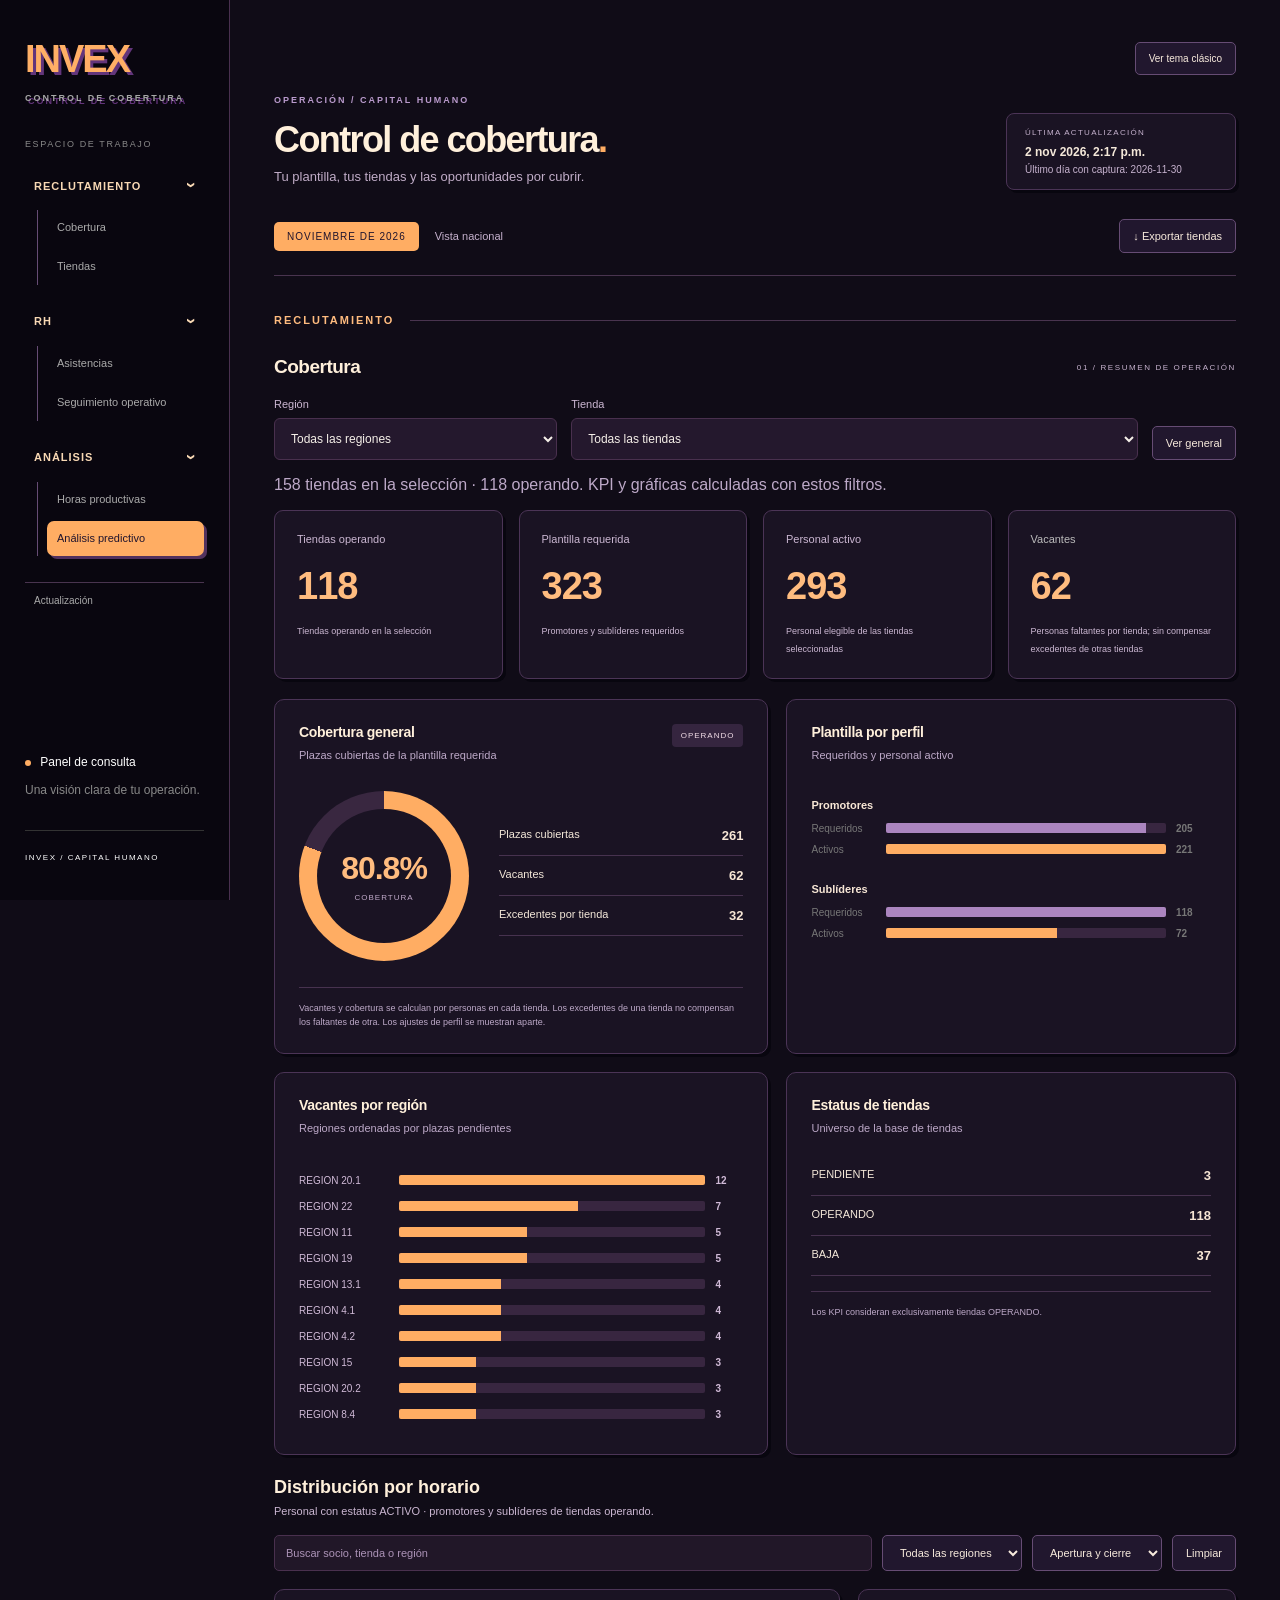
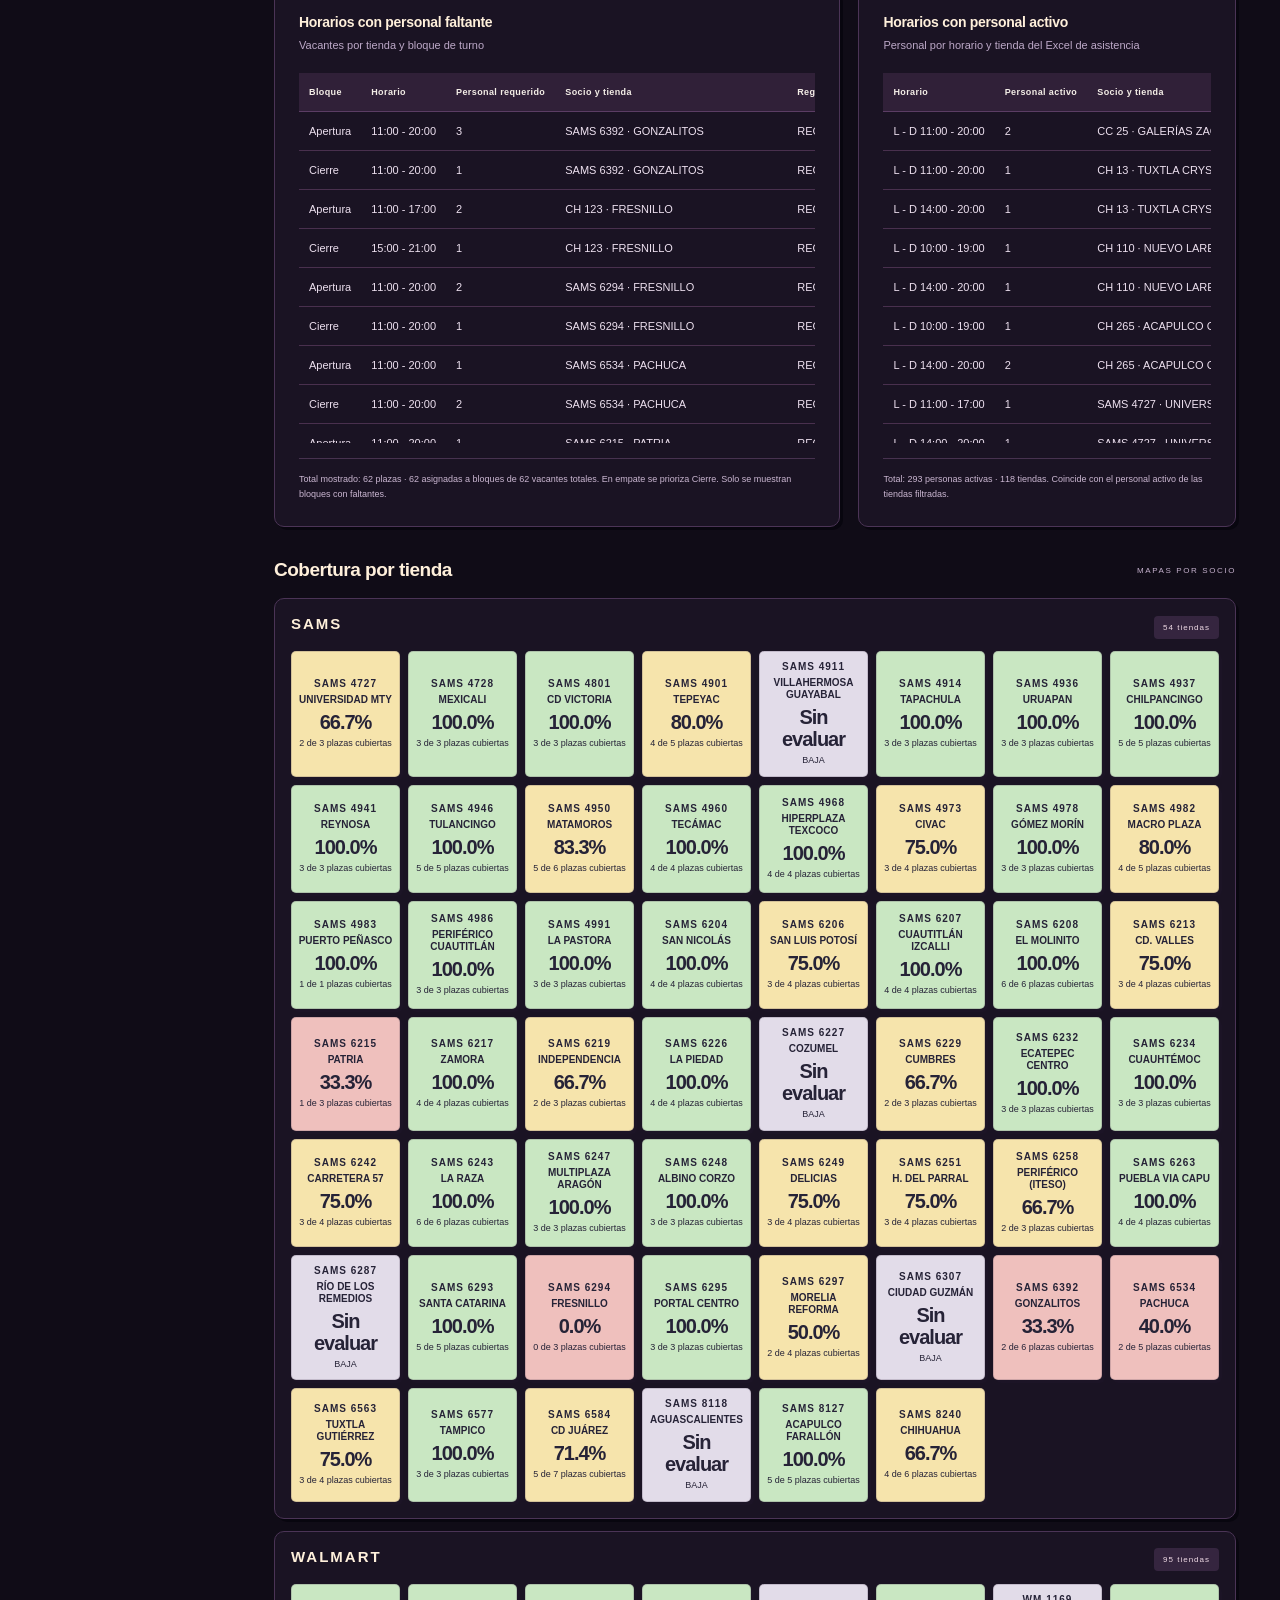
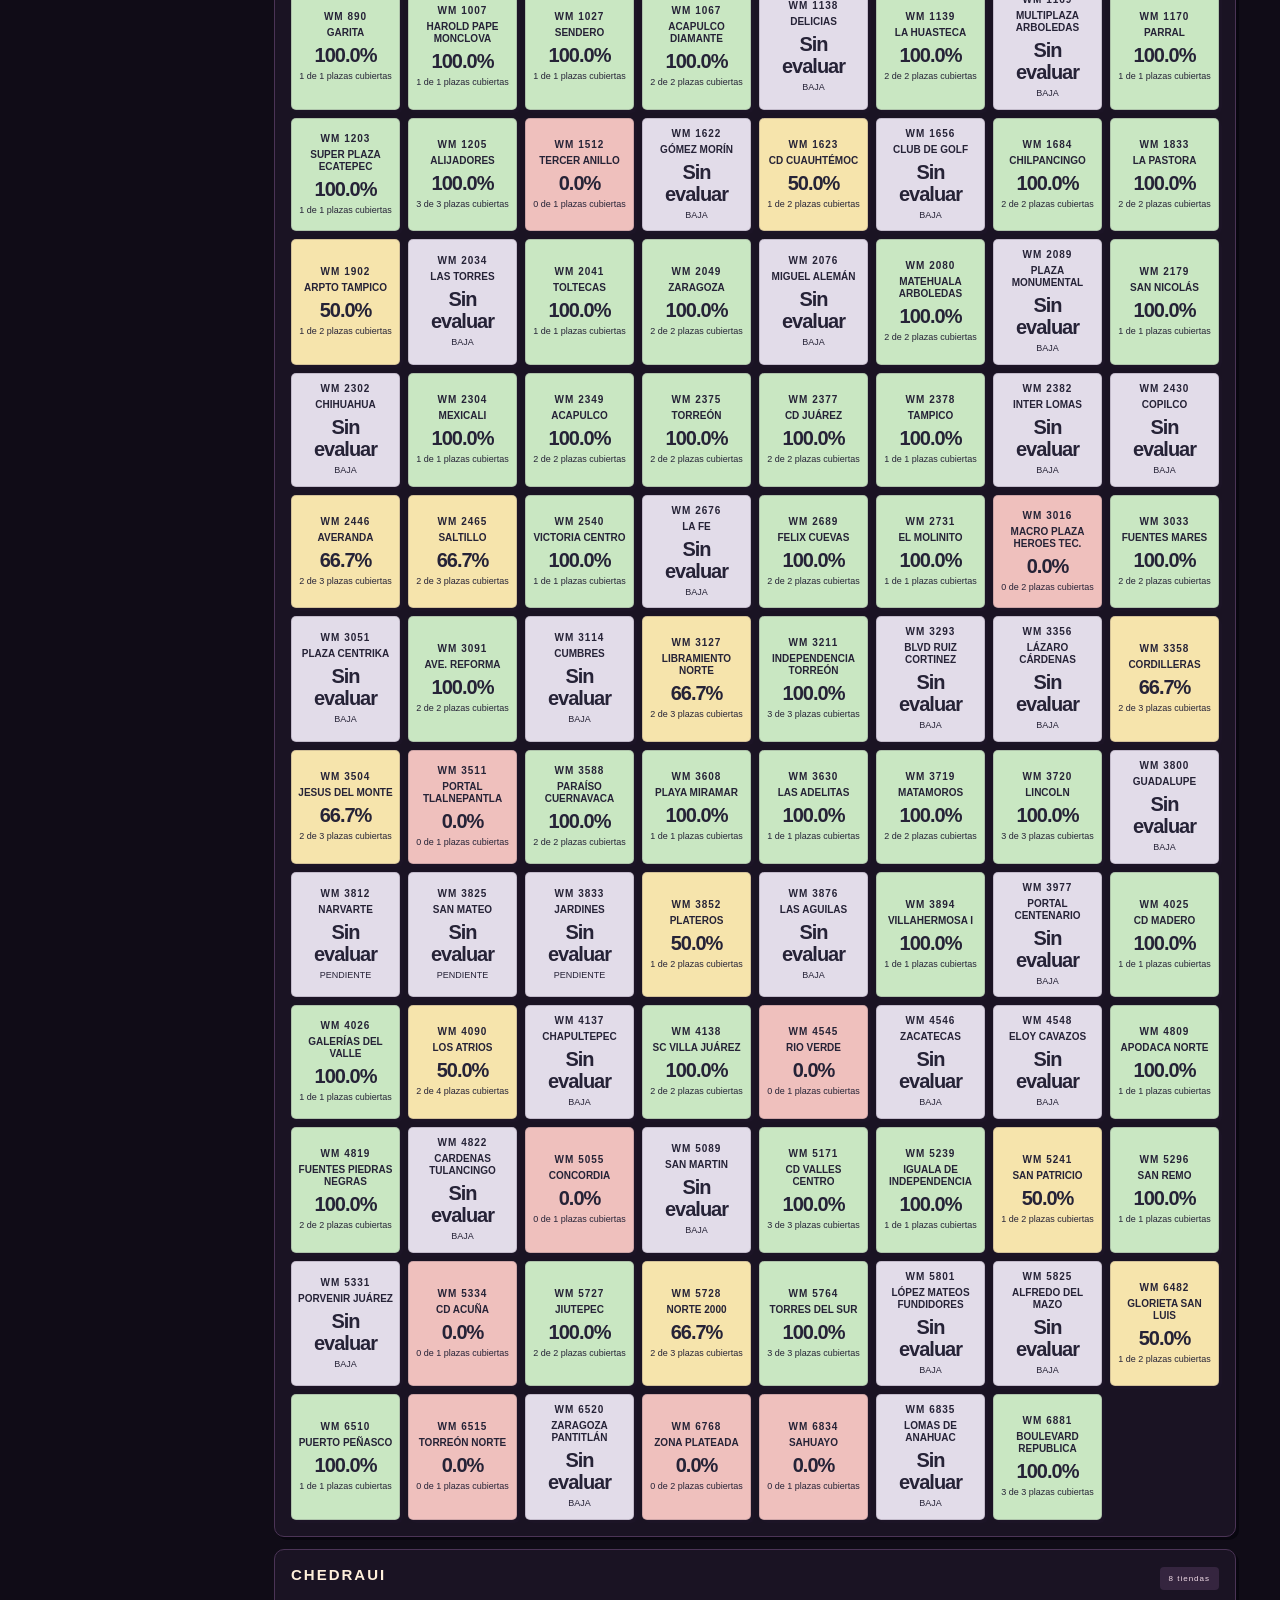
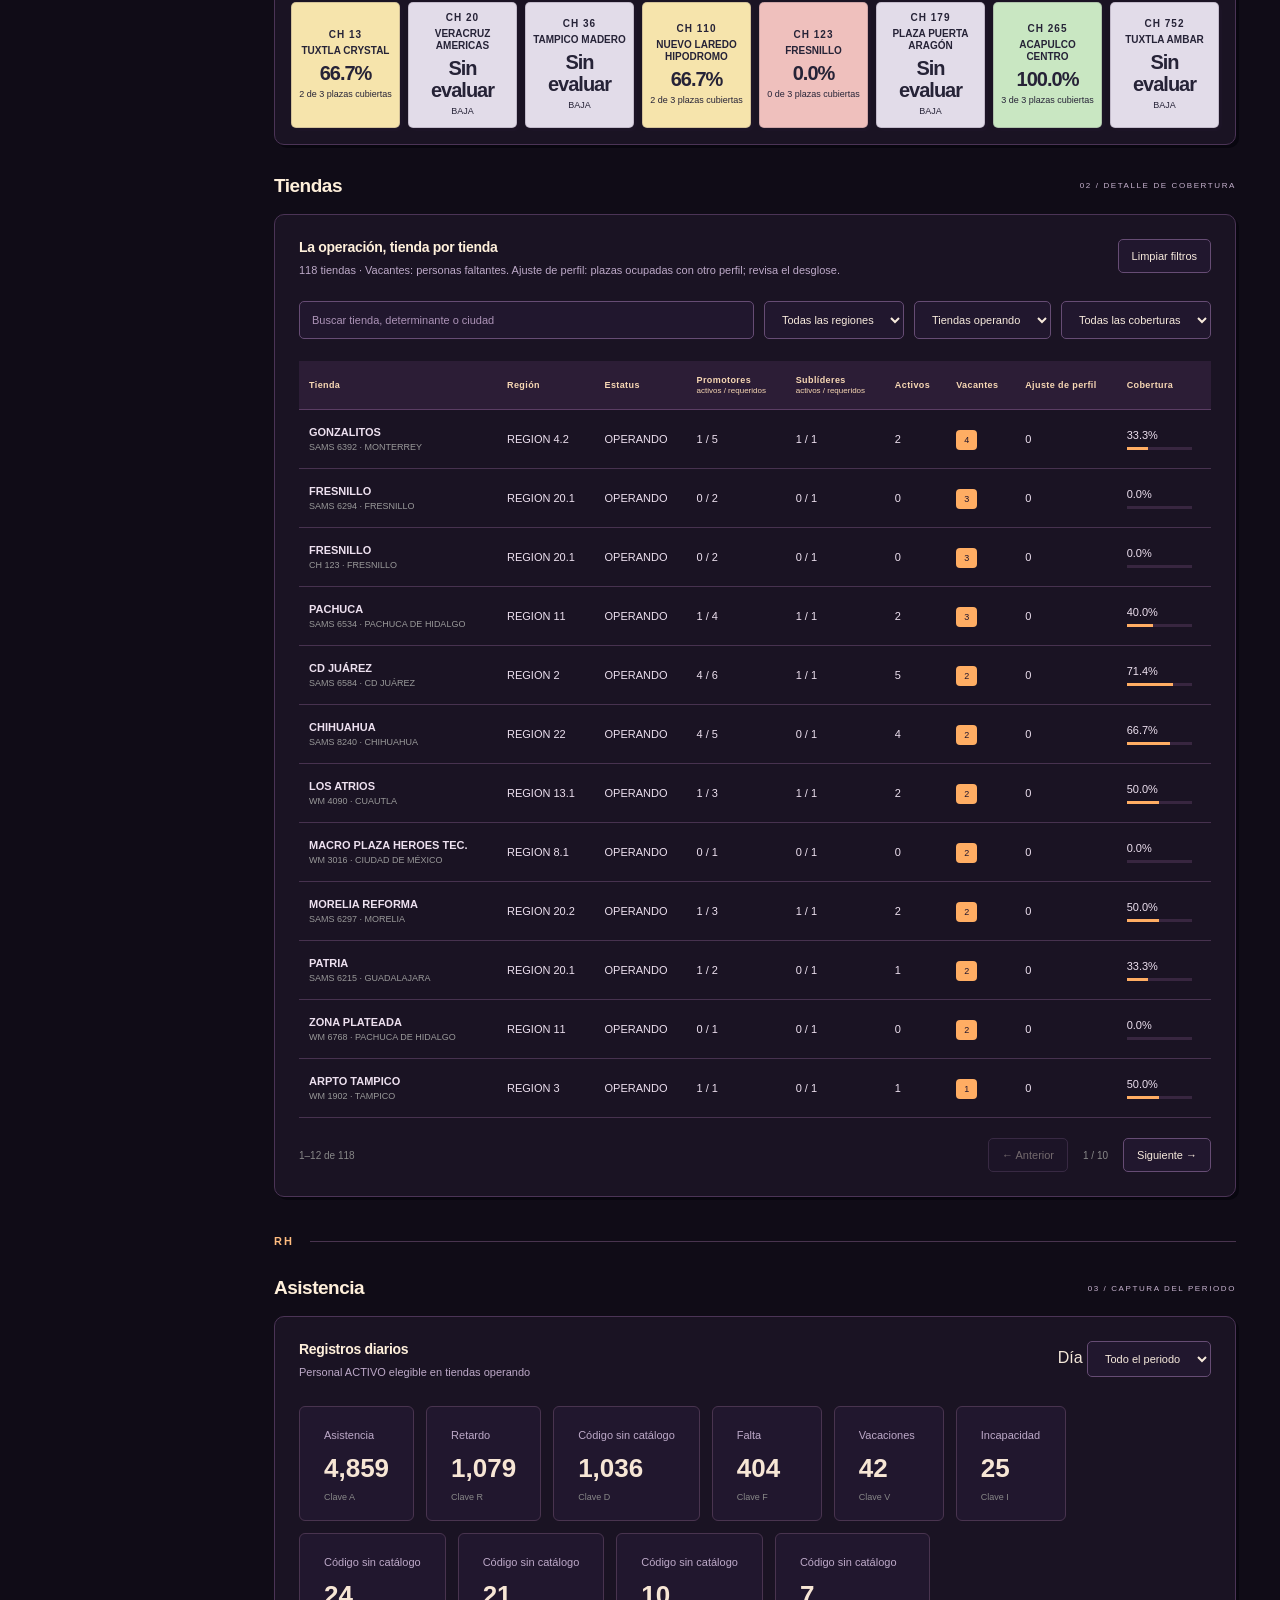
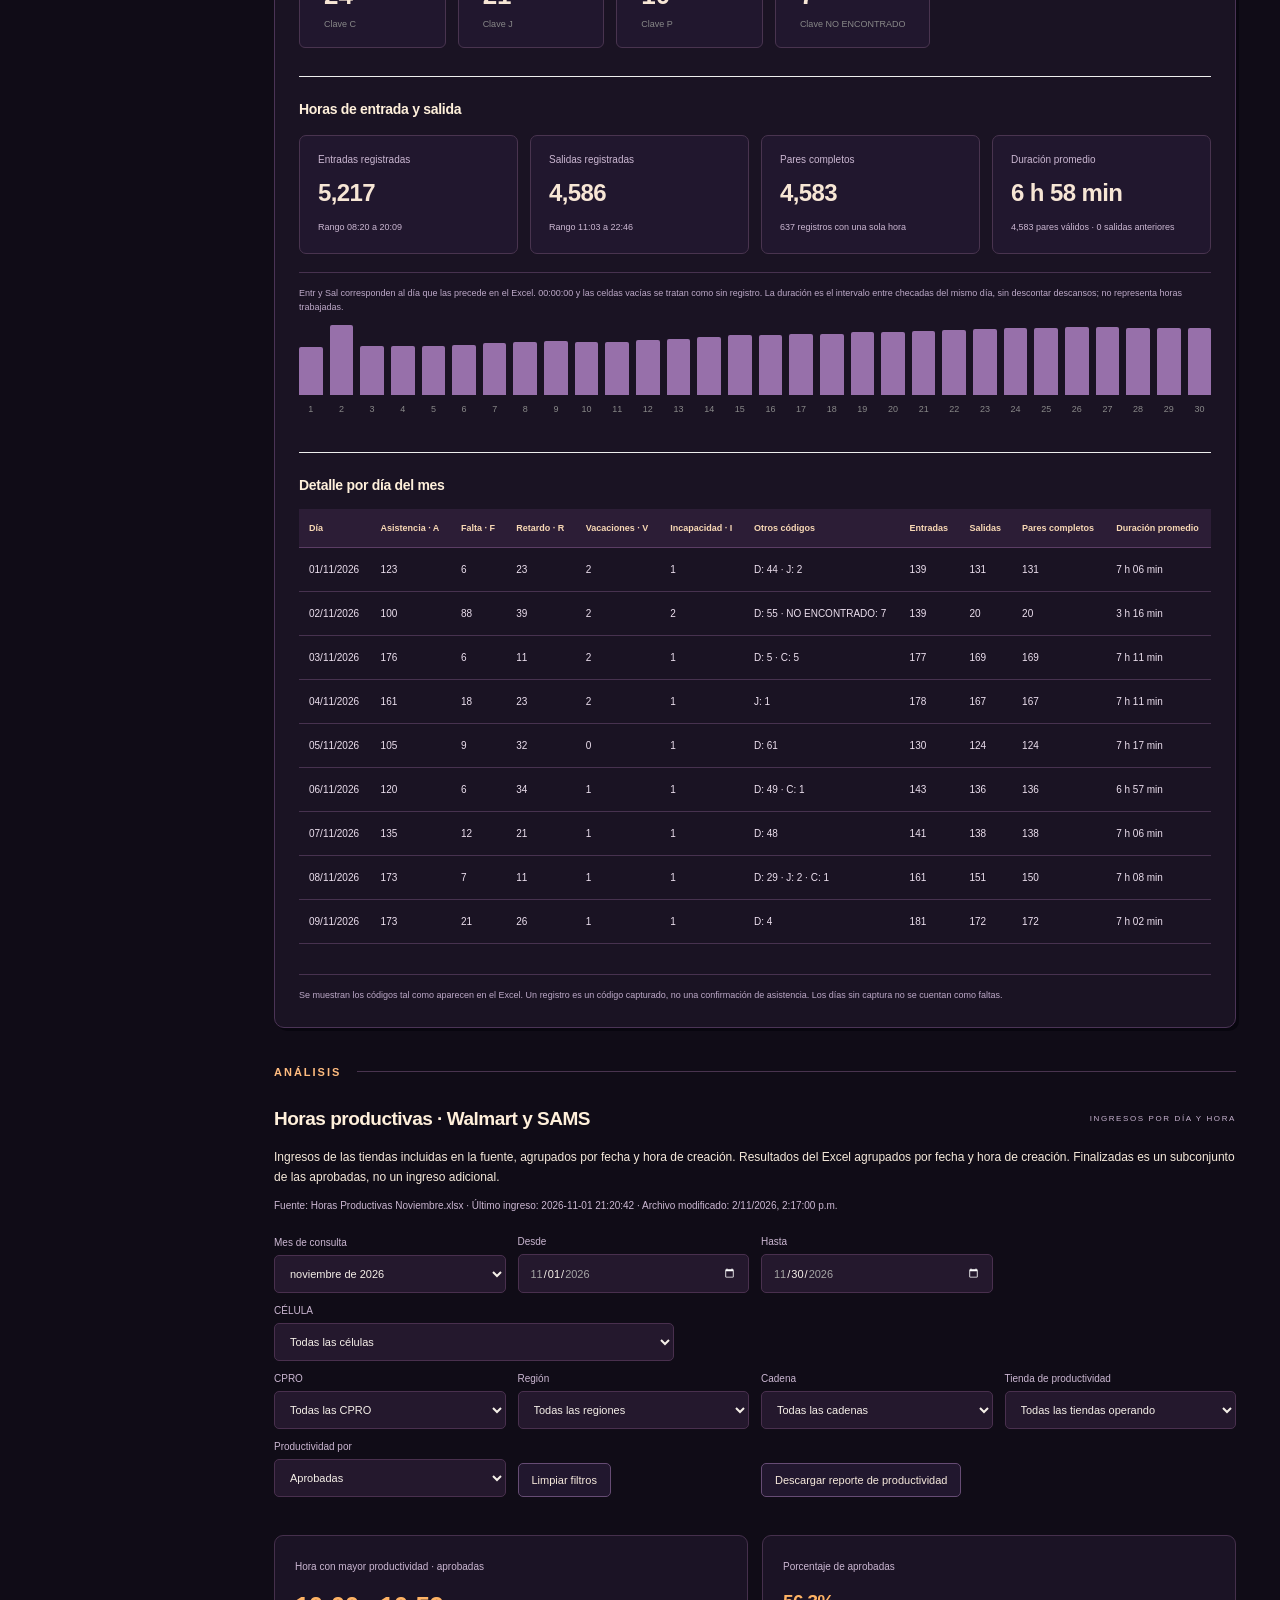
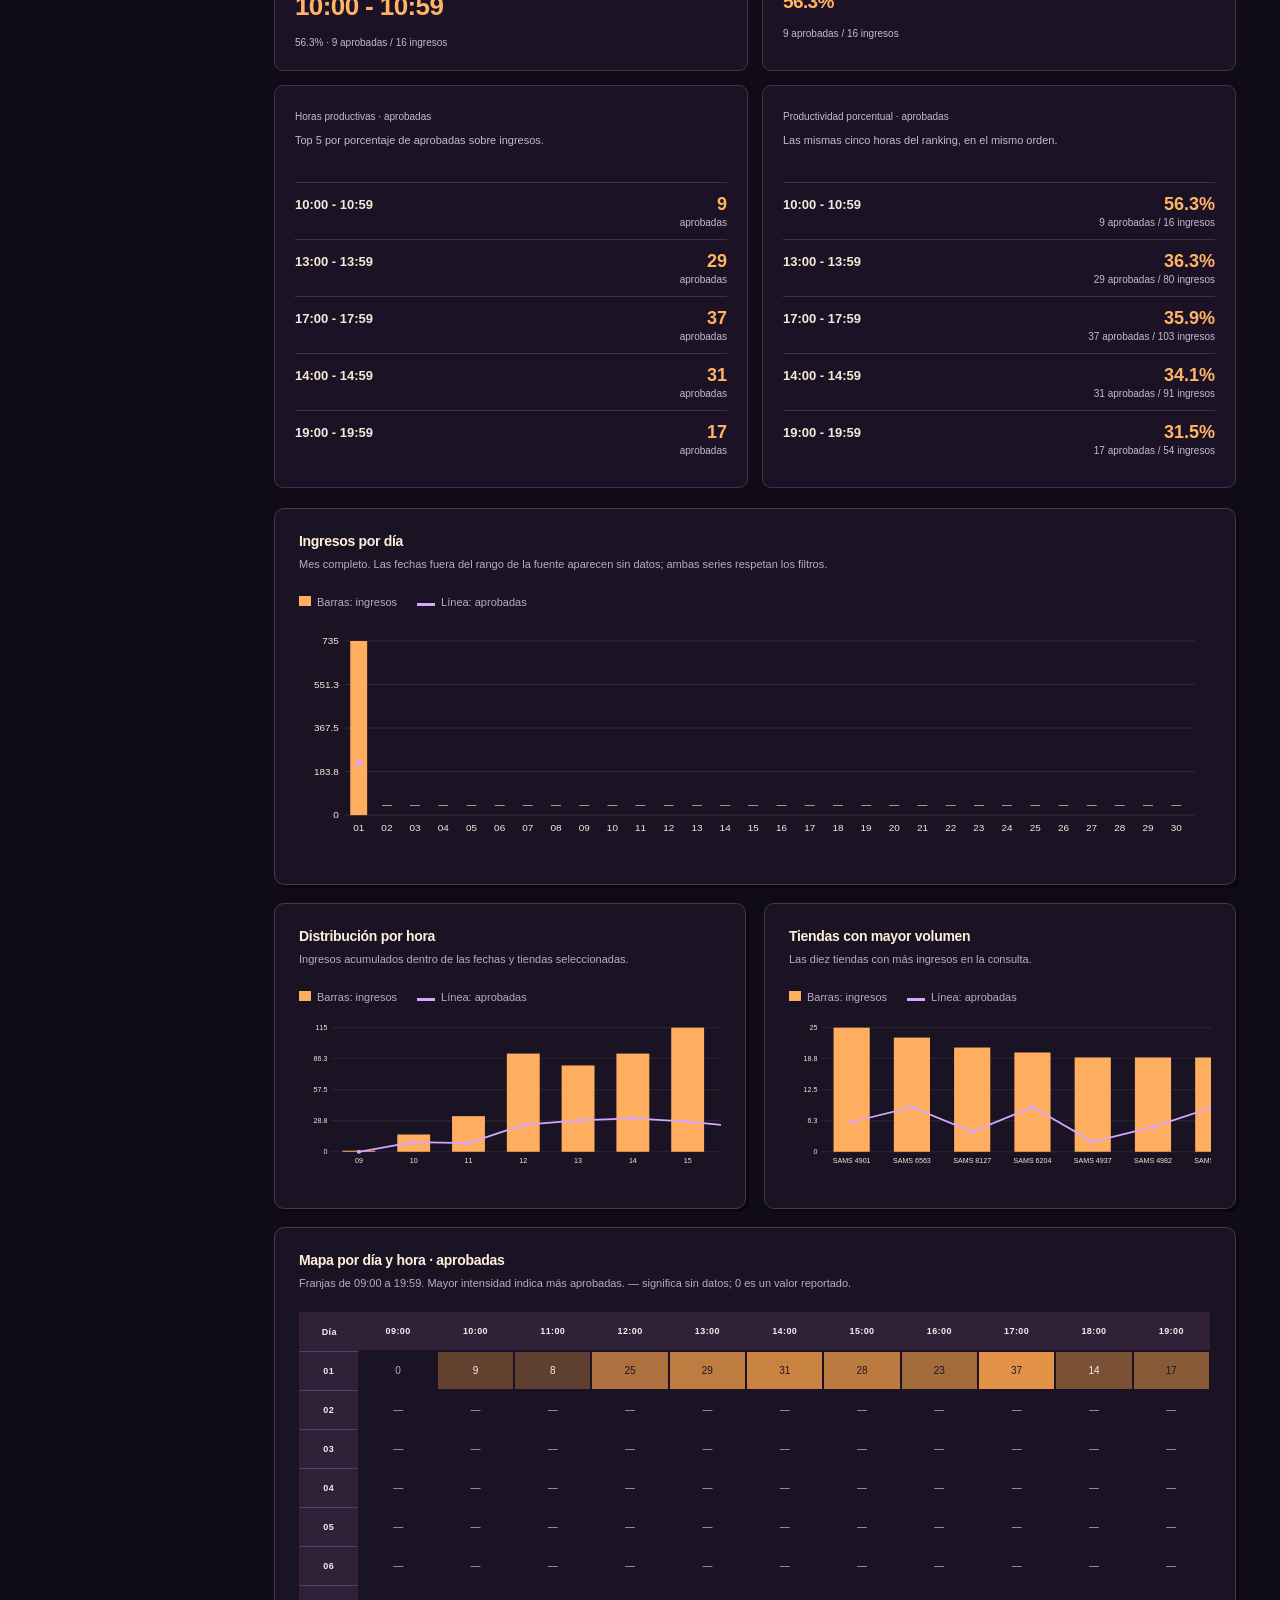
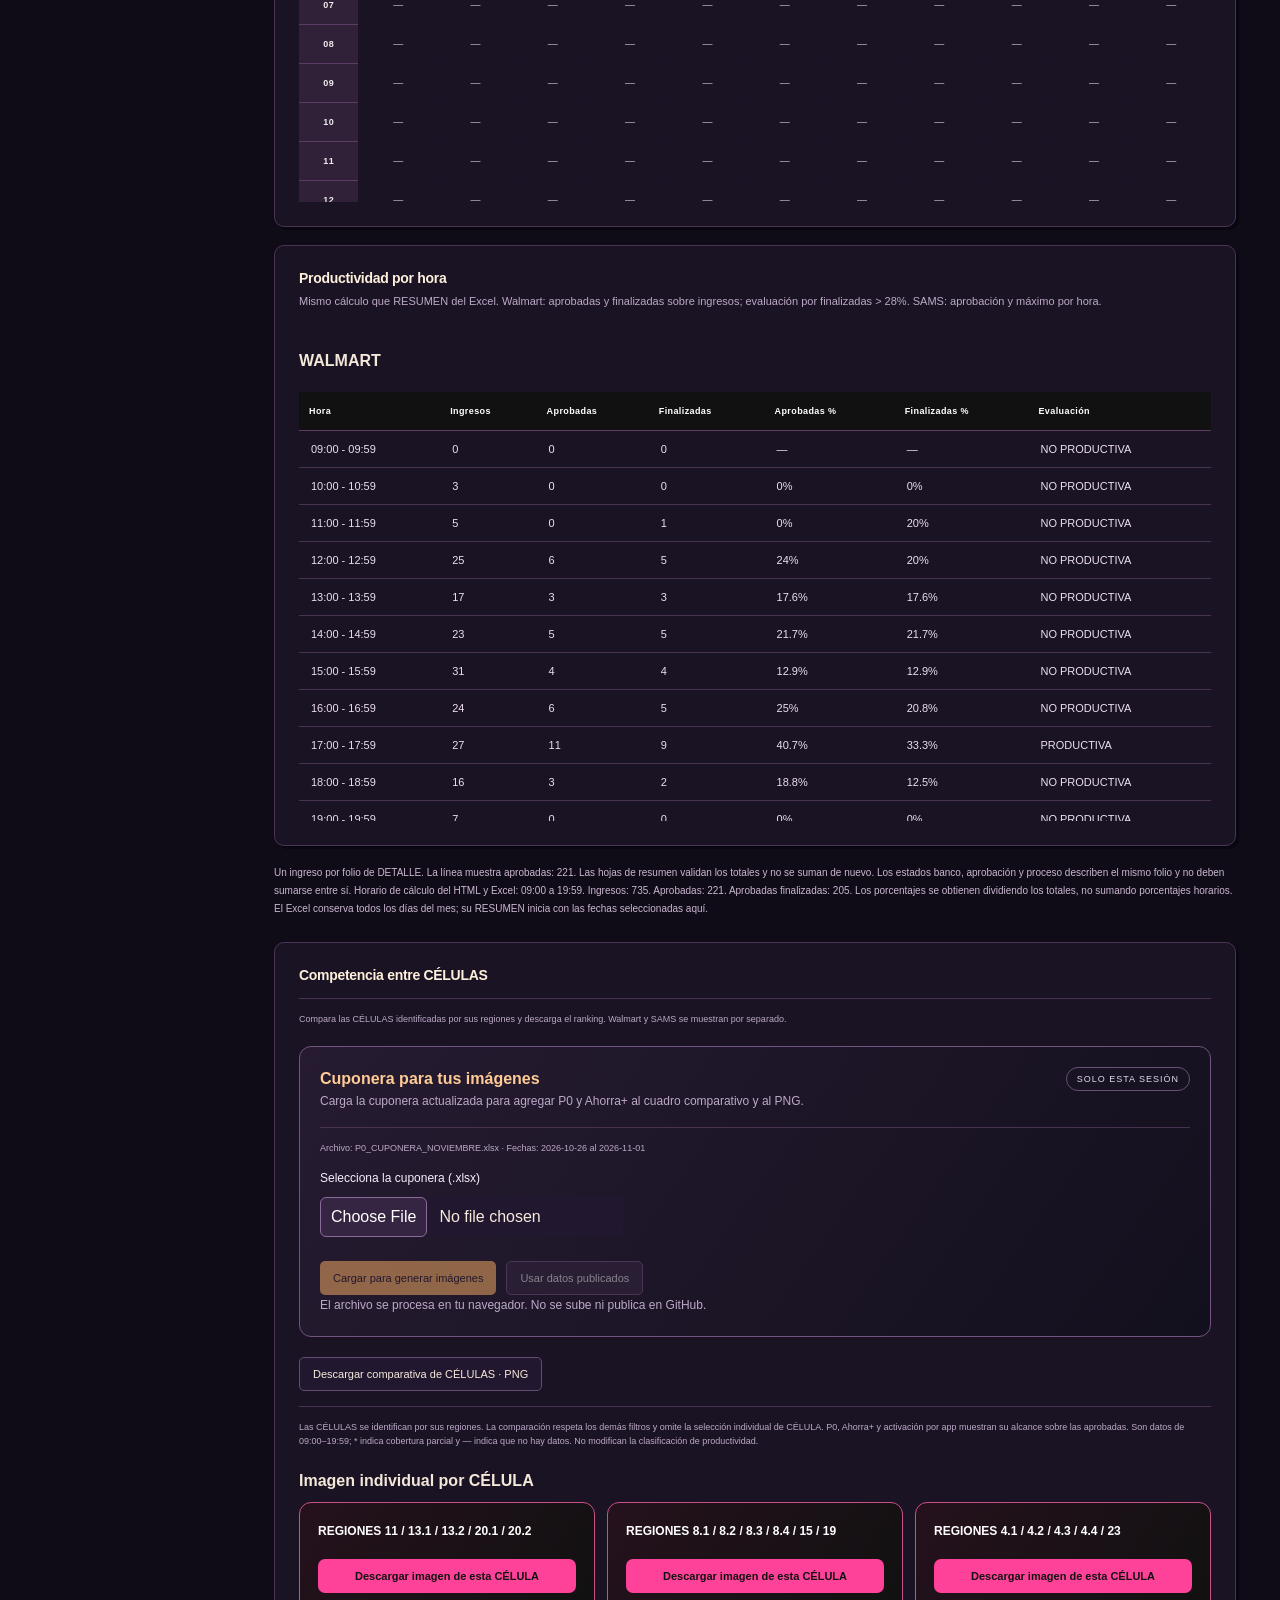
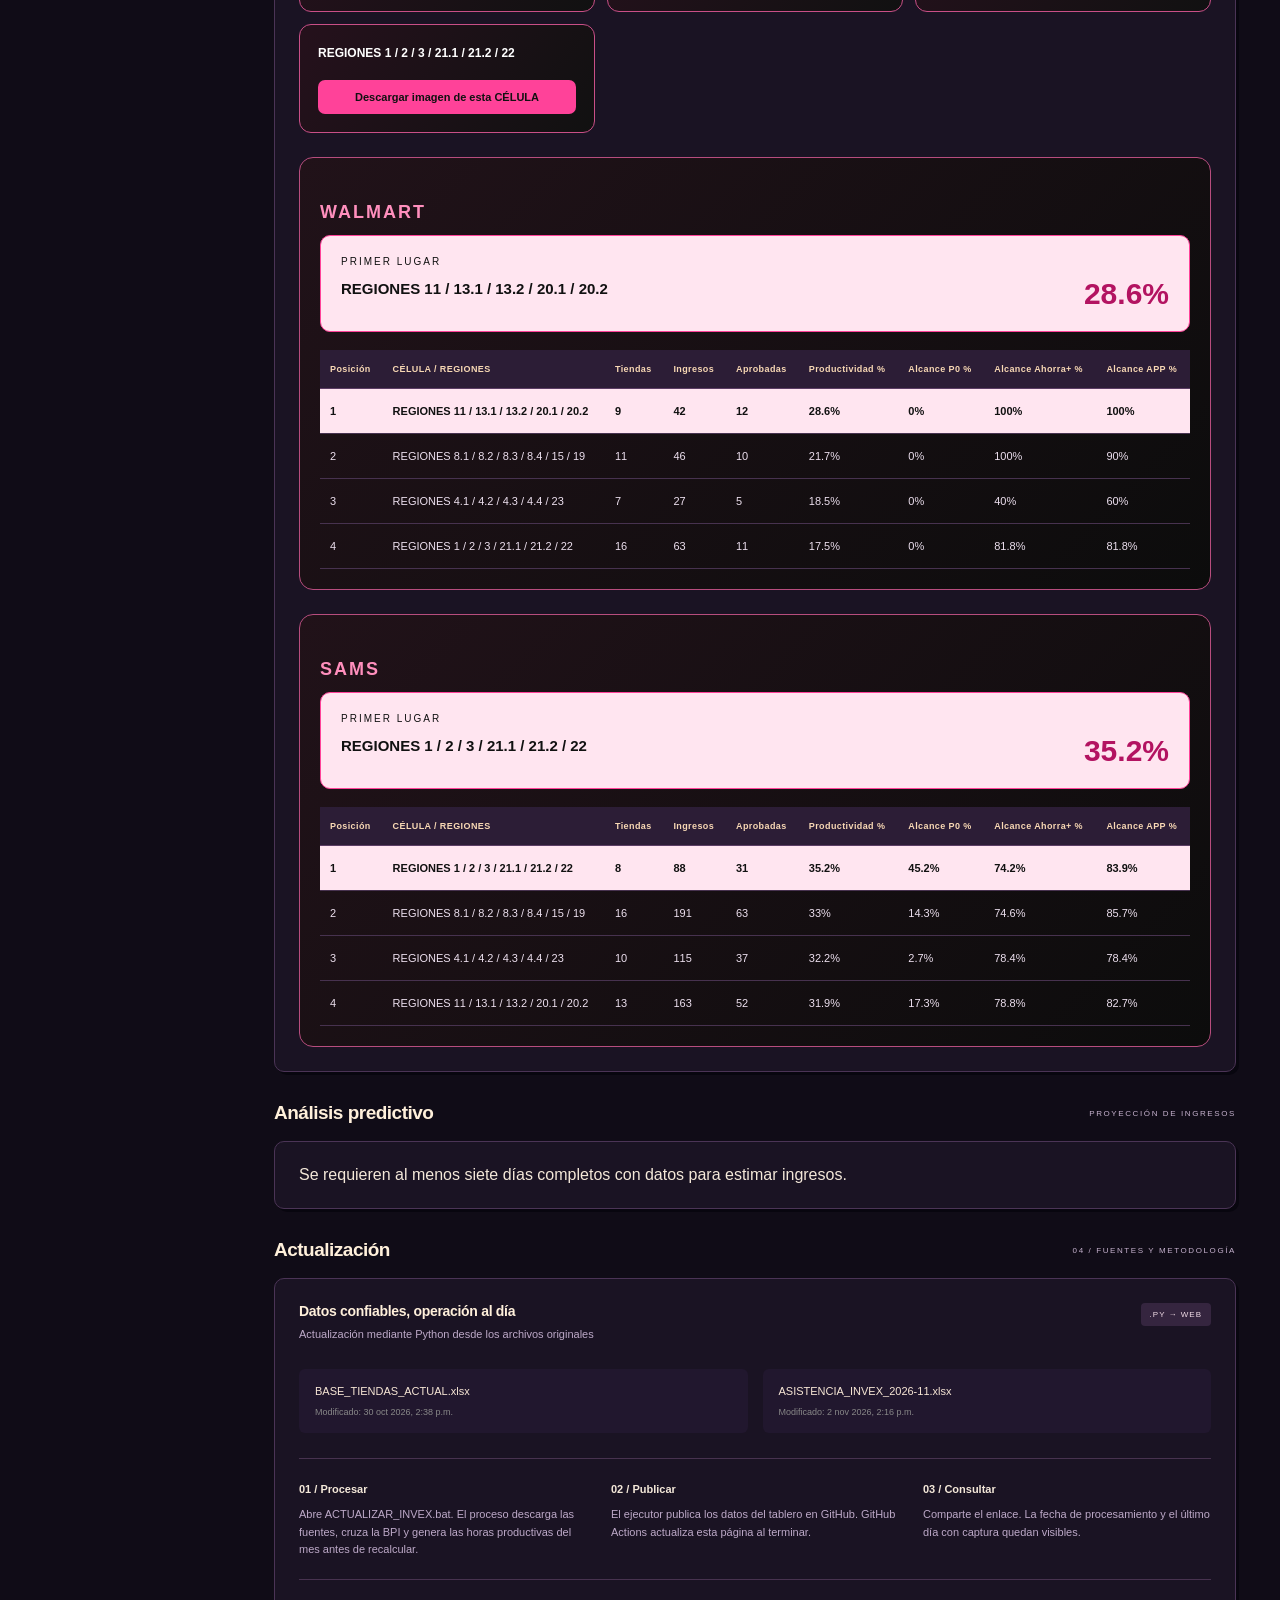
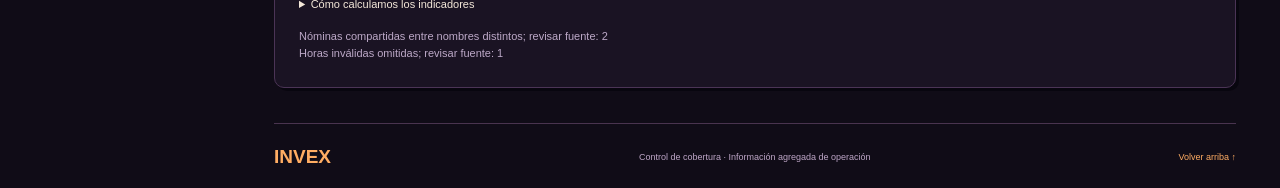
==== sitio/index.html @ e28bc507 "Publicar tablero de cobertura INVEX y proceso de actualización" ====
<!doctype html>
<html lang="es"><head><meta charset="utf-8"><meta name="viewport" content="width=device-width, initial-scale=1"><meta name="description" content="Control de cobertura INVEX: plantilla, vacantes y asistencia por tienda."><title>INVEX · Control de cobertura</title><link rel="icon" type="image/svg+xml" href="favicon.svg?v=jack-pixel-20261013"><link rel="stylesheet" href="styles.css"><script defer src="data.js?v=p0-ahorra-20261102"></script><script defer src="exportaciones.js?v=horas-09-19-20261030"></script><script defer src="app.js?v=mapas-registro-20261028"></script><link rel="stylesheet" href="temporada.css?v=halloween-20261013"><script defer src="temporada.js?v=diseno-persistente-20261102"></script><link rel="stylesheet" href="turnos.css?v=cobertura-filtros-20261015"><script defer src="turnos.js?v=cobertura-filtros-20261015"></script><link rel="stylesheet" href="productividad.css?v=alcances-app-20261102"><script defer src="reporte-productividad.js?v=horarios-por-dia-20261102"></script><script defer src="imagenes-productividad.js?v=porcentaje-horario-20261102"></script><script defer src="lector-cuponera.js?v=alcances-coherentes-20261102"></script><script defer src="cargar-cuponera.js?v=local-imagenes-20261102"></script><script defer src="productividad.js?v=porcentaje-horario-20261102"></script><link rel="stylesheet" href="mapas-cobertura.css?v=20261027-compacto"><link rel="stylesheet" href="navegacion.css?v=areas-20261027"><script defer src="navegacion.js?v=predictivo-20261030"></script><link rel="stylesheet" href="predictivo.css?v=20261030"><script defer src="predictivo.js?v=celula-20261102"></script></head>
<body><aside><a class="brand" href="#cobertura">INVEX<span>CONTROL DE COBERTURA</span></a><div class="nav-label">ESPACIO DE TRABAJO</div><nav aria-label="Áreas y secciones" class="area-nav">
<details class="nav-area" open><summary>RECLUTAMIENTO</summary><div class="nav-submenu"><a href="#cobertura" class="selected">Cobertura</a><a href="#tiendas">Tiendas</a></div></details>
<details class="nav-area" open><summary>RH</summary><div class="nav-submenu"><a href="#asistencia">Asistencias</a><a href="#operacion">Seguimiento operativo</a></div></details>
<details class="nav-area" open><summary>ANÁLISIS</summary><div class="nav-submenu"><a href="#productividad">Horas productivas</a><a href="#predictivo">Análisis predictivo</a></div></details>
<a href="#actualizacion" class="nav-utility">Actualización</a></nav><div class="side-bottom"><span class="dot"></span> Panel de consulta<p>Una visión clara de tu operación.</p><small>INVEX / CAPITAL HUMANO</small></div></aside>
<main><header><div class="eyebrow">OPERACIÓN / CAPITAL HUMANO</div><div class="heading"><div><h1>Control de cobertura<span>.</span></h1><p>Tu plantilla, tus tiendas y las oportunidades por cubrir.</p></div><div class="update"><span>ÚLTIMA ACTUALIZACIÓN</span><strong id="updated">Sin datos procesados</strong><small id="cutoff"></small></div></div></header><div class="toolbar"><span class="period" id="period">—</span><span id="scope">Vista nacional</span><button id="export">↓ Exportar tiendas</button></div><div id="error" role="alert" hidden></div>
<section id="cobertura"><div class="section-title"><h2>Cobertura</h2><span>01 / RESUMEN DE OPERACIÓN</span></div><div class="kpis" id="kpis"></div><div class="chart-grid"><article class="panel"><div class="panel-title"><div><h3>Cobertura general</h3><p>Plazas cubiertas de la plantilla requerida</p></div><span class="tag">OPERANDO</span></div><div class="coverage-body"><div id="donut" class="donut"><div><strong id="percent">—</strong><small>COBERTURA</small></div></div><div class="legend" id="legend"></div></div><p class="note">Vacantes y cobertura se calculan por personas en cada tienda. Los excedentes de una tienda no compensan los faltantes de otra. Los ajustes de perfil se muestran aparte.</p></article><article class="panel"><div class="panel-title"><div><h3>Plantilla por perfil</h3><p>Requeridos y personal activo</p></div></div><div id="profiles" class="bars"></div></article><article class="panel"><div class="panel-title"><div><h3>Vacantes por región</h3><p>Regiones ordenadas por plazas pendientes</p></div></div><div id="regions" class="regions"></div></article><article class="panel"><div class="panel-title"><div><h3>Estatus de tiendas</h3><p>Universo de la base de tiendas</p></div></div><div id="statuses" class="status-list"></div><p class="note">Los KPI consideran exclusivamente tiendas OPERANDO.</p></article></div></section>
<section id="tiendas"><div class="section-title"><h2>Tiendas</h2><span>02 / DETALLE DE COBERTURA</span></div><article class="panel"><div class="panel-title"><div><h3>La operación, tienda por tienda</h3><p id="count"></p></div><button id="clear">Limpiar filtros</button></div><div class="filters"><input id="search" type="search" placeholder="Buscar tienda, determinante o ciudad" aria-label="Buscar tienda"><select id="region" aria-label="Región"><option value="">Todas las regiones</option></select><select id="status" aria-label="Estatus"><option value="OPERANDO">Tiendas operando</option><option value="">Todos los estatus</option></select><select id="gap" aria-label="Cobertura"><option value="">Todas las coberturas</option><option value="gap">Con vacantes</option><option value="full">Plantilla completa</option><option value="zero">Sin personal activo</option></select></div><div class="table-wrap"><table><thead><tr><th>Tienda</th><th>Región</th><th>Estatus</th><th>Promotores<br><small>activos / requeridos</small></th><th>Sublíderes<br><small>activos / requeridos</small></th><th>Activos</th><th>Vacantes</th><th>Ajuste de perfil</th><th>Cobertura</th></tr></thead><tbody id="rows"></tbody></table></div><div class="pagination"><span id="range"></span><div><button id="prev">← Anterior</button><span id="page"></span><button id="next">Siguiente →</button></div></div></article></section>
<section id="asistencia"><div class="section-title"><h2>Asistencia</h2><span>03 / CAPTURA DEL PERIODO</span></div><article class="panel"><div class="panel-title"><div><h3>Registros diarios</h3><p>Personal ACTIVO elegible en tiendas operando</p></div><label>Día <select id="day" aria-label="Día de asistencia"></select></label></div><div id="attendance" class="attendance"></div><div id="timeline" class="timeline" aria-label="Registros por día"></div><p class="note">Se muestran los códigos tal como aparecen en el Excel. Un registro es un código capturado, no una confirmación de asistencia. Los días sin captura no se cuentan como faltas.</p></article></section>
<section id="actualizacion"><div class="section-title"><h2>Actualización</h2><span>04 / FUENTES Y METODOLOGÍA</span></div><article class="panel"><div class="panel-title"><div><h3>Datos confiables, operación al día</h3><p>Actualización mediante Python desde los archivos originales</p></div><span class="tag">.PY → WEB</span></div><div id="sources" class="sources"></div><div class="method"><div><strong>01 / Procesar</strong><p>Abre ACTUALIZAR_INVEX.bat. El proceso descarga las fuentes, cruza la BPI y genera las horas productivas del mes antes de recalcular.</p></div><div><strong>02 / Publicar</strong><p>El ejecutor publica los datos del tablero en GitHub. GitHub Actions actualiza esta página al terminar.</p></div><div><strong>03 / Consultar</strong><p>Comparte el enlace. La fecha de procesamiento y el último día con captura quedan visibles.</p></div></div><details><summary>Cómo calculamos los indicadores</summary><p>Plantilla requerida = promotores requeridos + sublíderes. Personal activo = estatus ACTIVO, perfil PROMOTOR DE CREDITO o SUBLIDER, asignado a una tienda OPERANDO. Vacantes = suma de max(plantilla requerida − personal activo, 0) por tienda. Cobertura = suma de min(activos, requeridos) por tienda / plantilla requerida. Ajuste de perfil = faltantes por perfil que se cubren en número de personas, pero requieren reasignación o revisión del perfil. El corte corresponde al último día con un código registrado; no acredita que todas las tiendas hayan completado ese día.</p></details><div id="warnings"></div></article></section><footer><strong>INVEX</strong><span>Control de cobertura · Información agregada de operación</span><a href="#cobertura">Volver arriba ↑</a></footer></main></body></html>
---- sitio/styles.css ----
:root{font-family:Inter,'Segoe UI',Arial,sans-serif;color:#171717;background:#f6f6f6;font-synthesis:none;scroll-behavior:smooth}*{box-sizing:border-box}body{margin:0}aside{position:fixed;inset:0 auto 0 0;width:230px;background:#101010;color:#fff;padding:38px 25px;display:flex;flex-direction:column}.brand{font-size:38px;font-weight:850;letter-spacing:-2px;color:white;text-decoration:none}.brand span{display:block;font-size:9px;letter-spacing:2px;color:#a7a7a7;margin-top:12px}.nav-label{color:#888;font-size:9px;letter-spacing:1.6px;margin:64px 0 20px}nav{display:grid;gap:8px}nav a{color:#aaa;text-decoration:none;display:flex;gap:15px;padding:15px;border-radius:7px;font-size:13px}nav a:hover,nav a.selected{background:#fff;color:#111}.side-bottom{margin-top:auto;font-size:12px}.side-bottom p{color:#888;line-height:1.6}.side-bottom small{display:block;border-top:1px solid #333;padding-top:22px;margin-top:30px;font-size:8px;letter-spacing:1.5px}.dot{display:inline-block;width:6px;height:6px;border-radius:50%;background:#fff;margin-right:6px}main{margin-left:230px;max-width:1750px;padding:42px 44px 20px}.eyebrow{font-size:9px;letter-spacing:2px;color:#777;font-weight:650}.heading{display:flex;justify-content:space-between;align-items:center;gap:25px}h1{font-size:36px;letter-spacing:-1.6px;margin:14px 0 8px}h1 span{color:#999}header p{color:#777;font-size:13px;margin-top:0}.update{background:white;border:1px solid #e3e3e3;border-radius:8px;padding:14px 18px;min-width:230px}.update span{font-size:8px;letter-spacing:1.3px;color:#777;display:block}.update strong{font-size:12px;display:block;margin-top:8px}.update small{font-size:10px;color:#777;display:block;margin-top:5px}.toolbar{display:flex;align-items:center;gap:16px;border-bottom:1px solid #ddd;padding:22px 0;color:#777;font-size:11px}.period{background:#191919;color:white;padding:9px 13px;border-radius:5px;font-size:10px;letter-spacing:1px}.toolbar button{margin-left:auto}button,select,input{font:inherit}button,select{border:1px solid #dedede;background:#fff;border-radius:5px;padding:10px 13px;font-size:11px;color:#333}button{cursor:pointer}button:hover{background:#eee}button:disabled{opacity:.4;cursor:default}a:focus-visible,button:focus-visible,input:focus-visible,select:focus-visible,summary:focus-visible{outline:2px solid #555;outline-offset:3px}section{scroll-margin-top:20px}.section-title{display:flex;justify-content:space-between;align-items:center;margin:30px 0 17px}.section-title h2{font-size:19px;letter-spacing:-.5px;margin:0}.section-title>span{font-size:8px;letter-spacing:1.6px;color:#888}.kpis{display:grid;grid-template-columns:repeat(4,1fr);gap:16px}.kpi{background:white;border:1px solid #e4e4e4;border-radius:9px;padding:22px}.kpi:last-child{background:#151515;color:white;border-color:#151515}.kpi-label{font-size:11px;display:flex;justify-content:space-between;color:#666}.kpi:last-child .kpi-label{color:#bbb}.kpi strong{font-size:38px;letter-spacing:-1px;display:block;margin:20px 0 12px}.kpi small{font-size:9px;color:#888}.chart-grid{display:grid;grid-template-columns:1.1fr 1fr;gap:18px;margin-top:20px}.panel{background:#fff;border:1px solid #e4e4e4;border-radius:10px;padding:24px}.panel-title{display:flex;align-items:flex-start;justify-content:space-between;gap:12px}.panel h3{font-size:14px;margin:0 0 7px;letter-spacing:-.3px}.panel p{color:#888;font-size:11px;line-height:1.6;margin:0}.tag{font-size:8px;letter-spacing:1px;background:#f0f0f0;padding:7px 9px;border-radius:4px;white-space:nowrap}.coverage-body{display:flex;align-items:center;gap:30px;margin:26px 0}.donut{width:170px;height:170px;flex-shrink:0;background:conic-gradient(#191919 var(--fill,0%),#eee 0);border-radius:50%;padding:18px}.donut>div{height:100%;border-radius:50%;background:#fff;display:flex;flex-direction:column;align-items:center;justify-content:center}.donut strong{font-size:32px;letter-spacing:-1px}.donut small{font-size:8px;color:#999;letter-spacing:1px;margin-top:6px}.legend{flex:1}.legend div,.status-list div{display:flex;justify-content:space-between;font-size:11px;padding:12px 0;border-bottom:1px solid #eee}.legend strong,.status-list strong{font-size:13px}.panel .note{font-size:9px;border-top:1px solid #eee;padding-top:13px;margin-top:15px}.bars{margin-top:30px}.profile{margin-bottom:24px}.profile>strong{font-size:11px}.bar-line{display:grid;grid-template-columns:65px 1fr 35px;align-items:center;gap:10px;margin:10px 0;font-size:10px;color:#777}.bar{height:10px;background:#f5f5f5;border-radius:2px;overflow:hidden}.bar i{display:block;height:100%;background:#222}.bar.light i{background:#bfbfbf}.regions{max-height:270px;overflow:auto;margin-top:22px}.region-row{display:grid;grid-template-columns:90px 1fr 28px;gap:10px;align-items:center;font-size:10px;margin:15px 0}.status-list{margin-top:18px}.filters{display:flex;gap:10px;margin:22px 0}.filters input{flex:1;min-width:160px;border:1px solid #ddd;border-radius:5px;padding:12px;font-size:11px}.table-wrap{overflow:auto}table{border-collapse:collapse;width:100%;text-align:left;white-space:nowrap}th{font-size:9px;font-weight:600;color:#888;letter-spacing:.4px;background:#fafafa;padding:14px 10px;border-bottom:1px solid #e5e5e5}th small{font-size:8px;font-weight:400;letter-spacing:0}td{font-size:11px;padding:16px 10px;border-bottom:1px solid #eee}td strong{display:block;font-size:11px}td small{display:block;font-size:9px;color:#999;margin-top:4px}.badge{background:#f0f0f0;padding:5px 8px;border-radius:4px;font-size:9px}.badge.gap{background:#222;color:white}.tiny-bar{height:3px;background:#eee;width:65px;margin-top:6px}.tiny-bar i{height:100%;background:#333;display:block}.pagination{display:flex;justify-content:space-between;align-items:center;margin-top:20px;font-size:10px;color:#888}.pagination>div{display:flex;gap:15px;align-items:center}.attendance{display:flex;flex-wrap:wrap;gap:12px;margin:24px 0}.code{background:#f7f7f7;padding:18px 24px;min-width:110px;border:1px solid #eee;border-radius:6px}.code span{font-size:11px;color:#888}.code strong{font-size:26px;display:block;margin-top:10px}.timeline{display:flex;gap:7px;align-items:flex-end;height:110px;overflow:auto;padding:10px 0}.daybar{flex:1;min-width:20px;text-align:center;font-size:9px;color:#888}.daybar i{display:block;background:#bbb;margin-bottom:9px;border-radius:2px 2px 0 0}.daybar.current i{background:#222}.sources{display:grid;grid-template-columns:1fr 1fr;gap:15px;margin:25px 0}.source{background:#f8f8f8;border-radius:6px;padding:16px;overflow-wrap:anywhere;font-size:11px}.source small{display:block;color:#888;margin-top:10px;font-size:9px}.method{display:grid;grid-template-columns:repeat(3,1fr);gap:24px;padding:20px 0;border-top:1px solid #eee}.method strong{font-size:11px}.method p{margin-top:9px}details{padding-top:18px;border-top:1px solid #eee;font-size:11px}summary{cursor:pointer}details p{margin-top:12px!important}#warnings{font-size:10px;color:#666;margin-top:18px}footer{display:flex;justify-content:space-between;align-items:center;border-top:1px solid #ddd;margin-top:35px;padding-top:22px;font-size:9px;color:#888}footer strong{font-size:19px;color:#222}footer a{color:#555;text-decoration:none}#error{padding:20px;border:1px solid #999;margin-top:20px;font-size:13px} @media(min-width:1500px){main{padding-left:65px;padding-right:65px}}@media(max-width:1100px){aside{width:190px;padding:30px 18px}main{margin-left:190px;padding:30px 24px}.heading{align-items:flex-start}h1{font-size:29px}.kpis{gap:10px}.kpi{padding:18px}.coverage-body{gap:15px}.donut{width:140px;height:140px}.filters{flex-wrap:wrap}}@media(max-width:780px){aside{position:static;width:auto;padding:22px;display:block}.brand{font-size:28px}.brand span{font-size:8px;display:inline;margin-left:18px}.nav-label,.side-bottom{display:none}nav{display:flex;gap:6px;margin-top:20px;overflow:auto}nav a{padding:10px;font-size:11px}main{margin:0;padding:25px 18px}.heading{display:block}h1{font-size:30px}.update{margin-top:18px}.section-title>span{font-size:7px}.kpis{grid-template-columns:1fr 1fr}.kpi strong{font-size:32px}.chart-grid{grid-template-columns:1fr}.panel{padding:20px}.coverage-body{justify-content:center}.filters>*{width:100%}.sources,.method{grid-template-columns:1fr}.pagination{gap:10px;flex-wrap:wrap}footer span{display:none}}
---- sitio/temporada.css ----
.season-controls{display:flex;justify-content:flex-end;gap:8px;margin-bottom:20px;flex-wrap:wrap}.season-controls button{font-size:10px}.season-scene[hidden]{display:none}.season-scene{position:relative;display:flex;align-items:center;justify-content:space-between;min-height:160px;margin:28px 0 5px;padding:26px 30px;border:1px solid #705379;background:linear-gradient(115deg,#21142e,#17101f);overflow:hidden;box-shadow:inset 0 0 0 5px #140e1a,4px 4px 0 #09060e}.season-label{z-index:1}.season-label span{font:10px monospace;color:#ffb16b;letter-spacing:2px}.season-label strong{display:block;margin:10px 0;font:700 28px monospace;letter-spacing:-1px;color:#fff0db;text-shadow:3px 3px #4f2c5e}.season-label small{font:9px monospace;letter-spacing:2px;color:#b79bcc}.season-art{display:flex;align-items:flex-end;gap:16px;position:relative;width:270px;min-height:110px;flex-shrink:0}.pixel-sprite{display:block;width:60px;height:60px;image-rendering:pixelated;filter:drop-shadow(4px 4px 0 #08060d);flex-shrink:0}.pixel-ghost{width:70px;height:70px;animation:ghost-float 4.4s ease-in-out infinite}.pixel-pumpkin{animation:pumpkin-sway 5s steps(4,end) infinite;transform-origin:bottom center}.pixel-skull{width:46px;height:46px;animation:skull-bob 6s steps(4,end) infinite}.pixel-bat{position:absolute;width:40px;height:40px;right:20px;top:-5px;animation:bat-drift 8s steps(18,end) infinite}.pixel-stars{position:absolute;inset:0;opacity:.45;pointer-events:none;background-image:radial-gradient(square,#b99acc 1px,transparent 1px);background-image:radial-gradient(#d7b9f4 1px,transparent 1px);background-size:47px 39px}.season-scene:after{content:"";position:absolute;inset:0;pointer-events:none;background:repeating-linear-gradient(0deg,transparent 0 3px,#0000000b 3px 4px)}
.halloween{color:#f4e8d9;background:#100c17}.halloween aside{background:#09060f;border-right:1px solid #49304f}.halloween .brand{color:#ffaf66;text-shadow:3px 3px #63357b}.halloween nav a:hover,.halloween nav a.selected{background:#ffad63;color:#21152e;box-shadow:3px 3px 0 #52325e}.halloween .dot{background:#ffad63}.halloween h1,.halloween h2,.halloween h3{color:#fff0db}.halloween h1 span{color:#ffad63}.halloween .eyebrow{color:#b99acc}.halloween header p{color:#c1adc8}.halloween .panel,.halloween .kpi,.halloween .update{background:#1a1323;border-color:#4b3456;box-shadow:3px 3px 0 #08060f}.halloween .section-title{border-color:#49344f}.halloween .section-title>span,.halloween .toolbar,.halloween .update span,.halloween .update small{color:#c6b2ce}.halloween .toolbar{border-color:#49344f}.halloween .period,.halloween .badge.gap{background:#ffad63;color:#21152e}.halloween .panel p,.halloween .kpi span,.halloween .kpi small,.halloween .note,.halloween .code span{color:#bda9c8}.halloween .kpi strong{color:#ffbc7f}.halloween button,.halloween select,.halloween input{background:#21172e;color:#f7eadc;border-color:#664c74}.halloween button:hover{background:#33223f;border-color:#bd8fd1}.halloween input::placeholder{color:#ac93b7}.halloween .operation-tabs button[aria-pressed=true]{background:#ffad63;color:#21152e;border-color:#ffad63}.halloween .tag,.halloween .badge{background:#35253f;color:#f1dce7}.halloween .panel .note,.halloween td,.halloween .legend div,.halloween .status-list div,.halloween .source,.halloween .method,.halloween details{border-color:#47324f}.halloween th{background:#2c1d36;color:#f8d8b4;border-color:#5b3d64}.halloween td{color:#ede0ef}.halloween .legend strong,.halloween .status-list strong,.halloween .profile>strong{color:#f7e6d5}.halloween .bar,.halloween .tiny-bar{background:#382640}.halloween .bar i,.halloween .tiny-bar i,.halloween .trend-column i{background:#ffad63}.halloween .bar.light i{background:#ab85bf}.halloween .donut{background:conic-gradient(#ffad63 var(--fill,0%),#392740 0)}.halloween .donut>div{background:#1a1323}.halloween .donut strong{color:#ffbc7f}.halloween .donut small{color:#c0a9c9}.halloween .region-row{color:#d0bad7}.halloween .code,.halloween .source,.halloween .hour-card{background:#21172e;border-color:#49344f;color:#f7e6d5}.halloween .daybar i{background:#9770aa}.halloween .daybar.current i{background:#ffad63}.halloween #operacion .operation-filters{background:#21172e;border-color:#49344f}.halloween #operacion .operation-filter{color:#c8afd1}.halloween #operacion .operation-filter select,.halloween #operacion .operation-filter input{background:#140e1d;border-color:#63476f;color:#f7eadc}.halloween .operation-source,.halloween .operation-day-detail{background:#281b32;border-color:#ffad63;color:#dcc5e3!important}.halloween .registration-kpi{background:#1f152b;border-color:#61436d;box-shadow:4px 4px 0 #0b0711;border-radius:4px}.halloween .registration-kpi span{color:#d0b6db}.halloween .registration-kpi strong{color:#ffbc7f;text-shadow:2px 2px #4f2c5e}.halloween .registration-kpi small{background:#34233e;color:#ffe3c0}.halloween .registration-kpi:after{background:linear-gradient(to right,#ffad63 var(--registration-progress,0%),#493152 var(--registration-progress,0%))}.halloween .registration-store-link{color:#ffbc7f}.halloween .ALARMANTE{background:#fa9950;color:#21152e}.halloween .CRITICA{background:#b38ac5;color:#160d20}.halloween .RIESGO{background:#554065;color:#fff0db}.halloween .OPTIMA{background:#21172e;color:#fff0db;border-color:#bb8ccc}.halloween .SIN_DATOS{background:#251a31;color:#bfa6ca}.halloween footer{border-color:#49344f;color:#bea6c7}.halloween footer strong,.halloween footer a{color:#ffad63}.halloween #warnings{color:#c9b0d1}
@keyframes ghost-float{0%,100%{transform:translateY(-8px)}50%{transform:translateY(5px)}}@keyframes pumpkin-sway{0%,100%{transform:rotate(-4deg)}50%{transform:rotate(4deg)}}@keyframes skull-bob{0%,100%{transform:translateY(0)}50%{transform:translateY(-4px)}}@keyframes bat-drift{0%,100%{transform:translate(0,0)}50%{transform:translate(-24px,8px)}}.season-paused .pixel-sprite{animation-play-state:paused}@media(prefers-reduced-motion:reduce){.pixel-sprite{animation:none!important}}@media(max-width:780px){.season-scene{padding:20px;min-height:145px}.season-label strong{font-size:23px}.season-art{width:175px;gap:7px;min-height:90px}.pixel-sprite{width:45px;height:45px}.pixel-ghost{width:54px;height:54px}.pixel-skull{width:36px;height:36px}.pixel-bat{width:30px;height:30px;right:8px}.season-label span,.season-label small{font-size:8px;letter-spacing:1px}}@media(max-width:450px){.season-scene{align-items:flex-start;min-height:195px}.season-art{position:absolute;right:20px;bottom:10px}.season-label strong{font-size:24px}}
.halloween .kpi>div,.halloween .kpi>span,.halloween .kpi>small,.halloween .kpi>p{color:#cbb7d2}.halloween .hour-card>span,.halloween .hour-card>small{color:#cbb7d2}
---- sitio/turnos.css ----
.coverage-shifts{margin-top:22px}.shift-heading h3{font-size:18px;margin:0 0 7px}.shift-heading p{font-size:11px;color:#777;margin:0}.shift-controls{display:flex;gap:10px;flex-wrap:wrap;margin:18px 0}.shift-controls>*{min-width:0}.shift-controls input{flex:1 1 240px;border:1px solid #ddd;border-radius:5px;padding:11px;font-size:11px}.shift-panels{display:grid;grid-template-columns:minmax(0,1.5fr) minmax(0,1fr);gap:18px}.shift-panel{min-width:0}.shift-scroll{max-height:370px;margin-top:18px;overscroll-behavior:contain}.shift-scroll th{position:sticky;top:0;z-index:1}.shift-scroll td{padding:13px 10px}.shift-scroll td:nth-child(3){font-variant-numeric:tabular-nums}.shift-panel .note{line-height:1.7}.halloween .shift-heading p{color:#cbb7d2}.halloween .shift-controls input{background:#211728;color:#f5efe8;border-color:#49304e}.halloween .shift-scroll th{background:#302038;color:#f5efe8}.halloween .shift-scroll td{border-color:#49304e}.halloween .shift-panel .note{color:#cbb7d2}@media(max-width:1050px){.shift-panels{grid-template-columns:1fr}}@media(max-width:600px){.shift-controls>*{width:100%;flex-basis:100%}.shift-panel{padding:16px}.shift-scroll{max-height:320px}}
.coverage-filters{display:grid;grid-template-columns:minmax(180px,1fr) minmax(240px,2fr) auto;gap:14px;align-items:end;margin:20px 0 12px}.coverage-filters label{display:grid;gap:8px;min-width:0}.coverage-filters label span{font-size:11px;color:#777}.coverage-filters select{width:100%;min-width:0;padding:12px;border:1px solid #ddd;border-radius:6px;background:#fff;font:inherit;font-size:12px}.halloween .coverage-filters select{background:#24182d;color:#f5efe8;border-color:#49304e}.halloween .coverage-filters label span{color:#cbb7d2}@media(max-width:700px){.coverage-filters{grid-template-columns:1fr}.coverage-filters button{justify-self:start}}
---- sitio/productividad.css ----
.productivity-intro p{font-size:12px;line-height:1.7;margin:0 0 8px}.productivity-intro small{font-size:10px;color:#777}.productivity-filters{display:grid;grid-template-columns:1fr 1fr 1.2fr 1.8fr auto;gap:12px;align-items:end;margin:23px 0 0}.productivity-filters label{display:grid;gap:7px;min-width:0}.productivity-filters label>span{font-size:10px;color:#777}.productivity-filters input,.productivity-filters select{width:100%;min-width:0;border:1px solid #ddd;border-radius:5px;background:#fff;color:#222;padding:11px;font:inherit;font-size:11px}.productivity-error{font-size:11px;color:#ad3030;min-height:16px}.productivity-kpis{display:grid;grid-template-columns:repeat(2,minmax(0,1fr));gap:14px;margin-bottom:20px}.productivity-kpi{background:#fff;border:1px solid #e4e4e4;border-radius:9px;padding:20px;min-width:0}.productivity-kpi>span{font-size:10px;color:#777}.productivity-kpi strong{display:block;font-size:26px;letter-spacing:-.6px;margin:17px 0 10px;overflow-wrap:anywhere}.productivity-kpi:nth-child(2) strong{font-size:19px}.productivity-kpi small{font-size:10px;color:#777}.productivity-charts{display:grid;grid-template-columns:minmax(0,1fr) minmax(0,1fr);gap:18px}.productivity-wide{grid-column:1/-1}.productivity-chart{min-width:0}.productivity-chart-body{margin-top:20px;overflow:auto;max-height:490px}.productivity-daily{display:flex;gap:8px;min-width:850px;padding:5px 0 12px}.productivity-day{flex:1;min-width:18px;text-align:center;font-size:9px}.productivity-day small{font-size:8px}.productivity-day>span{display:block;margin-top:9px}.productivity-rail{height:150px;display:flex;align-items:flex-end;background:#f1f1f1;border-radius:3px;margin-top:9px;overflow:hidden}.productivity-rail i{display:block;width:100%;background:#292929;min-height:0;border-radius:3px 3px 0 0}.no-data .productivity-rail{background:repeating-linear-gradient(135deg,#eee,#eee 3px,#f9f9f9 3px,#f9f9f9 6px)}.outside{opacity:.4}.productivity-bar-row{display:grid;grid-template-columns:minmax(90px,1.2fr) minmax(40px,1fr) 45px;gap:12px;align-items:center;margin:16px 0;font-size:10px}.productivity-bar-name{min-width:0;line-height:1.5;overflow-wrap:anywhere}.productivity-bar-name small{display:block;color:#888;font-size:9px;margin-top:3px}.productivity-track{height:9px;background:#eee;border-radius:3px;overflow:hidden}.productivity-track i{display:block;height:100%;background:#292929;border-radius:3px}.productivity-bar-row>strong{text-align:right;font-variant-numeric:tabular-nums}.productivity-heatmap{min-width:780px;text-align:center}.productivity-heatmap th{position:sticky;top:0;z-index:1;background:#fafafa}.productivity-heatmap td{padding:9px 7px;background:rgba(35,35,35,var(--heat,0));color:#111;border:2px solid #fff;font-size:10px;font-variant-numeric:tabular-nums}.productivity-heatmap td:not(.heat-empty){color:#fff;text-shadow:0 1px 3px #222}.productivity-heatmap td[style="--heat: 0;"]{color:#777;text-shadow:none}.productivity-heatmap .heat-empty{color:#999}.productivity-footnote{font-size:10px;color:#777;line-height:1.8;margin-top:18px}.halloween .productivity-intro small,.halloween .productivity-filters label>span,.halloween .productivity-kpi>span,.halloween .productivity-kpi small,.halloween .productivity-footnote{color:#cbb7d2}.halloween .productivity-kpi{background:#1b1325;border-color:#45304c}.halloween .productivity-kpi strong{color:#ffb365}.halloween .productivity-filters input,.halloween .productivity-filters select{background:#24182d;color:#f5efe8;border-color:#49304e;color-scheme:dark}.halloween .productivity-track,.halloween .productivity-rail{background:#302038}.halloween .productivity-track i,.halloween .productivity-rail i{background:#ffae60}.halloween .no-data .productivity-rail{background:repeating-linear-gradient(135deg,#261b30,#261b30 3px,#302038 3px,#302038 6px)}.halloween .productivity-heatmap th{background:#302038;color:#eee}.halloween .productivity-heatmap td{border-color:#1b1325;background:rgba(255,166,77,var(--heat,0));color:#fff;text-shadow:none}.halloween .productivity-heatmap .heat-empty,.halloween .productivity-heatmap td[style="--heat: 0;"]{color:#b9a9c3}.halloween .productivity-bar-name small{color:#cbb7d2}@media(max-width:1100px){.productivity-filters{grid-template-columns:repeat(2,minmax(0,1fr))}.productivity-filters button{justify-self:start}.productivity-kpis{grid-template-columns:repeat(2,minmax(0,1fr))}}@media(max-width:700px){.productivity-charts{grid-template-columns:minmax(0,1fr)}.productivity-wide{grid-column:auto}.productivity-filters{grid-template-columns:minmax(0,1fr)}.productivity-kpi{padding:16px}.productivity-kpi strong{font-size:23px}.productivity-kpi:nth-child(2) strong{font-size:17px}.productivity-bar-row{grid-template-columns:minmax(100px,1.2fr) minmax(30px,1fr) 36px;gap:9px}}

.productivity-section .section-title{flex-wrap:wrap;gap:10px}.productivity-heatmap td:not(.heat-empty){color:#222;text-shadow:none}.productivity-heatmap td.heat-strong{color:#fff}.halloween .productivity-heatmap td:not(.heat-empty){color:#f5efe8}.halloween .productivity-heatmap td.heat-strong{color:#211426}.halloween .productivity-heatmap td[style="--heat: 0;"]{color:#b9a9c3}
.productivity-combo{width:100%;min-width:650px;display:block;color:inherit}.combo-income{fill:#222}.combo-line{stroke:#8259c8;stroke-width:3}.combo-dot{fill:#8259c8}.combo-axis{fill:currentColor;font-size:12px}.combo-grid{stroke:currentColor;opacity:.15}.productivity-legend{display:flex;gap:20px;flex-wrap:wrap;font-size:11px}.legend-income:before{content:"";display:inline-block;width:12px;height:10px;background:#222;margin-right:6px}.legend-approved:before{content:"";display:inline-block;width:18px;border-top:3px solid #8259c8;margin-right:6px}.halloween .combo-income,.halloween .legend-income:before{fill:#ffae60;background:#ffae60}.halloween .combo-line{stroke:#d6a5ff}.halloween .combo-dot{fill:#d6a5ff}.halloween .legend-approved:before{border-color:#d6a5ff}.productivity-chart-body{overflow-x:auto}
.productivity-filters{grid-template-columns:repeat(4,minmax(0,1fr))}.productivity-filters button{order:1;justify-self:start}.productivity-chart-body table{width:100%;font-size:11px}.productivity-chart-body table th{position:sticky;top:0;background:#111;color:#fff;z-index:1}.productivity-chart-body table td{padding:12px;white-space:nowrap}@media(max-width:1100px){.productivity-filters{grid-template-columns:repeat(2,minmax(0,1fr))}}@media(max-width:700px){.productivity-filters{grid-template-columns:minmax(0,1fr)}}

/* Comparativa Top 5 de horas con más ingresos y aprobación por la misma hora */
.productivity-hour-kpi{padding-top:20px}
.productivity-hour-description{font-size:11px;line-height:1.6;color:#777;min-height:34px;margin:8px 0 16px}
.productivity-hour-list{list-style:none;margin:0;padding:0;display:grid;gap:0}
.productivity-hour-item{display:grid;grid-template-columns:minmax(60px,.85fr) minmax(60px,1fr);align-items:center;column-gap:12px;padding:11px 0;border-top:1px solid #ececec;font-variant-numeric:tabular-nums}
.productivity-hour-label{font-weight:600;font-size:13px}
.productivity-hour-item .productivity-hour-value{font-size:18px;letter-spacing:0;margin:0;text-align:right}
.productivity-hour-item small{grid-column:1/-1;text-align:right;font-size:10px;color:#777;margin-top:2px}
.productivity-hour-empty{font-size:11px;color:#777;line-height:1.6}
.halloween .productivity-hour-description,.halloween .productivity-hour-item small,.halloween .productivity-hour-empty{color:#cbb7d2}
.halloween .productivity-hour-item{border-color:#45304c}
@media(max-width:700px){.productivity-kpis{grid-template-columns:minmax(0,1fr)}.productivity-hour-description{min-height:0}}

/* CÉLULA: posición superior del filtro */
.productivity-filters label:has(select[aria-label="CÉLULA"]){grid-column:1/-1;max-width:400px}

.productivity-image-panel{margin-top:24px}.productivity-image-cards{display:grid;grid-template-columns:repeat(auto-fit,minmax(min(270px,100%),1fr));gap:14px;margin-top:16px}.productivity-image-card{min-width:0;border:1px solid #8884;border-radius:7px;padding:18px}.productivity-image-card strong{font-size:12px;line-height:1.6}.productivity-image-card p{font-size:11px;line-height:1.7}.productivity-image-card button{margin-top:8px}.productivity-image-card button:disabled{opacity:.45;cursor:not-allowed}

.productivity-image-cards{display:block}.productivity-competition{margin-top:24px;min-width:0}.productivity-competition h4{margin-bottom:12px}.competition-leader td{background:#dbead7;color:#182417;font-weight:bold}.productivity-competition td:nth-child(2){white-space:normal;min-width:190px}

.productivity-competition{padding:20px;border:1px solid #6e527a;border-radius:14px;background:linear-gradient(135deg,#24182d,#15101c)}.productivity-competition h4{color:#ffca55;font-size:18px;letter-spacing:2px}.productivity-competition:nth-of-type(2) h4{color:#71cfdf}.competition-spotlight{display:grid;grid-template-columns:minmax(0,1fr) auto;gap:10px 20px;background:#fff2c9;color:#23202a;padding:20px;border-radius:10px;margin-bottom:18px}.productivity-competition:nth-of-type(2) .competition-spotlight{background:#e4f5f8}.competition-spotlight span{grid-column:1/-1;font-size:10px;letter-spacing:2px}.competition-spotlight strong{font-size:15px;line-height:1.6}.competition-spotlight b{font-size:30px;align-self:center}.productivity-competition .competition-leader td{background:#e9debc;color:#252029}@media(max-width:550px){.competition-spotlight{grid-template-columns:1fr}.competition-spotlight b{font-size:26px}}

.cuponera-upload{margin:20px 0;padding:20px;border:1px solid #9275a3;border-radius:12px;background:#f6f3f9;color:#222}.halloween .cuponera-upload{background:#261b31;color:#f7effb}.cuponera-upload h4{margin:0 0 12px}.cuponera-upload p{font-size:12px;line-height:1.7}.cuponera-upload label{display:block;font-size:12px;margin:15px 0 8px}.cuponera-upload input[type=file]{display:block;max-width:100%;margin:12px 0}.cuponera-upload button{margin-top:12px}.cuponera-upload button:disabled{opacity:.5;cursor:not-allowed}.cuponera-local-link{display:inline-block;padding:10px 14px;border:1px solid #b98c66;border-radius:6px;color:inherit;text-decoration:none;margin-top:8px}

.cuponera-upload.cuponera-images-only{background:linear-gradient(125deg,#261b31,#13101d);border:1px solid #735381;color:#f7effb}.cuponera-upload-heading{display:flex;justify-content:space-between;align-items:center;gap:12px;flex-wrap:wrap}.cuponera-upload-heading h4{font-size:16px;margin:0;color:#ffcb95}.cuponera-upload-heading span{border:1px solid #675073;border-radius:20px;padding:6px 10px;font-size:9px;letter-spacing:1px;color:#e5d5ef}.cuponera-images-only .note{color:#cfbddb}.cuponera-upload-actions{display:flex;gap:10px;flex-wrap:wrap}.cuponera-images-only input::file-selector-button{border:1px solid #8b6b9a;border-radius:6px;background:#362542;color:#fff;padding:10px;margin-right:12px;cursor:pointer}.cuponera-upload-actions button{background:#ffb365;color:#25162d;border:0}.cuponera-upload-actions .cuponera-reset{background:#35263e;color:#eee;border:1px solid #735381}

.productivity-competition{background:linear-gradient(135deg,#211219,#0c0c0c);border-color:#b74d7e}.productivity-competition h4,.productivity-competition:nth-of-type(2) h4{color:#ff8fbd}.competition-spotlight,.productivity-competition:nth-of-type(2) .competition-spotlight{background:#ffe5f0;border:1px solid #ff4299;color:#111}.competition-spotlight b{color:#b31361}.productivity-competition .competition-leader td{background:#ffe5f0;color:#111;font-weight:bold}

.cell-image-downloads{display:grid;grid-template-columns:repeat(auto-fit,minmax(min(290px,100%),1fr));gap:12px;margin:24px 0}.cell-image-downloads>h4{grid-column:1/-1;margin:0}.cell-image-download{border:1px solid #c94f87;background:linear-gradient(125deg,#25111c,#111);color:#fff;border-radius:12px;padding:18px;display:flex;flex-direction:column;justify-content:space-between;gap:16px}.cell-image-download strong{font-size:12px;line-height:1.8}.cell-image-download button{background:#ff4299;color:#111;border:none;border-radius:7px;padding:11px;font-weight:bold;cursor:pointer}
---- sitio/mapas-cobertura.css ----
.coverage-store-maps{margin-top:32px;min-width:0}.coverage-map-legend{display:flex;flex-wrap:wrap;gap:10px;margin:16px 0}.coverage-map-legend span{font-size:11px;padding:8px 12px;border-radius:5px;color:#262337;border:1px solid #0002}.coverage-map-panel{margin-top:12px;min-width:0;padding:16px}.coverage-map-panel .panel-title{align-items:center;margin-bottom:12px}.coverage-map-panel h3{letter-spacing:2px;font-size:15px}.coverage-map-grid{display:grid;grid-template-columns:repeat(auto-fill,minmax(min(105px,100%),1fr));gap:8px}.coverage-map-tile{min-height:108px;min-width:0;display:flex;flex-direction:column;align-items:center;justify-content:center;text-align:center;padding:9px 6px;border:1px solid #32233e2e;border-radius:5px;box-shadow:3px 3px 0 #32233e18;gap:5px;color:#262337;overflow-wrap:anywhere;transition:transform .18s,box-shadow .18s}.coverage-map-tile:hover{transform:translateY(-3px);box-shadow:4px 6px 0 #32233e25}.coverage-map-tile .coverage-map-id{font-size:10px;font-weight:800;letter-spacing:1px}.coverage-map-tile .coverage-map-name{font-size:10px;line-height:1.2;max-width:100%}.coverage-map-tile .coverage-map-percent{font-size:20px;line-height:1.1;letter-spacing:-1px}.coverage-map-tile small{font-size:9px;line-height:1.3}.coverage-store-maps .full{background:#c9e7c2}.coverage-store-maps .partial{background:#f6e4ac}.coverage-store-maps .low{background:#efc0bd}.coverage-store-maps .unknown{background:#e2dce9}.coverage-map-grid>.note{grid-column:1/-1}@media(max-width:520px){.coverage-map-grid{grid-template-columns:repeat(3,minmax(0,1fr));gap:10px}.coverage-map-tile{padding:7px 4px;gap:4px}.coverage-map-tile .coverage-map-name{font-size:9px}.coverage-map-tile .coverage-map-percent{font-size:18px}.coverage-map-legend span{font-size:10px}}@media(prefers-reduced-motion:reduce){.coverage-map-tile{transition:none}.coverage-map-tile:hover{transform:none}}

@media(max-width:350px){.coverage-map-grid{grid-template-columns:repeat(2,minmax(0,1fr))}}
---- sitio/navegacion.css ----
aside{overflow-y:auto}.area-nav{display:flex;flex-direction:column;gap:10px}.area-nav .nav-area{border:0;padding:0;margin:0}.area-nav .nav-area summary{list-style:none;display:flex;align-items:center;justify-content:space-between;font-size:11px;font-weight:750;letter-spacing:1px;padding:12px 9px;color:#ddd;border-radius:5px;cursor:pointer}.area-nav summary::-webkit-details-marker{display:none}.area-nav summary:after{content:'›';font-size:18px;transform:rotate(0);transition:transform .15s}.area-nav details[open]>summary:after{transform:rotate(90deg)}.area-nav summary:hover{background:#ffffff0c}.area-nav .nav-submenu{display:grid;gap:4px;margin:2px 0 4px 12px;padding-left:9px;border-left:1px solid #ffffff26}.area-nav .nav-submenu a{padding:10px;font-size:11px;line-height:1.4}.area-nav .nav-utility{margin-top:12px;padding:12px 9px;font-size:10px;border-top:1px solid #ffffff26;border-radius:0}.area-divider{display:flex;align-items:center;gap:16px;margin:38px 0 6px;color:#777;font-size:11px;font-weight:800;letter-spacing:2px}.area-divider:after{content:'';height:1px;flex:1;background:#ddd}.halloween .area-divider{color:#ffbc7f}.halloween .area-divider:after{background:#49344f}.halloween .area-nav summary{color:#f8d8b4}.halloween .area-nav .nav-submenu{border-color:#664c74}.halloween .area-nav .nav-utility{border-color:#49344f}.side-bottom{padding-top:24px}.nav-label{margin-top:36px;margin-bottom:14px}@media(max-width:780px){.area-nav{display:grid;grid-template-columns:repeat(3,minmax(0,1fr));gap:10px;overflow:visible}.area-nav .nav-area summary{font-size:9px;letter-spacing:.4px;padding:10px 4px}.area-nav .nav-submenu{margin-left:2px;padding-left:4px}.area-nav .nav-submenu a{padding:8px 5px;font-size:10px;white-space:normal}.area-nav .nav-utility{grid-column:1/-1;margin:0;padding:10px 4px}.area-divider{margin-top:28px}}@media(prefers-reduced-motion:reduce){.area-nav summary:after{transition:none}}
---- sitio/predictivo.css ----
.prediction-section{min-width:0}.prediction-intro{font-size:13px;line-height:1.7}.prediction-warning{padding:14px 18px;border-left:3px solid #edb45e;background:#fff1d9;color:#573b15;font-size:12px;line-height:1.6}.prediction-filters{display:grid;grid-template-columns:repeat(3,minmax(0,1fr));gap:12px;margin:22px 0}.prediction-filters label{display:grid;gap:8px;font-size:11px;min-width:0}.prediction-filters select{width:100%;min-width:0;padding:12px;border:1px solid #ccc;border-radius:5px;background:white;color:#222}.prediction-charts{display:grid;grid-template-columns:2fr 1fr;gap:16px;margin:20px 0}.prediction-charts>.panel{min-width:0}.prediction-charts svg{width:100%;height:auto;margin-top:24px}.prediction-charts svg text{font:11px Arial;fill:currentColor}.prediction-grid{stroke:#8883}.prediction-actual{stroke:#557e69;stroke-width:3}.prediction-estimate{stroke:#d48736;stroke-width:3;stroke-dasharray:7 5}.prediction-band{fill:#d4873626}.prediction-observed-dot{fill:#557e69}.prediction-forecast-dot{fill:#d48736}.prediction-rank{display:grid;grid-template-columns:minmax(0,1fr) auto;gap:7px;font-size:11px;margin:16px 0}.prediction-rank>div{grid-column:1/-1;background:#8882;height:5px;border-radius:3px;overflow:hidden}.prediction-rank i{display:block;height:100%;background:#c18d57}.prediction-method{margin-top:20px;font-size:12px;line-height:1.8}.prediction-method summary{cursor:pointer;font-weight:bold}.halloween .prediction-filters select{background:#24182d;color:#f5efe8;border-color:#49304e}.halloween .prediction-warning{background:#302038;color:#f6d9ac}.halloween .prediction-actual{stroke:#b5d5b1}.halloween .prediction-observed-dot{fill:#b5d5b1}.halloween .prediction-estimate{stroke:#ffb365}.halloween .prediction-forecast-dot{fill:#ffb365}@media(max-width:950px){.prediction-charts{grid-template-columns:1fr}.prediction-filters{grid-template-columns:repeat(2,minmax(0,1fr))}}@media(max-width:550px){.prediction-filters{grid-template-columns:1fr}}
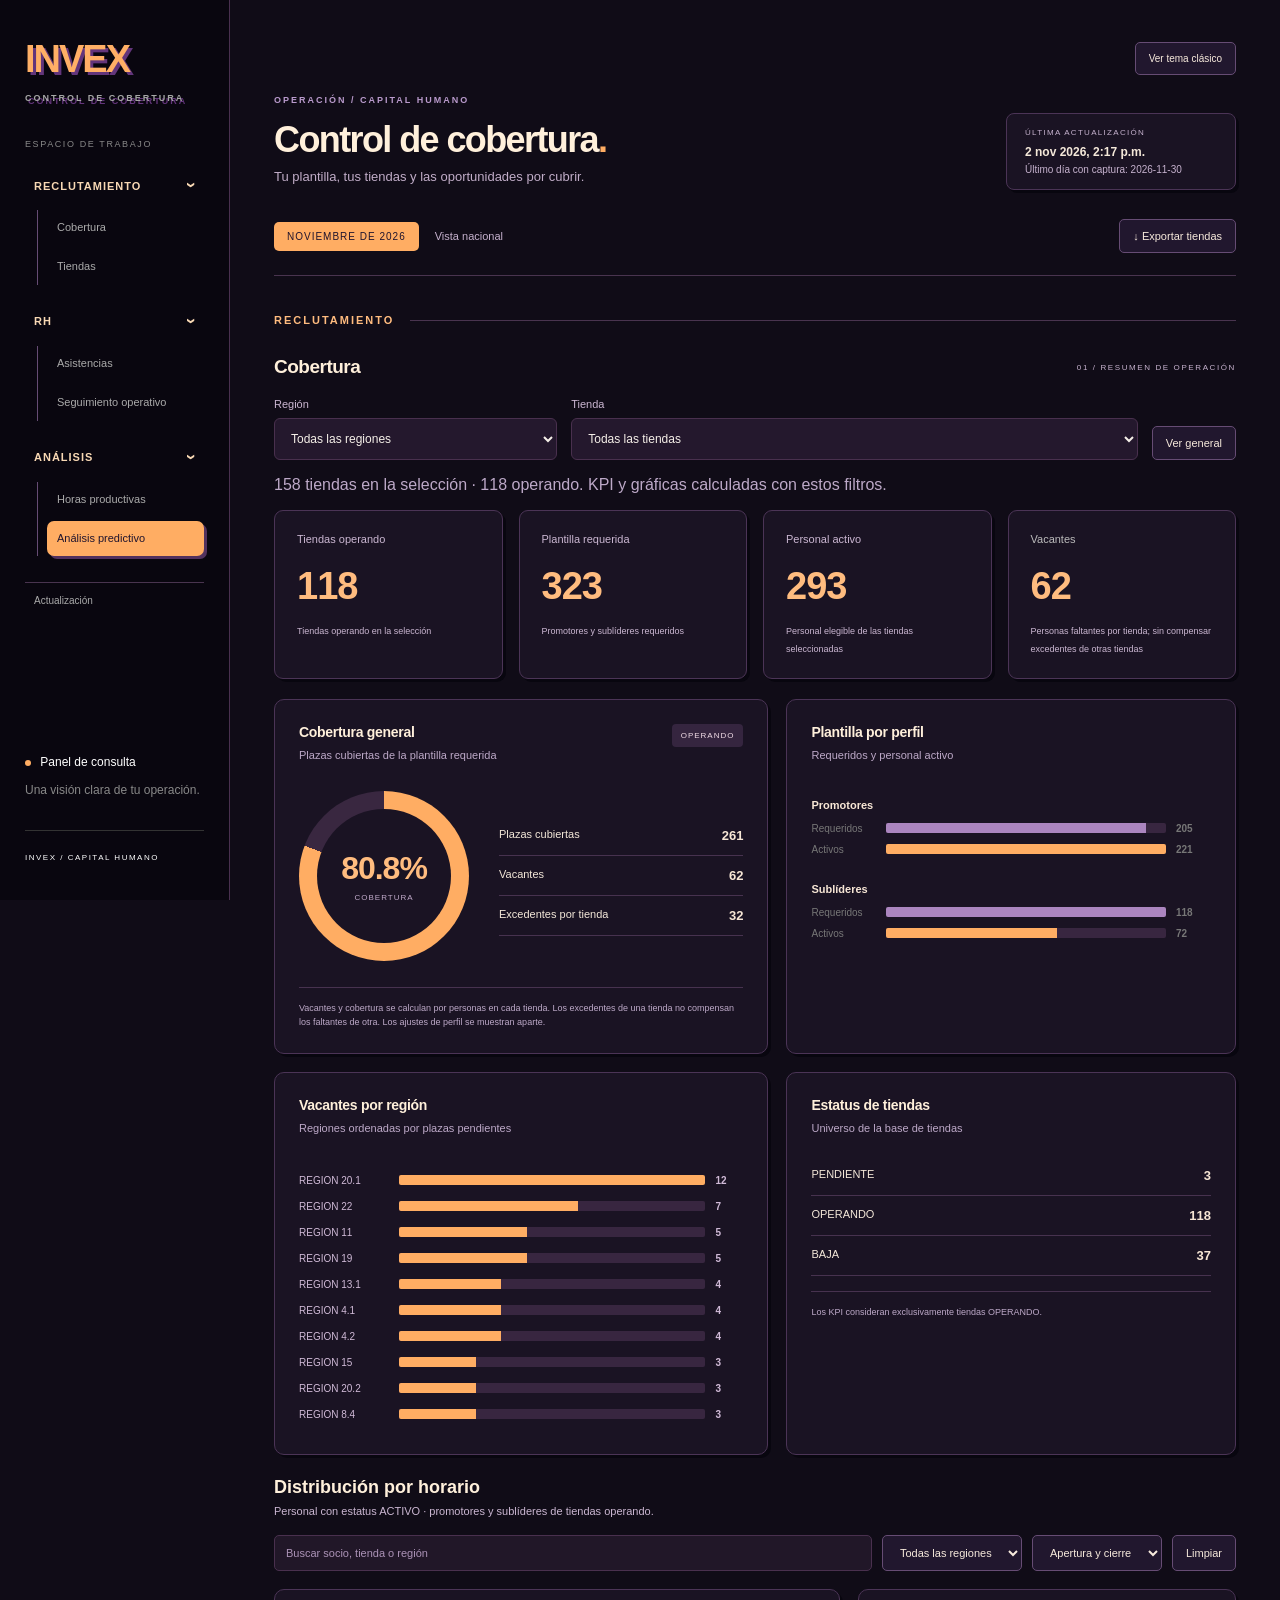
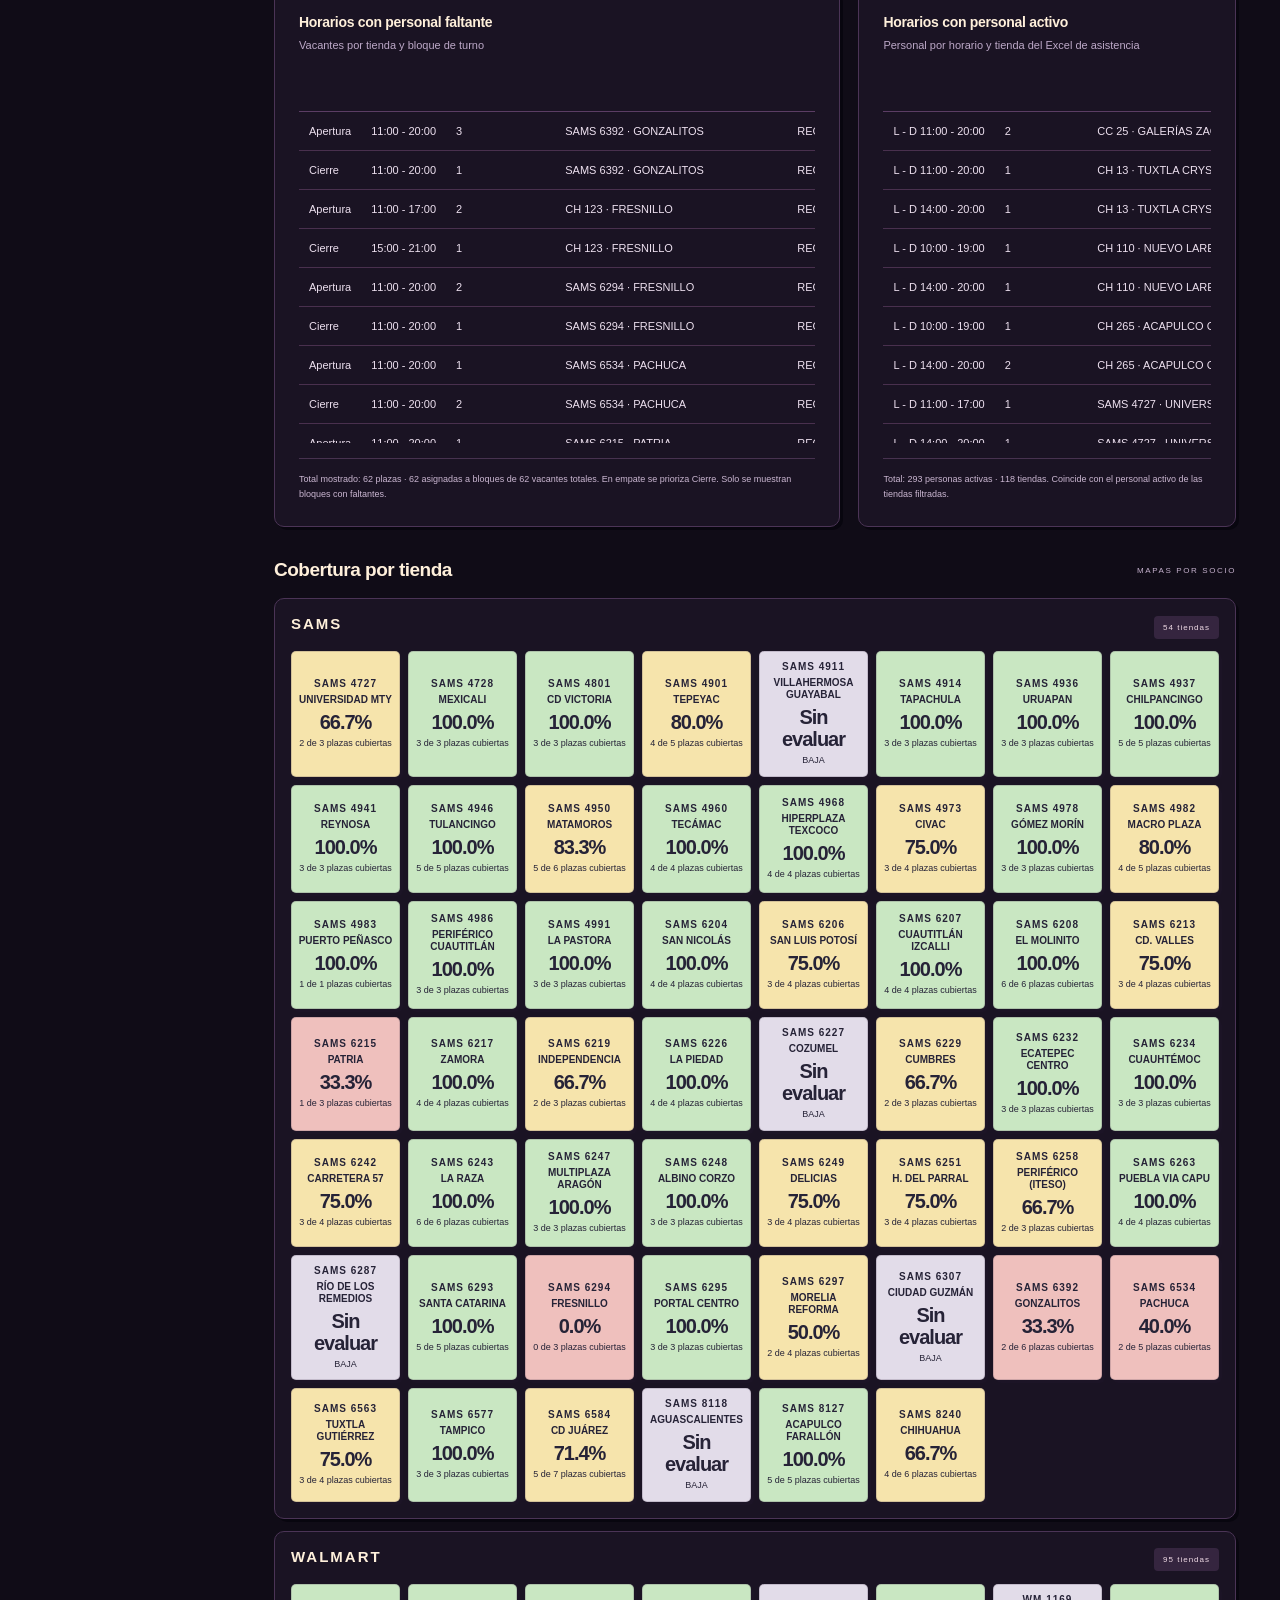
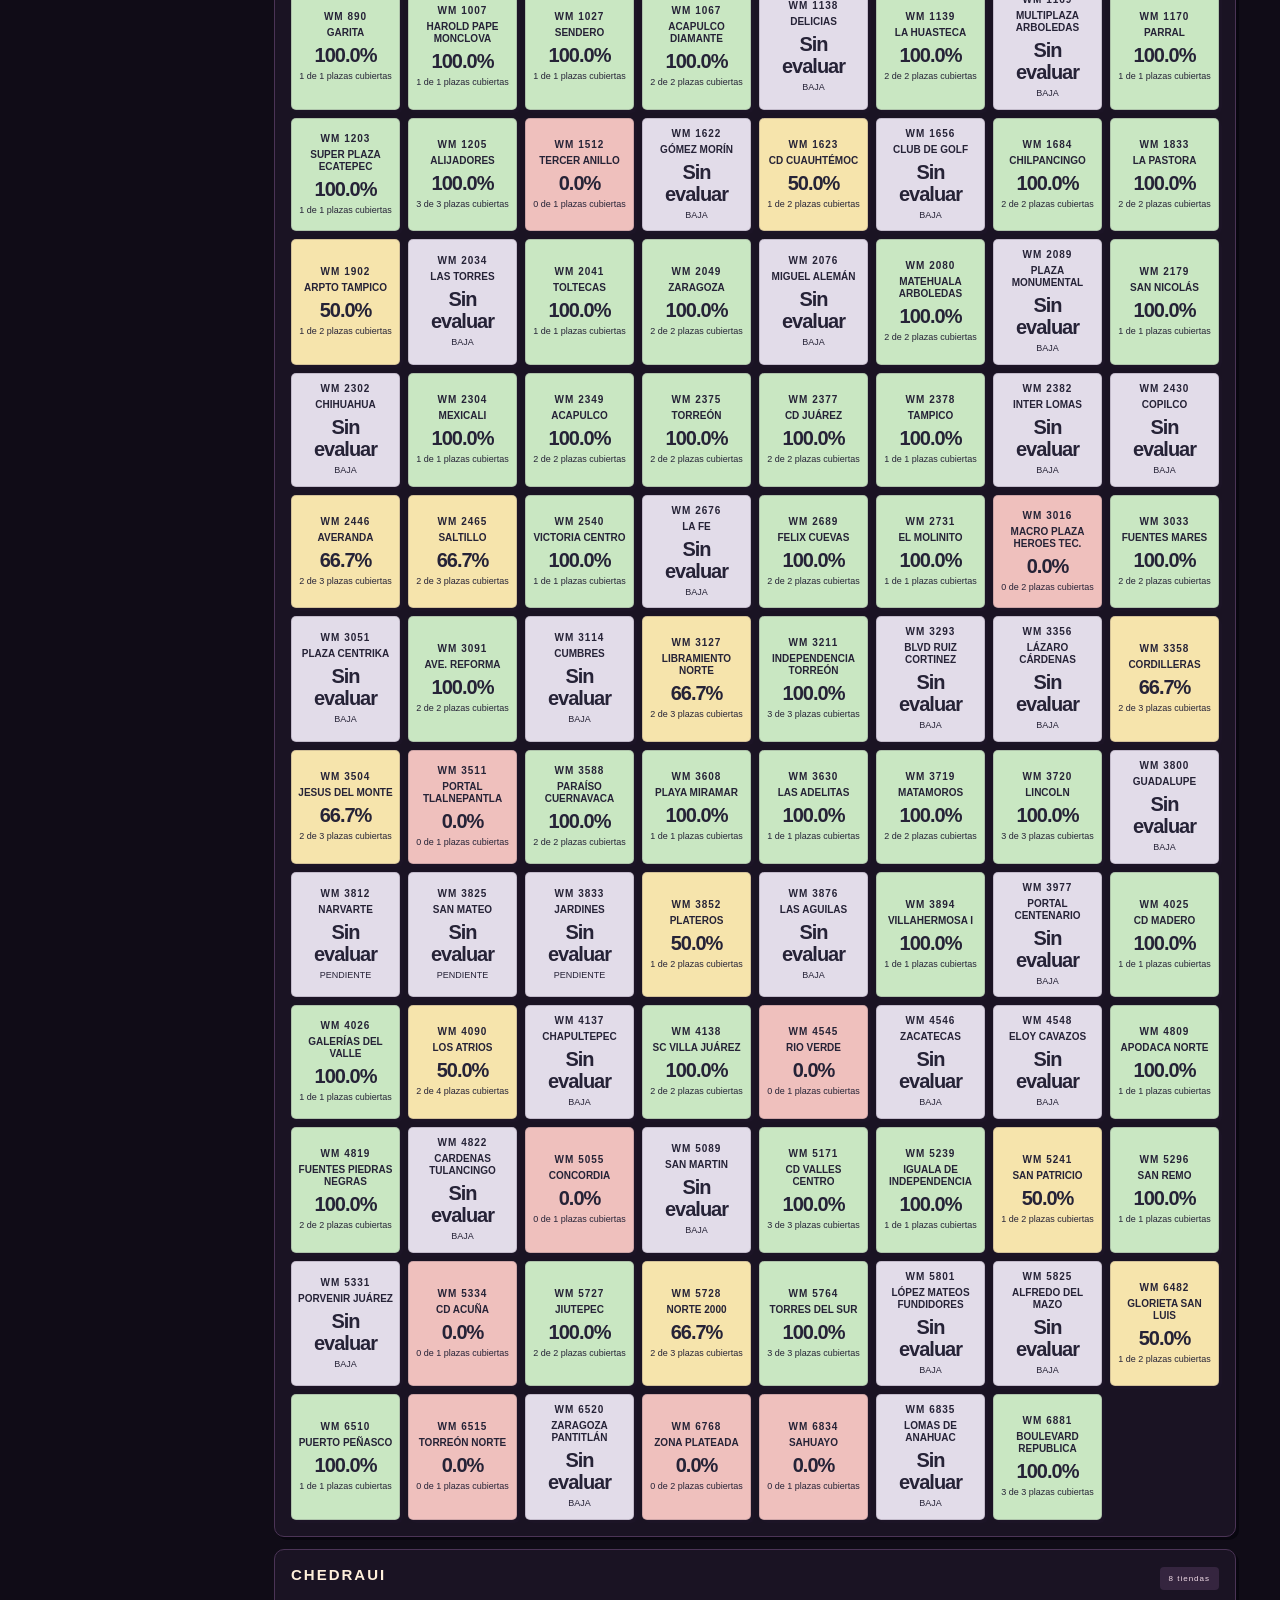
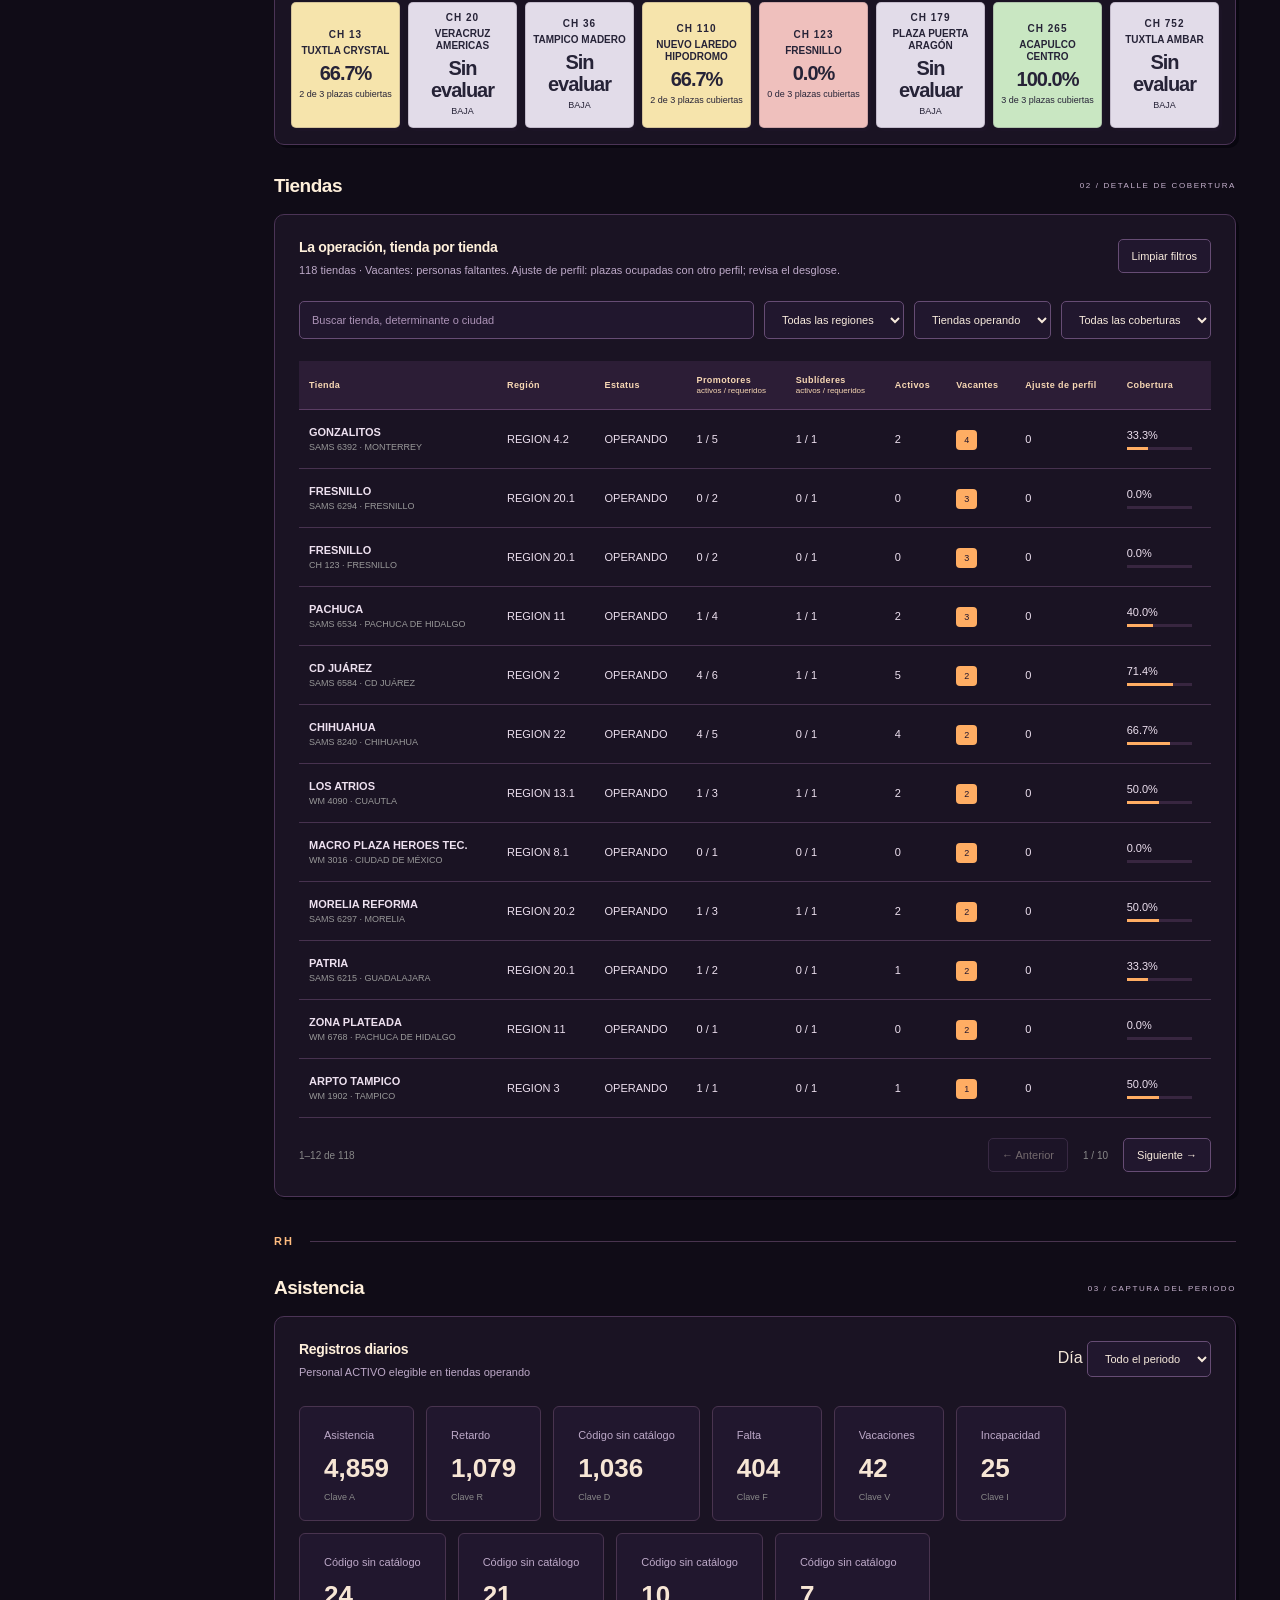
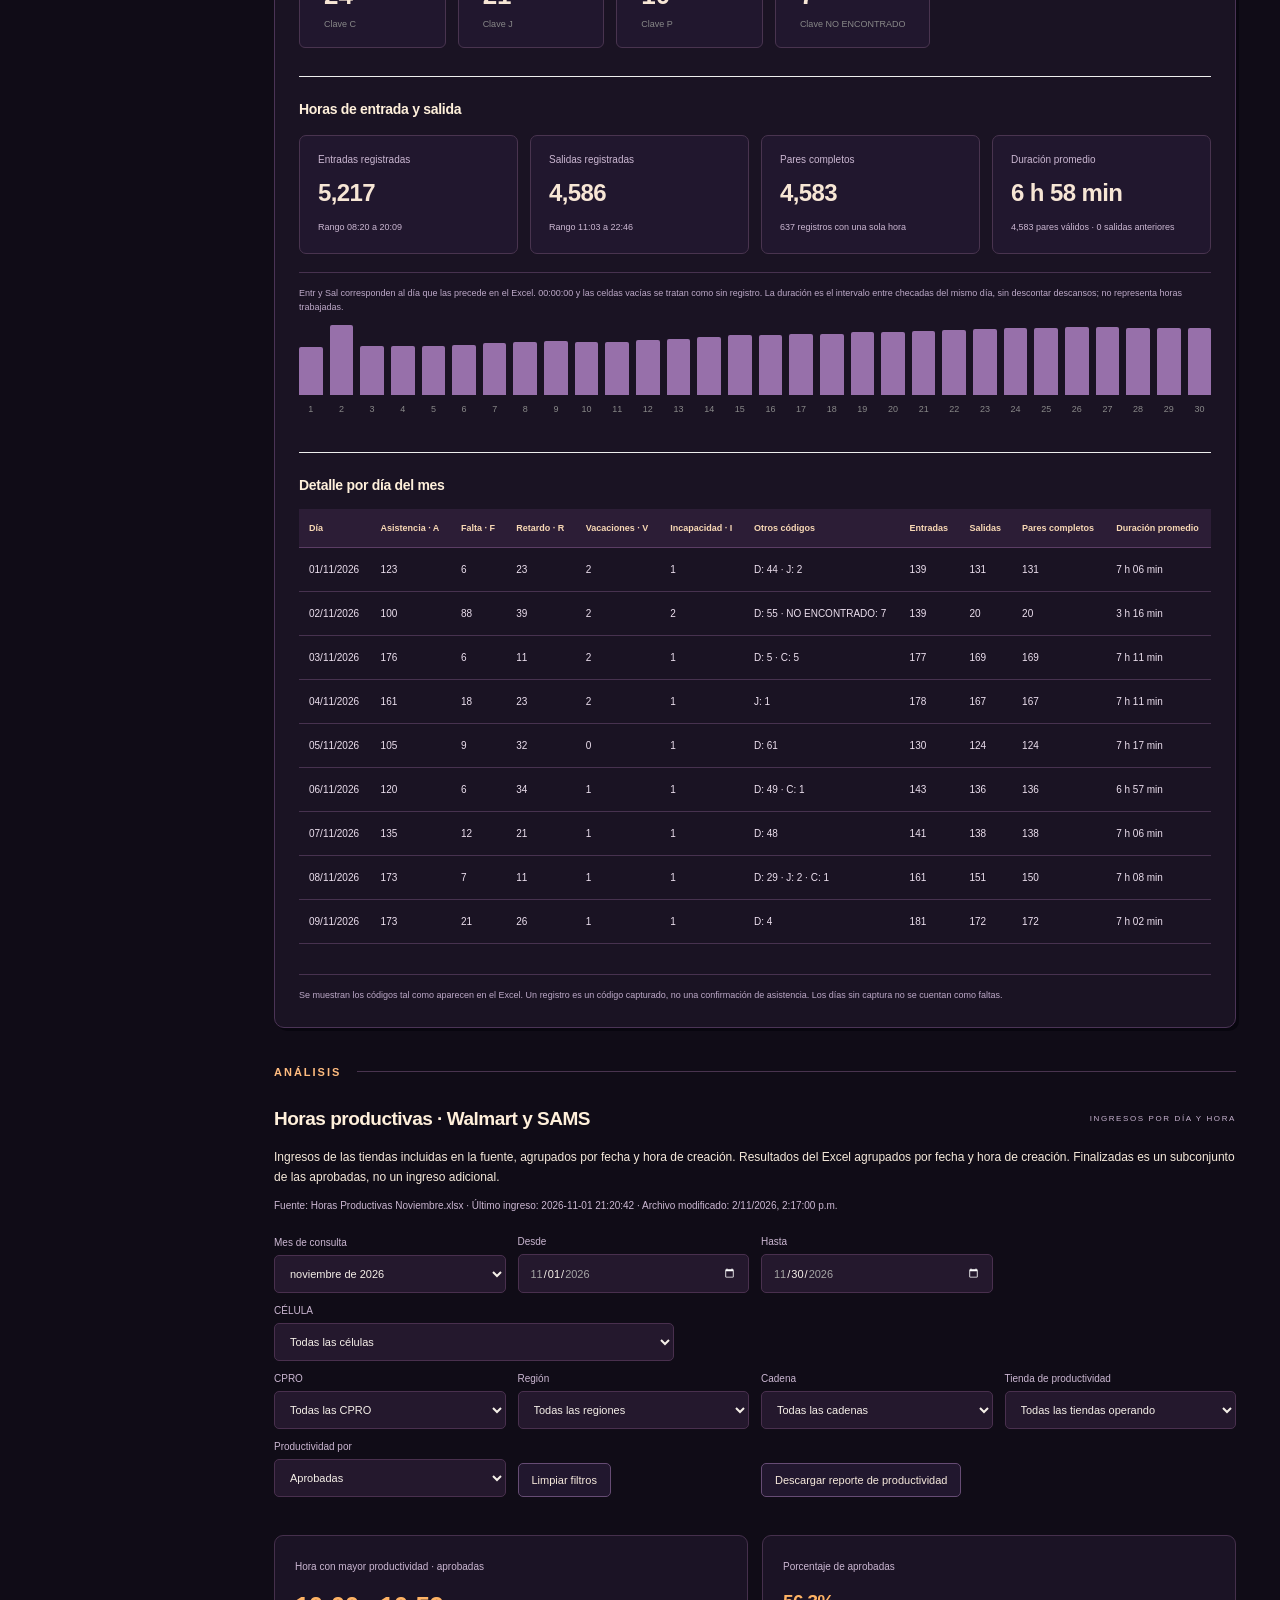
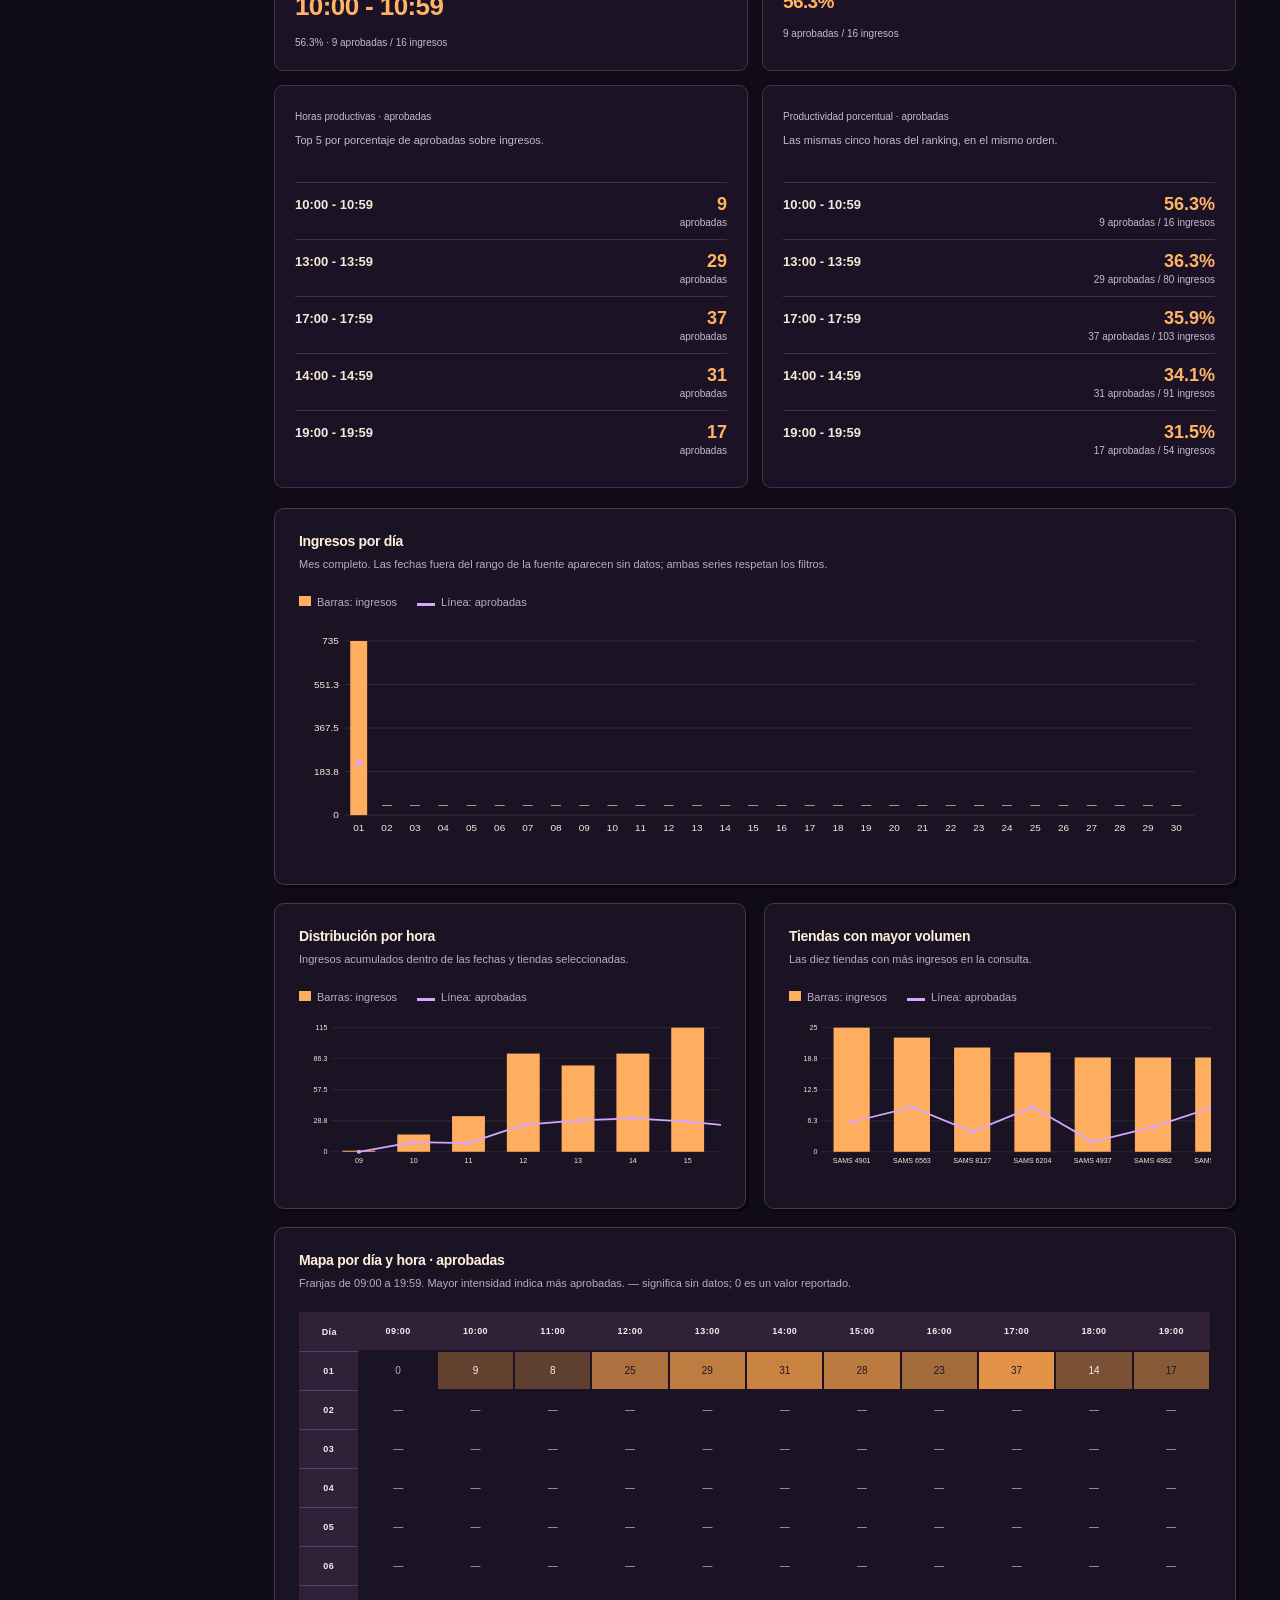
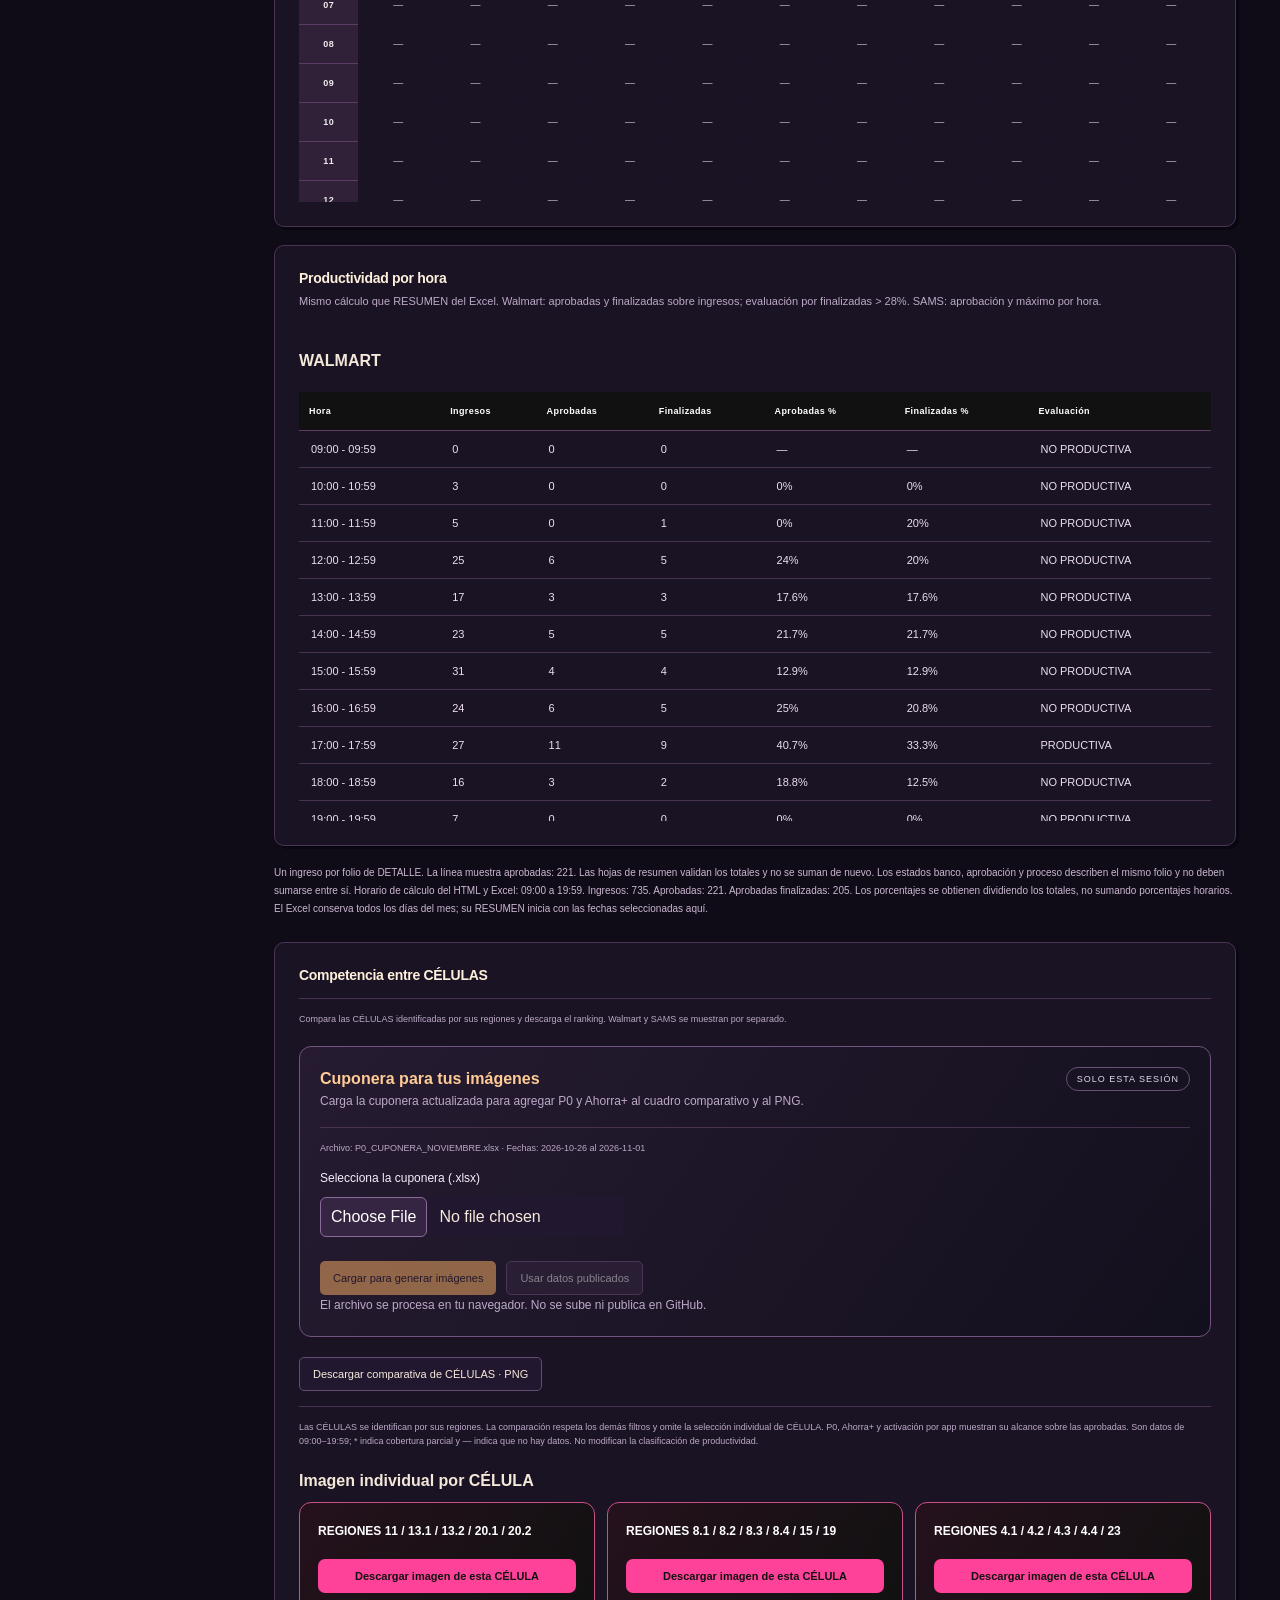
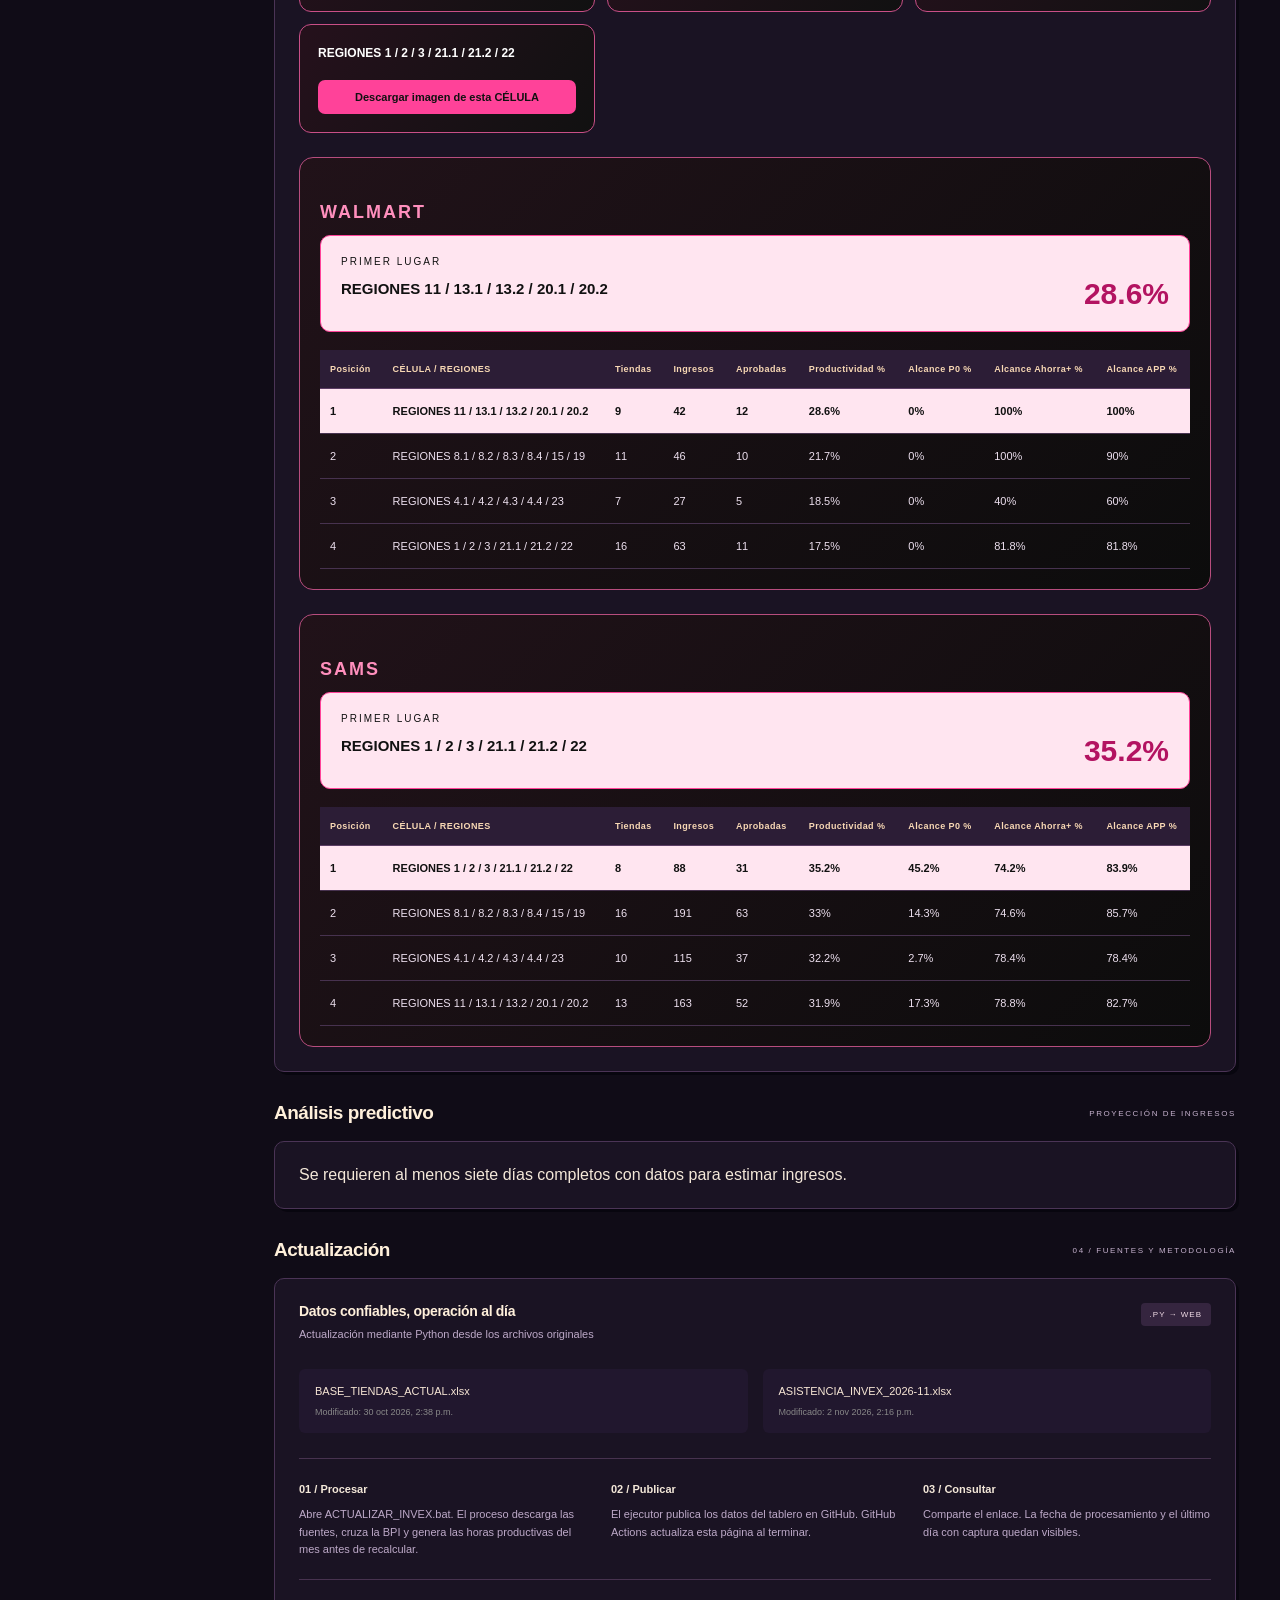
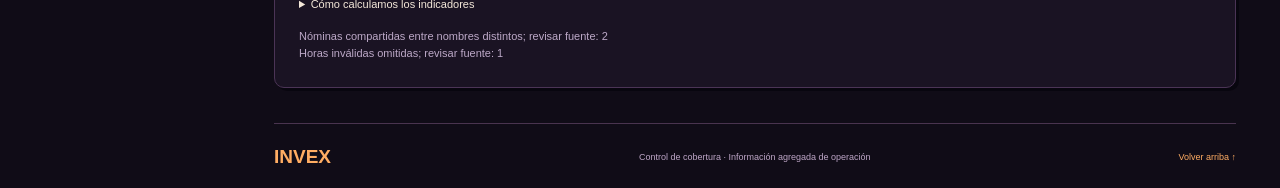
==== commit d86ef22b: "Publicar tablero de cobertura INVEX y proceso de actualización" ====
--- a/sitio/index.html
+++ b/sitio/index.html
@@ -1,5 +1,5 @@
 <!doctype html>
-<html lang="es"><head><meta charset="utf-8"><meta name="viewport" content="width=device-width, initial-scale=1"><meta name="description" content="Control de cobertura INVEX: plantilla, vacantes y asistencia por tienda."><title>INVEX · Control de cobertura</title><link rel="icon" type="image/svg+xml" href="favicon.svg?v=jack-pixel-20261013"><link rel="stylesheet" href="styles.css"><script defer src="data.js?v=p0-ahorra-20261102"></script><script defer src="exportaciones.js?v=horas-09-19-20261030"></script><script defer src="app.js?v=mapas-registro-20261028"></script><link rel="stylesheet" href="temporada.css?v=halloween-20261013"><script defer src="temporada.js?v=diseno-persistente-20261102"></script><link rel="stylesheet" href="turnos.css?v=cobertura-filtros-20261015"><script defer src="turnos.js?v=cobertura-filtros-20261015"></script><link rel="stylesheet" href="productividad.css?v=alcances-app-20261102"><script defer src="reporte-productividad.js?v=horarios-por-dia-20261102"></script><script defer src="imagenes-productividad.js?v=porcentaje-horario-20261102"></script><script defer src="lector-cuponera.js?v=alcances-coherentes-20261102"></script><script defer src="cargar-cuponera.js?v=local-imagenes-20261102"></script><script defer src="productividad.js?v=porcentaje-horario-20261102"></script><link rel="stylesheet" href="mapas-cobertura.css?v=20261027-compacto"><link rel="stylesheet" href="navegacion.css?v=areas-20261027"><script defer src="navegacion.js?v=predictivo-20261030"></script><link rel="stylesheet" href="predictivo.css?v=20261030"><script defer src="predictivo.js?v=celula-20261102"></script></head>
+<html lang="es"><head><meta charset="utf-8"><meta name="viewport" content="width=device-width, initial-scale=1"><meta name="description" content="Control de cobertura INVEX: plantilla, vacantes y asistencia por tienda."><title>INVEX · Control de cobertura</title><link rel="icon" type="image/svg+xml" href="favicon.svg?v=jack-pixel-20261013"><link rel="stylesheet" href="styles.css"><script defer src="data.js?v=p0-ahorra-20261102"></script><script defer src="exportaciones.js?v=horas-09-19-20261030"></script><script defer src="app.js?v=mapas-registro-20261028"></script><link rel="stylesheet" href="temporada.css?v=halloween-20261013"><script defer src="temporada.js?v=diseno-persistente-20261102"></script><link rel="stylesheet" href="turnos.css?v=cobertura-filtros-20261015"><script defer src="turnos.js?v=cobertura-filtros-20261015"></script><link rel="stylesheet" href="productividad.css?v=alcances-app-20261102"><script defer src="reporte-productividad.js?v=volumen-muestra-20261102"></script><script defer src="imagenes-productividad.js?v=horarios-desgloses-20261102"></script><script defer src="lector-cuponera.js?v=alcances-coherentes-20261102"></script><script defer src="cargar-cuponera.js?v=local-imagenes-20261102"></script><script defer src="productividad.js?v=horarios-desgloses-20261102"></script><link rel="stylesheet" href="mapas-cobertura.css?v=20261027-compacto"><link rel="stylesheet" href="navegacion.css?v=areas-20261027"><script defer src="navegacion.js?v=predictivo-20261030"></script><link rel="stylesheet" href="predictivo.css?v=20261030"><script defer src="predictivo.js?v=celula-20261102"></script></head>
 <body><aside><a class="brand" href="#cobertura">INVEX<span>CONTROL DE COBERTURA</span></a><div class="nav-label">ESPACIO DE TRABAJO</div><nav aria-label="Áreas y secciones" class="area-nav">
 <details class="nav-area" open><summary>RECLUTAMIENTO</summary><div class="nav-submenu"><a href="#cobertura" class="selected">Cobertura</a><a href="#tiendas">Tiendas</a></div></details>
 <details class="nav-area" open><summary>RH</summary><div class="nav-submenu"><a href="#asistencia">Asistencias</a><a href="#operacion">Seguimiento operativo</a></div></details>
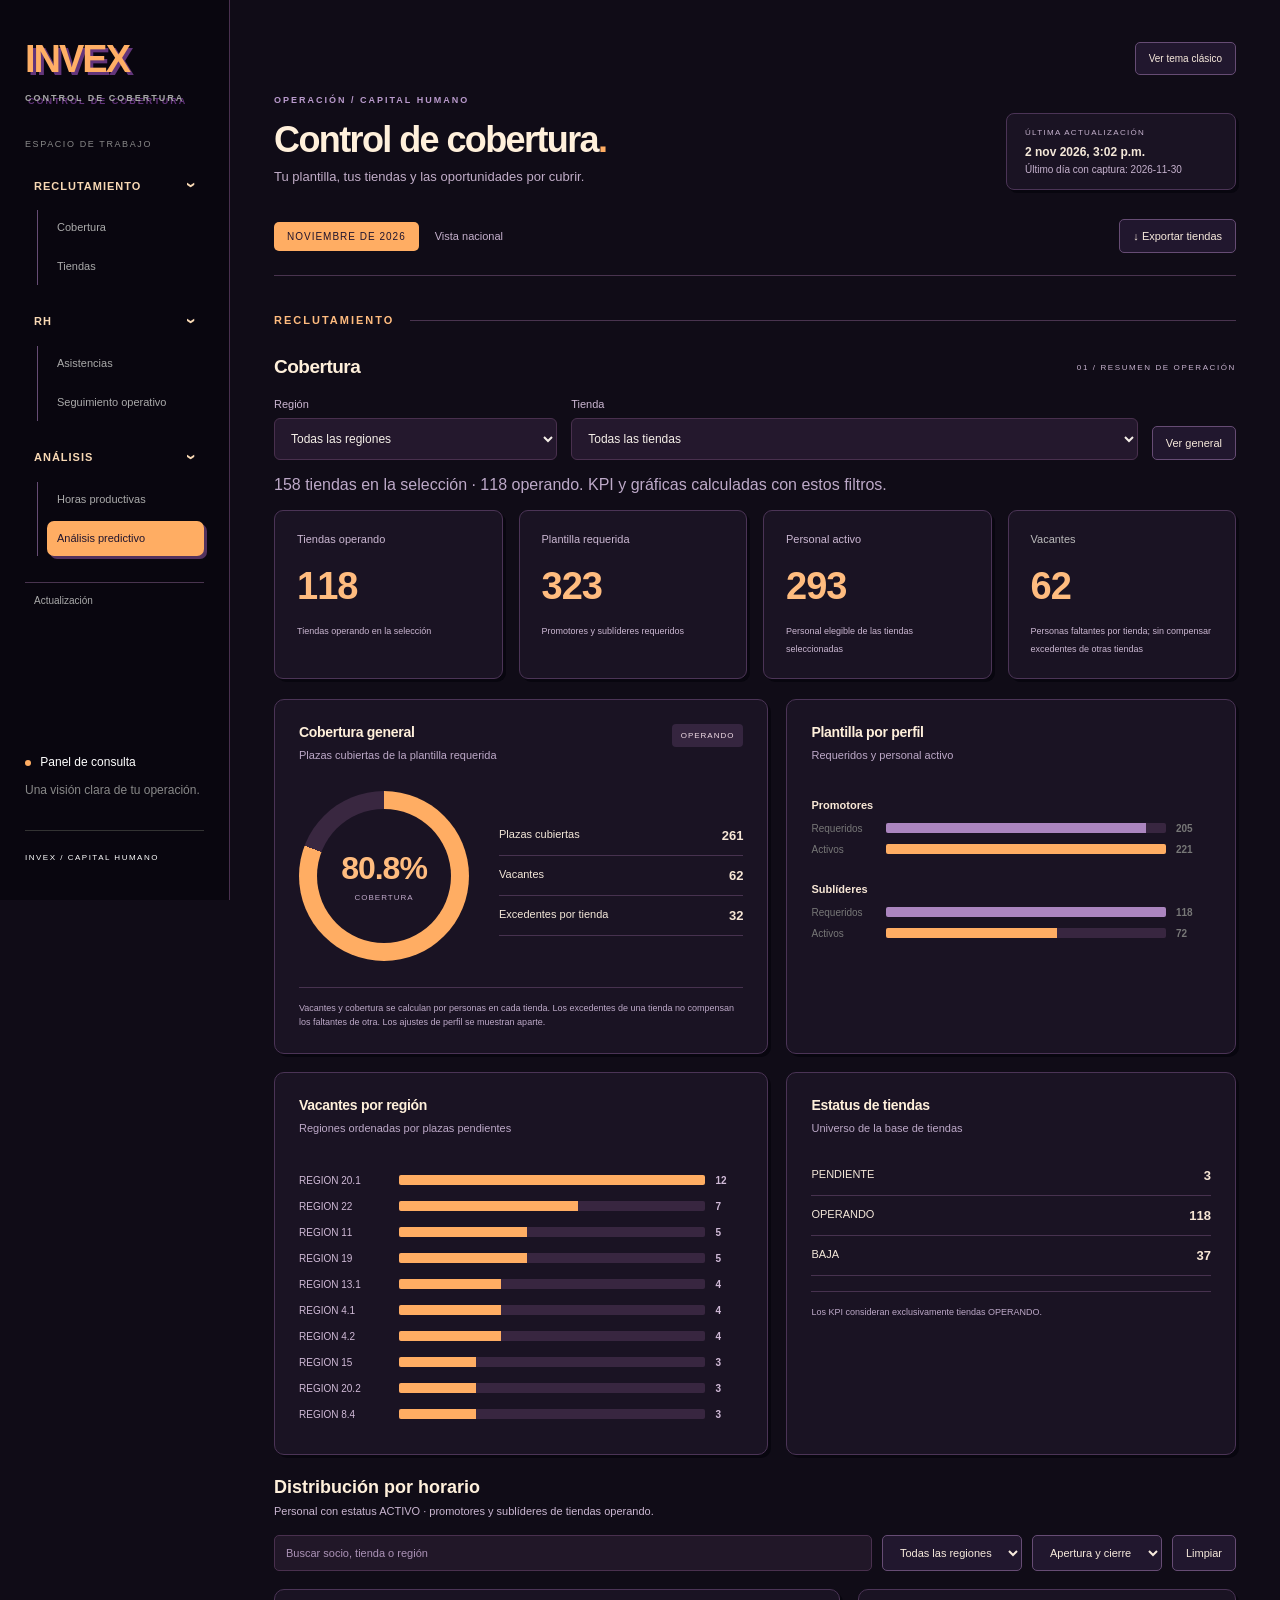
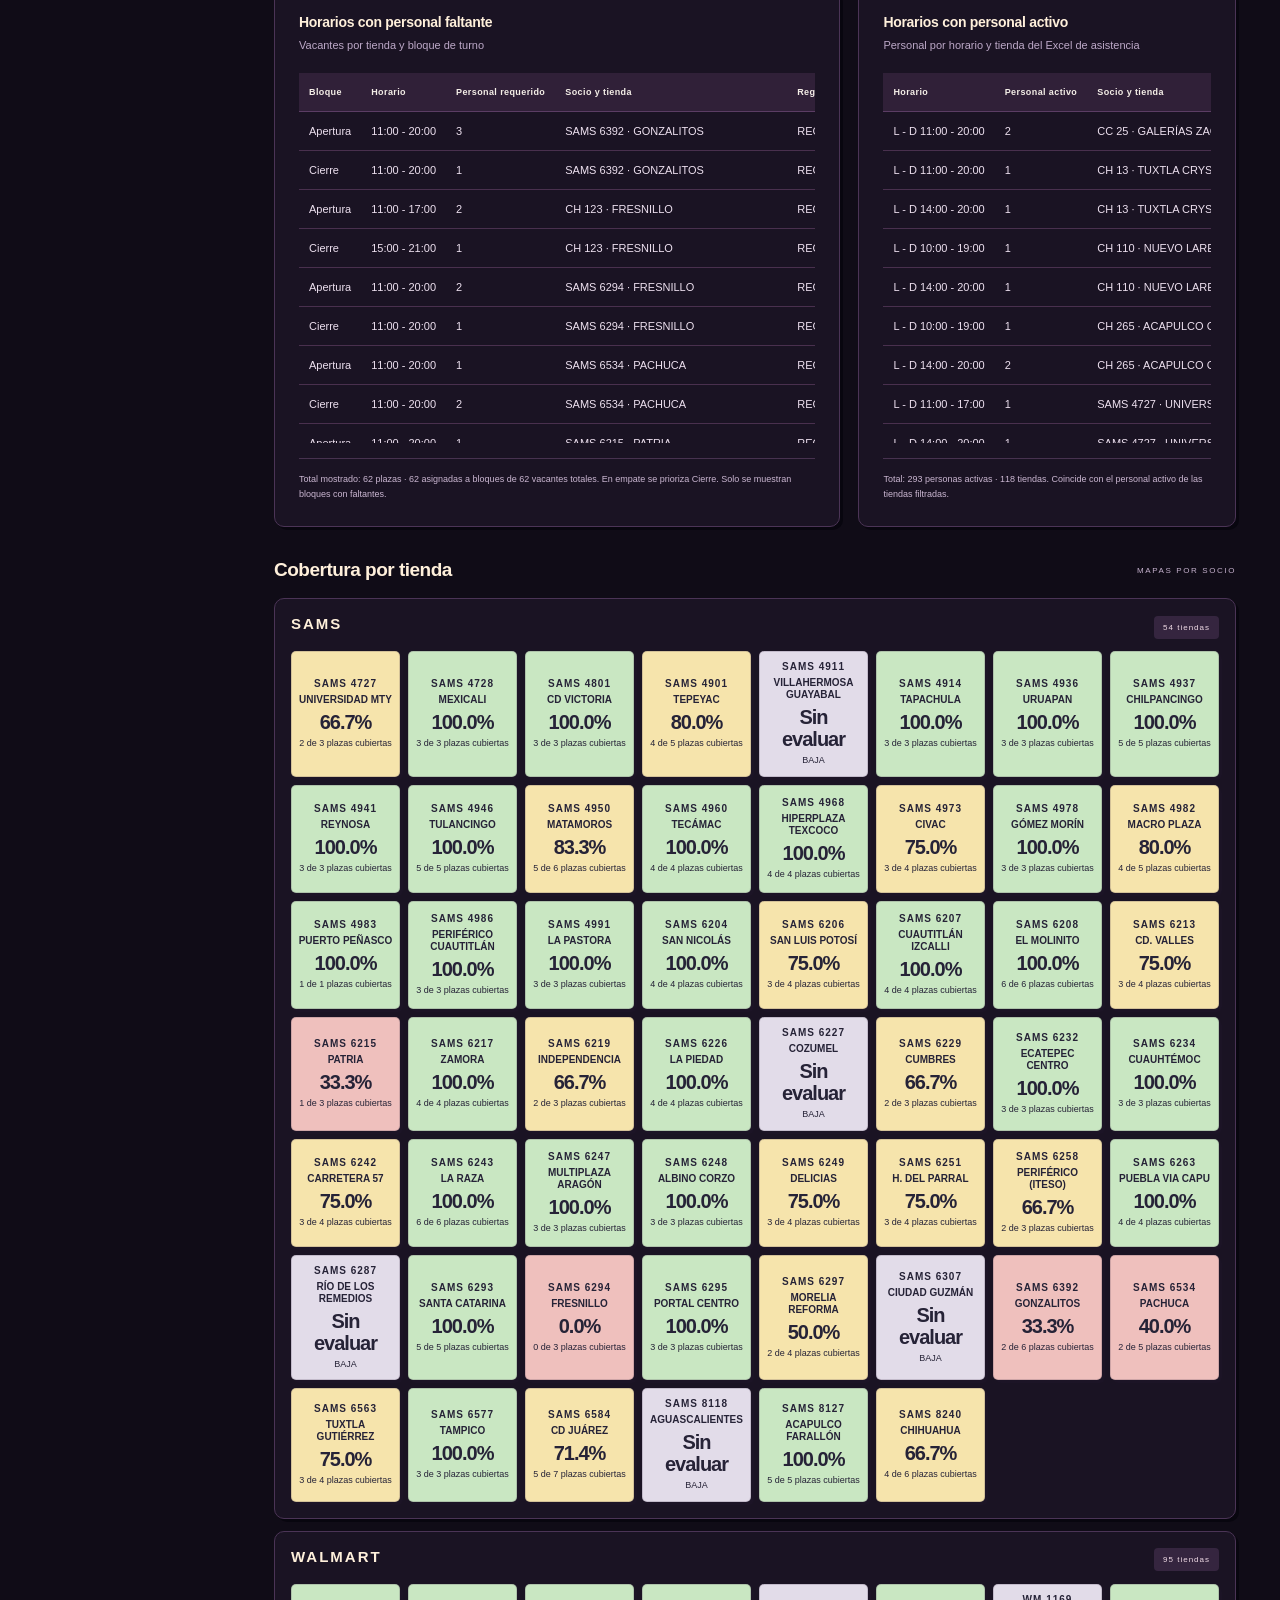
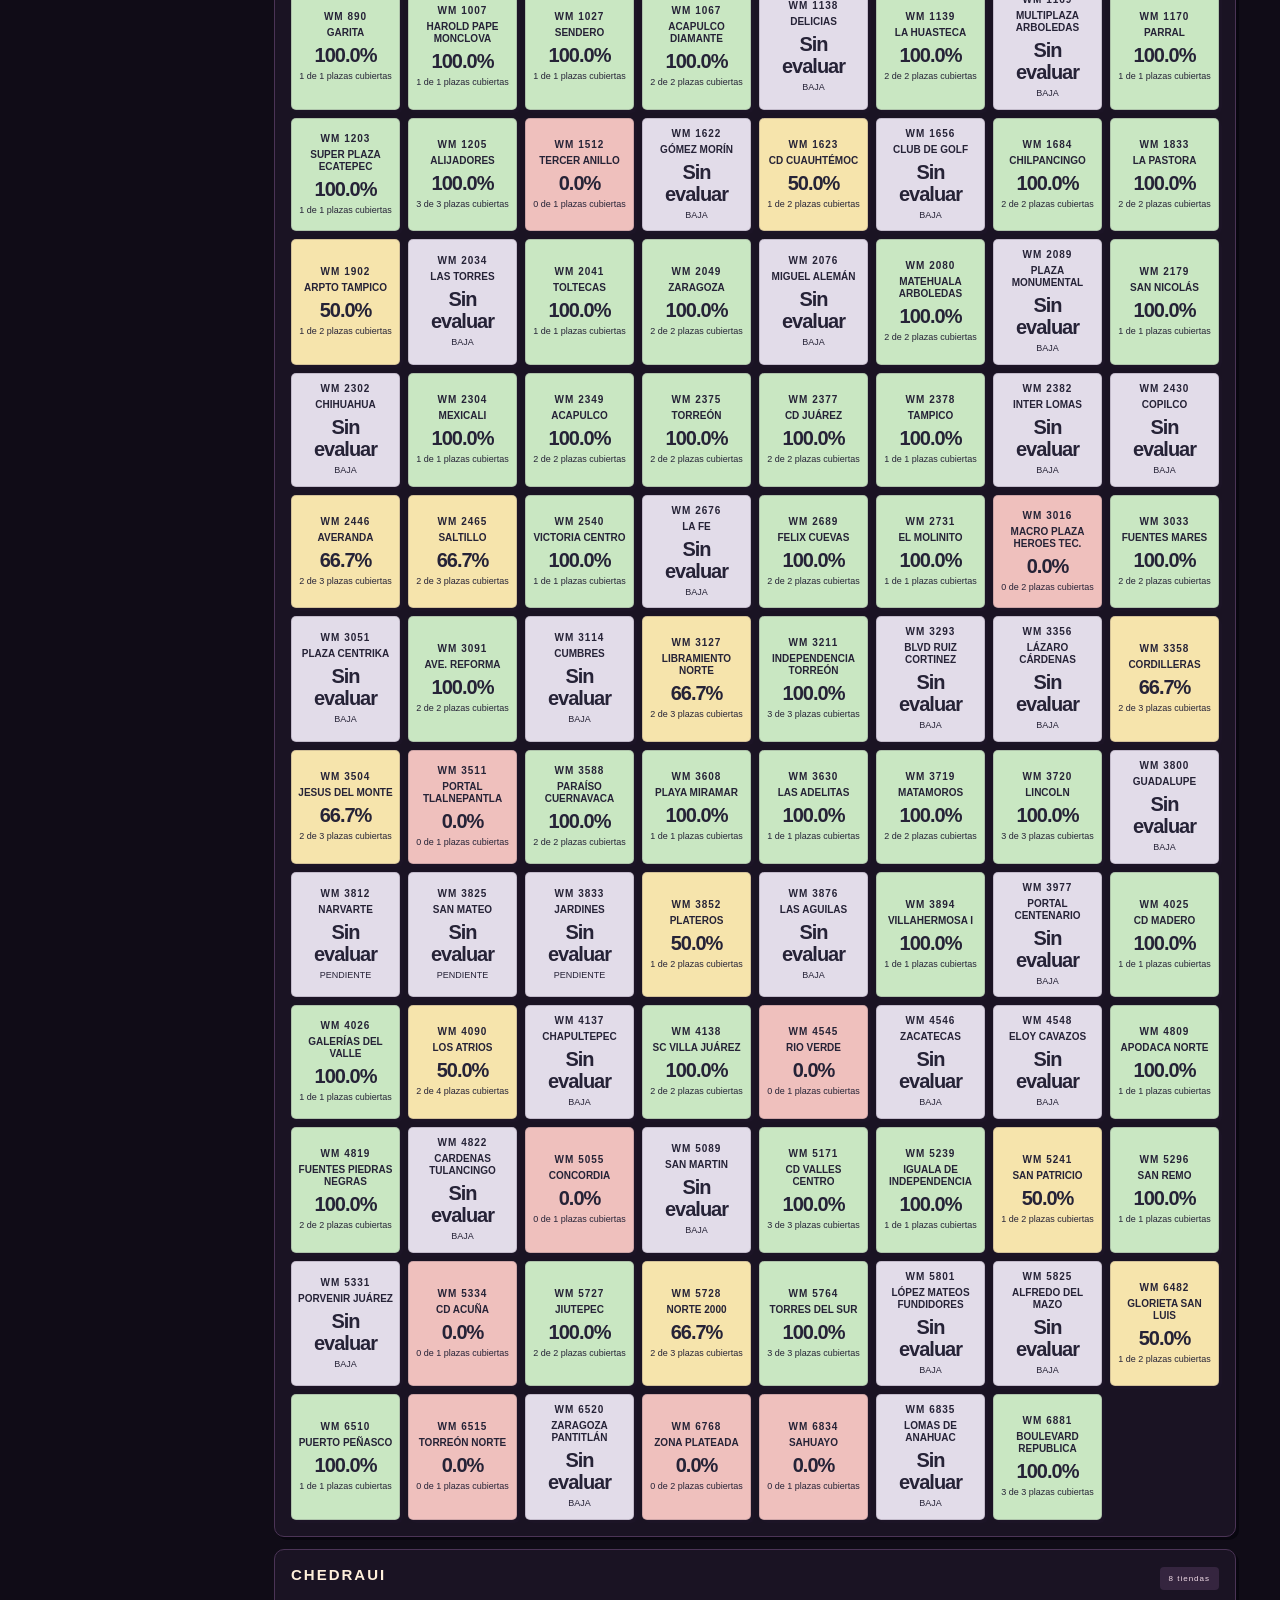
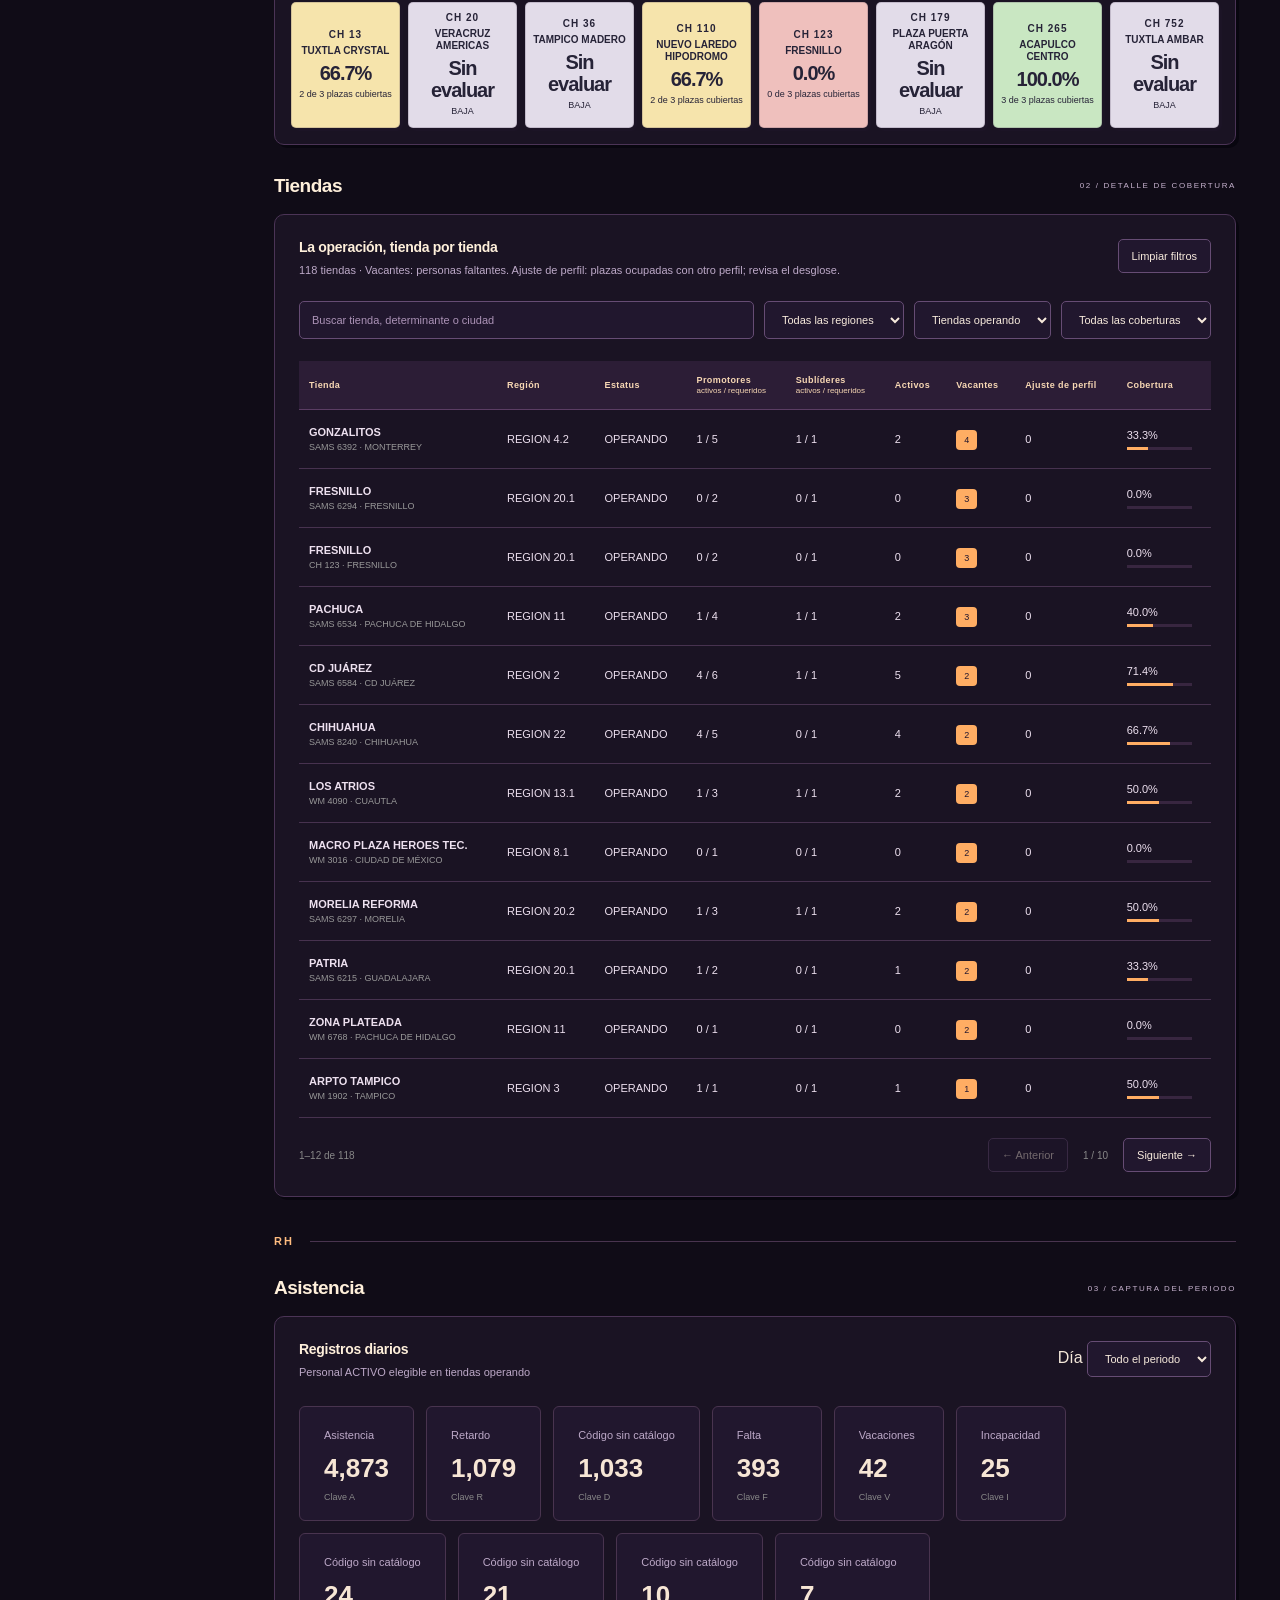
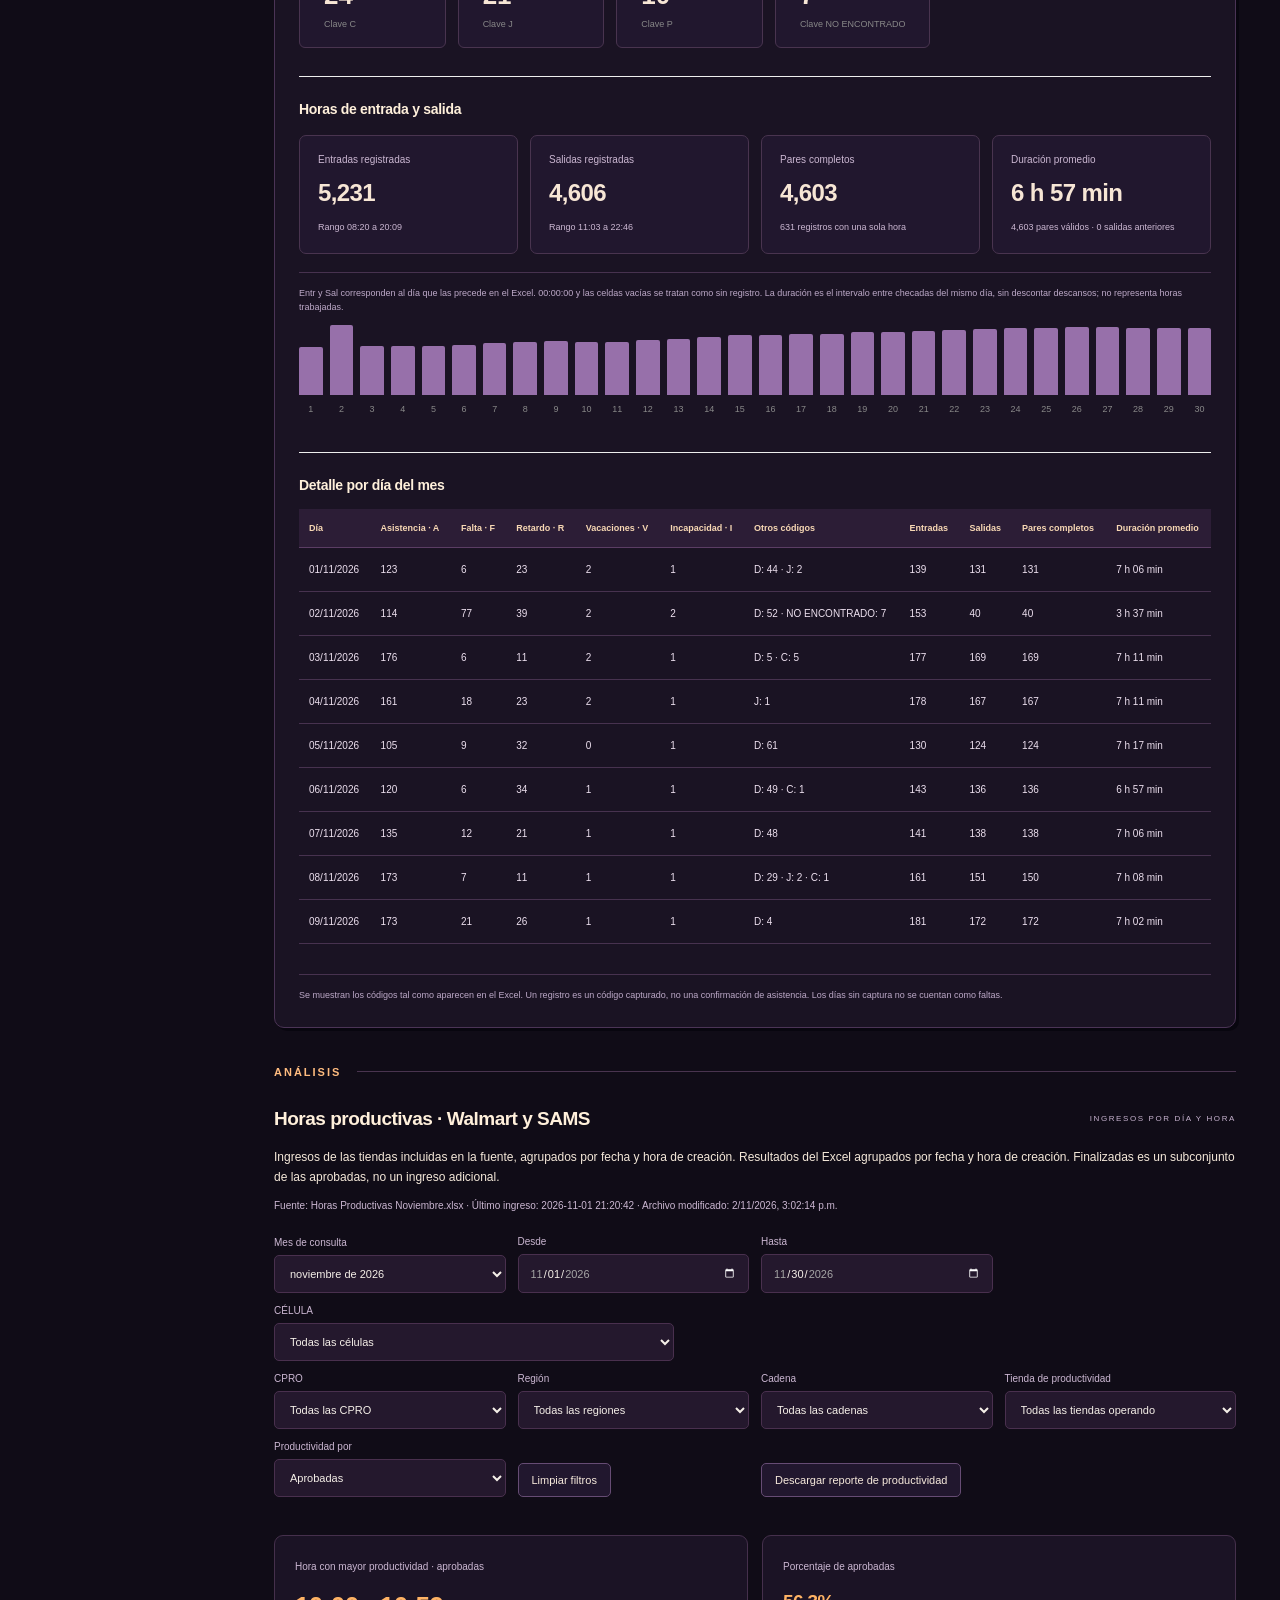
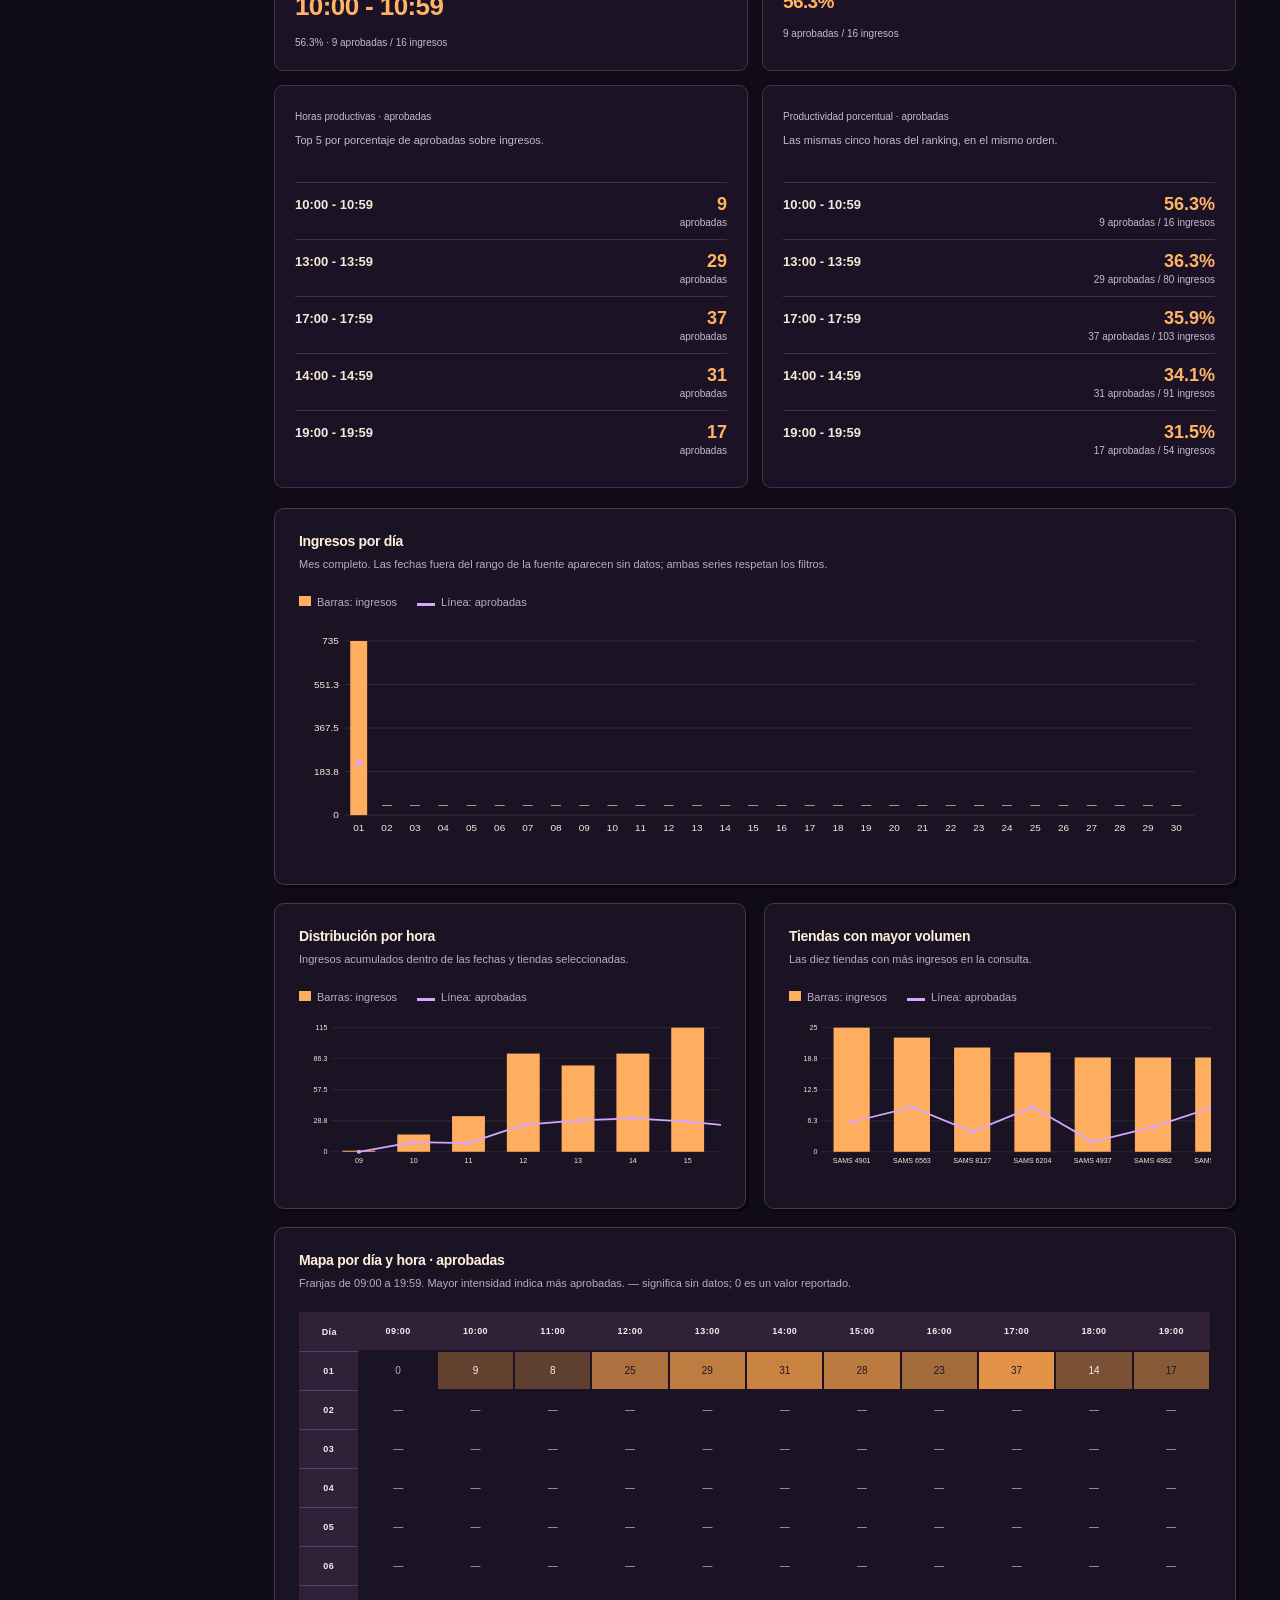
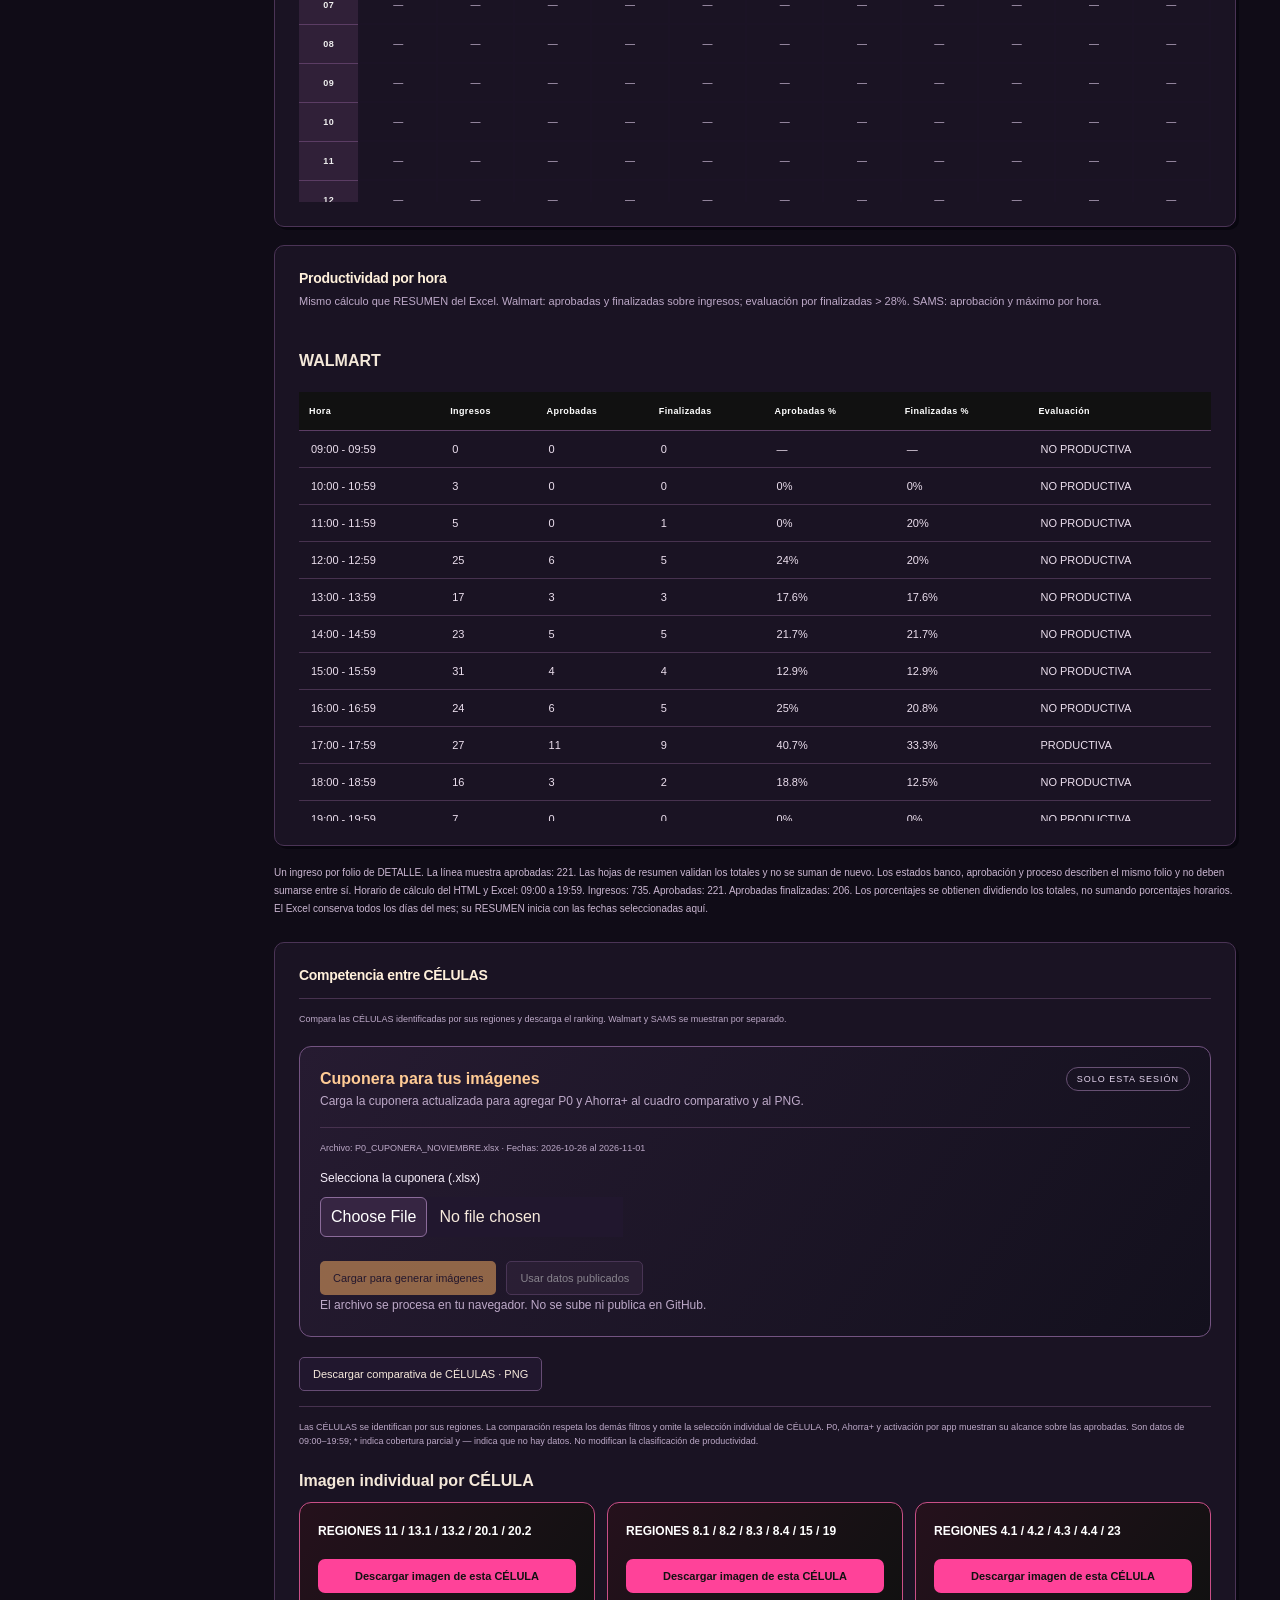
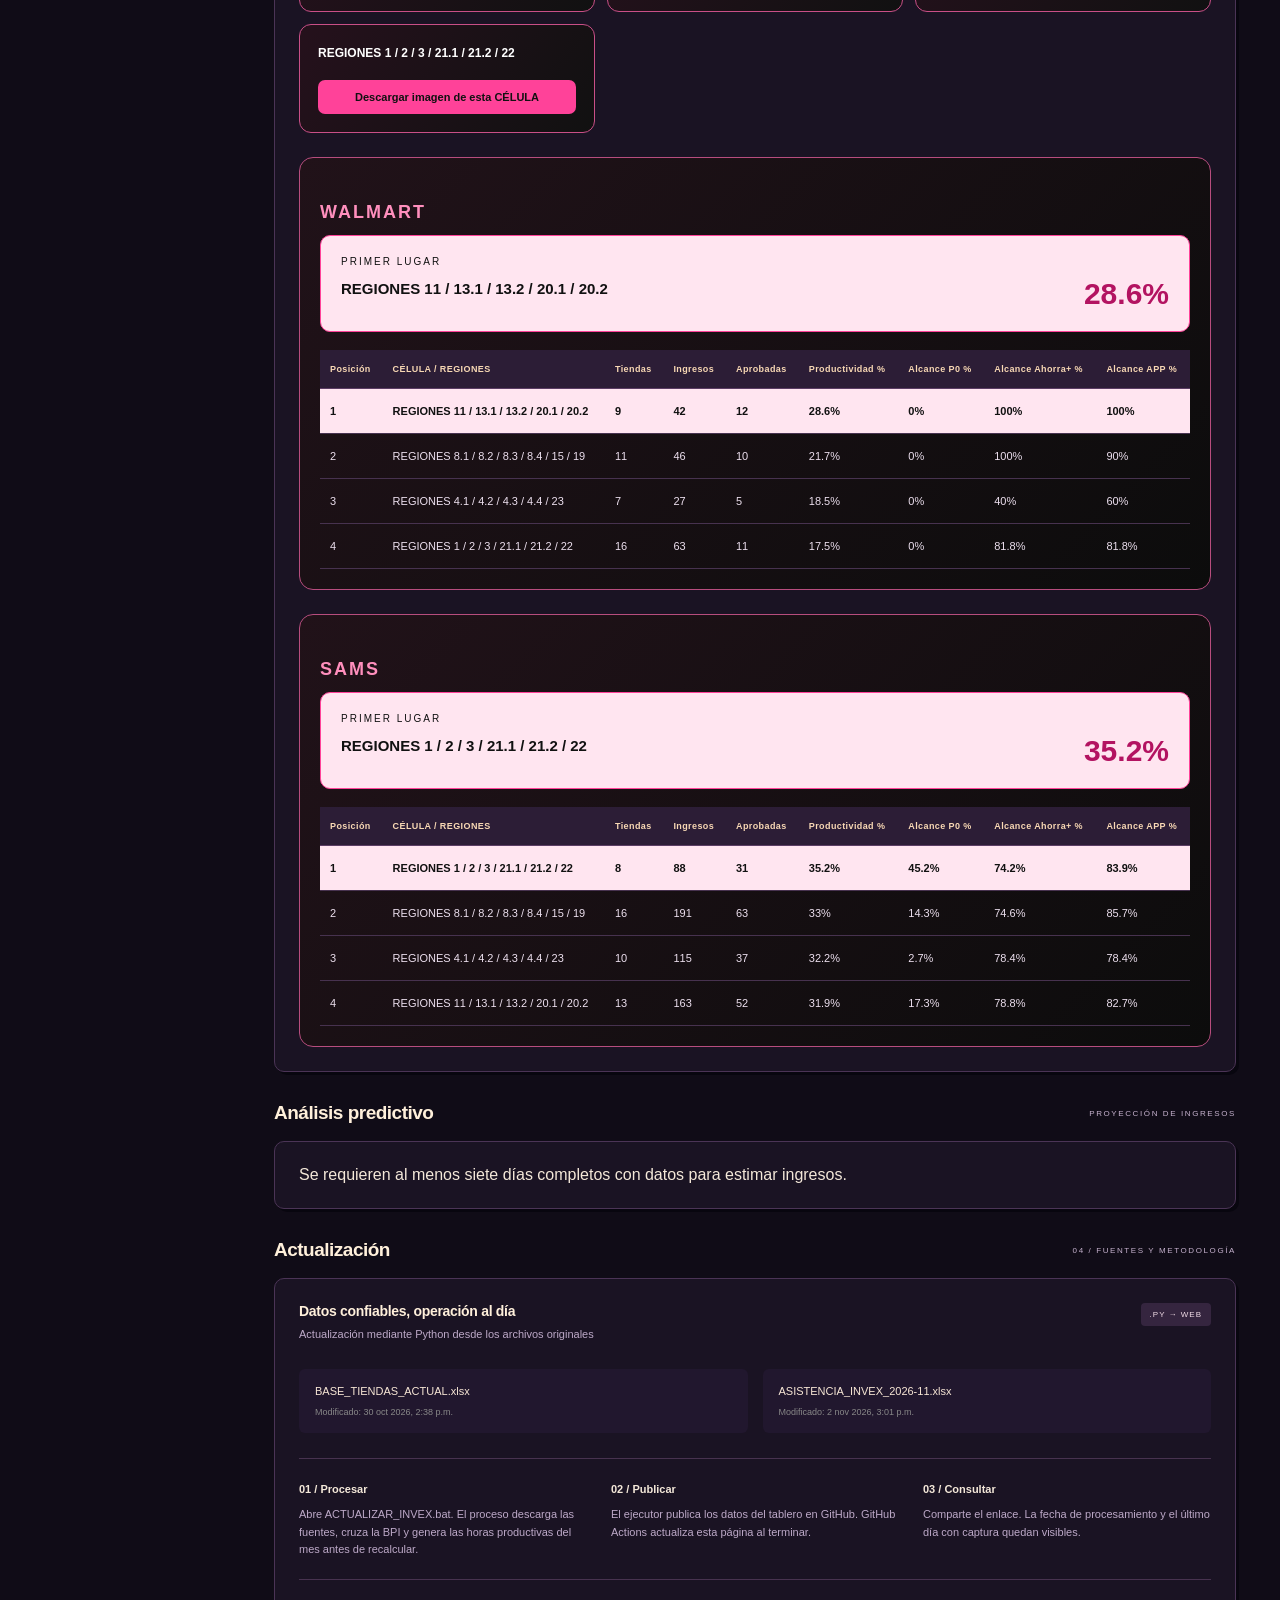
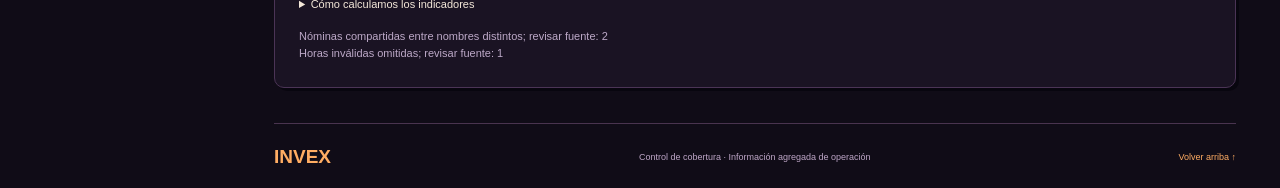
==== commit 529b5576: "Publicar tablero de cobertura INVEX y proceso de actualización" ====
--- a/sitio/index.html
+++ b/sitio/index.html
@@ -1,5 +1,5 @@
 <!doctype html>
-<html lang="es"><head><meta charset="utf-8"><meta name="viewport" content="width=device-width, initial-scale=1"><meta name="description" content="Control de cobertura INVEX: plantilla, vacantes y asistencia por tienda."><title>INVEX · Control de cobertura</title><link rel="icon" type="image/svg+xml" href="favicon.svg?v=jack-pixel-20261013"><link rel="stylesheet" href="styles.css"><script defer src="data.js?v=p0-ahorra-20261102"></script><script defer src="exportaciones.js?v=horas-09-19-20261030"></script><script defer src="app.js?v=mapas-registro-20261028"></script><link rel="stylesheet" href="temporada.css?v=halloween-20261013"><script defer src="temporada.js?v=diseno-persistente-20261102"></script><link rel="stylesheet" href="turnos.css?v=cobertura-filtros-20261015"><script defer src="turnos.js?v=cobertura-filtros-20261015"></script><link rel="stylesheet" href="productividad.css?v=alcances-app-20261102"><script defer src="reporte-productividad.js?v=volumen-muestra-20261102"></script><script defer src="imagenes-productividad.js?v=horarios-desgloses-20261102"></script><script defer src="lector-cuponera.js?v=alcances-coherentes-20261102"></script><script defer src="cargar-cuponera.js?v=local-imagenes-20261102"></script><script defer src="productividad.js?v=horarios-desgloses-20261102"></script><link rel="stylesheet" href="mapas-cobertura.css?v=20261027-compacto"><link rel="stylesheet" href="navegacion.css?v=areas-20261027"><script defer src="navegacion.js?v=predictivo-20261030"></script><link rel="stylesheet" href="predictivo.css?v=20261030"><script defer src="predictivo.js?v=celula-20261102"></script></head>
+<html lang="es"><head><meta charset="utf-8"><meta name="viewport" content="width=device-width, initial-scale=1"><meta name="description" content="Control de cobertura INVEX: plantilla, vacantes y asistencia por tienda."><title>INVEX · Control de cobertura</title><link rel="icon" type="image/svg+xml" href="favicon.svg?v=jack-pixel-20261013"><link rel="stylesheet" href="styles.css"><script defer src="data.js?v=p0-ahorra-20261102"></script><script defer src="exportaciones.js?v=soporte-resumen-20261102"></script><script defer src="app.js?v=mapas-registro-20261028"></script><link rel="stylesheet" href="temporada.css?v=halloween-20261013"><script defer src="temporada.js?v=diseno-persistente-20261102"></script><link rel="stylesheet" href="turnos.css?v=cobertura-filtros-20261015"><script defer src="turnos.js?v=cobertura-filtros-20261015"></script><link rel="stylesheet" href="productividad.css?v=alcances-app-20261102"><script defer src="reporte-productividad.js?v=sin-detalles-20261102"></script><script defer src="imagenes-productividad.js?v=horarios-desgloses-20261102"></script><script defer src="lector-cuponera.js?v=alcances-coherentes-20261102"></script><script defer src="cargar-cuponera.js?v=local-imagenes-20261102"></script><script defer src="productividad.js?v=horarios-desgloses-20261102"></script><link rel="stylesheet" href="mapas-cobertura.css?v=20261027-compacto"><link rel="stylesheet" href="navegacion.css?v=areas-20261027"><script defer src="navegacion.js?v=predictivo-20261030"></script><link rel="stylesheet" href="predictivo.css?v=20261030"><script defer src="predictivo.js?v=celula-20261102"></script></head>
 <body><aside><a class="brand" href="#cobertura">INVEX<span>CONTROL DE COBERTURA</span></a><div class="nav-label">ESPACIO DE TRABAJO</div><nav aria-label="Áreas y secciones" class="area-nav">
 <details class="nav-area" open><summary>RECLUTAMIENTO</summary><div class="nav-submenu"><a href="#cobertura" class="selected">Cobertura</a><a href="#tiendas">Tiendas</a></div></details>
 <details class="nav-area" open><summary>RH</summary><div class="nav-submenu"><a href="#asistencia">Asistencias</a><a href="#operacion">Seguimiento operativo</a></div></details>
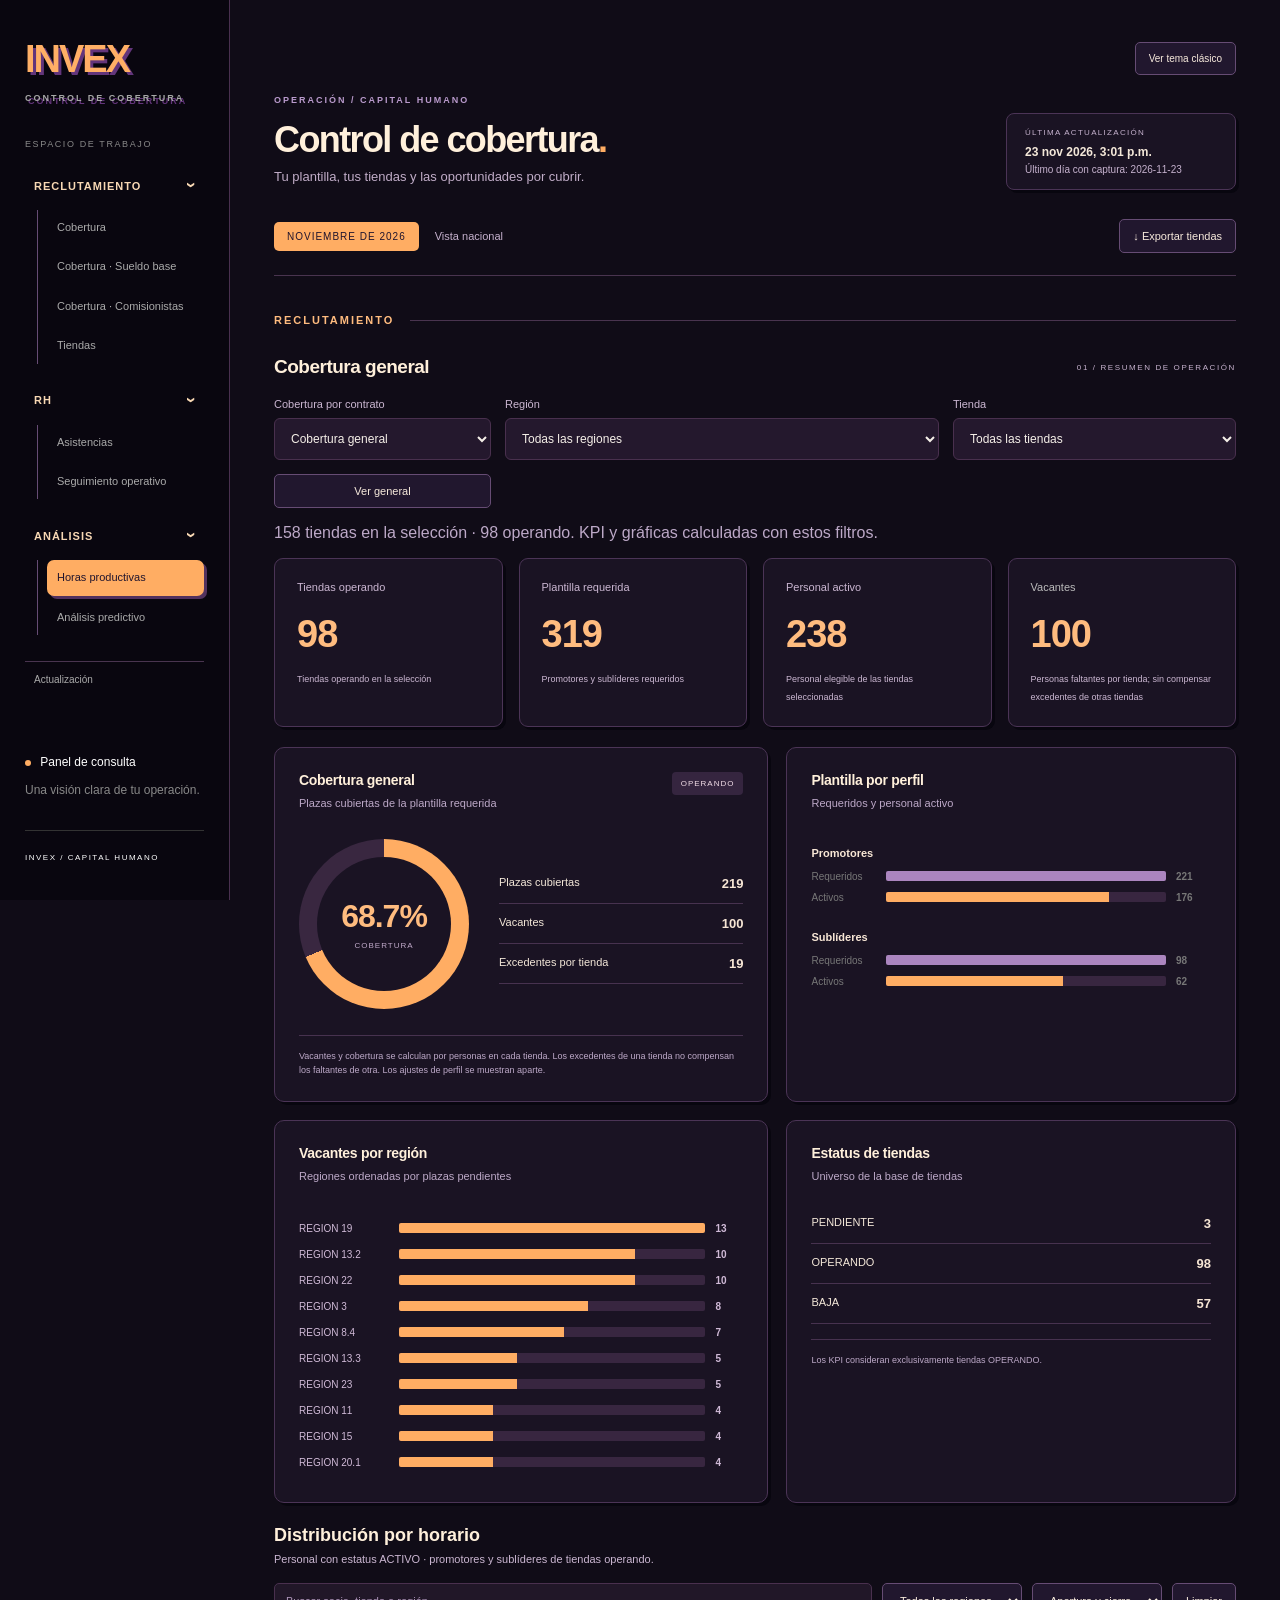
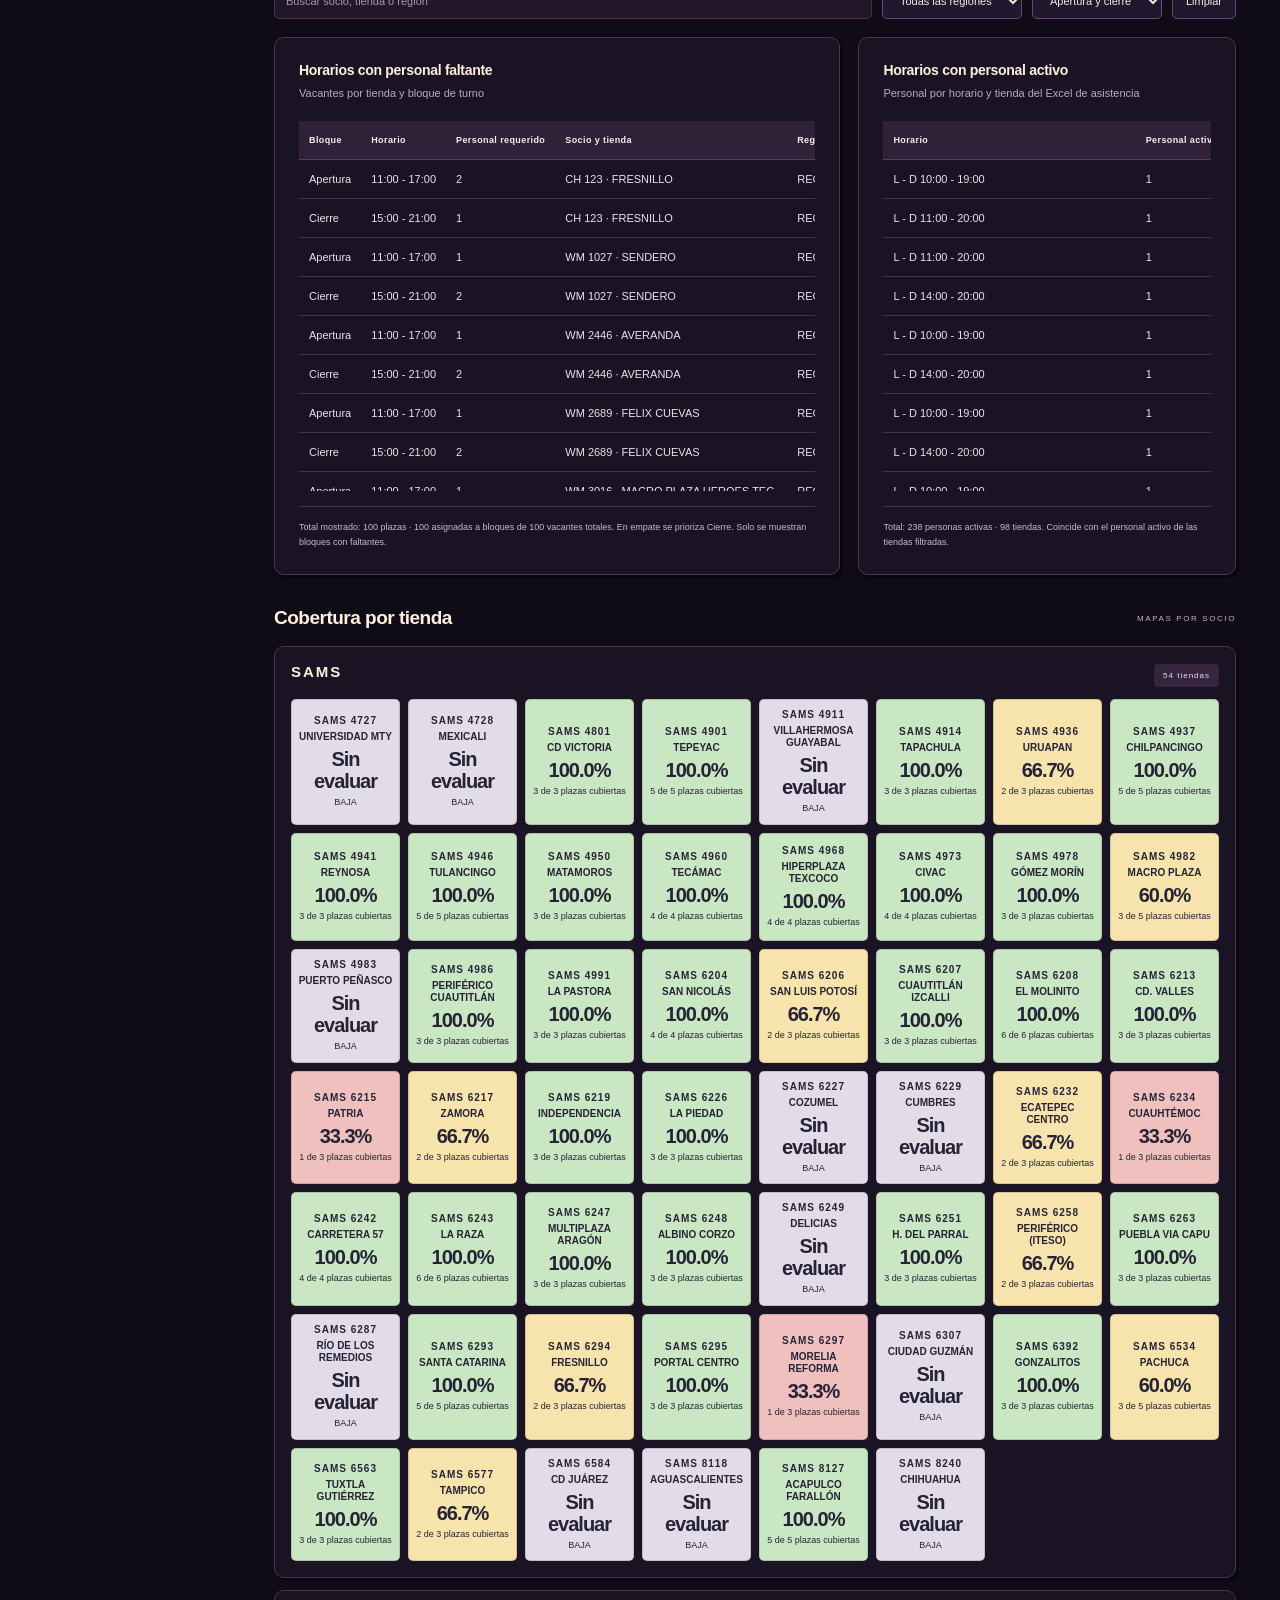
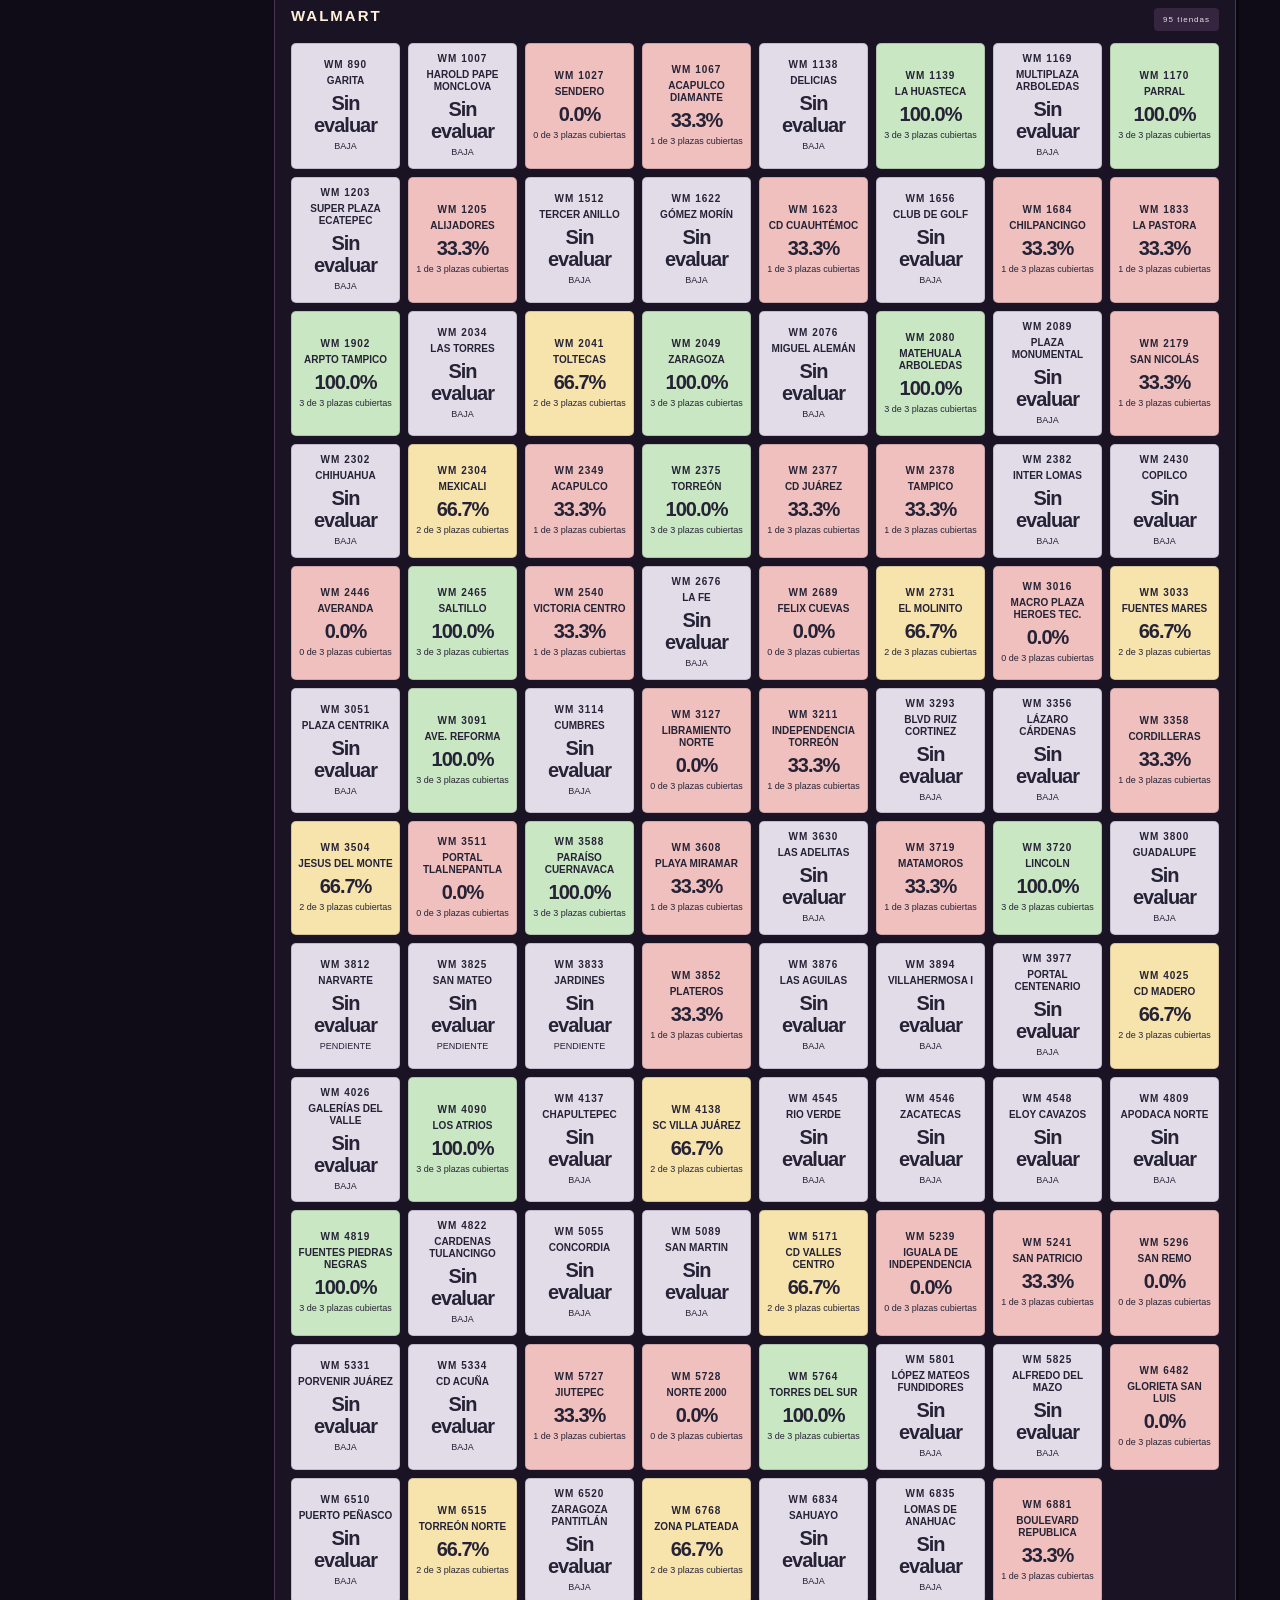
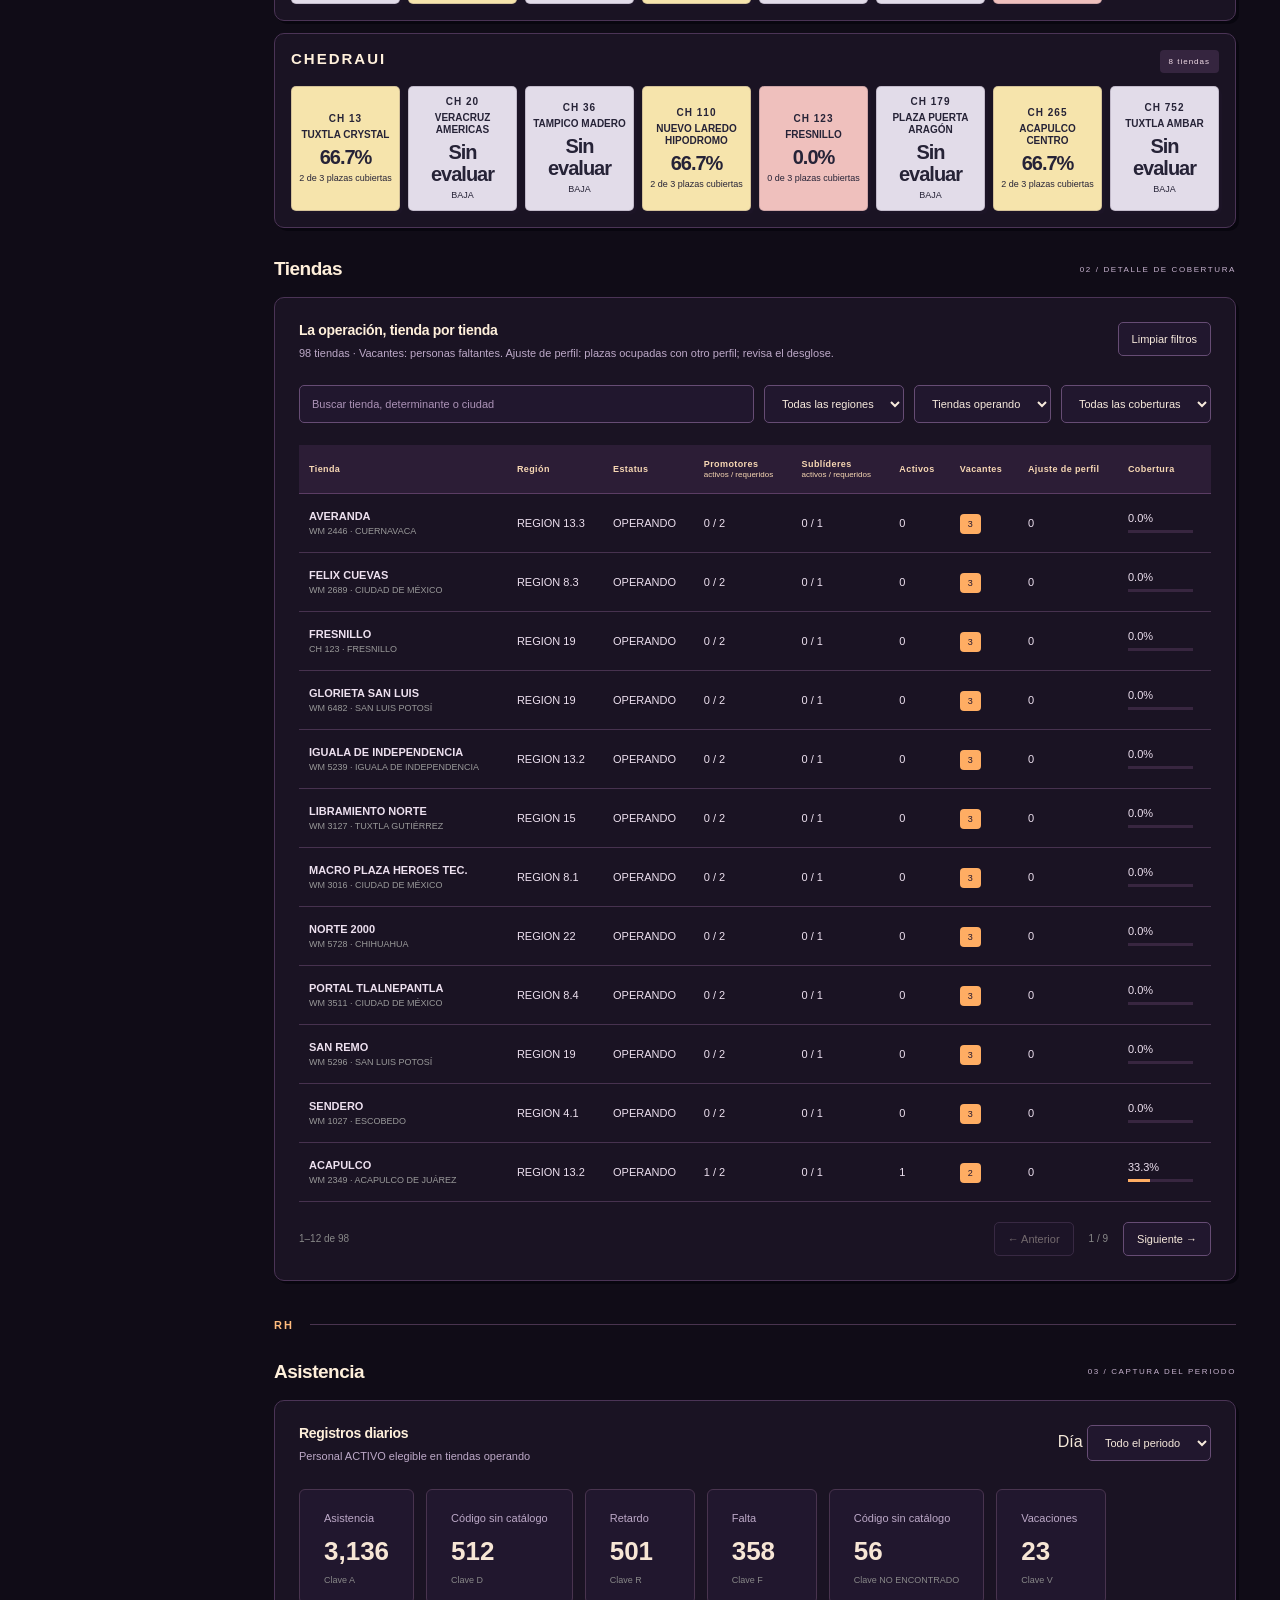
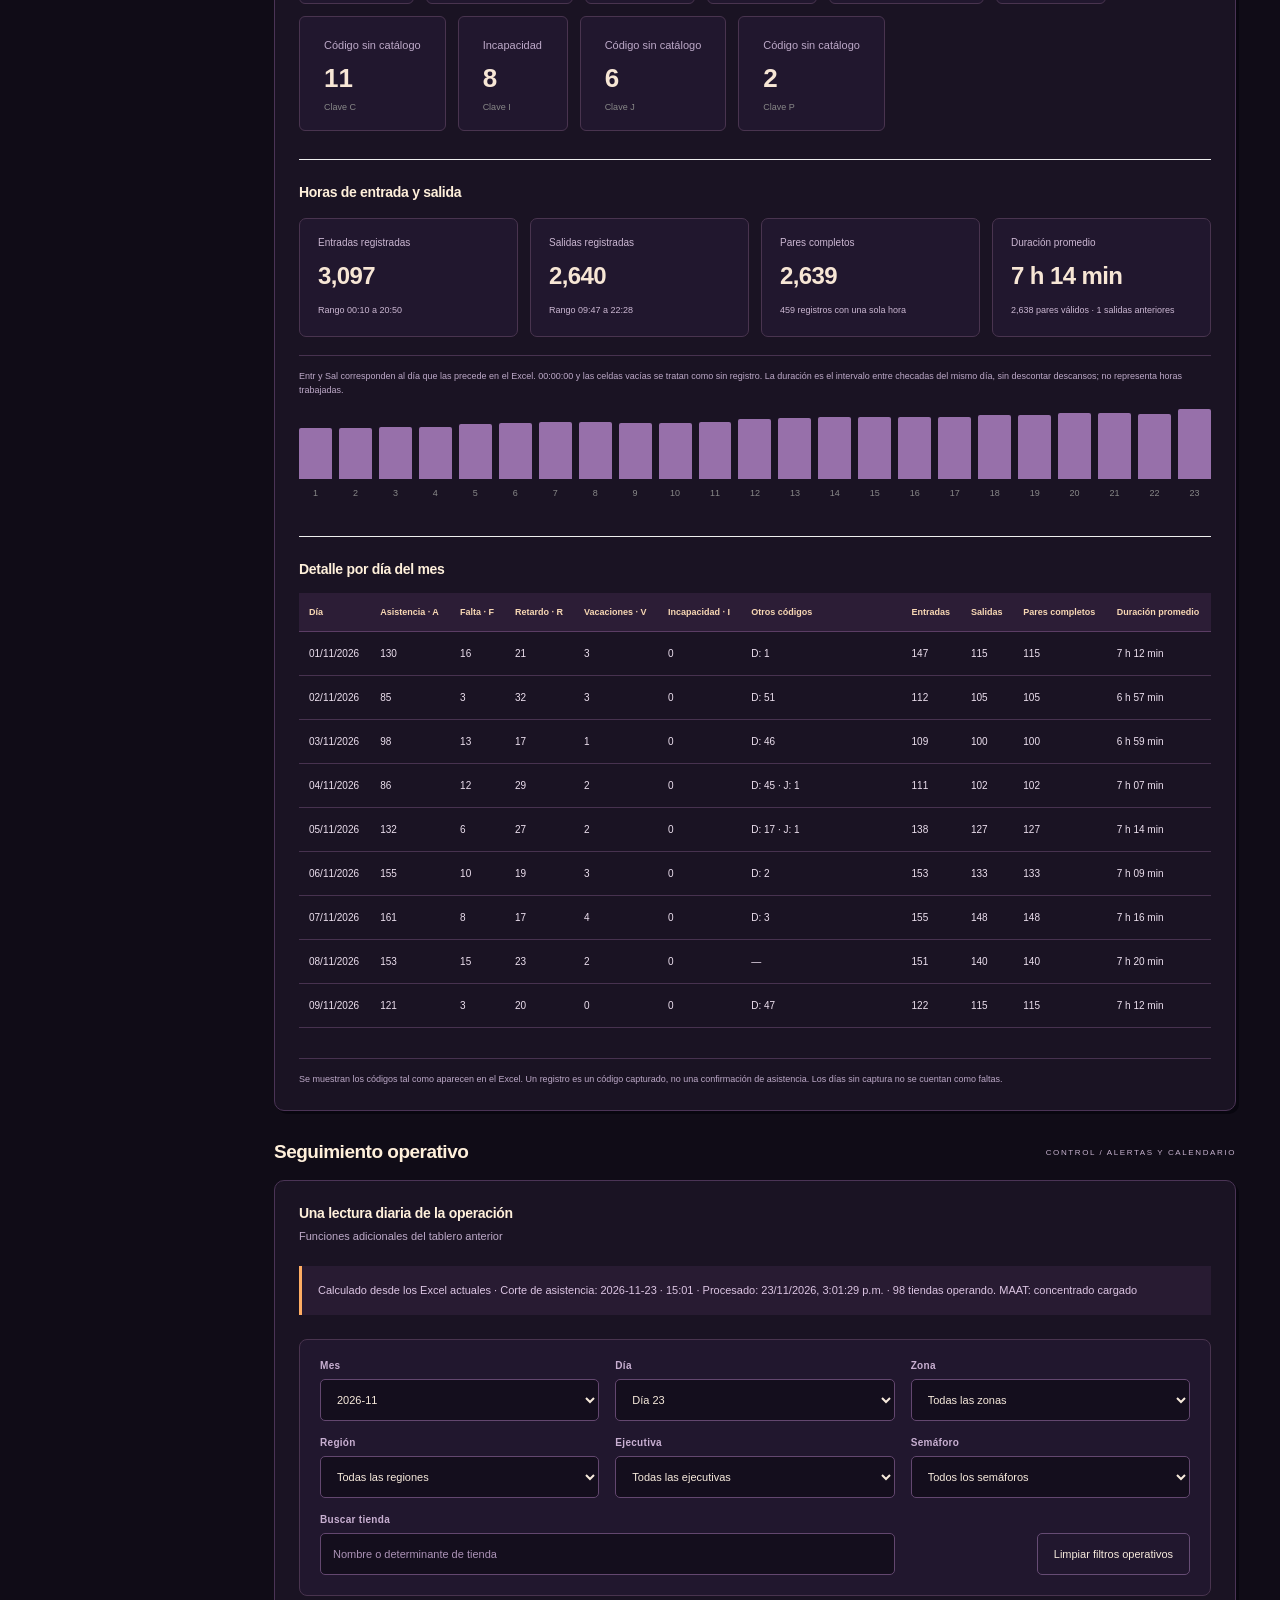
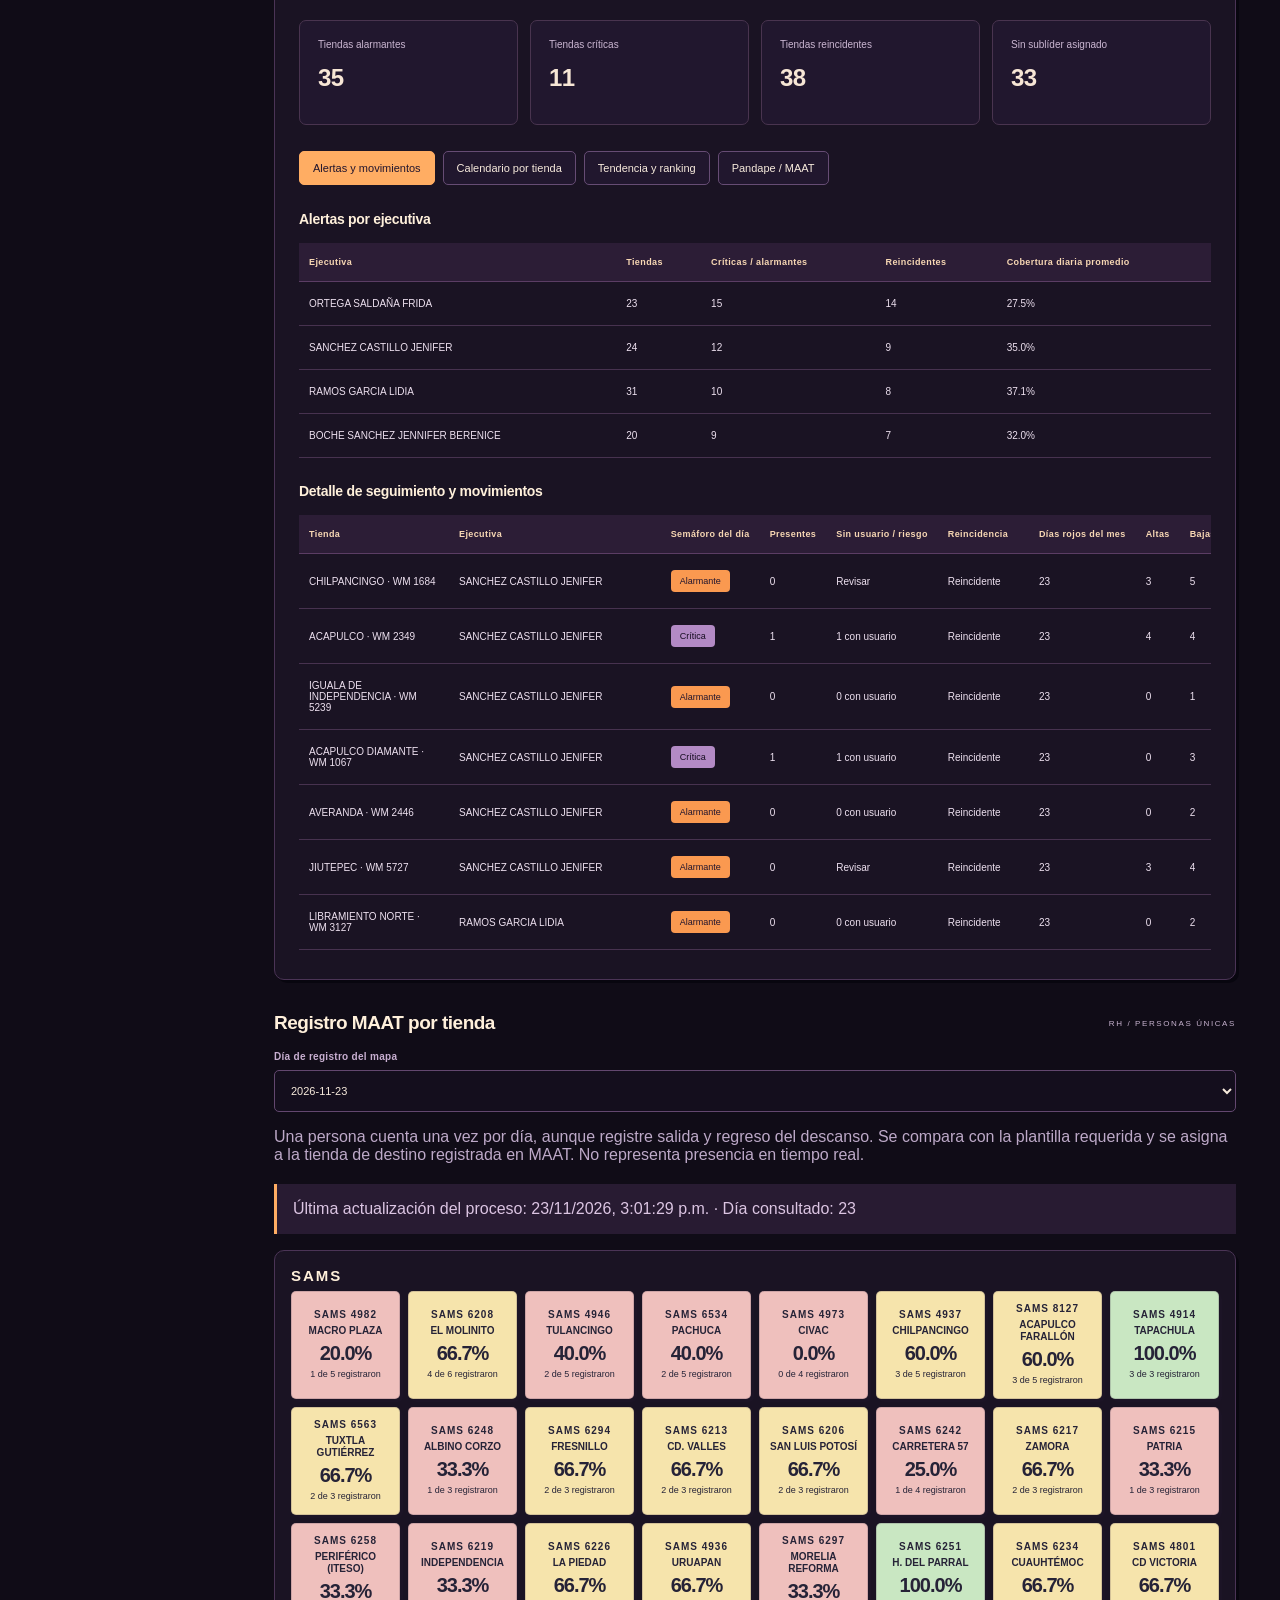
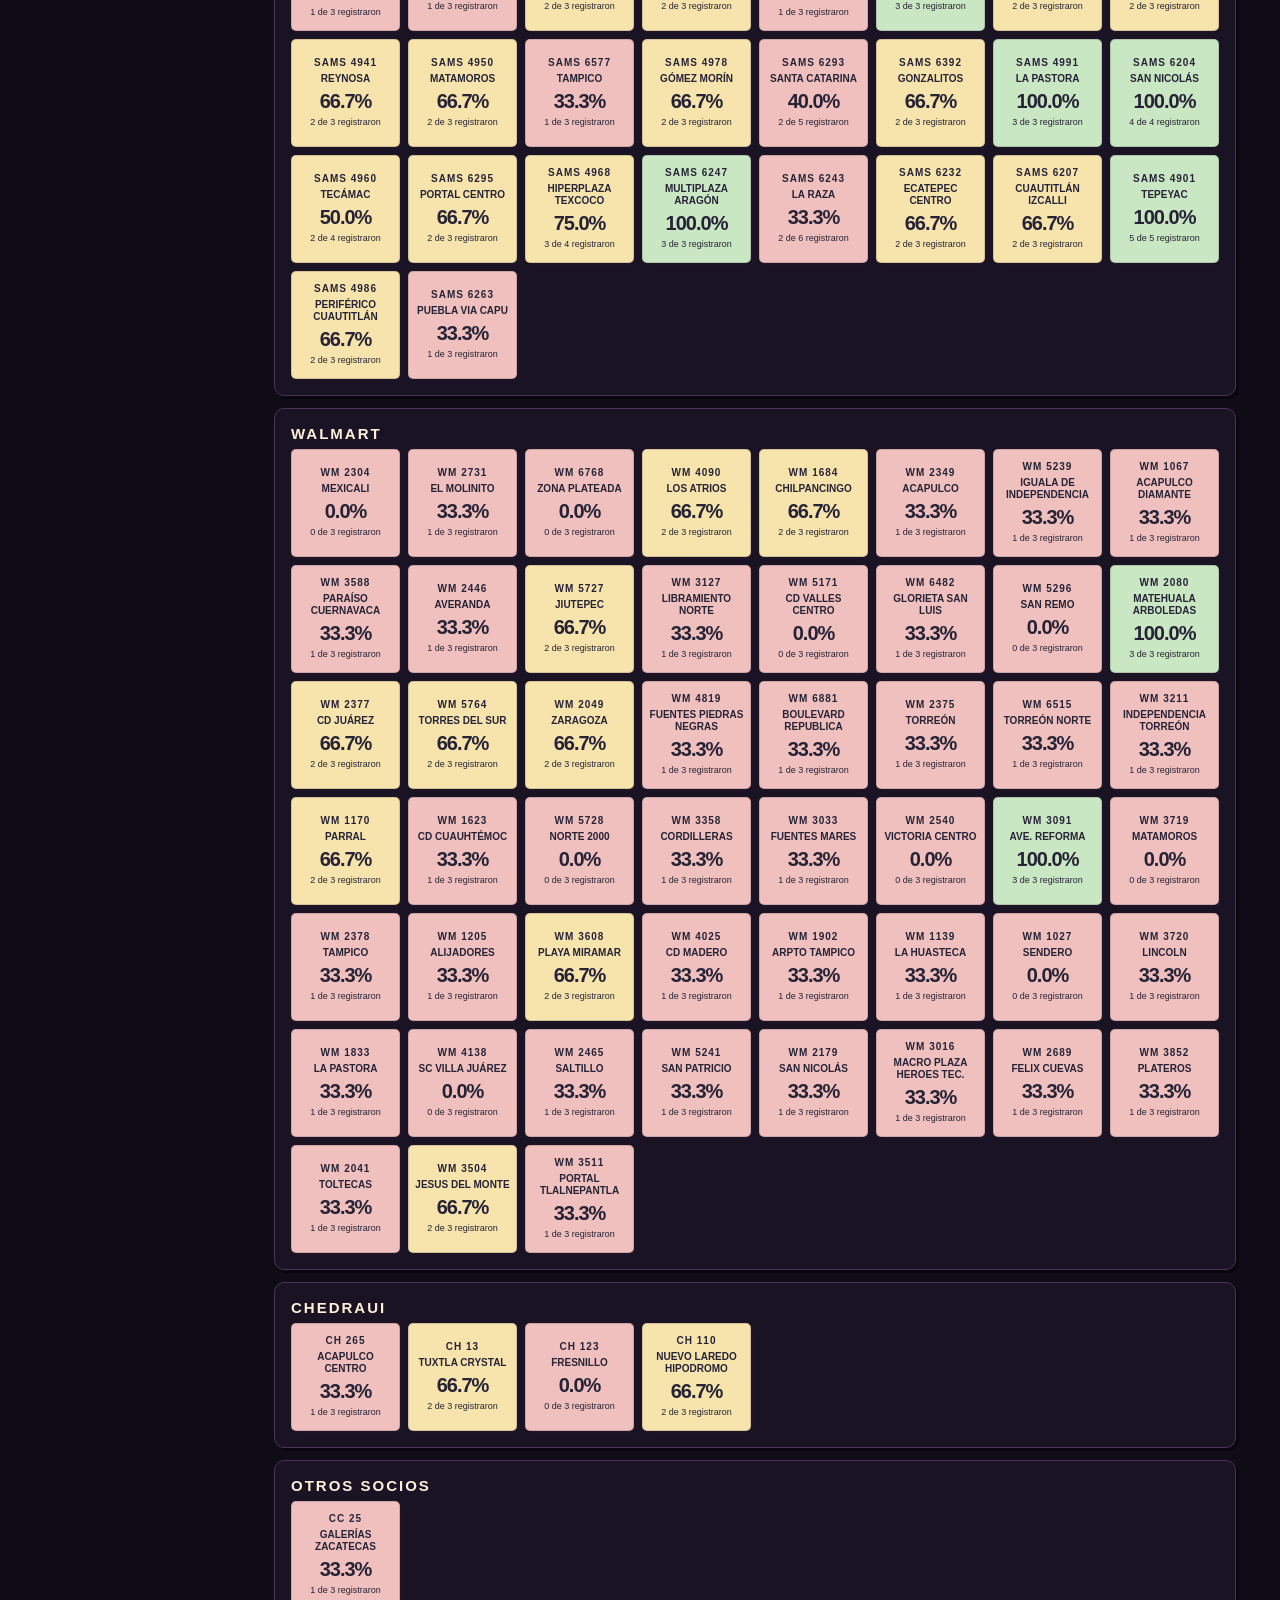
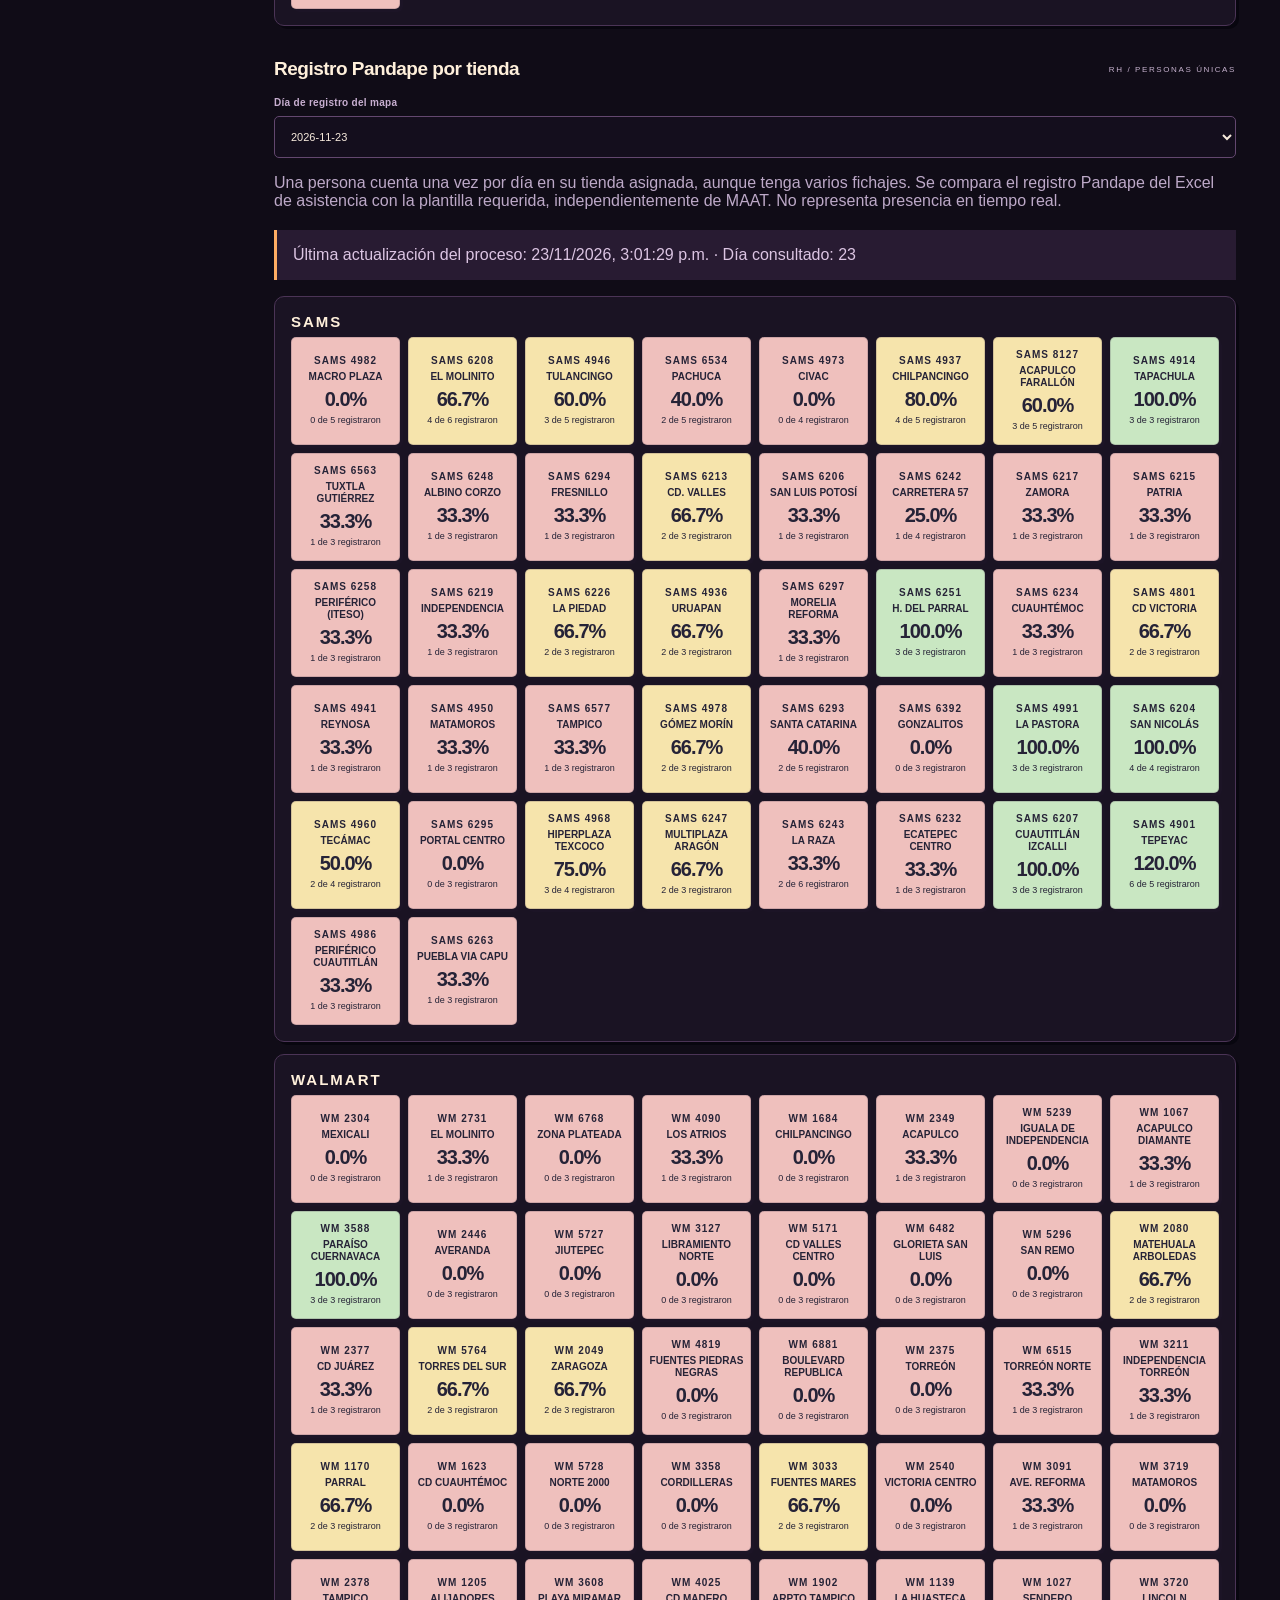
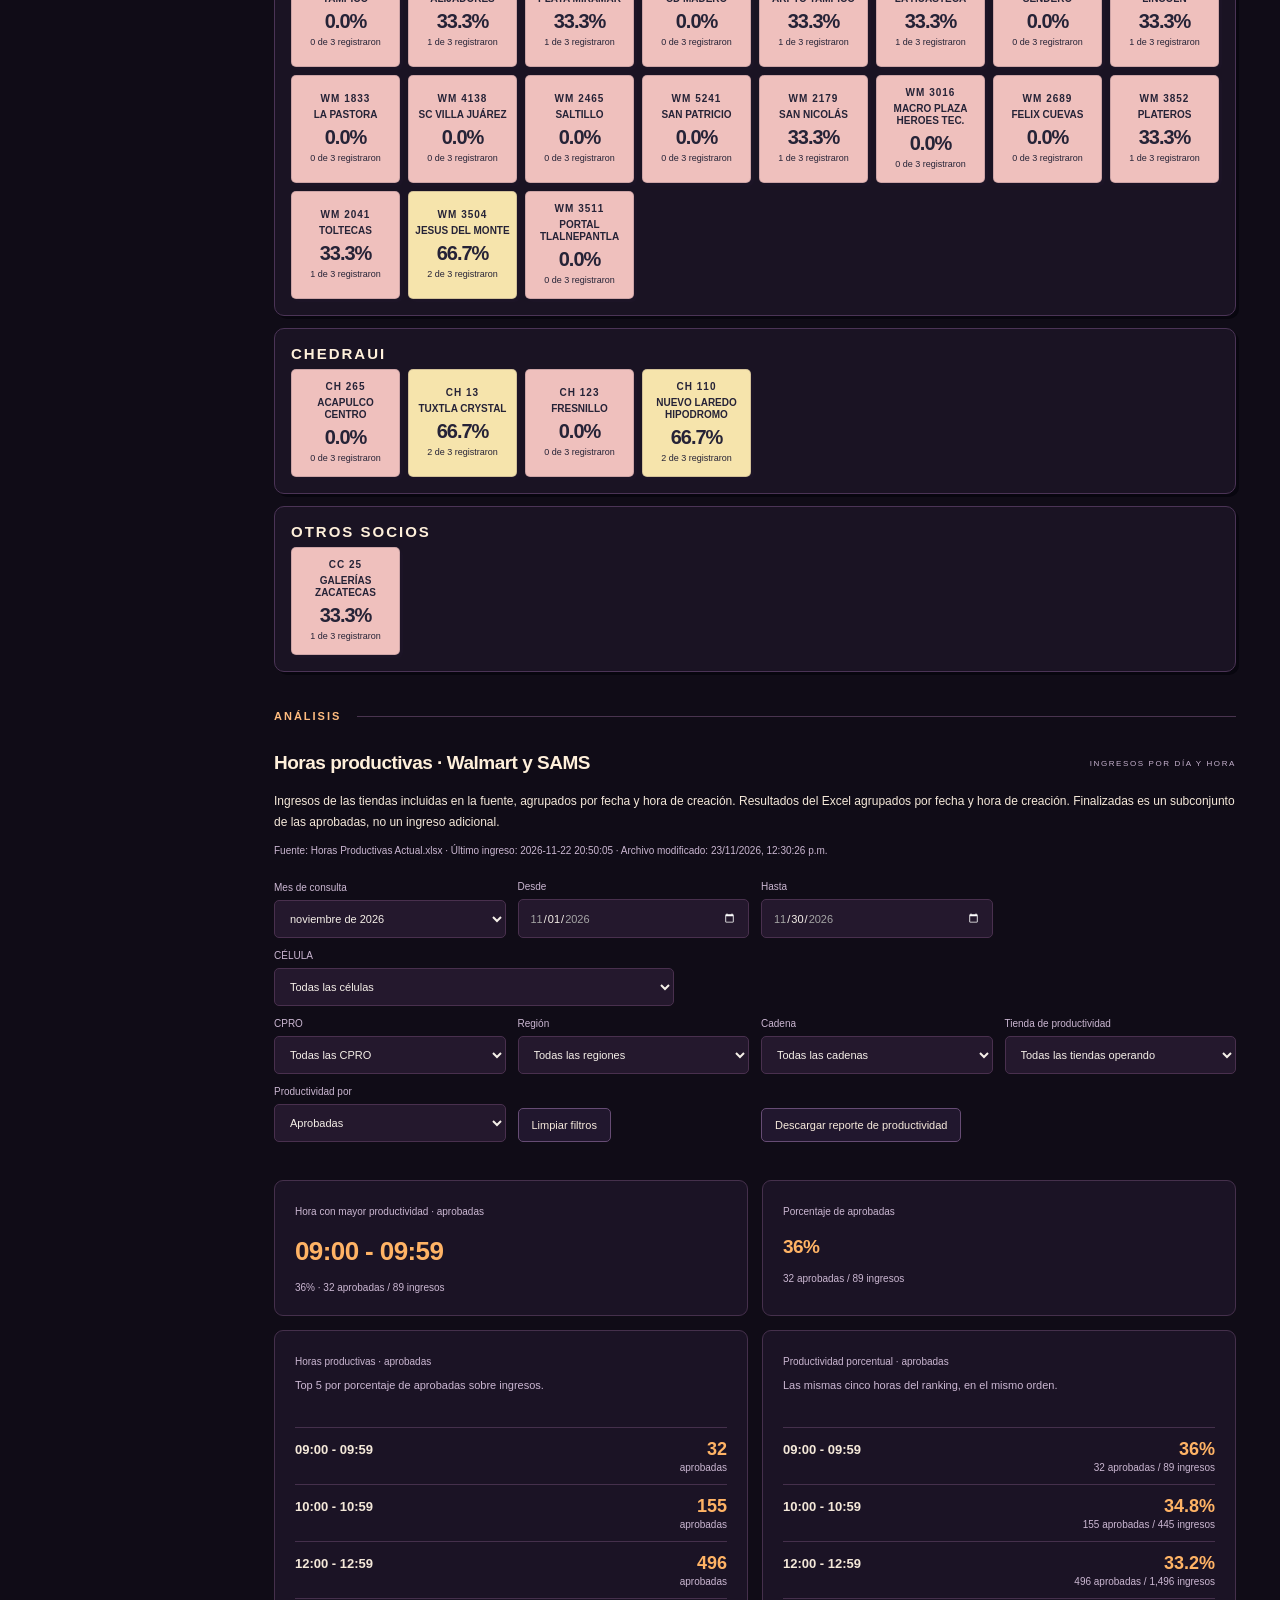
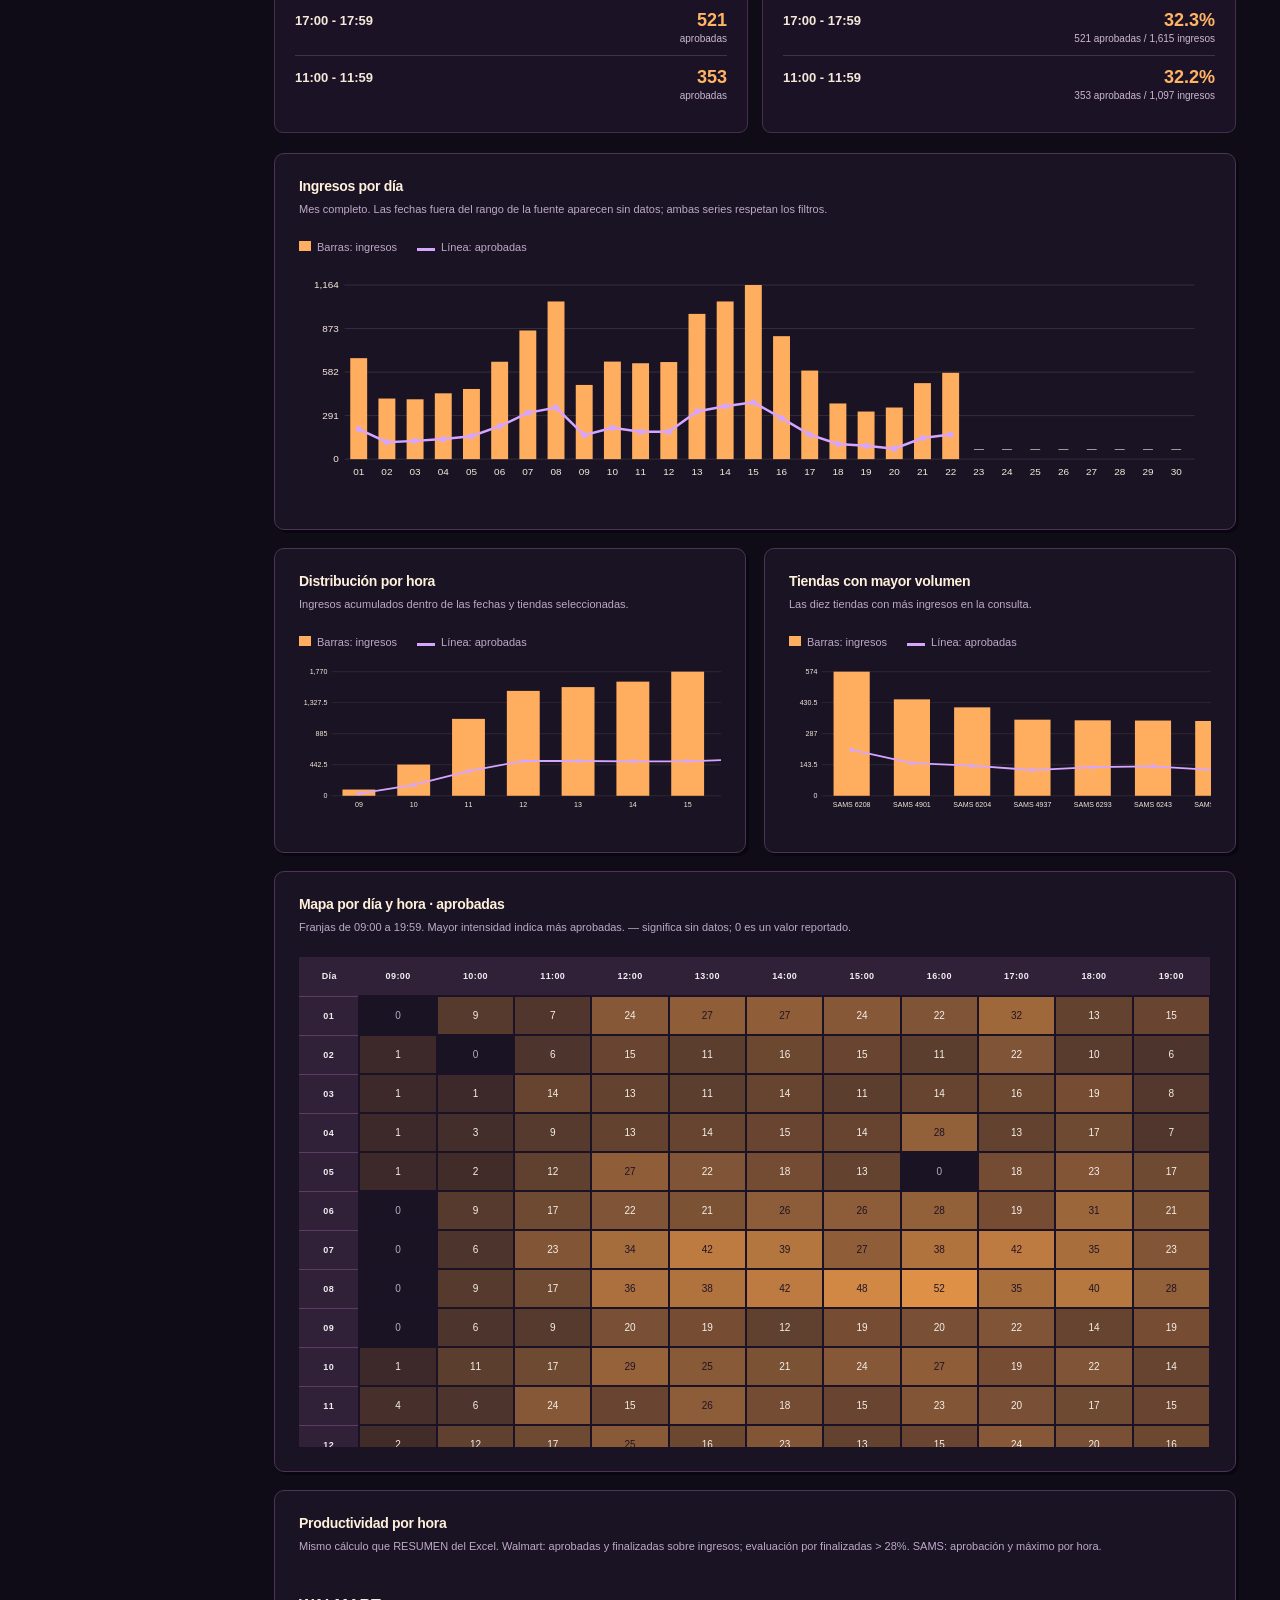
==== commit 1f9b2b18: "Separar cobertura por contrato de sueldo base y comisionista" ====
--- a/sitio/index.html
+++ b/sitio/index.html
@@ -1,5 +1,5 @@
 <!doctype html>
-<html lang="es"><head><meta charset="utf-8"><meta name="viewport" content="width=device-width, initial-scale=1"><meta name="description" content="Control de cobertura INVEX: plantilla, vacantes y asistencia por tienda."><title>INVEX · Control de cobertura</title><link rel="icon" type="image/svg+xml" href="favicon.svg?v=jack-pixel-20261013"><link rel="stylesheet" href="styles.css"><script defer src="data.js?v=p0-ahorra-20261102"></script><script defer src="exportaciones.js?v=soporte-resumen-20261102"></script><script defer src="app.js?v=mapas-registro-20261028"></script><link rel="stylesheet" href="temporada.css?v=halloween-20261013"><script defer src="temporada.js?v=diseno-persistente-20261102"></script><link rel="stylesheet" href="turnos.css?v=cobertura-filtros-20261015"><script defer src="turnos.js?v=cobertura-filtros-20261015"></script><link rel="stylesheet" href="productividad.css?v=alcances-app-20261102"><script defer src="reporte-productividad.js?v=sin-detalles-20261102"></script><script defer src="imagenes-productividad.js?v=horarios-desgloses-20261102"></script><script defer src="lector-cuponera.js?v=alcances-coherentes-20261102"></script><script defer src="cargar-cuponera.js?v=local-imagenes-20261102"></script><script defer src="productividad.js?v=horarios-desgloses-20261102"></script><link rel="stylesheet" href="mapas-cobertura.css?v=20261027-compacto"><link rel="stylesheet" href="navegacion.css?v=areas-20261027"><script defer src="navegacion.js?v=predictivo-20261030"></script><link rel="stylesheet" href="predictivo.css?v=20261030"><script defer src="predictivo.js?v=celula-20261102"></script></head>
+<html lang="es"><head><meta charset="utf-8"><meta name="viewport" content="width=device-width, initial-scale=1"><meta name="description" content="Control de cobertura INVEX: plantilla, vacantes y asistencia por tienda."><title>INVEX · Control de cobertura</title><link rel="icon" type="image/svg+xml" href="favicon.svg?v=jack-pixel-20261013"><link rel="stylesheet" href="styles.css"><script defer src="data.js?v=p0-ahorra-20261102"></script><script defer src="exportaciones.js?v=soporte-resumen-20261102"></script><script defer src="app.js?v=contratos-20261123"></script><link rel="stylesheet" href="temporada.css?v=halloween-20261013"><script defer src="temporada.js?v=diseno-persistente-20261102"></script><link rel="stylesheet" href="turnos.css?v=cobertura-filtros-20261015"><script defer src="turnos.js?v=contratos-20261123"></script><link rel="stylesheet" href="productividad.css?v=alcances-app-20261102"><script defer src="reporte-productividad.js?v=sin-detalles-20261102"></script><script defer src="imagenes-productividad.js?v=horarios-desgloses-20261102"></script><script defer src="lector-cuponera.js?v=alcances-coherentes-20261102"></script><script defer src="cargar-cuponera.js?v=local-imagenes-20261102"></script><script defer src="productividad.js?v=horarios-desgloses-20261102"></script><link rel="stylesheet" href="mapas-cobertura.css?v=20261027-compacto"><link rel="stylesheet" href="navegacion.css?v=areas-20261027"><script defer src="navegacion.js?v=predictivo-20261030"></script><link rel="stylesheet" href="predictivo.css?v=20261030"><script defer src="predictivo.js?v=celula-20261102"></script></head>
 <body><aside><a class="brand" href="#cobertura">INVEX<span>CONTROL DE COBERTURA</span></a><div class="nav-label">ESPACIO DE TRABAJO</div><nav aria-label="Áreas y secciones" class="area-nav">
 <details class="nav-area" open><summary>RECLUTAMIENTO</summary><div class="nav-submenu"><a href="#cobertura" class="selected">Cobertura</a><a href="#tiendas">Tiendas</a></div></details>
 <details class="nav-area" open><summary>RH</summary><div class="nav-submenu"><a href="#asistencia">Asistencias</a><a href="#operacion">Seguimiento operativo</a></div></details>
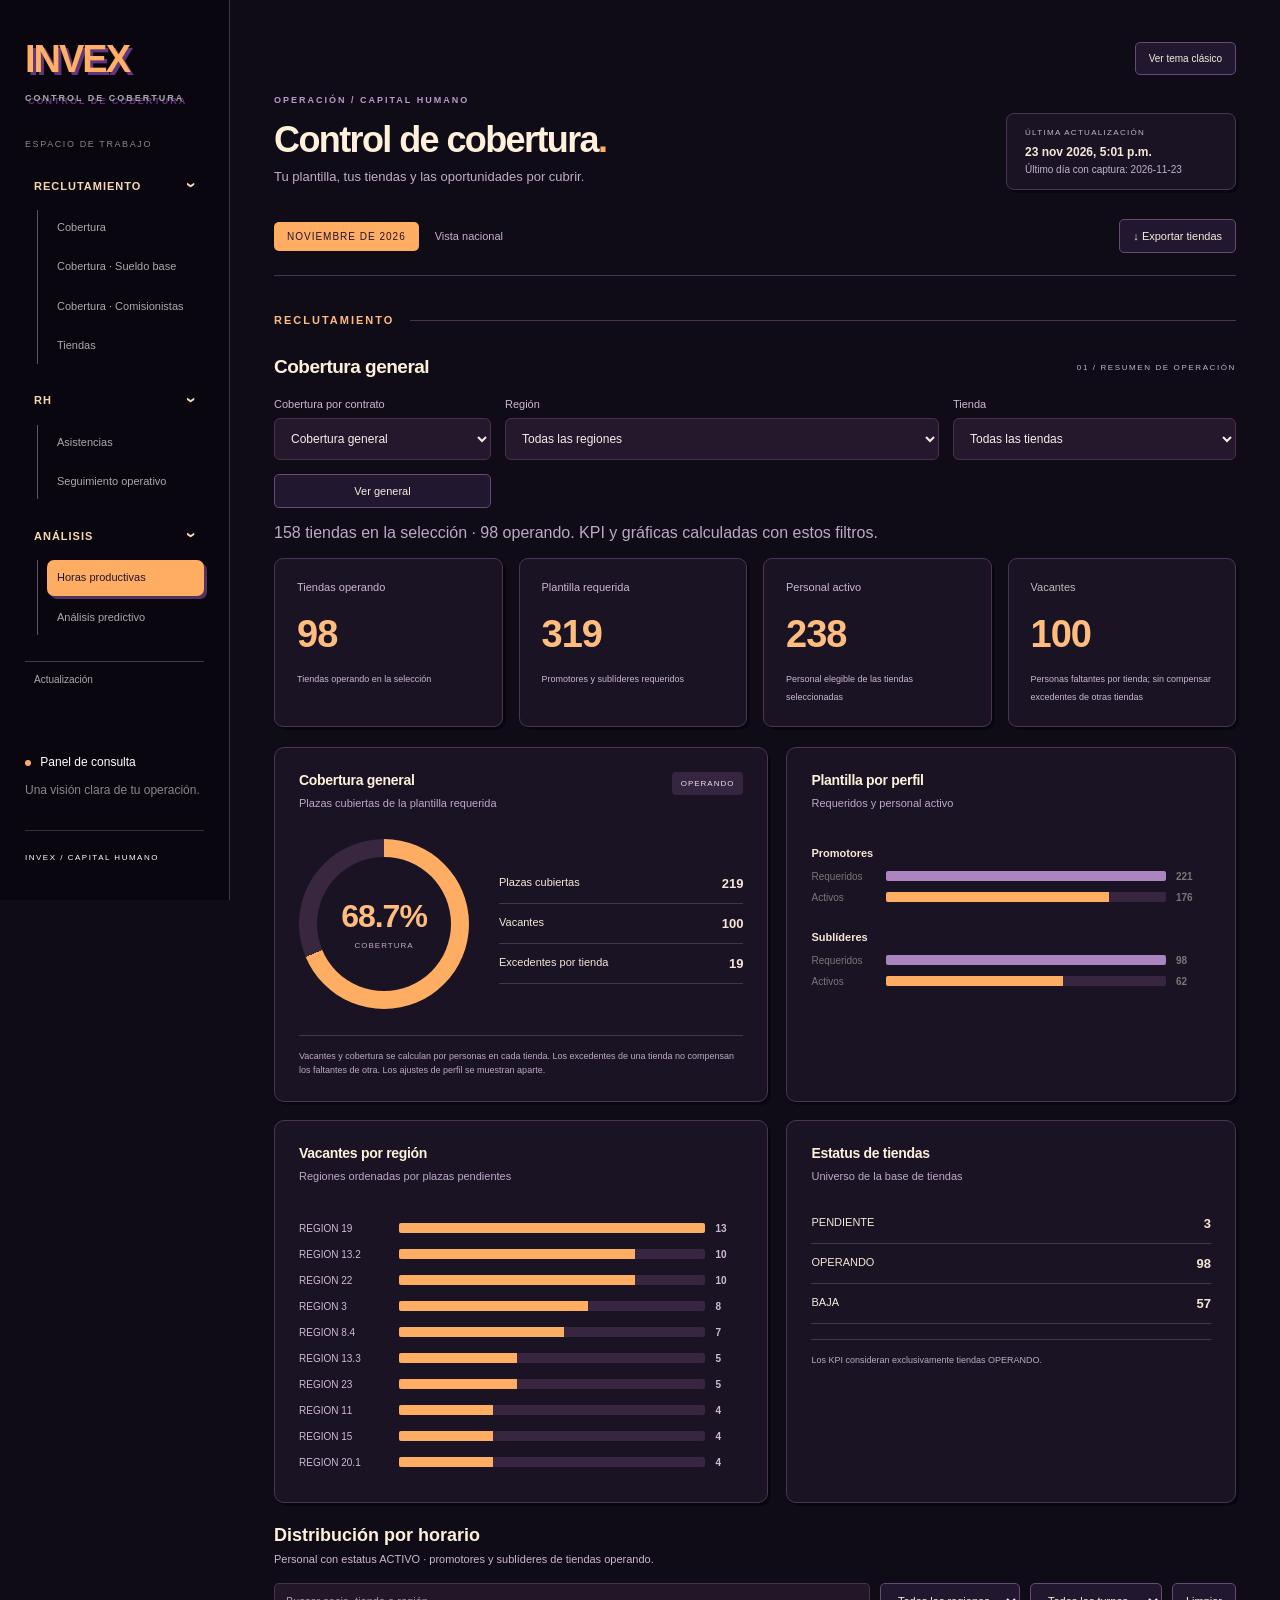
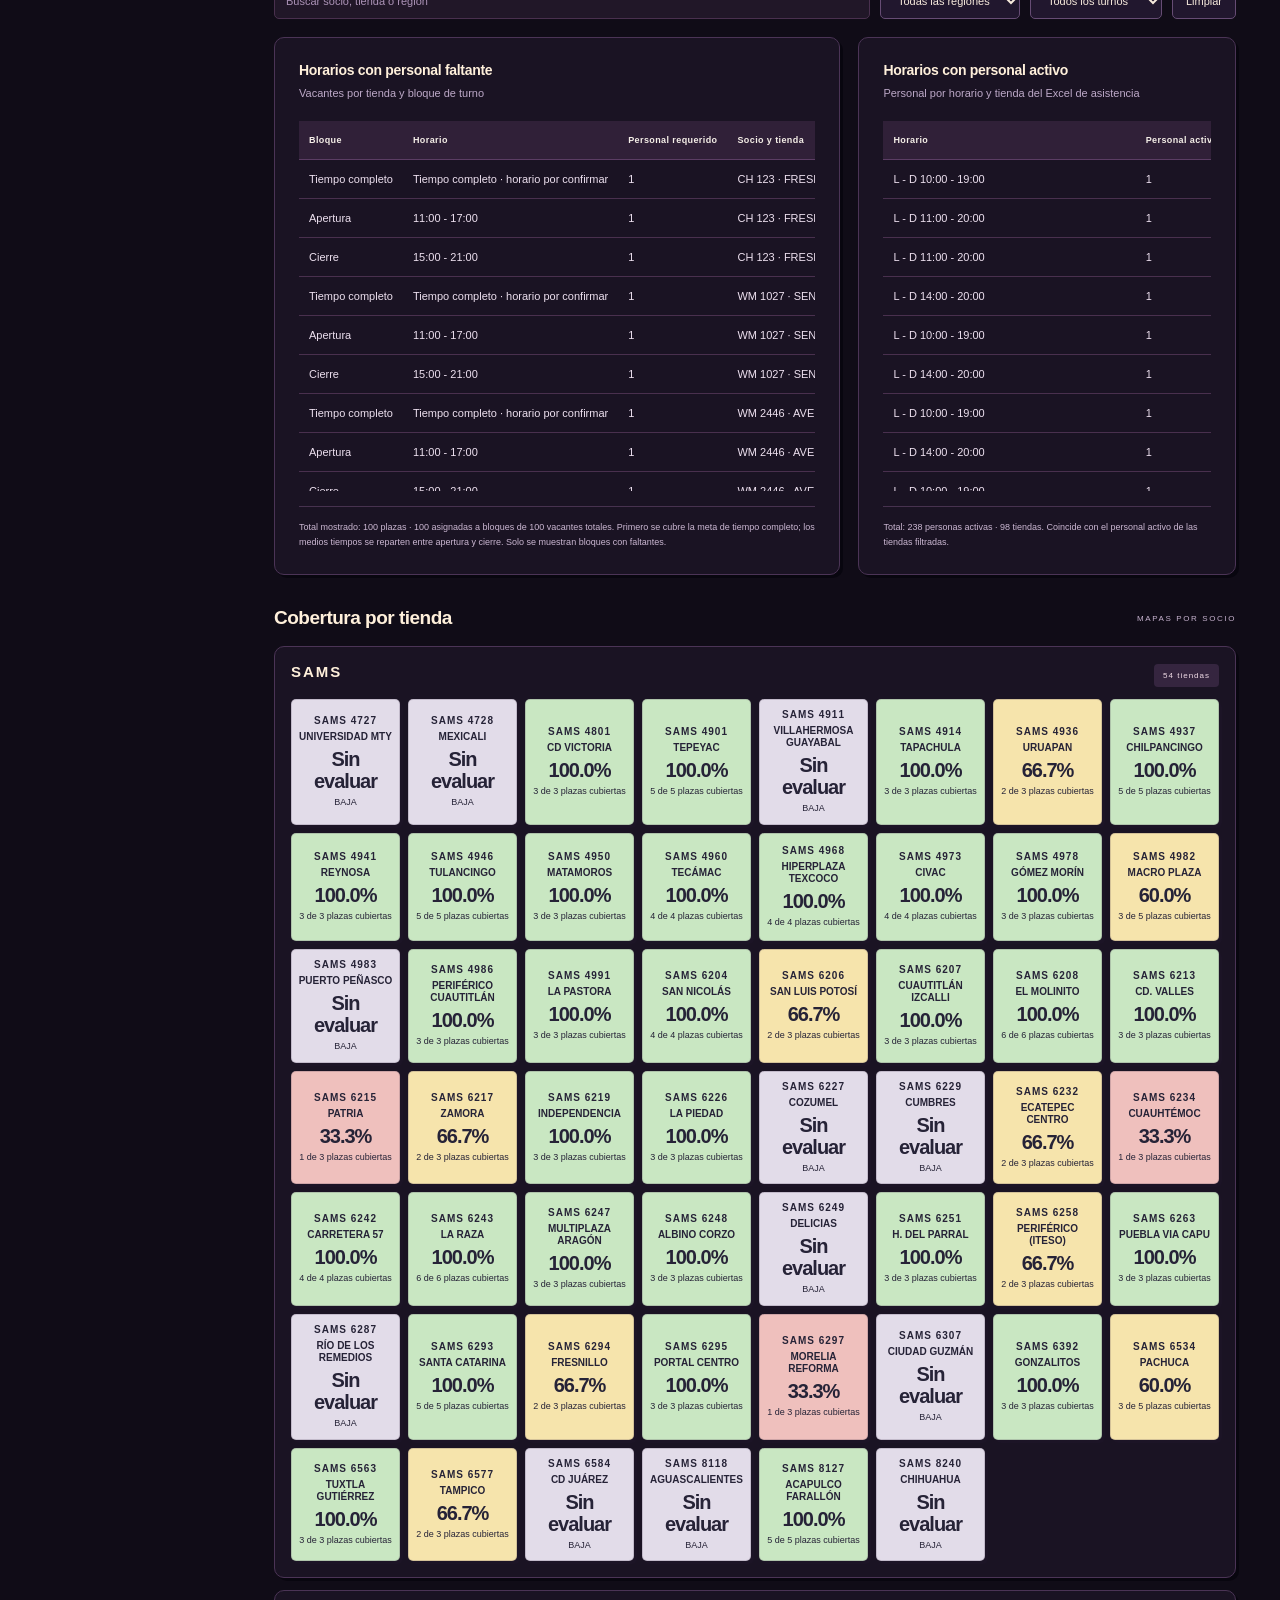
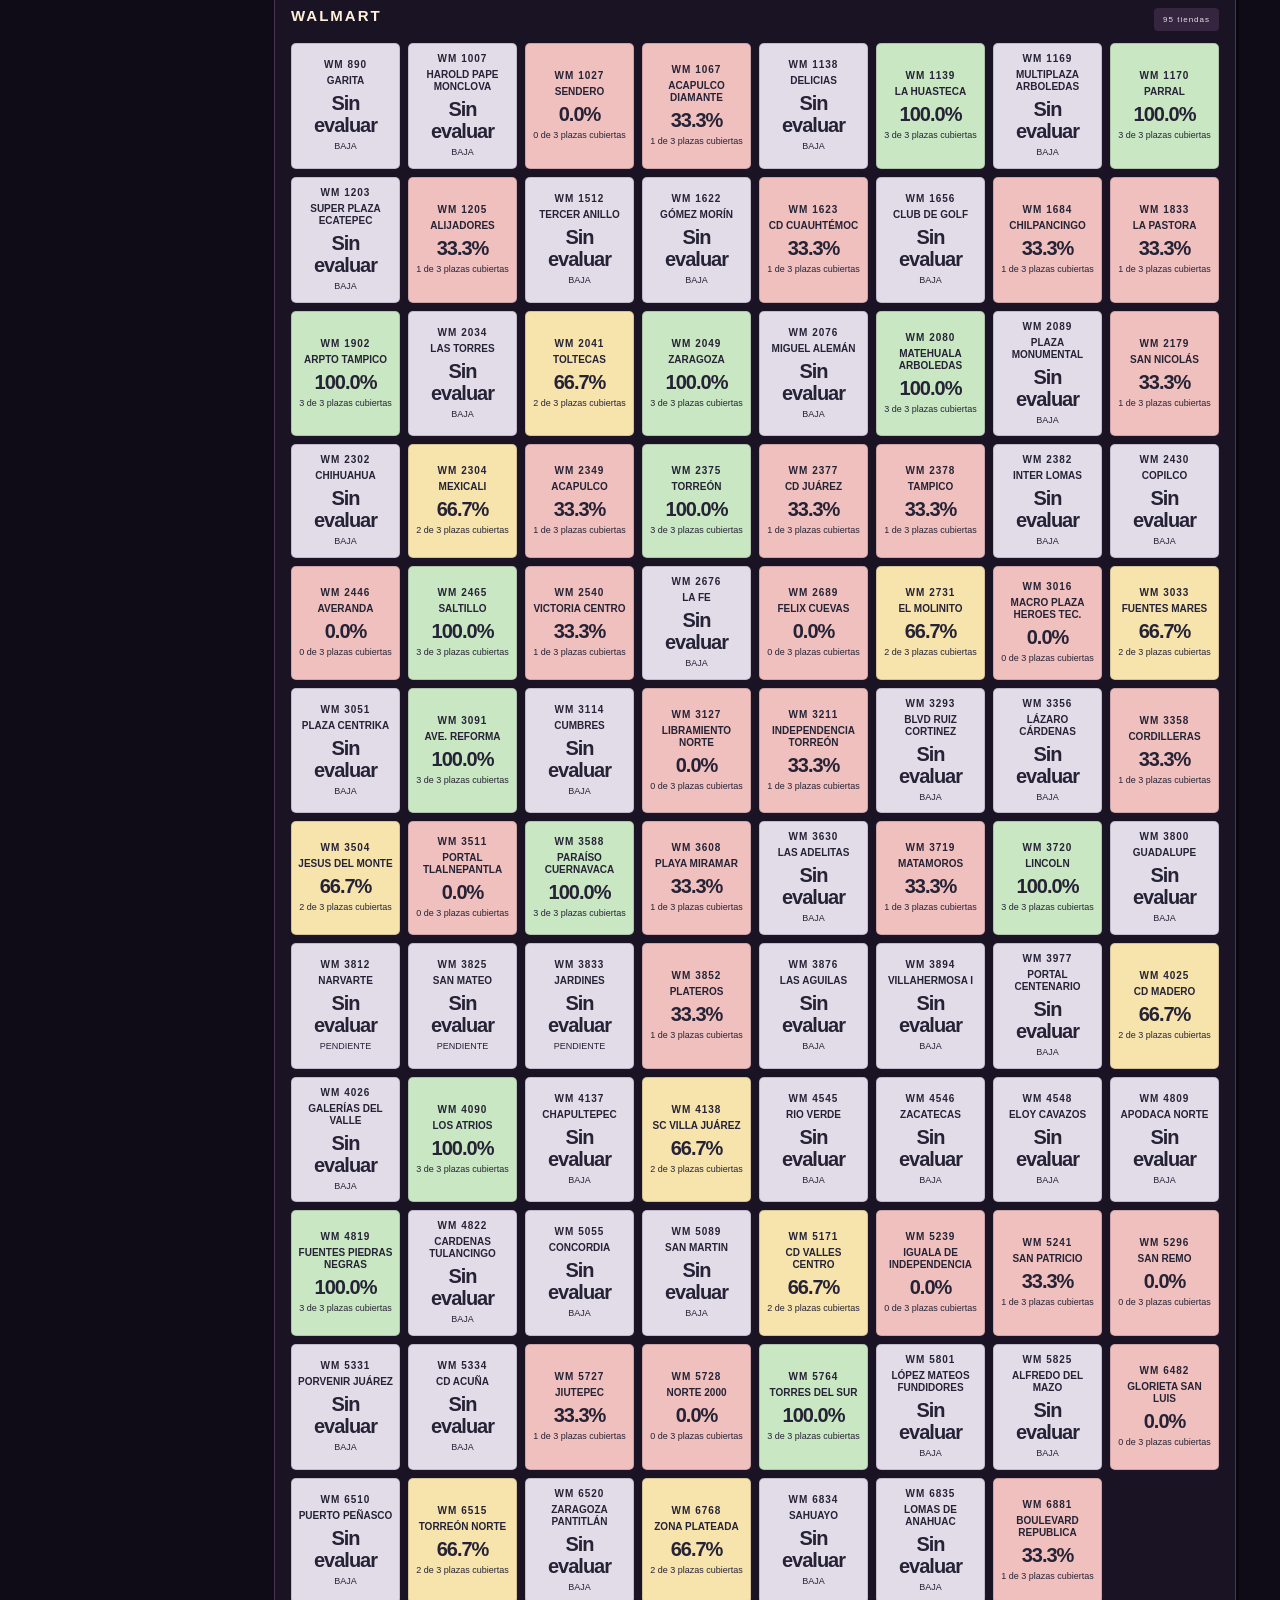
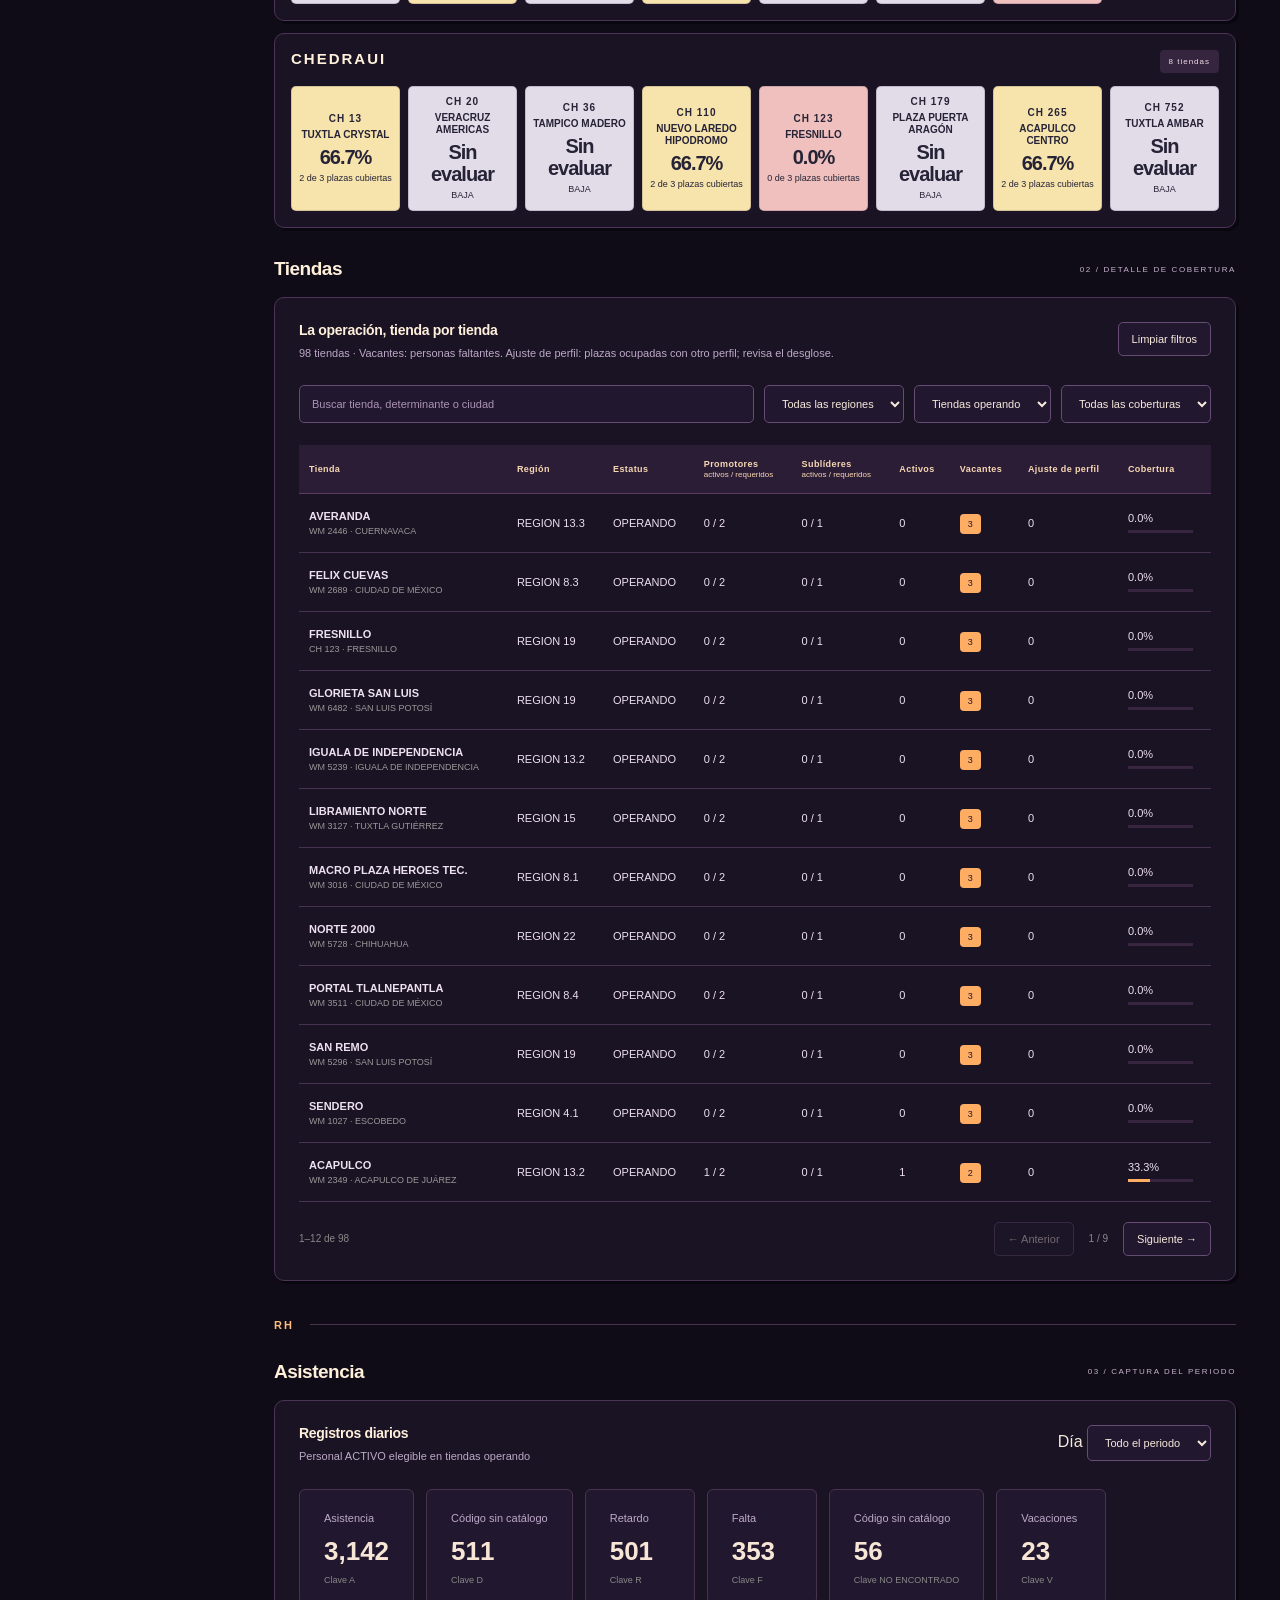
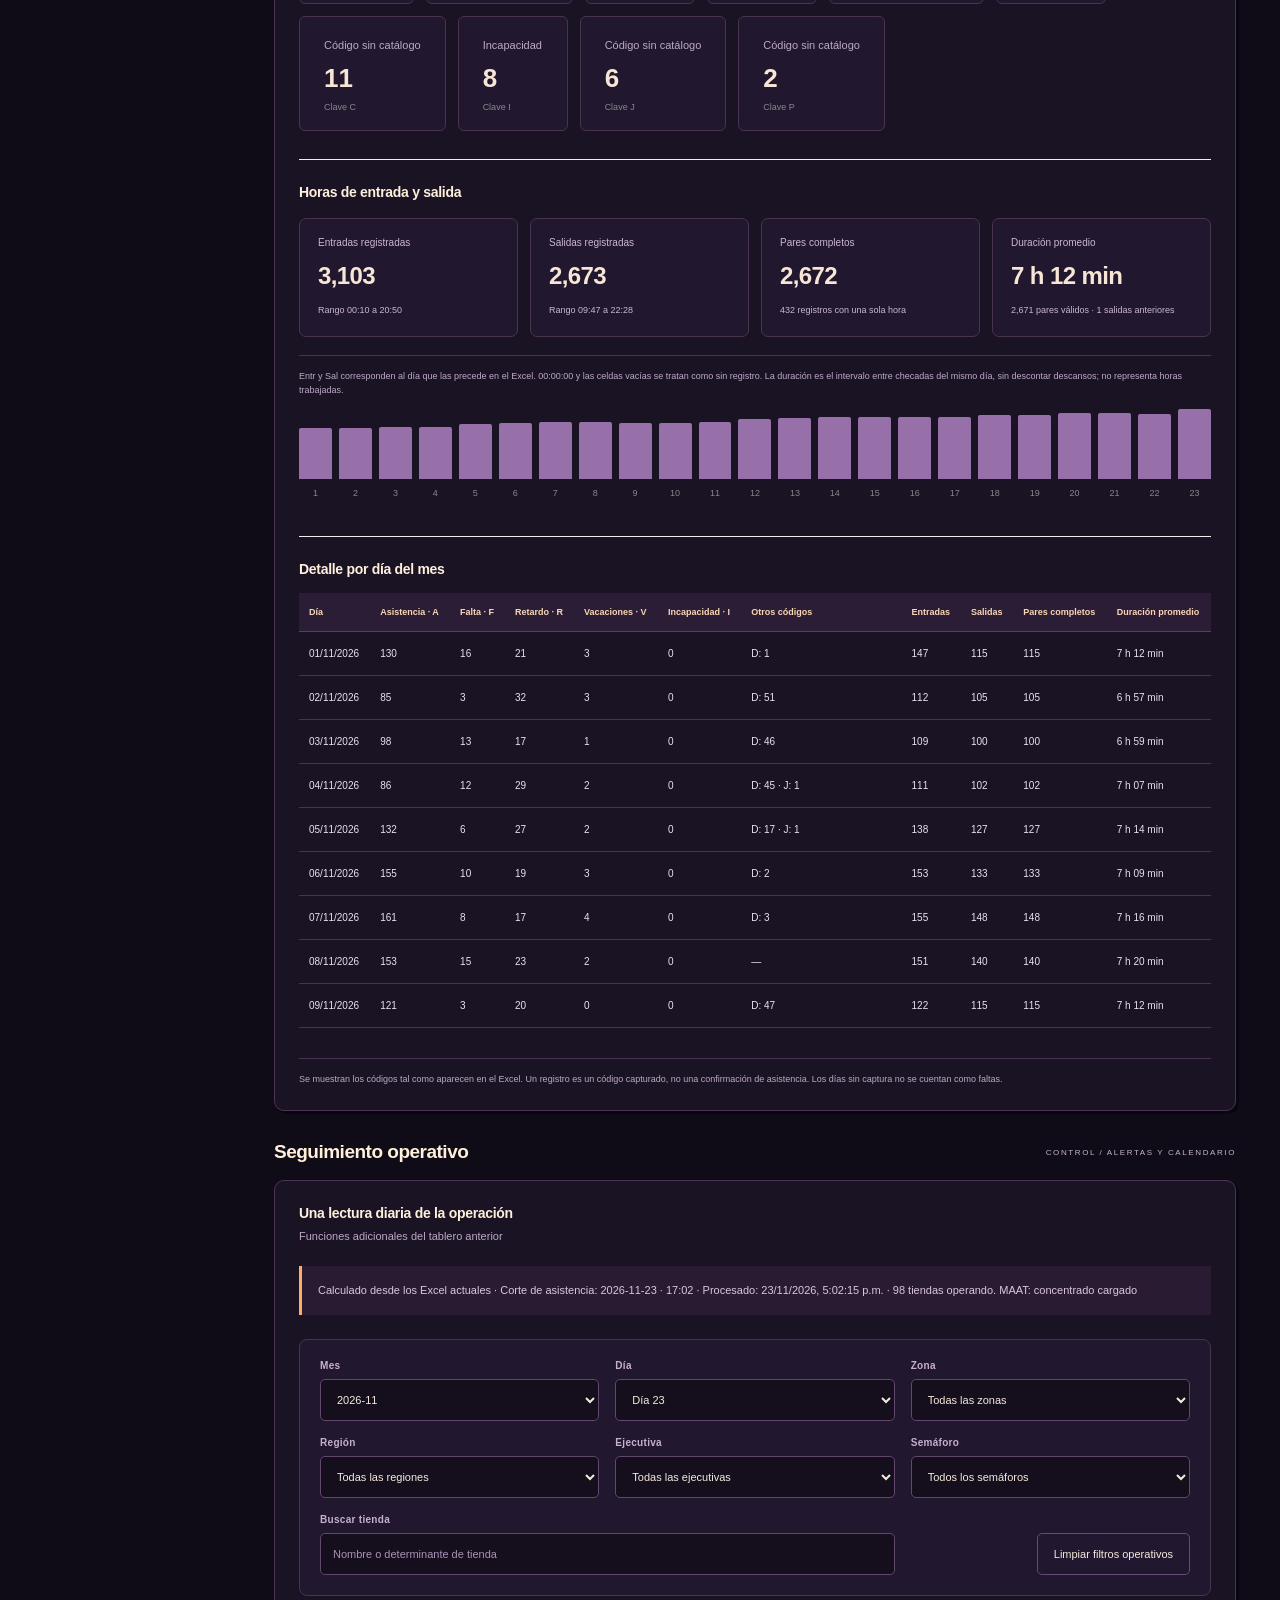
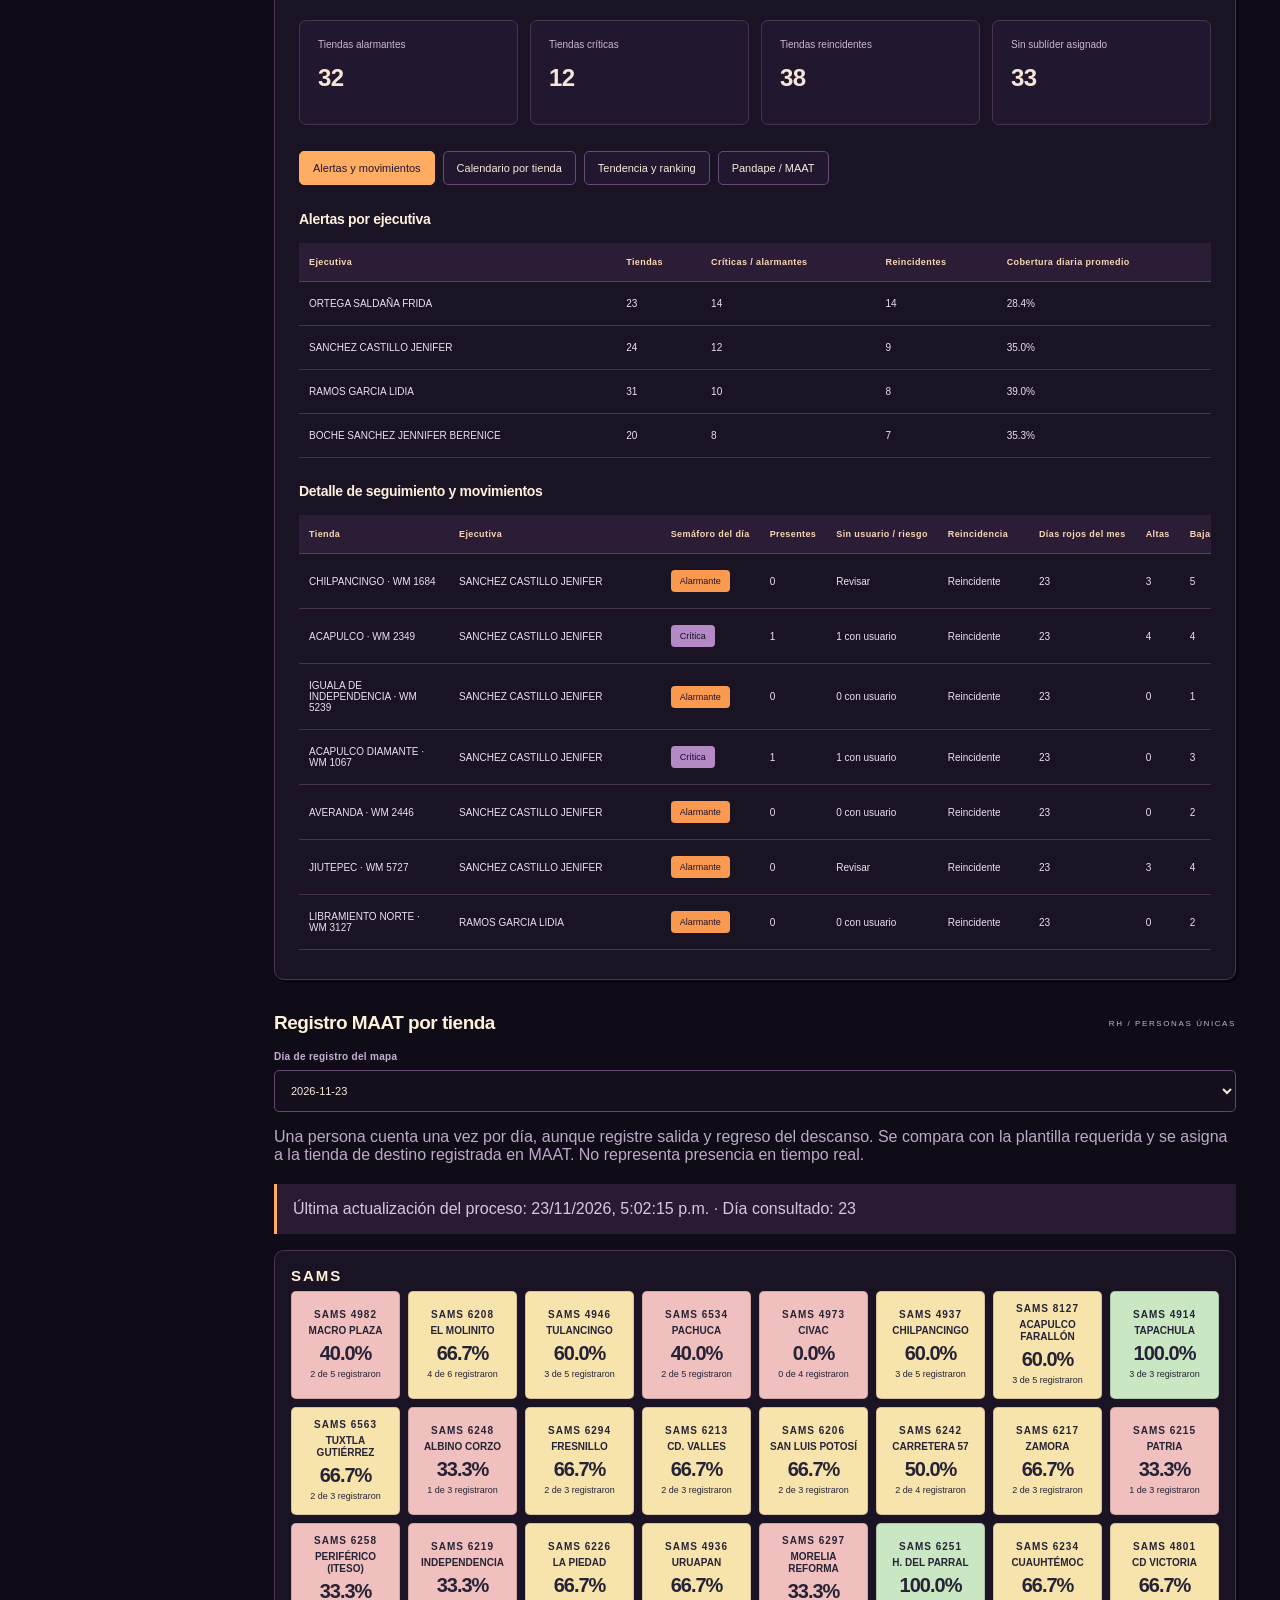
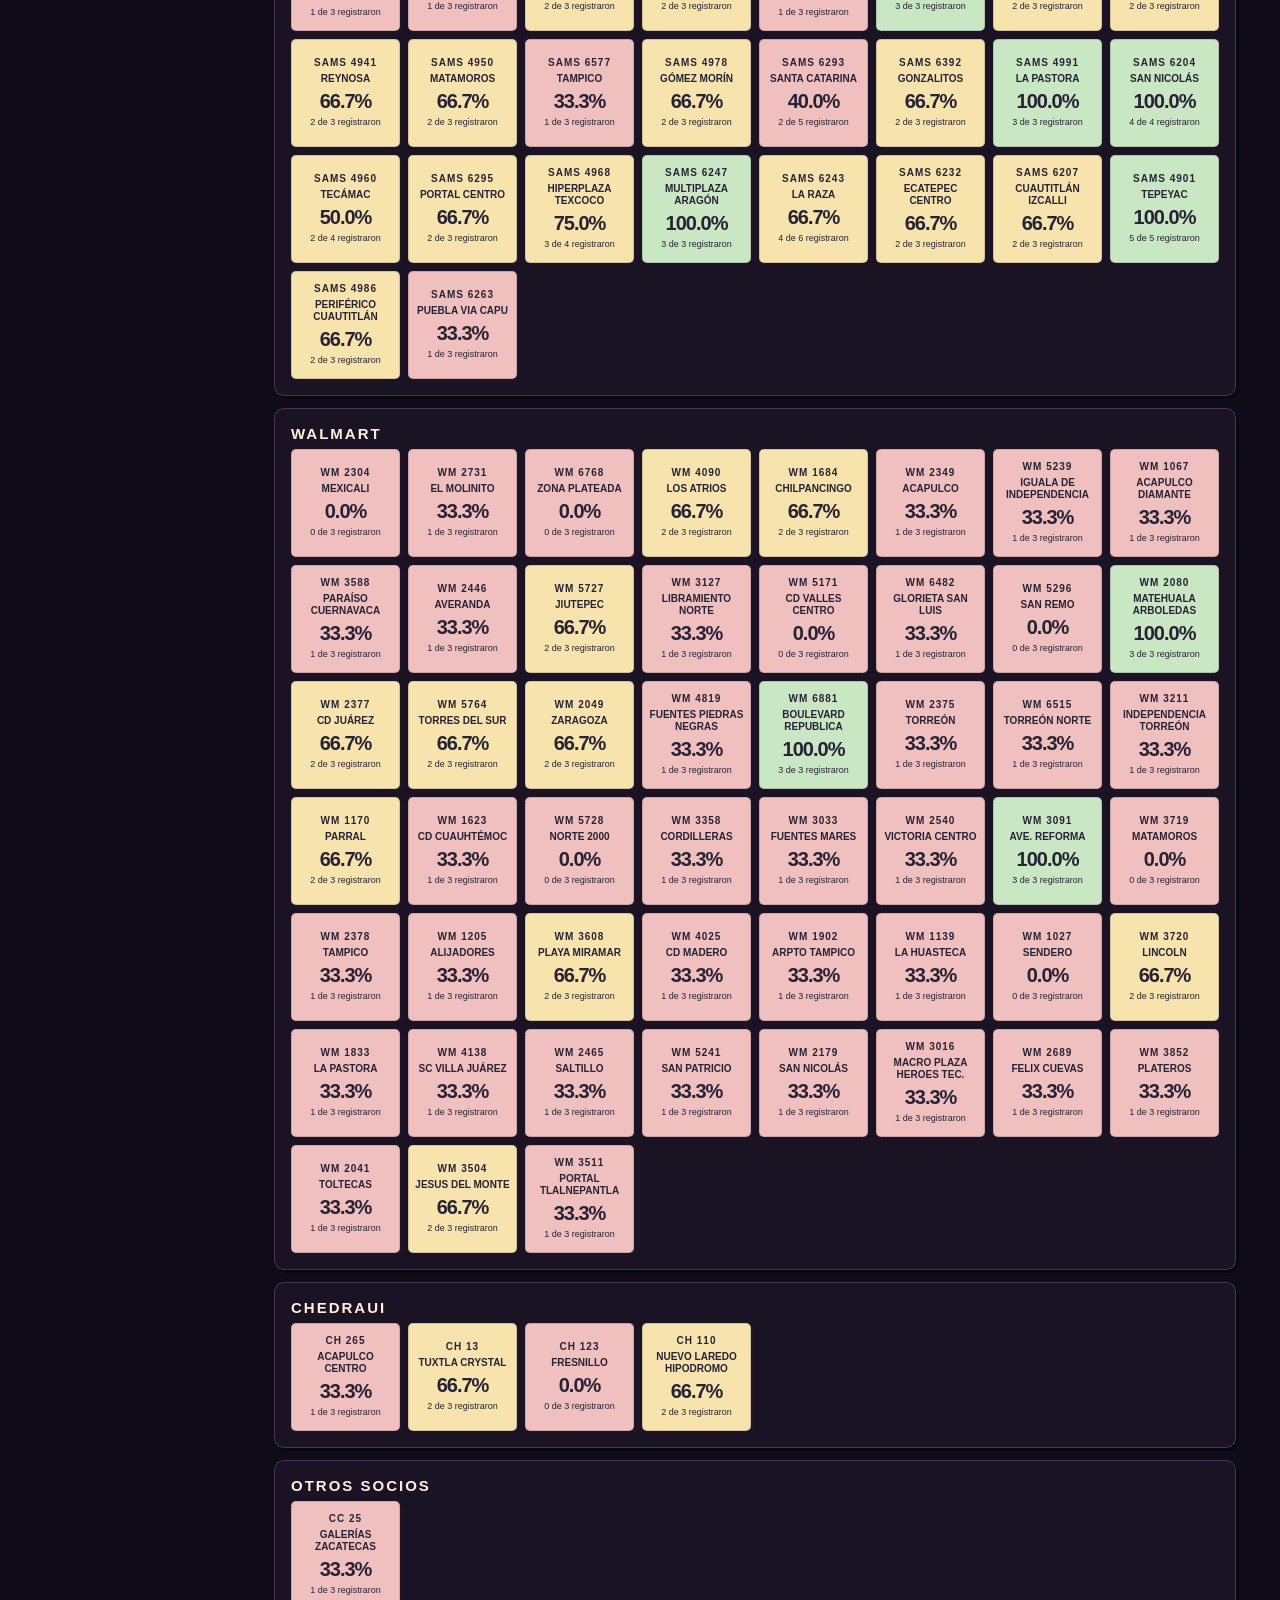
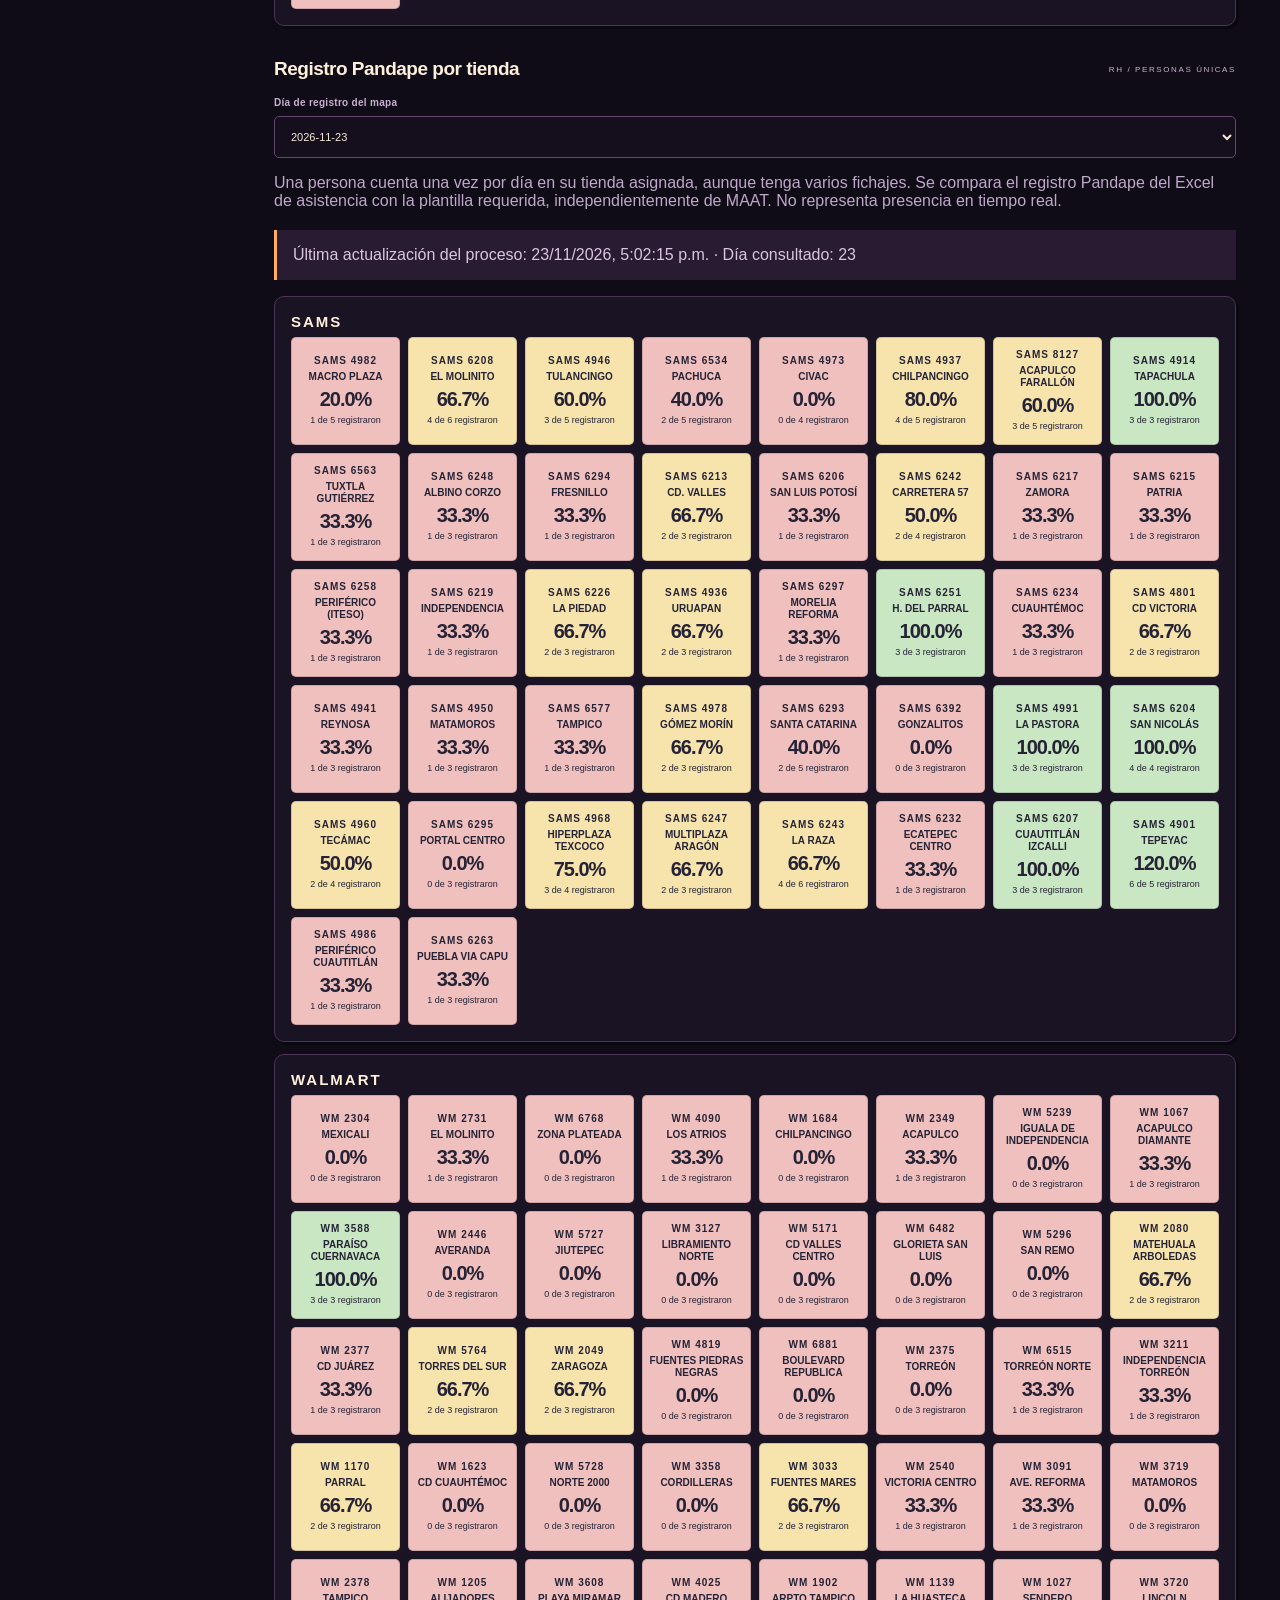
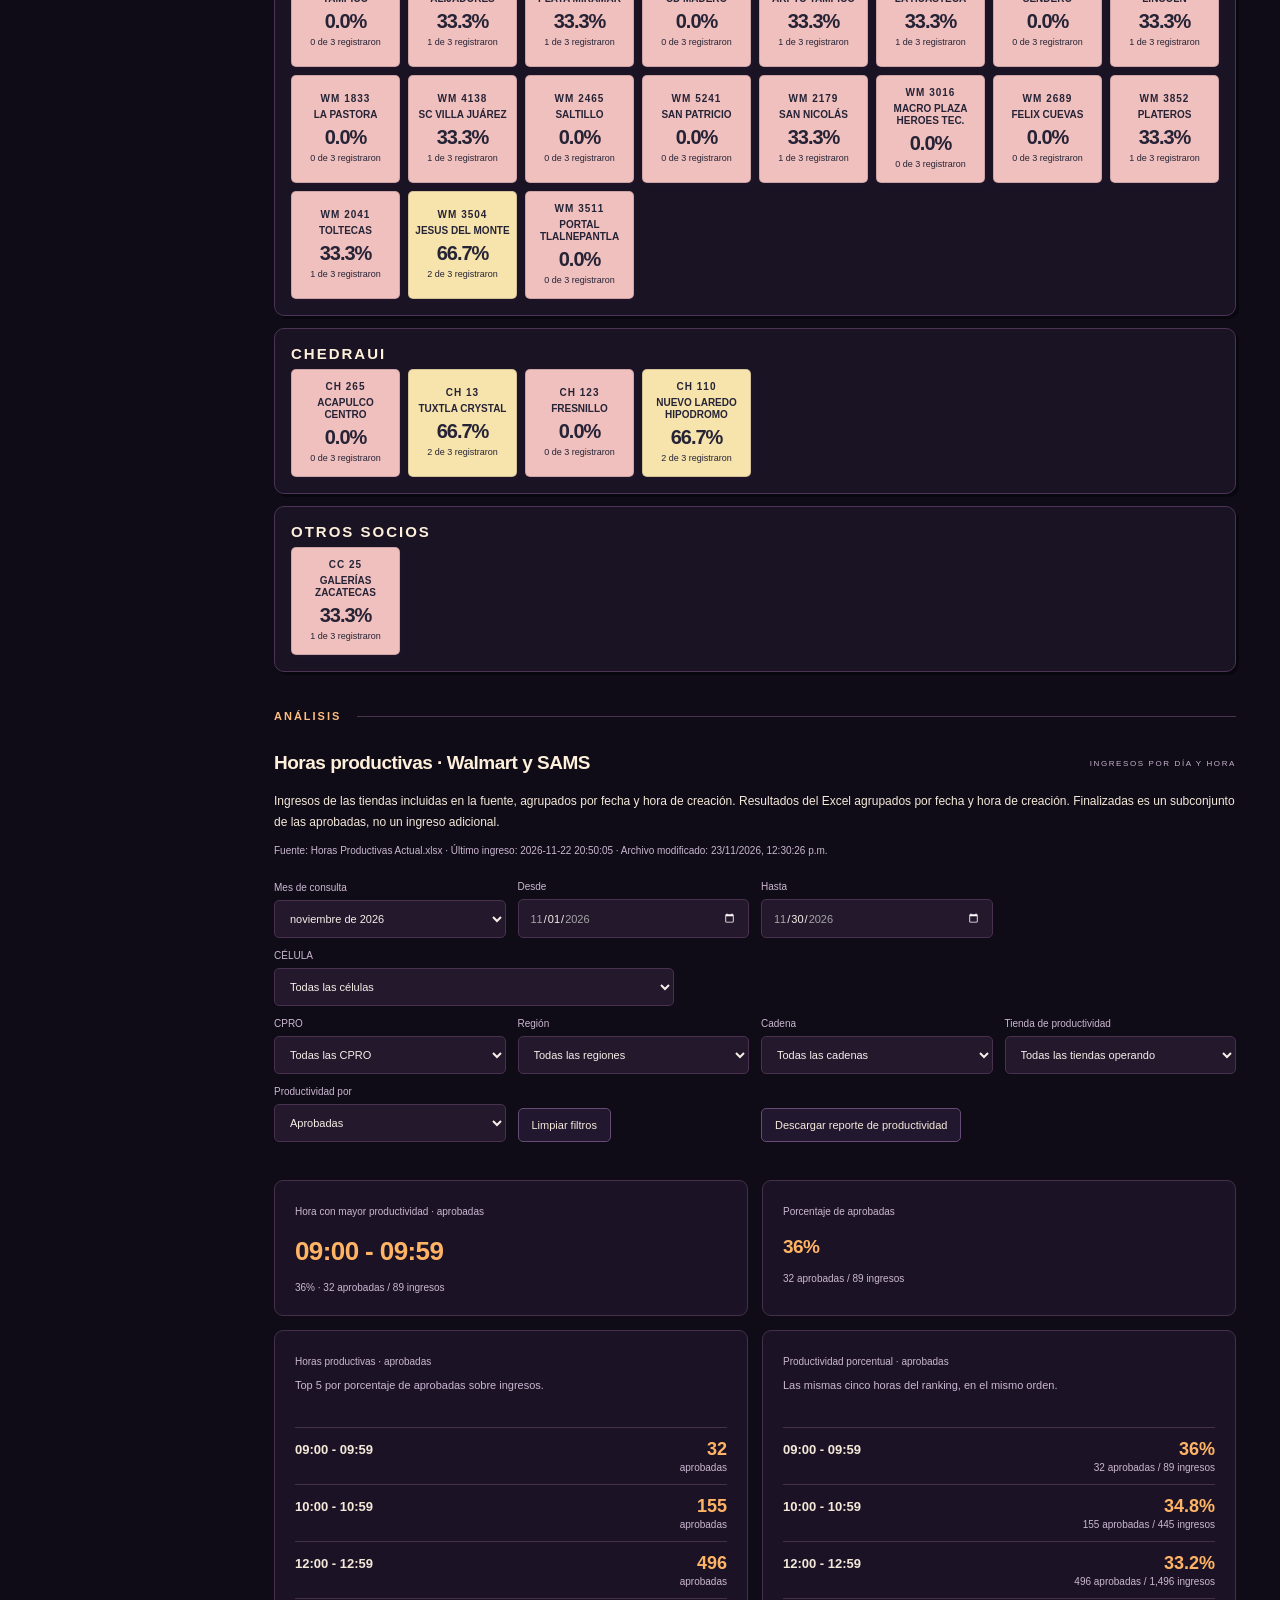
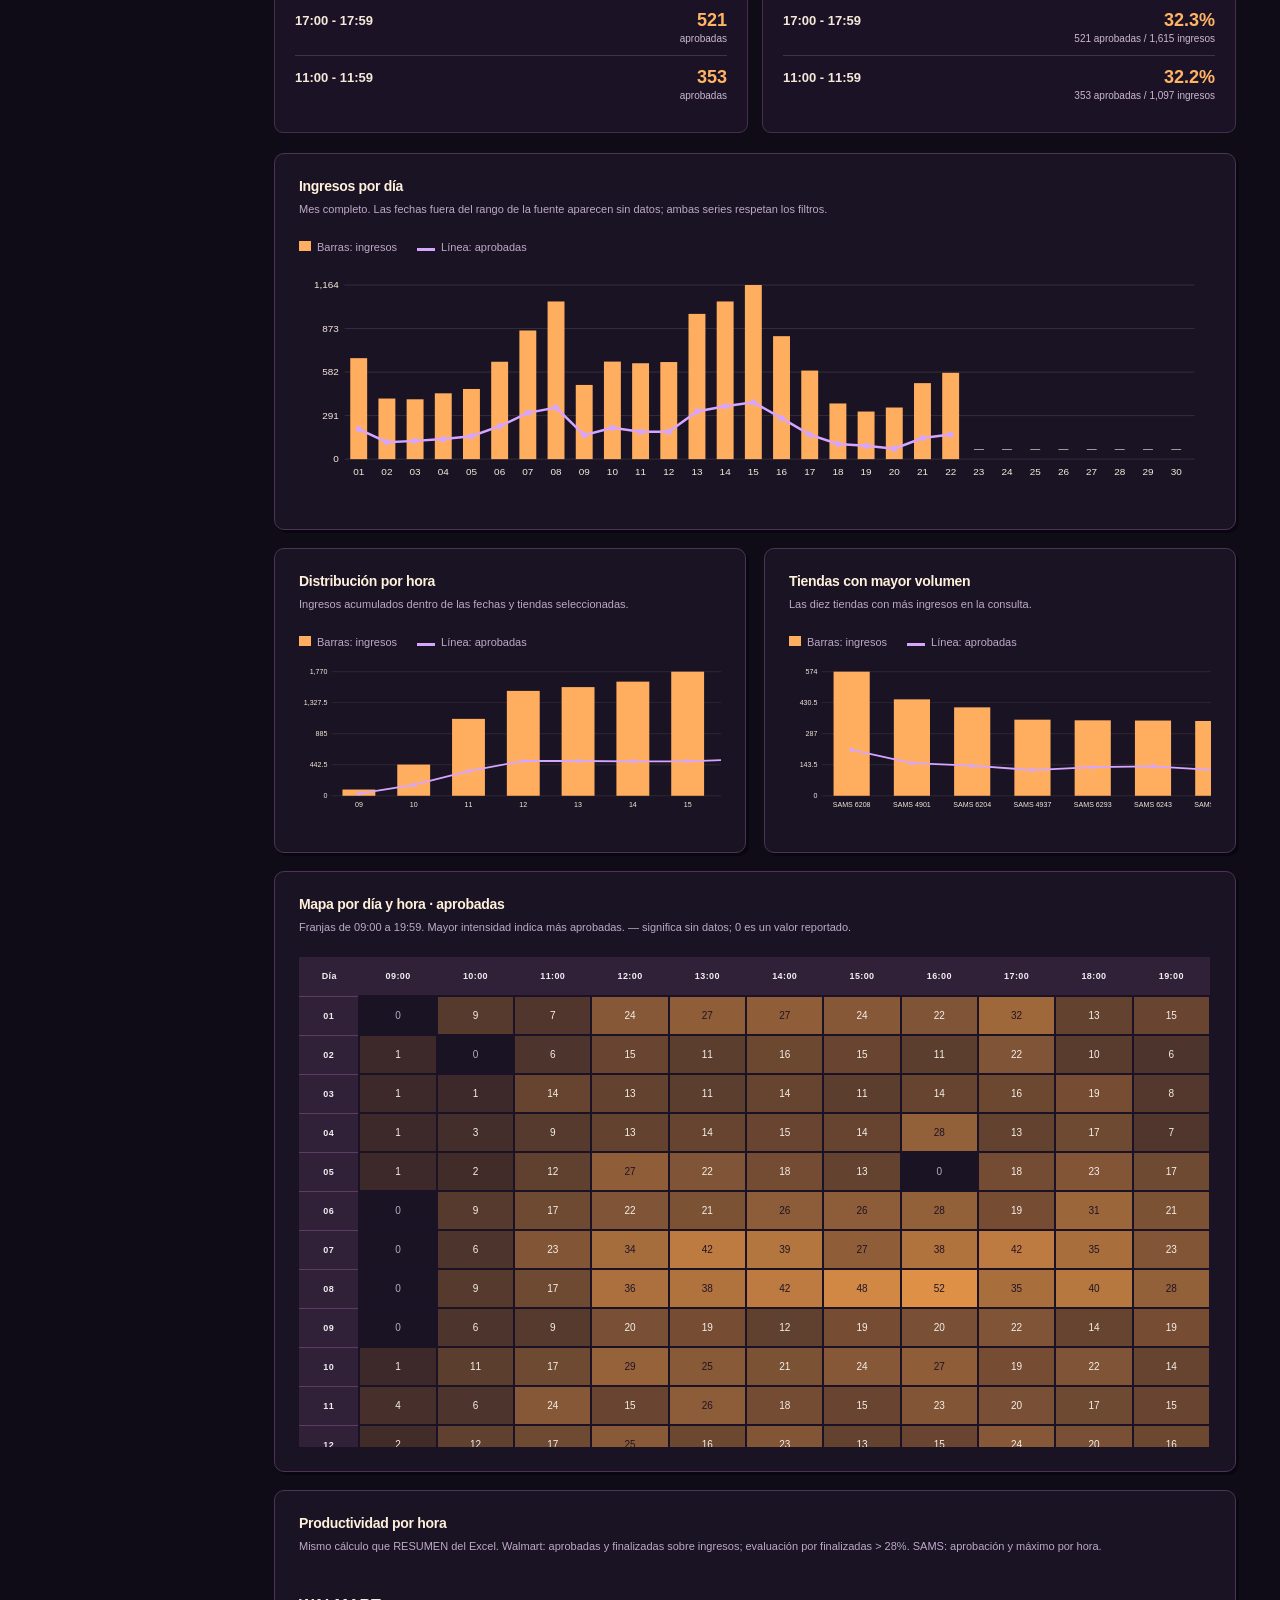
==== commit 246f6b91: "Priorizar faltantes de tiempo completo usando jornada de asistencia" ====
--- a/sitio/index.html
+++ b/sitio/index.html
@@ -1,5 +1,5 @@
 <!doctype html>
-<html lang="es"><head><meta charset="utf-8"><meta name="viewport" content="width=device-width, initial-scale=1"><meta name="description" content="Control de cobertura INVEX: plantilla, vacantes y asistencia por tienda."><title>INVEX · Control de cobertura</title><link rel="icon" type="image/svg+xml" href="favicon.svg?v=jack-pixel-20261013"><link rel="stylesheet" href="styles.css"><script defer src="data.js?v=p0-ahorra-20261102"></script><script defer src="exportaciones.js?v=soporte-resumen-20261102"></script><script defer src="app.js?v=contratos-20261123"></script><link rel="stylesheet" href="temporada.css?v=halloween-20261013"><script defer src="temporada.js?v=diseno-persistente-20261102"></script><link rel="stylesheet" href="turnos.css?v=cobertura-filtros-20261015"><script defer src="turnos.js?v=contratos-20261123"></script><link rel="stylesheet" href="productividad.css?v=alcances-app-20261102"><script defer src="reporte-productividad.js?v=sin-detalles-20261102"></script><script defer src="imagenes-productividad.js?v=horarios-desgloses-20261102"></script><script defer src="lector-cuponera.js?v=alcances-coherentes-20261102"></script><script defer src="cargar-cuponera.js?v=local-imagenes-20261102"></script><script defer src="productividad.js?v=horarios-desgloses-20261102"></script><link rel="stylesheet" href="mapas-cobertura.css?v=20261027-compacto"><link rel="stylesheet" href="navegacion.css?v=areas-20261027"><script defer src="navegacion.js?v=predictivo-20261030"></script><link rel="stylesheet" href="predictivo.css?v=20261030"><script defer src="predictivo.js?v=celula-20261102"></script></head>
+<html lang="es"><head><meta charset="utf-8"><meta name="viewport" content="width=device-width, initial-scale=1"><meta name="description" content="Control de cobertura INVEX: plantilla, vacantes y asistencia por tienda."><title>INVEX · Control de cobertura</title><link rel="icon" type="image/svg+xml" href="favicon.svg?v=jack-pixel-20261013"><link rel="stylesheet" href="styles.css"><script defer src="data.js?v=p0-ahorra-20261102"></script><script defer src="exportaciones.js?v=soporte-resumen-20261102"></script><script defer src="app.js?v=contratos-20261123"></script><link rel="stylesheet" href="temporada.css?v=halloween-20261013"><script defer src="temporada.js?v=diseno-persistente-20261102"></script><link rel="stylesheet" href="turnos.css?v=cobertura-filtros-20261015"><script defer src="turnos.js?v=tiempo-completo-20261123"></script><link rel="stylesheet" href="productividad.css?v=alcances-app-20261102"><script defer src="reporte-productividad.js?v=sin-detalles-20261102"></script><script defer src="imagenes-productividad.js?v=horarios-desgloses-20261102"></script><script defer src="lector-cuponera.js?v=alcances-coherentes-20261102"></script><script defer src="cargar-cuponera.js?v=local-imagenes-20261102"></script><script defer src="productividad.js?v=horarios-desgloses-20261102"></script><link rel="stylesheet" href="mapas-cobertura.css?v=20261027-compacto"><link rel="stylesheet" href="navegacion.css?v=areas-20261027"><script defer src="navegacion.js?v=predictivo-20261030"></script><link rel="stylesheet" href="predictivo.css?v=20261030"><script defer src="predictivo.js?v=celula-20261102"></script></head>
 <body><aside><a class="brand" href="#cobertura">INVEX<span>CONTROL DE COBERTURA</span></a><div class="nav-label">ESPACIO DE TRABAJO</div><nav aria-label="Áreas y secciones" class="area-nav">
 <details class="nav-area" open><summary>RECLUTAMIENTO</summary><div class="nav-submenu"><a href="#cobertura" class="selected">Cobertura</a><a href="#tiendas">Tiendas</a></div></details>
 <details class="nav-area" open><summary>RH</summary><div class="nav-submenu"><a href="#asistencia">Asistencias</a><a href="#operacion">Seguimiento operativo</a></div></details>
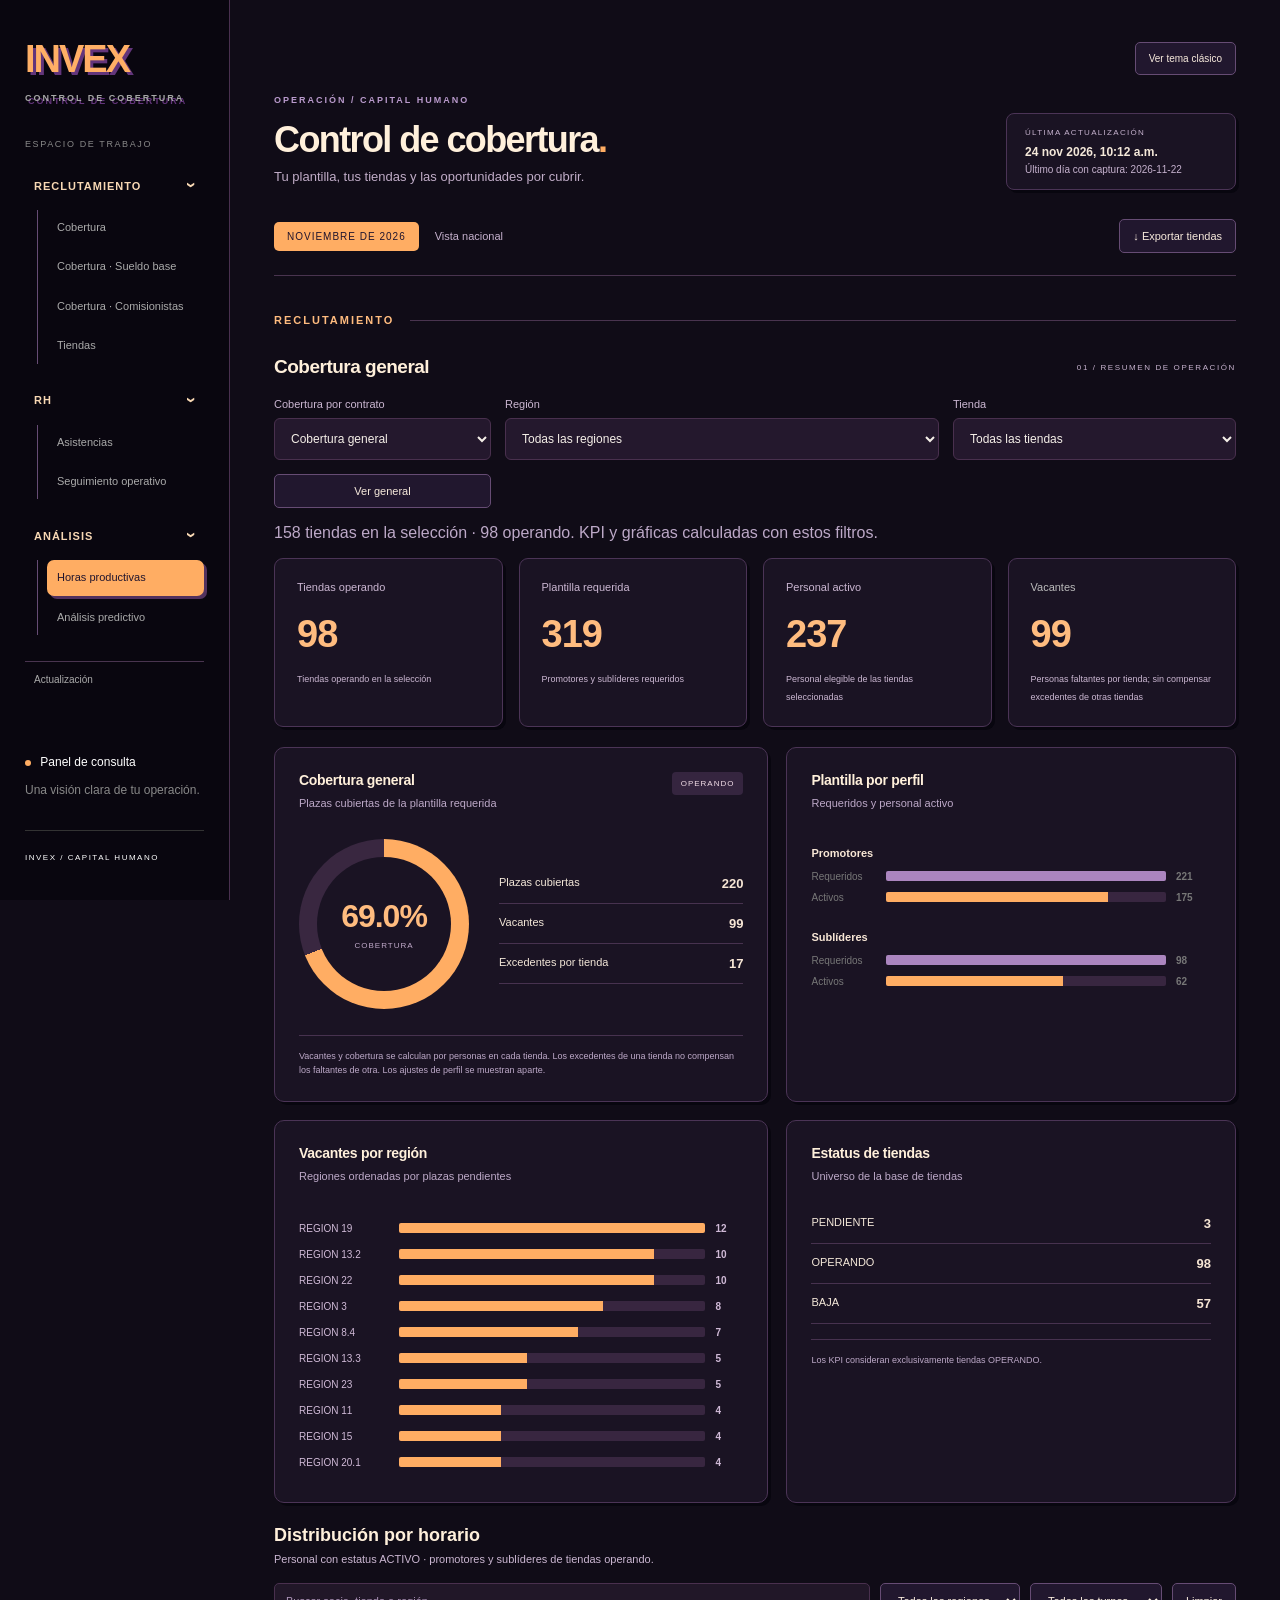
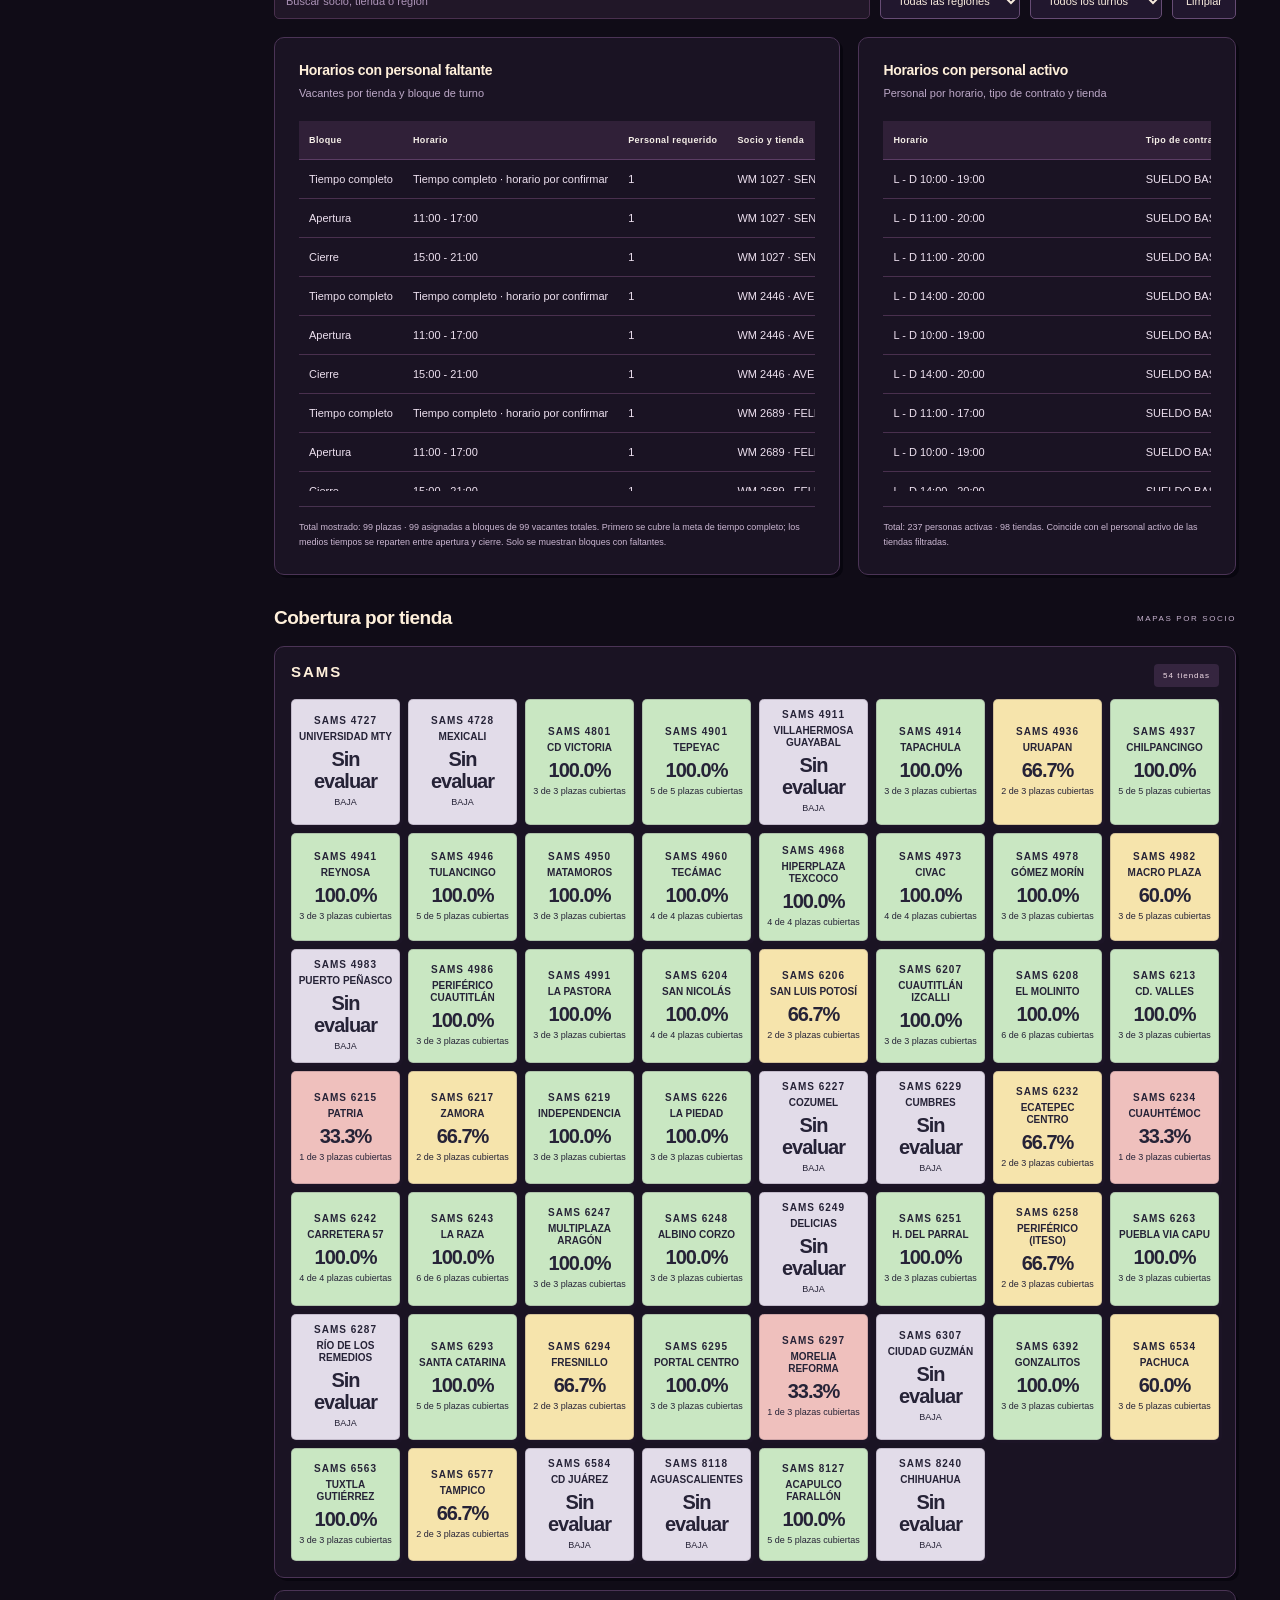
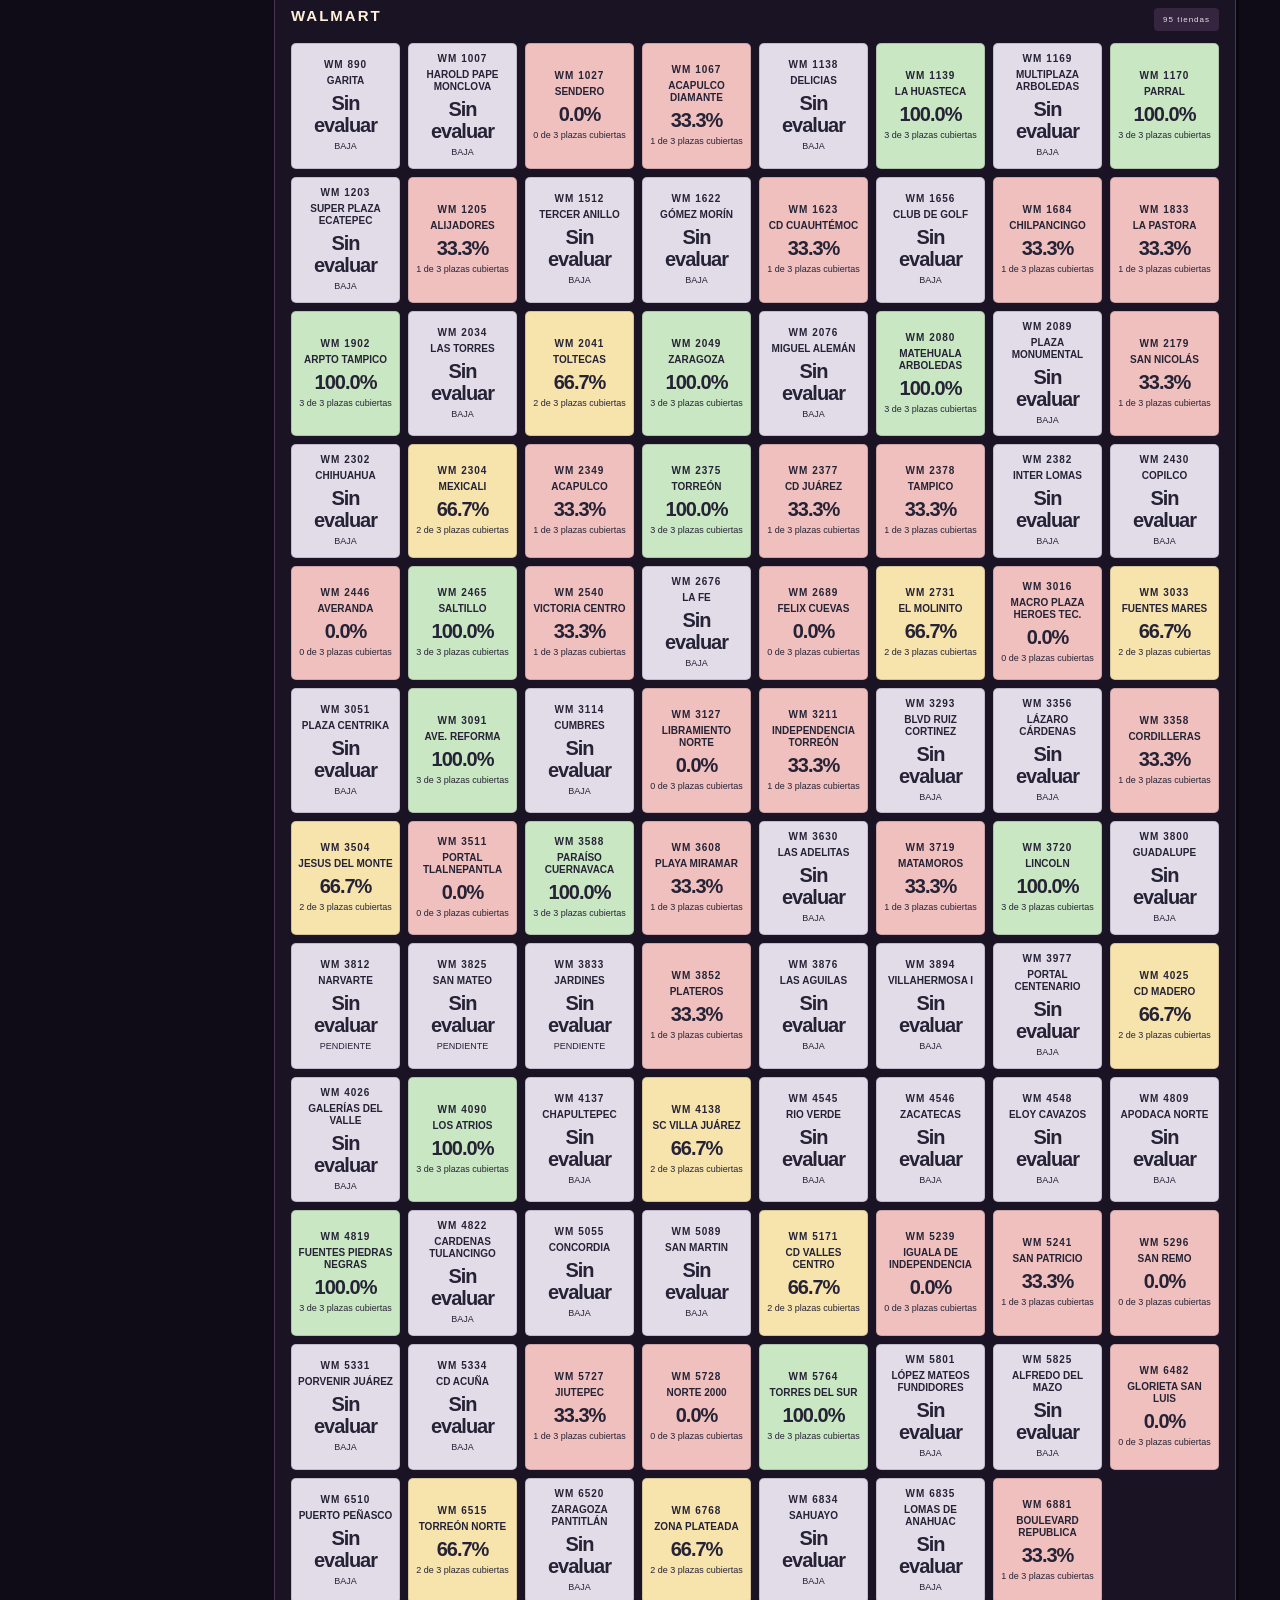
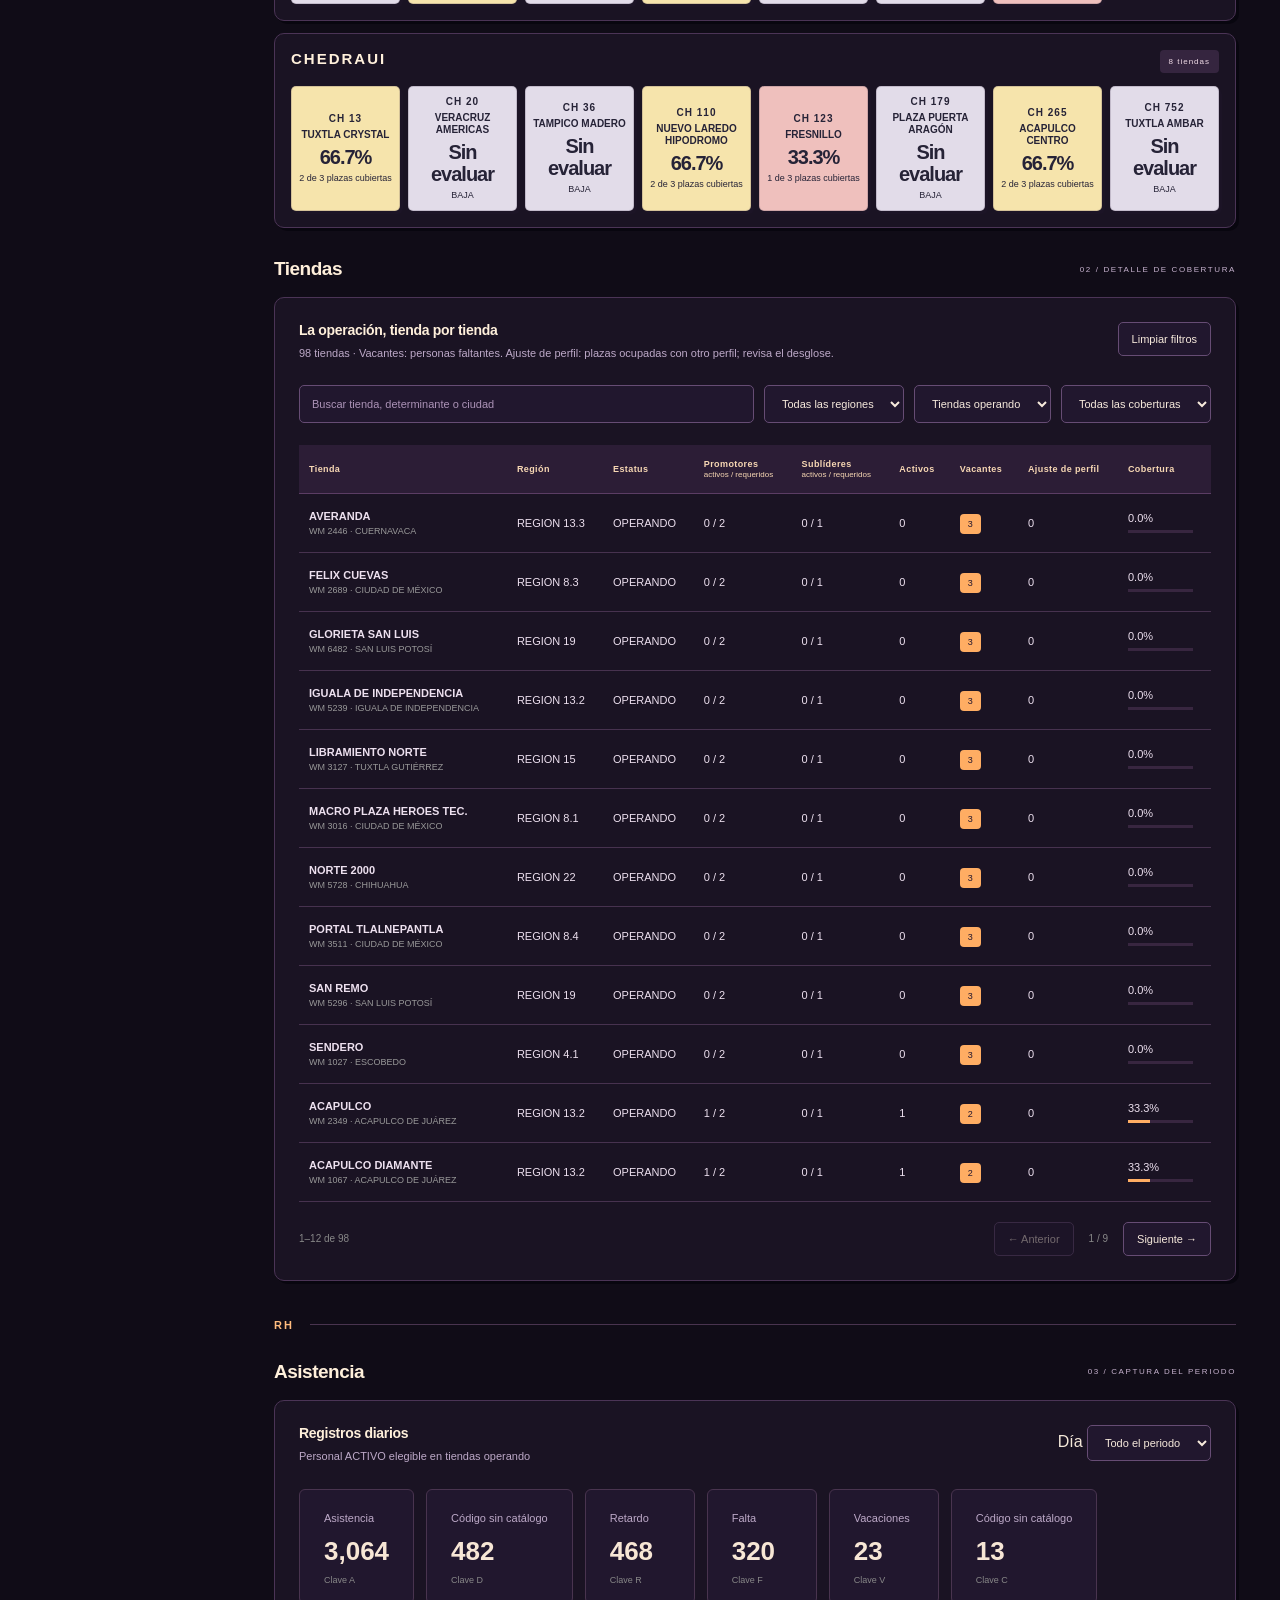
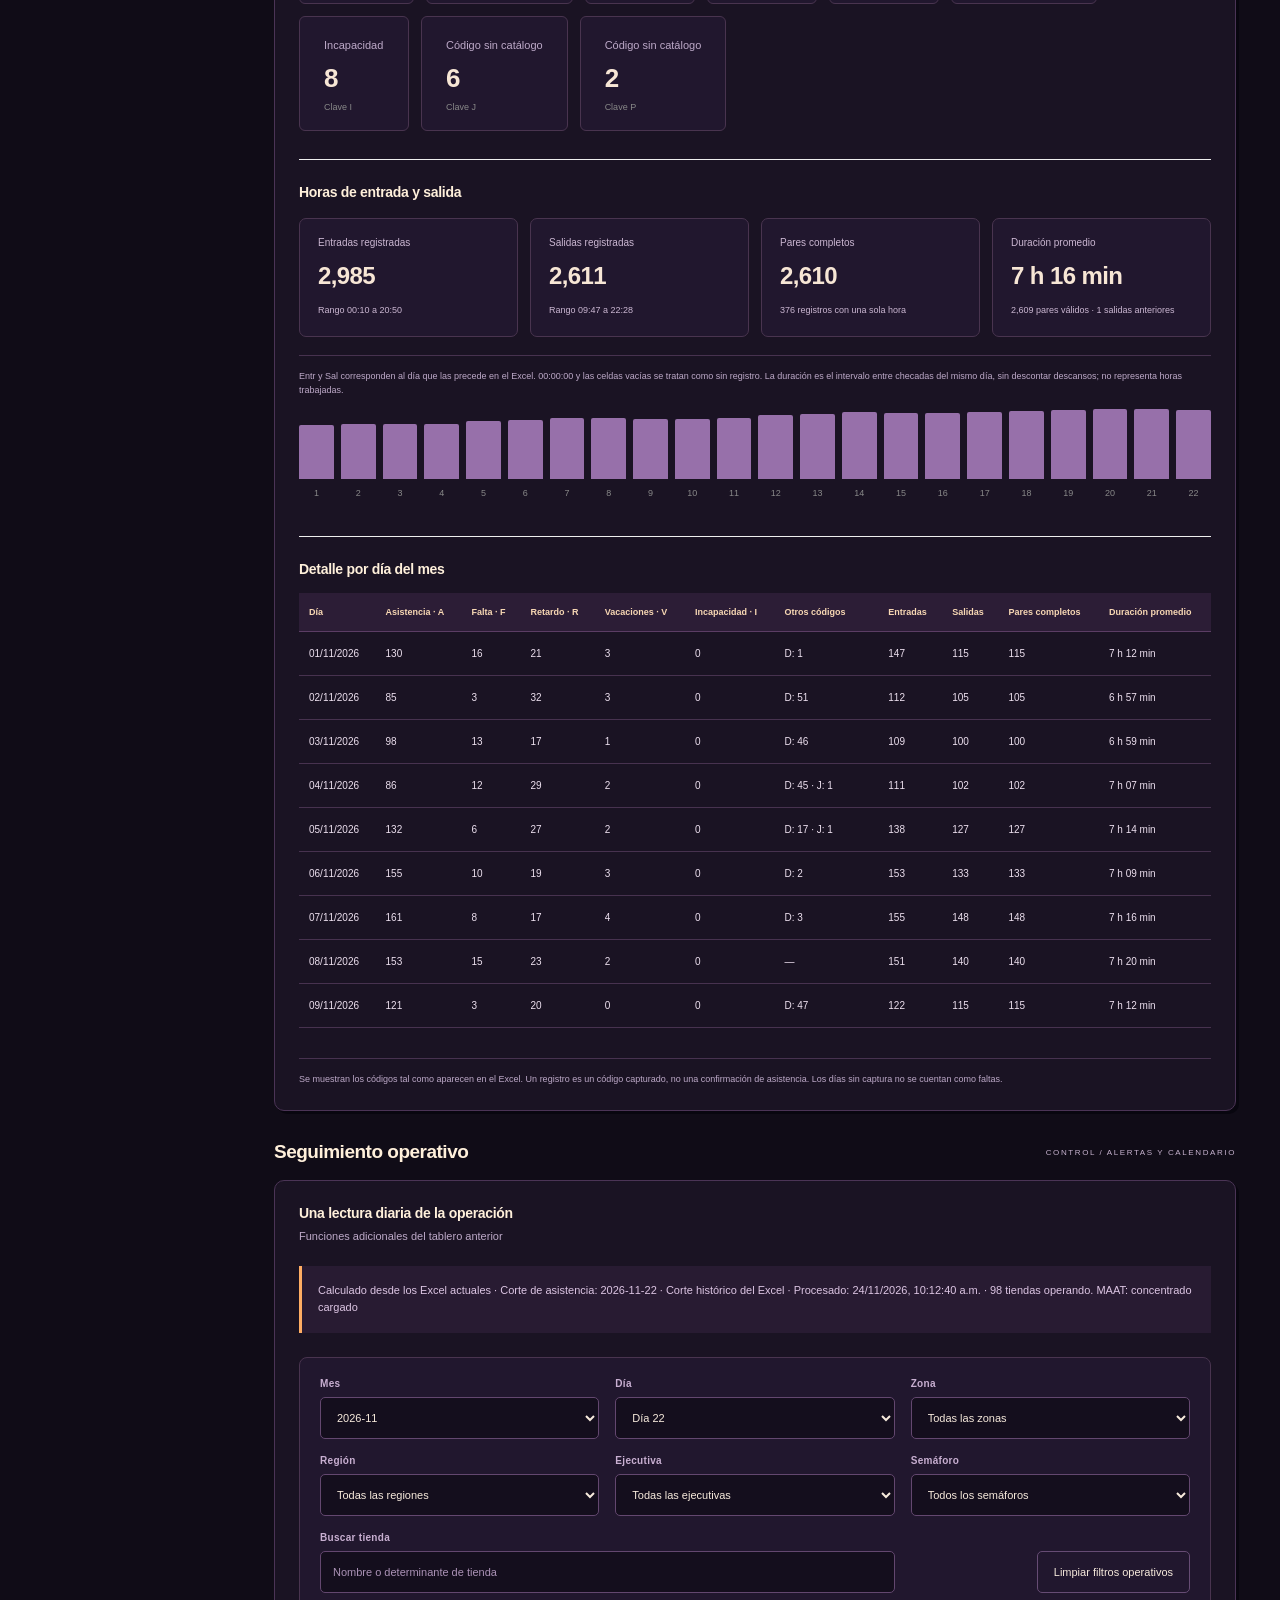
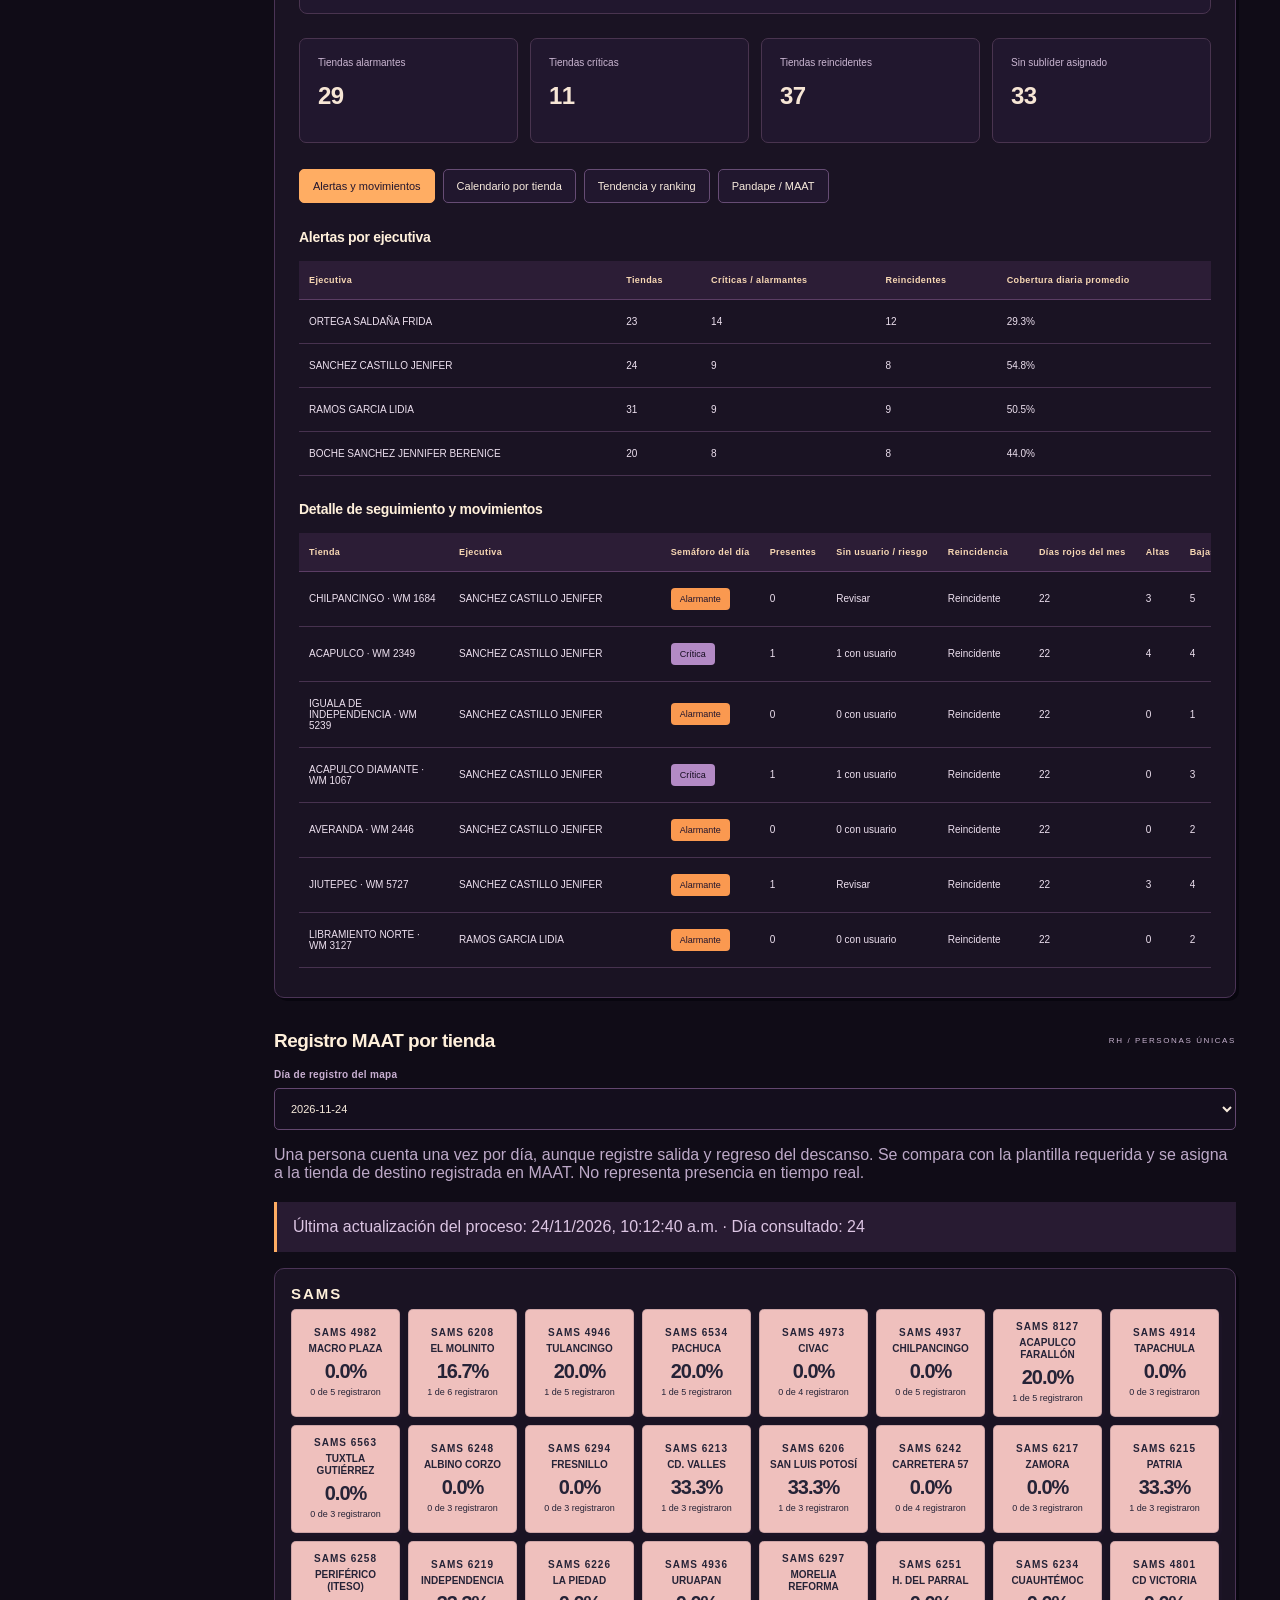
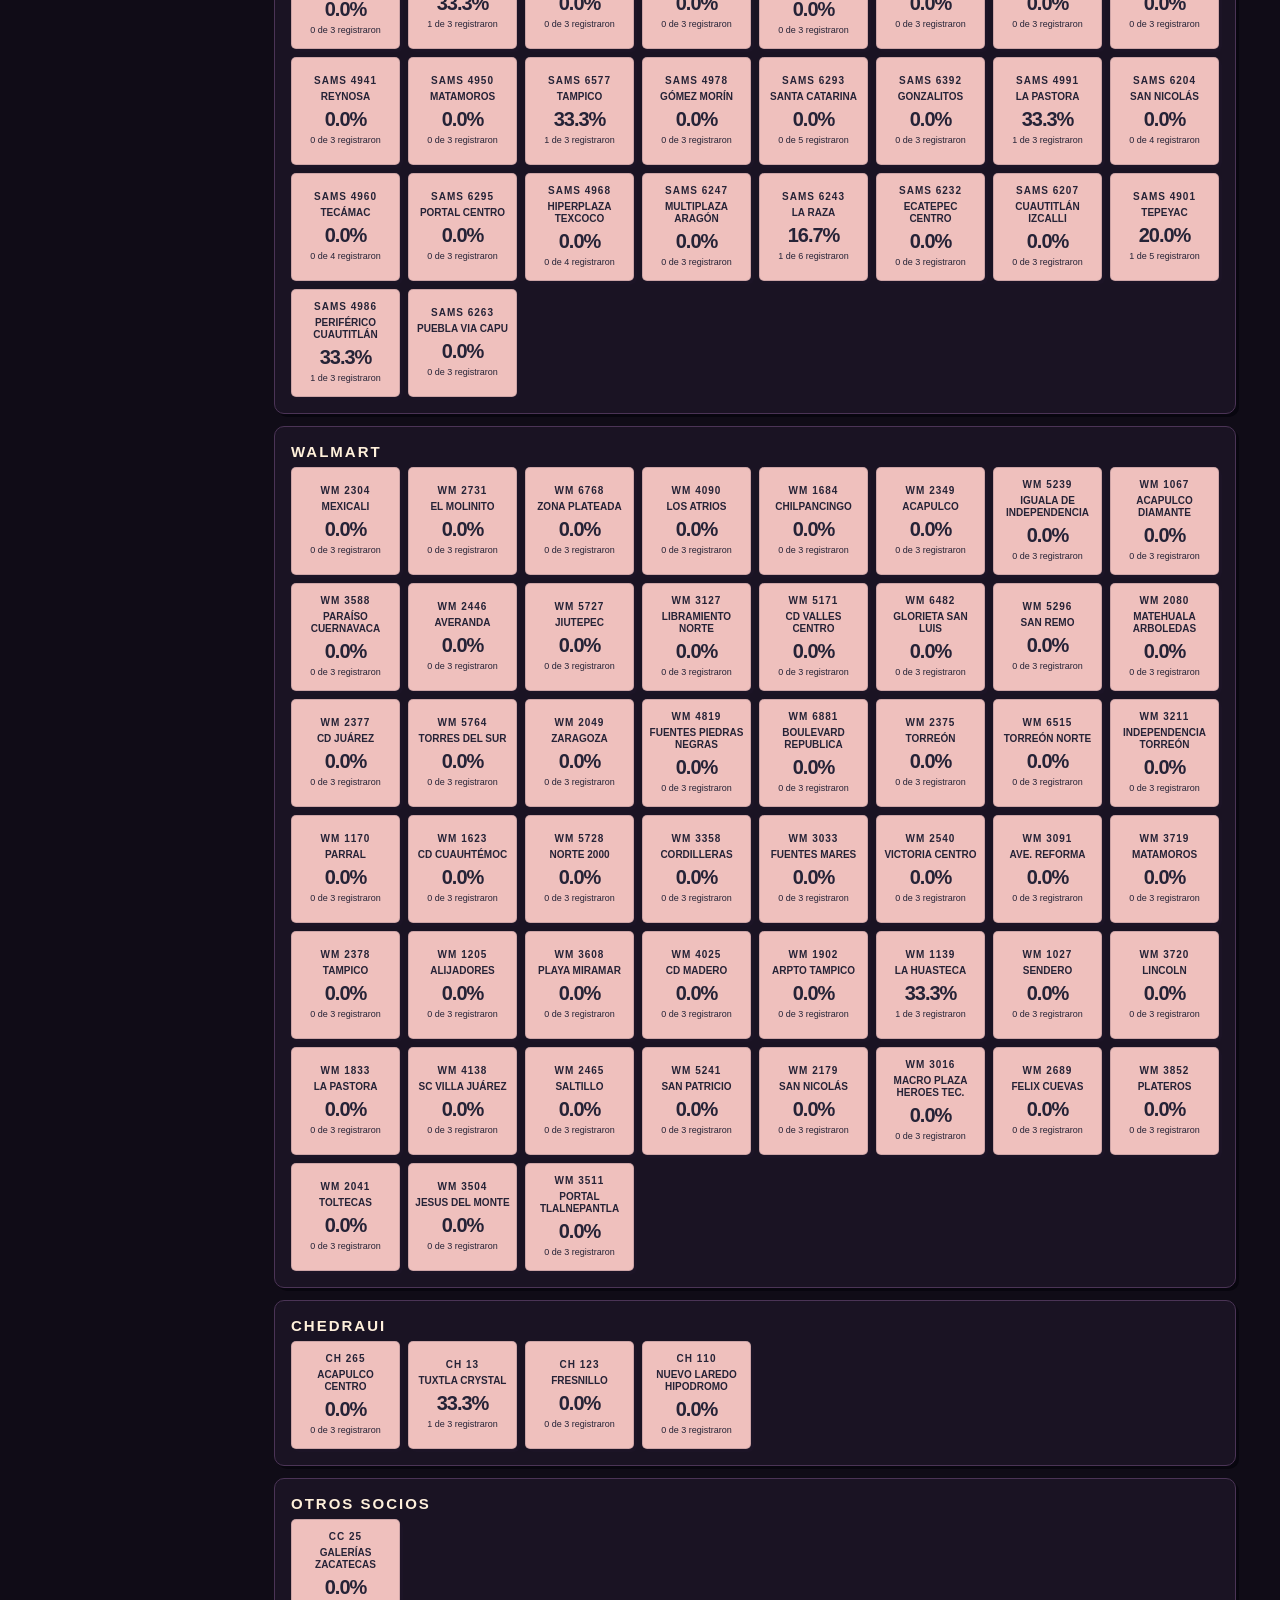
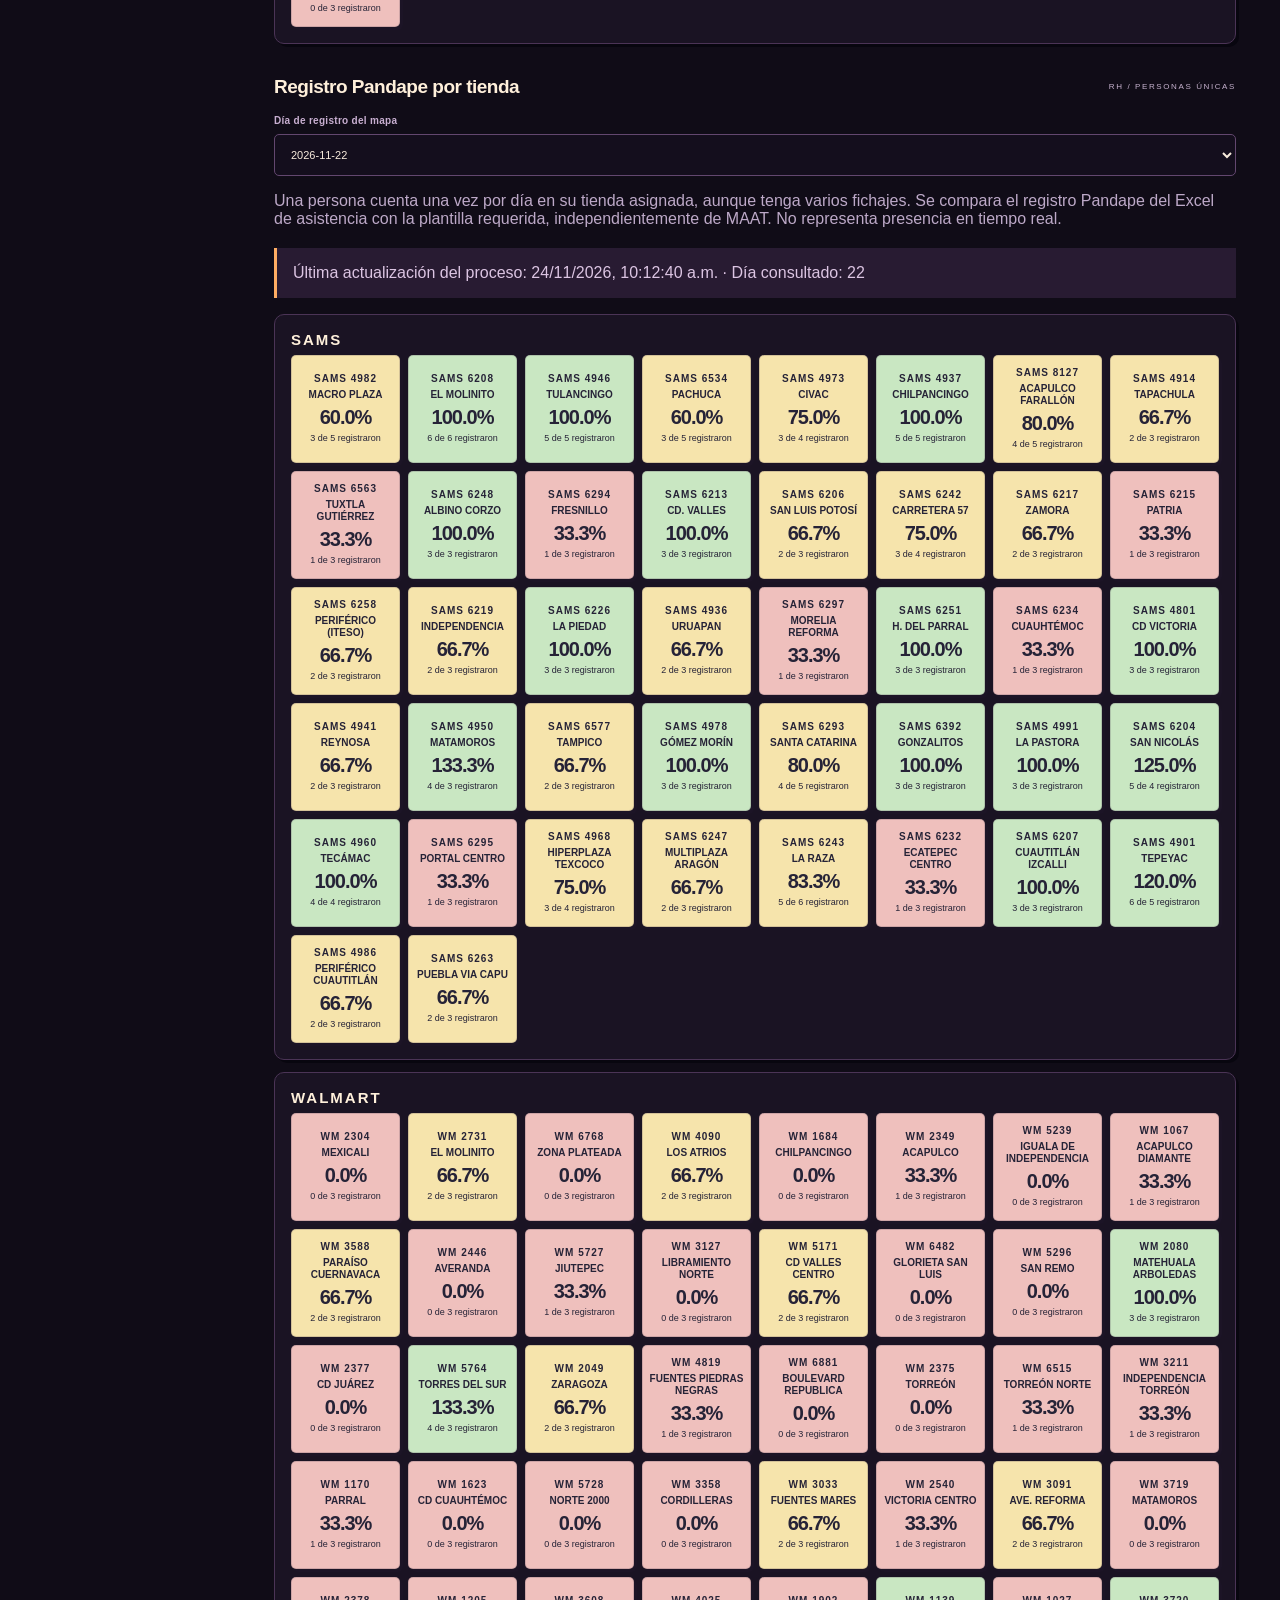
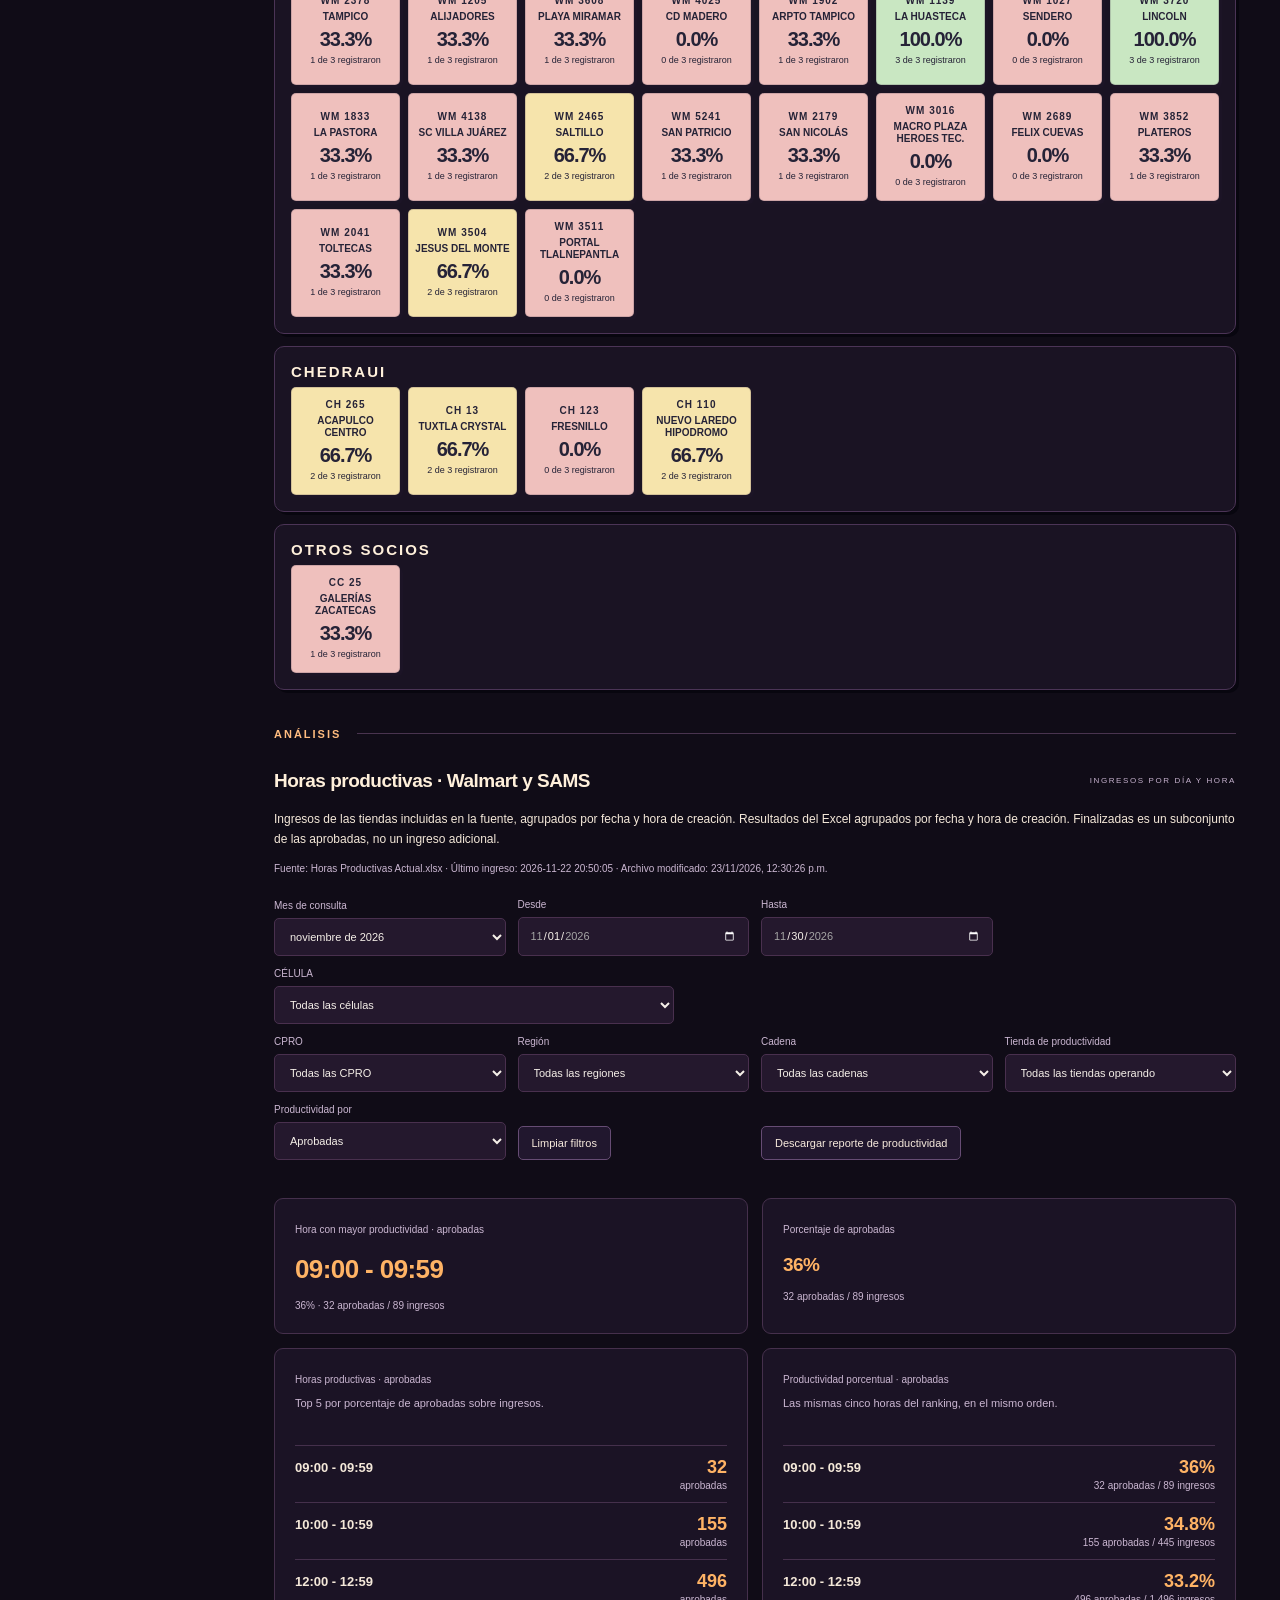
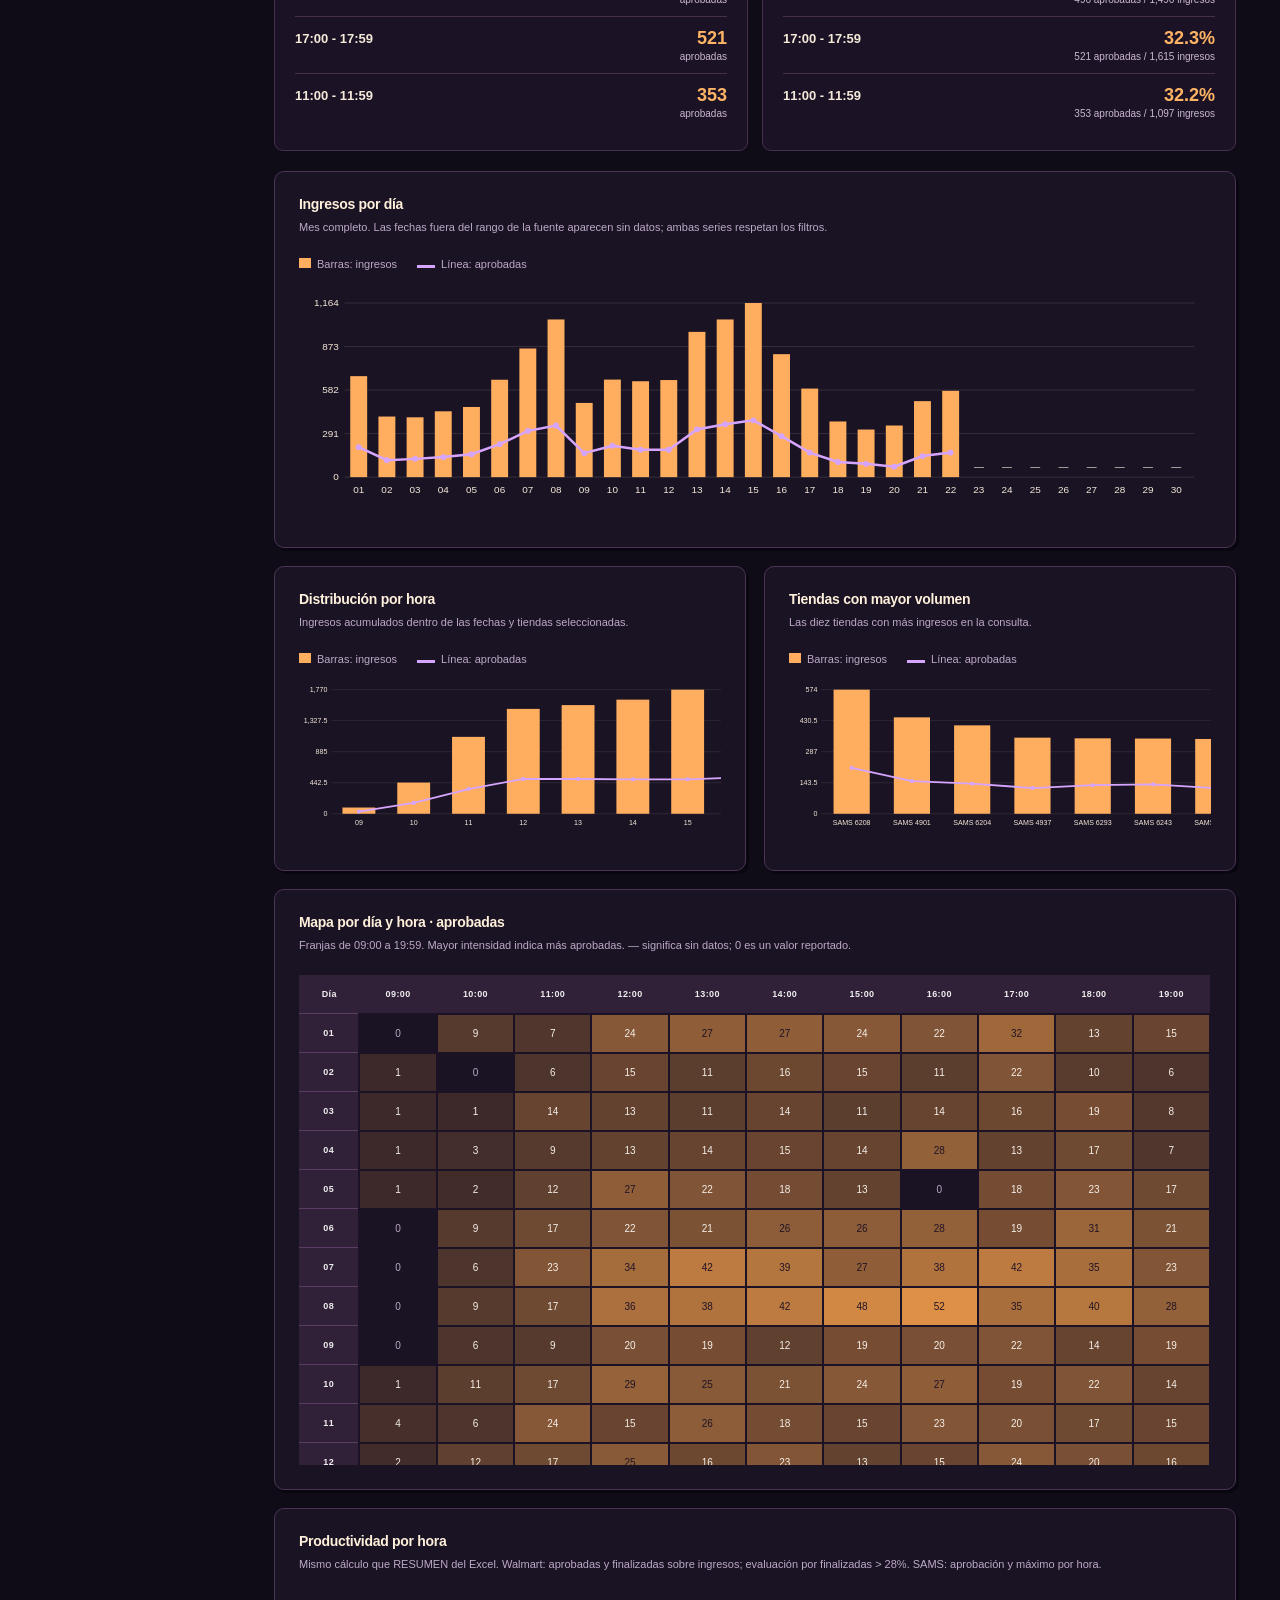
==== commit e1bec9bf: "Mostrar contrato por horario activo y complementar entradas de tiempo completo" ====
--- a/sitio/index.html
+++ b/sitio/index.html
@@ -1,5 +1,5 @@
 <!doctype html>
-<html lang="es"><head><meta charset="utf-8"><meta name="viewport" content="width=device-width, initial-scale=1"><meta name="description" content="Control de cobertura INVEX: plantilla, vacantes y asistencia por tienda."><title>INVEX · Control de cobertura</title><link rel="icon" type="image/svg+xml" href="favicon.svg?v=jack-pixel-20261013"><link rel="stylesheet" href="styles.css"><script defer src="data.js?v=p0-ahorra-20261102"></script><script defer src="exportaciones.js?v=soporte-resumen-20261102"></script><script defer src="app.js?v=contratos-20261123"></script><link rel="stylesheet" href="temporada.css?v=halloween-20261013"><script defer src="temporada.js?v=diseno-persistente-20261102"></script><link rel="stylesheet" href="turnos.css?v=cobertura-filtros-20261015"><script defer src="turnos.js?v=tiempo-completo-20261123"></script><link rel="stylesheet" href="productividad.css?v=alcances-app-20261102"><script defer src="reporte-productividad.js?v=sin-detalles-20261102"></script><script defer src="imagenes-productividad.js?v=horarios-desgloses-20261102"></script><script defer src="lector-cuponera.js?v=alcances-coherentes-20261102"></script><script defer src="cargar-cuponera.js?v=local-imagenes-20261102"></script><script defer src="productividad.js?v=horarios-desgloses-20261102"></script><link rel="stylesheet" href="mapas-cobertura.css?v=20261027-compacto"><link rel="stylesheet" href="navegacion.css?v=areas-20261027"><script defer src="navegacion.js?v=predictivo-20261030"></script><link rel="stylesheet" href="predictivo.css?v=20261030"><script defer src="predictivo.js?v=celula-20261102"></script></head>
+<html lang="es"><head><meta charset="utf-8"><meta name="viewport" content="width=device-width, initial-scale=1"><meta name="description" content="Control de cobertura INVEX: plantilla, vacantes y asistencia por tienda."><title>INVEX · Control de cobertura</title><link rel="icon" type="image/svg+xml" href="favicon.svg?v=jack-pixel-20261013"><link rel="stylesheet" href="styles.css"><script defer src="data.js?v=p0-ahorra-20261102"></script><script defer src="exportaciones.js?v=soporte-resumen-20261102"></script><script defer src="app.js?v=contratos-20261123"></script><link rel="stylesheet" href="temporada.css?v=halloween-20261013"><script defer src="temporada.js?v=diseno-persistente-20261102"></script><link rel="stylesheet" href="turnos.css?v=cobertura-filtros-20261015"><script defer src="turnos.js?v=contrato-entrada-20261124"></script><link rel="stylesheet" href="productividad.css?v=alcances-app-20261102"><script defer src="reporte-productividad.js?v=sin-detalles-20261102"></script><script defer src="imagenes-productividad.js?v=horarios-desgloses-20261102"></script><script defer src="lector-cuponera.js?v=alcances-coherentes-20261102"></script><script defer src="cargar-cuponera.js?v=local-imagenes-20261102"></script><script defer src="productividad.js?v=horarios-desgloses-20261102"></script><link rel="stylesheet" href="mapas-cobertura.css?v=20261027-compacto"><link rel="stylesheet" href="navegacion.css?v=areas-20261027"><script defer src="navegacion.js?v=predictivo-20261030"></script><link rel="stylesheet" href="predictivo.css?v=20261030"><script defer src="predictivo.js?v=celula-20261102"></script></head>
 <body><aside><a class="brand" href="#cobertura">INVEX<span>CONTROL DE COBERTURA</span></a><div class="nav-label">ESPACIO DE TRABAJO</div><nav aria-label="Áreas y secciones" class="area-nav">
 <details class="nav-area" open><summary>RECLUTAMIENTO</summary><div class="nav-submenu"><a href="#cobertura" class="selected">Cobertura</a><a href="#tiendas">Tiendas</a></div></details>
 <details class="nav-area" open><summary>RH</summary><div class="nav-submenu"><a href="#asistencia">Asistencias</a><a href="#operacion">Seguimiento operativo</a></div></details>
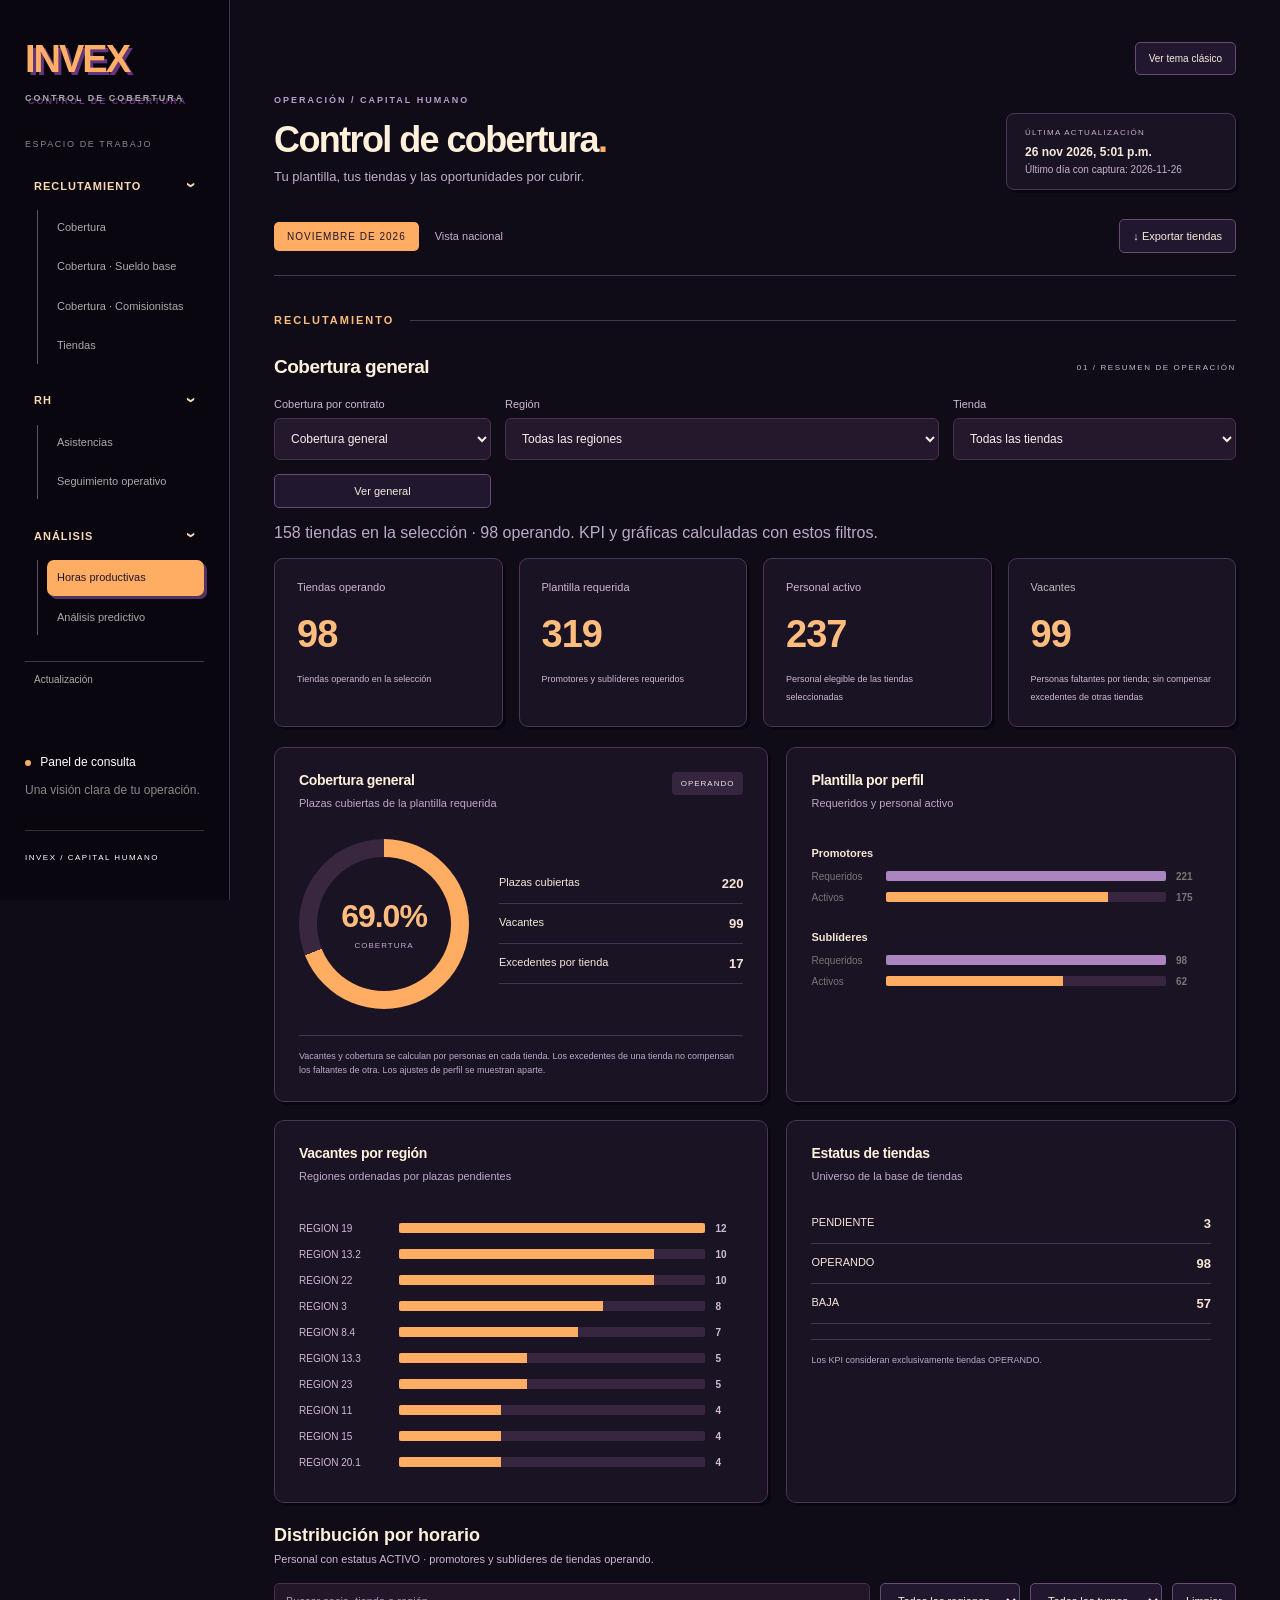
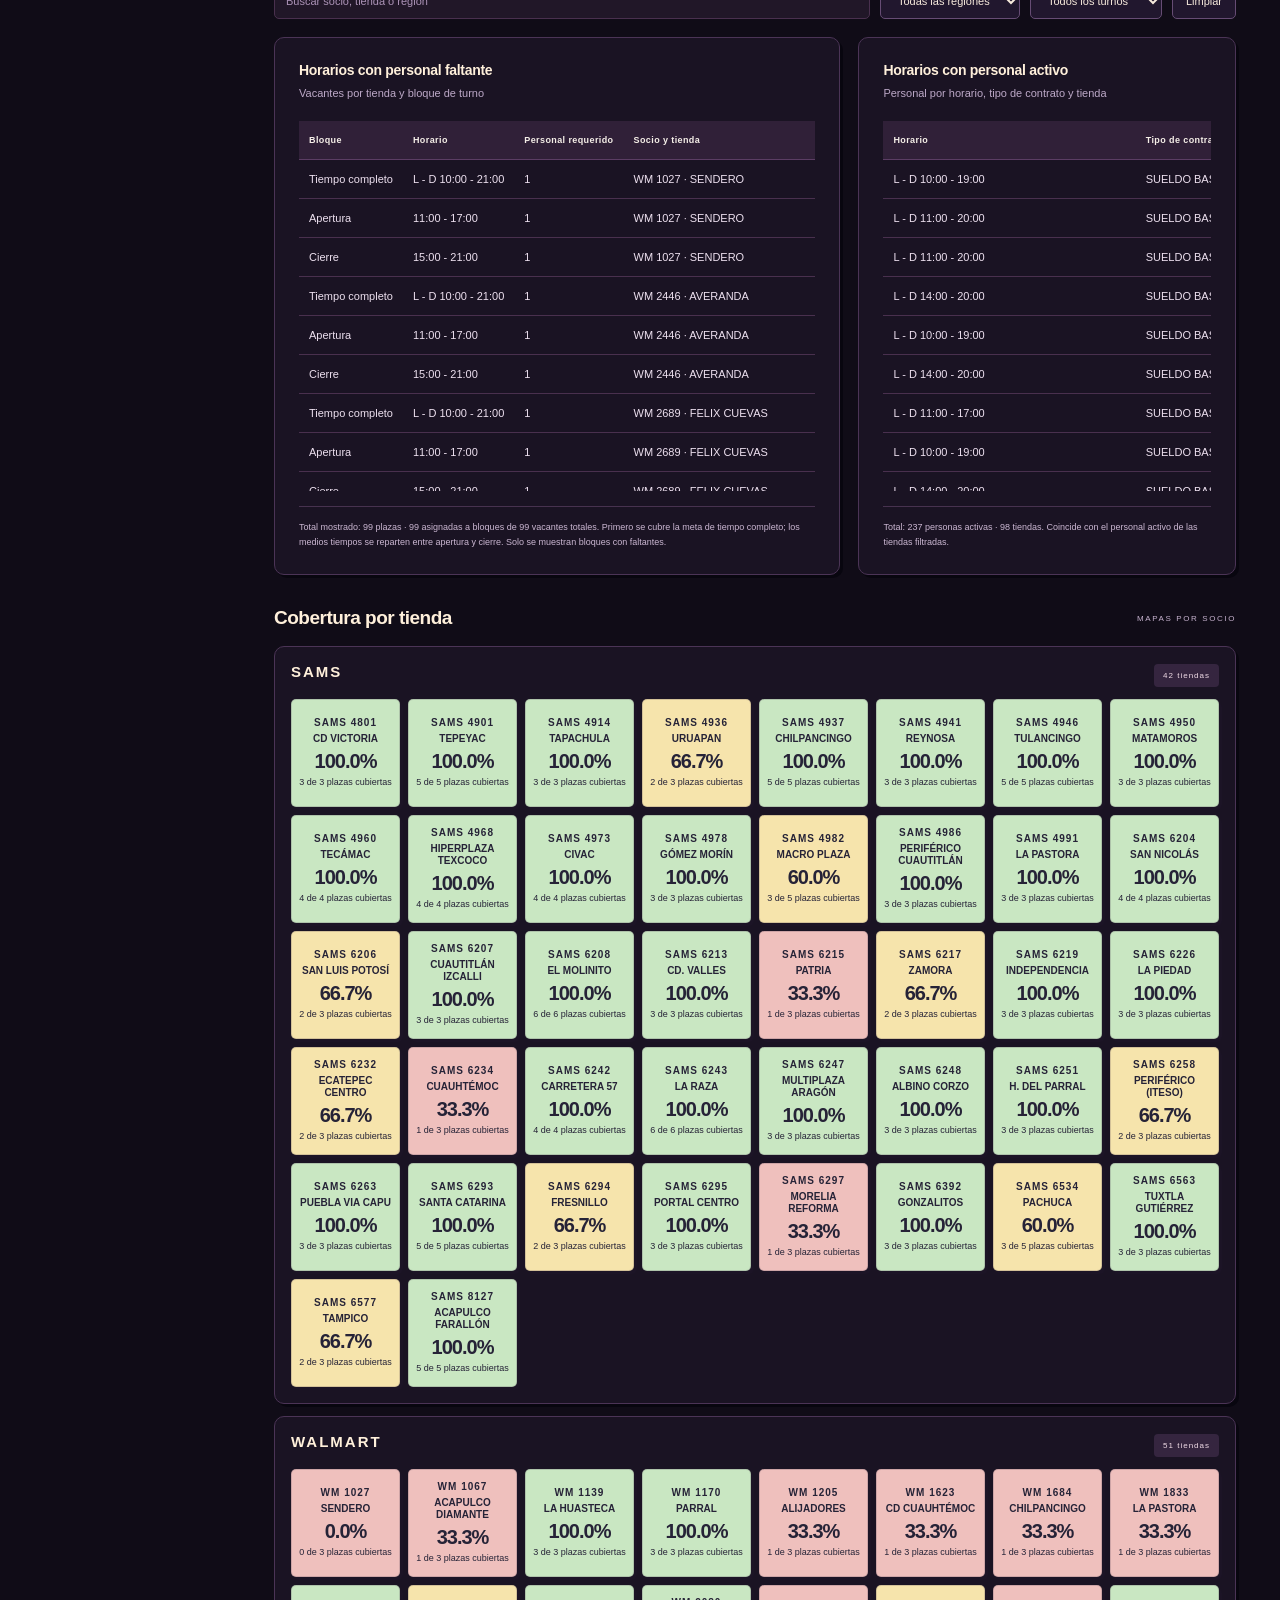
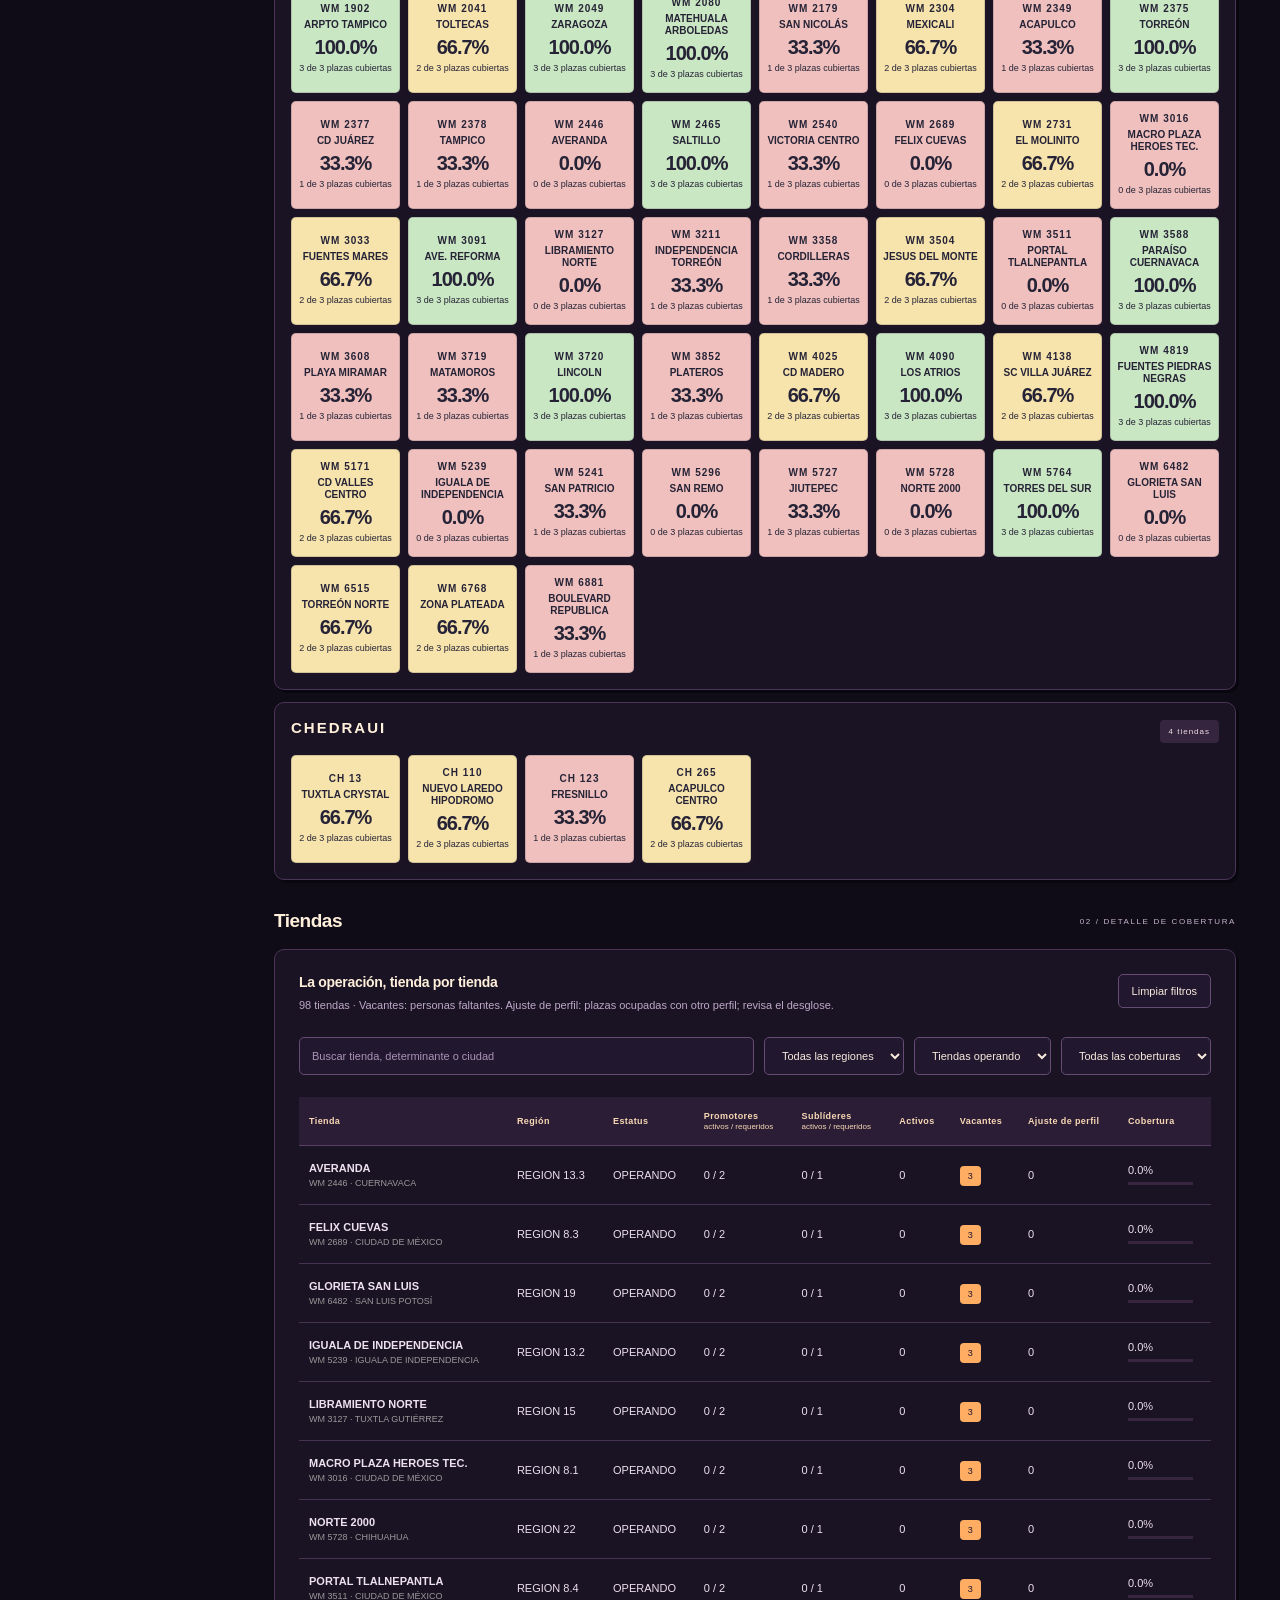
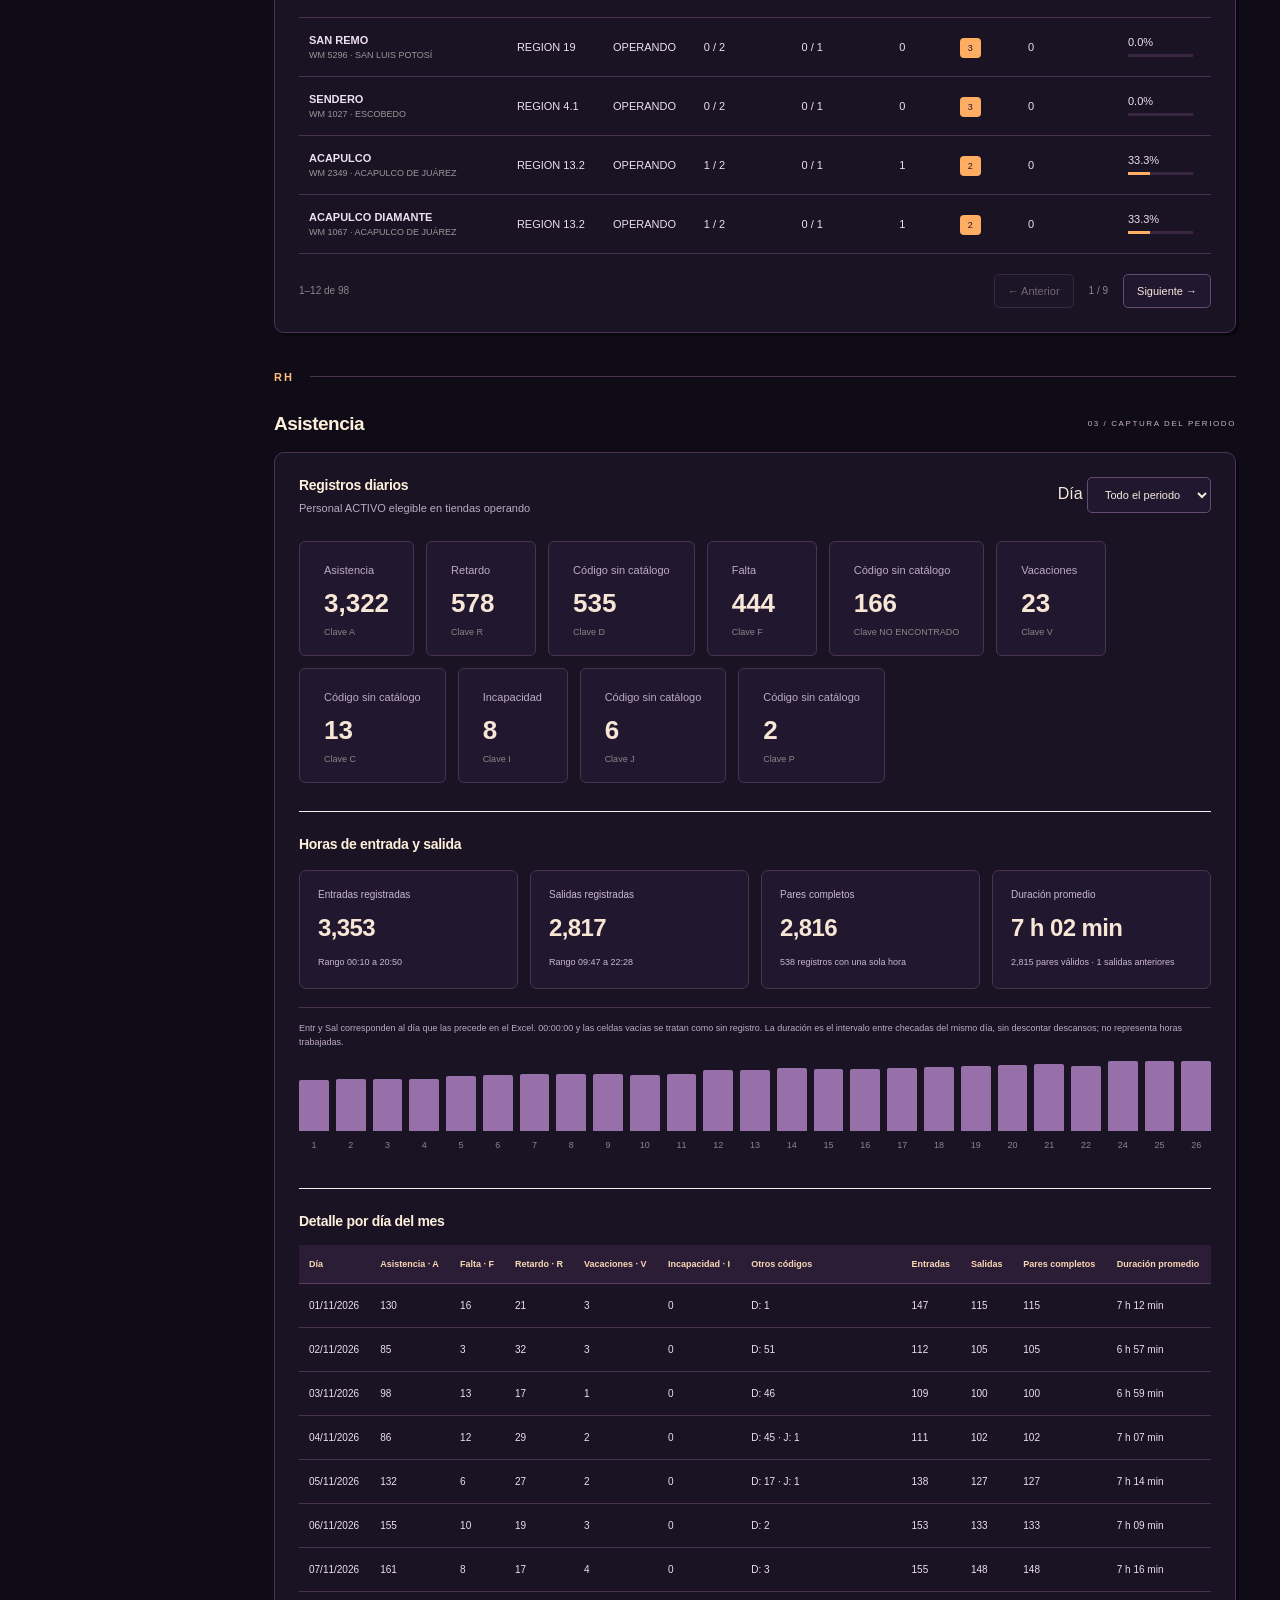
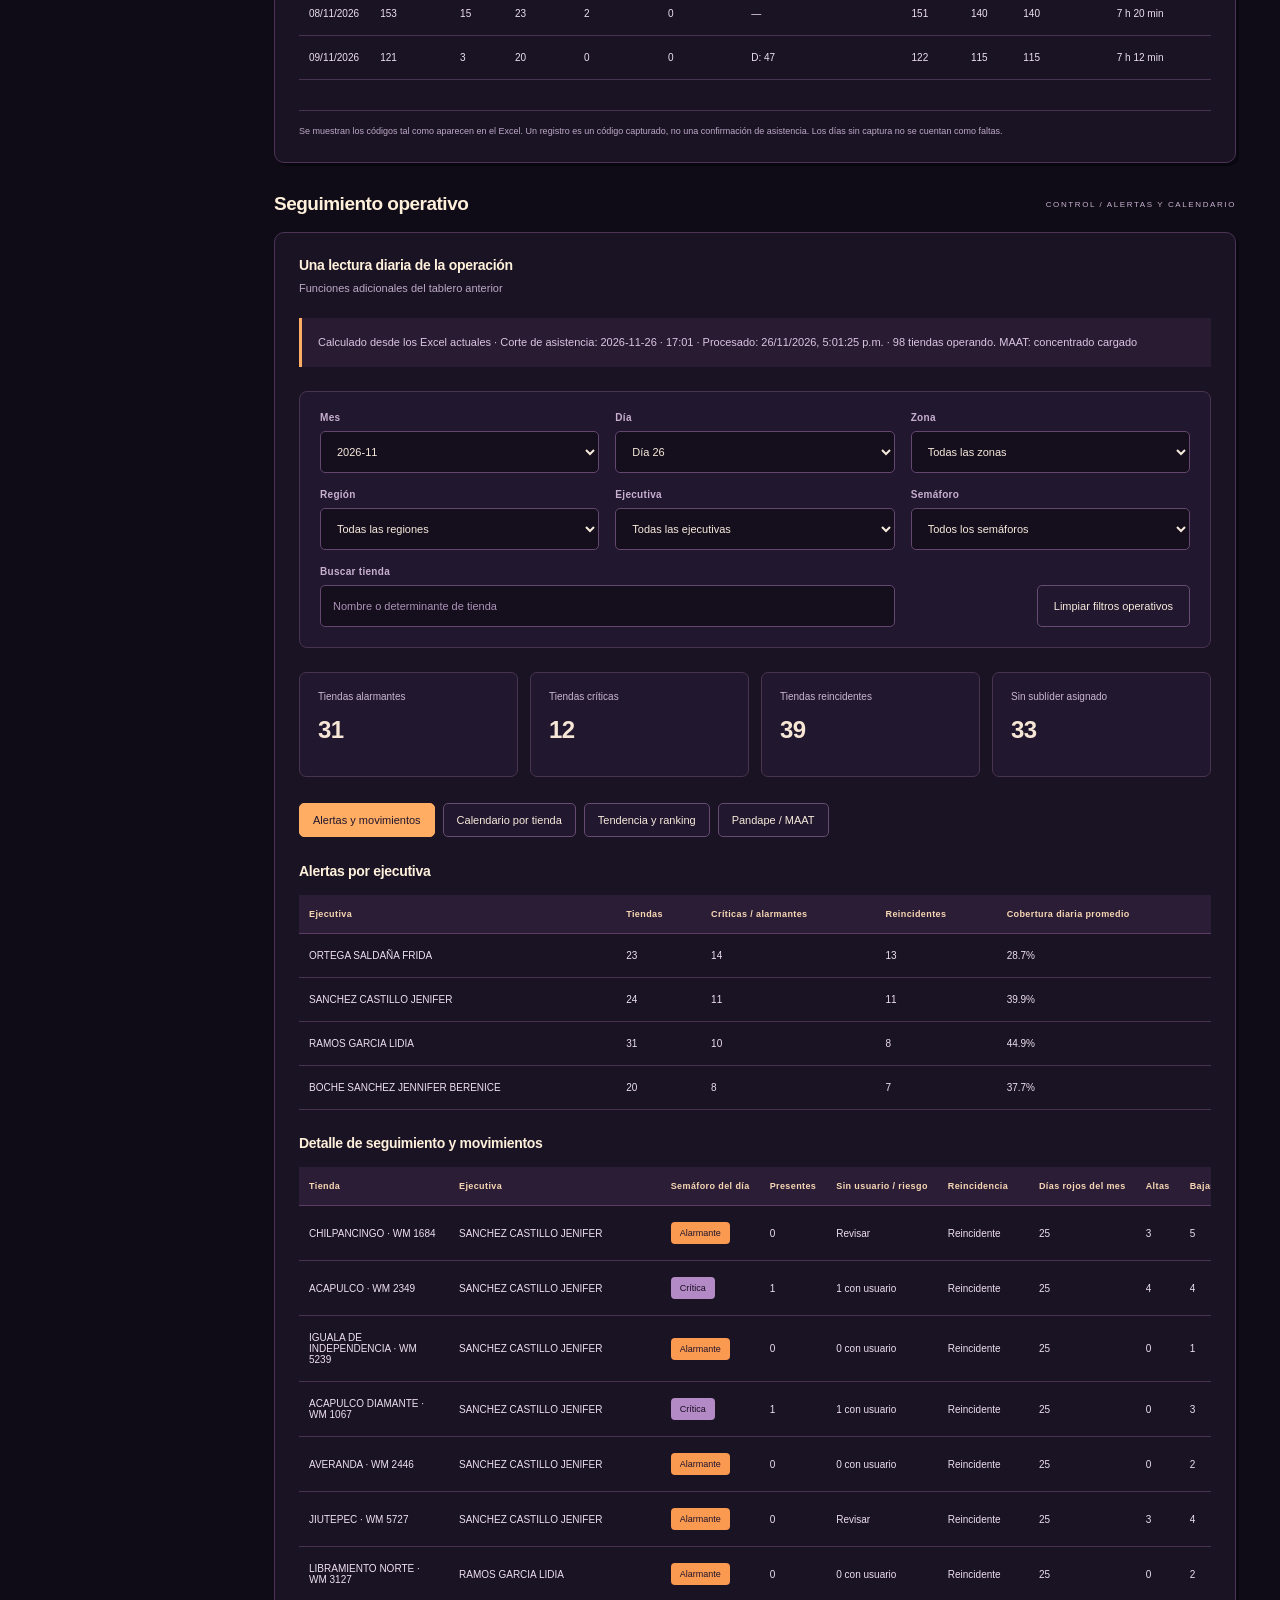
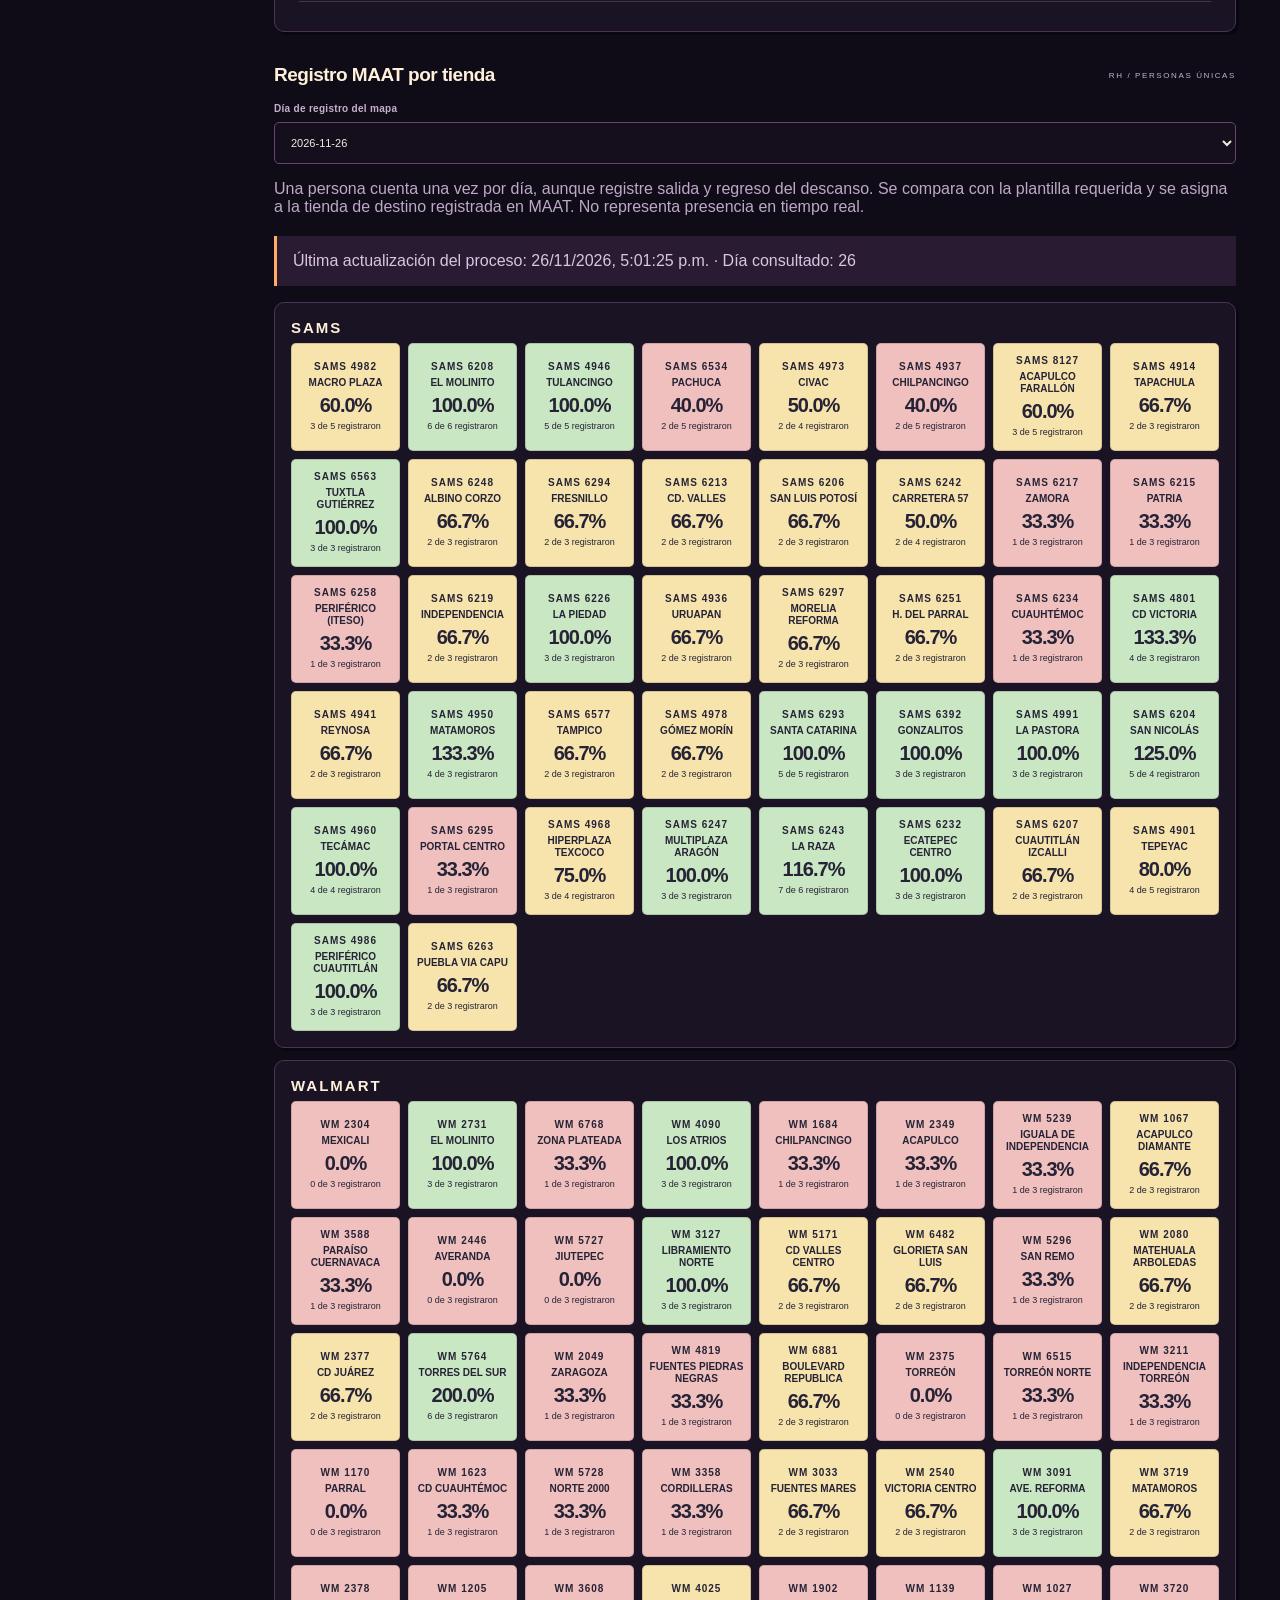
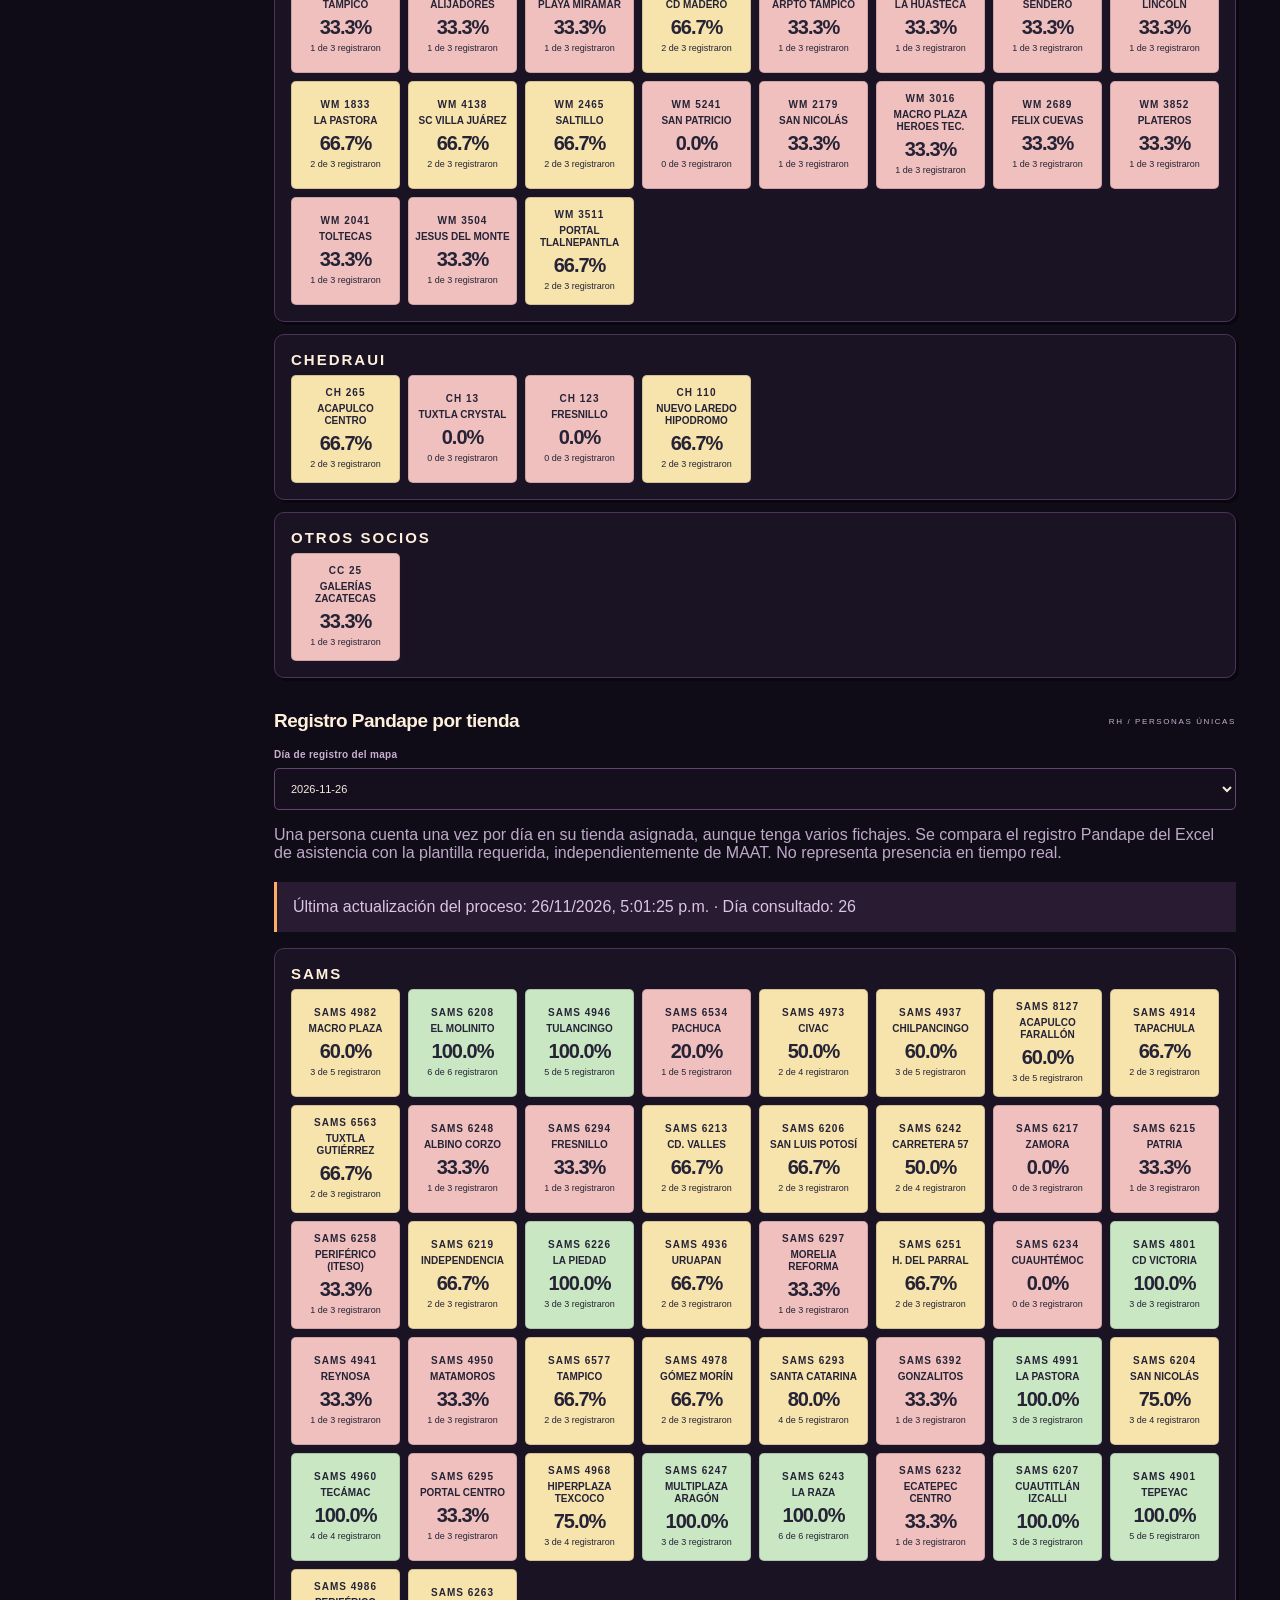
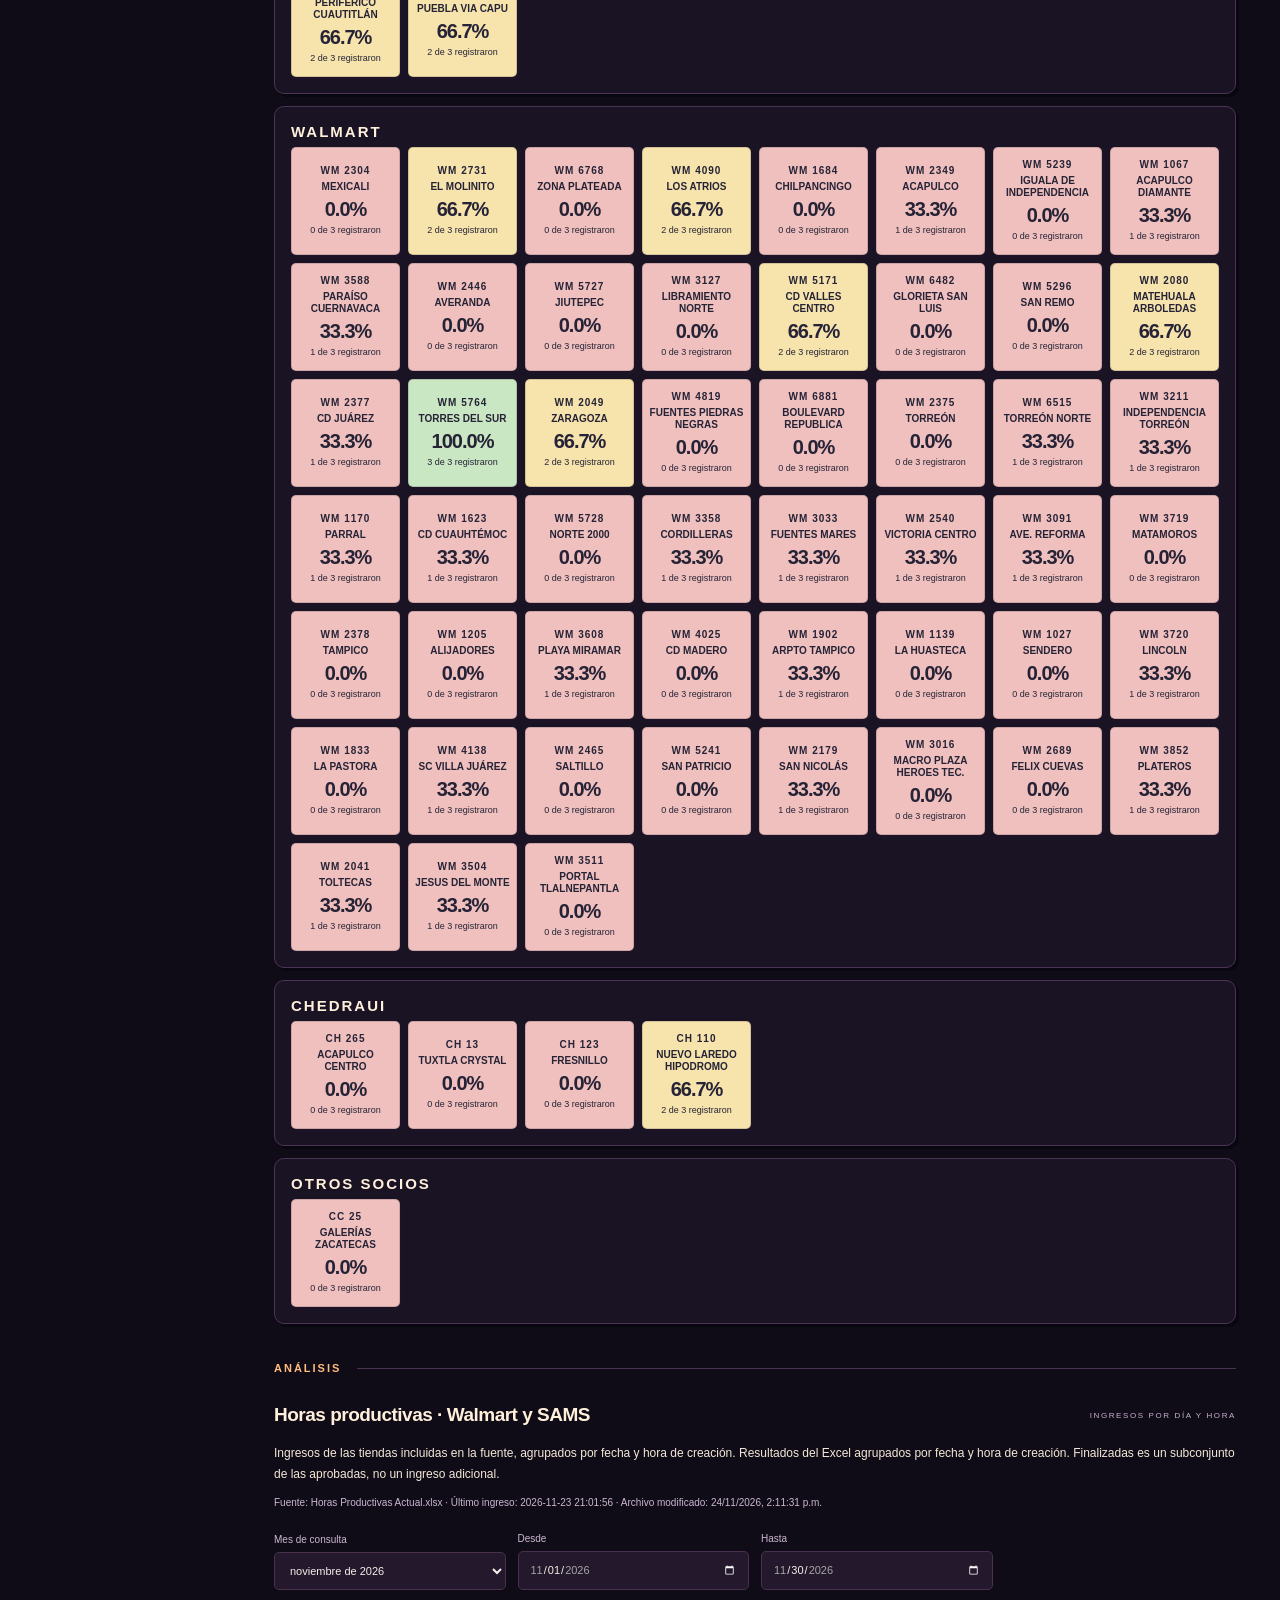
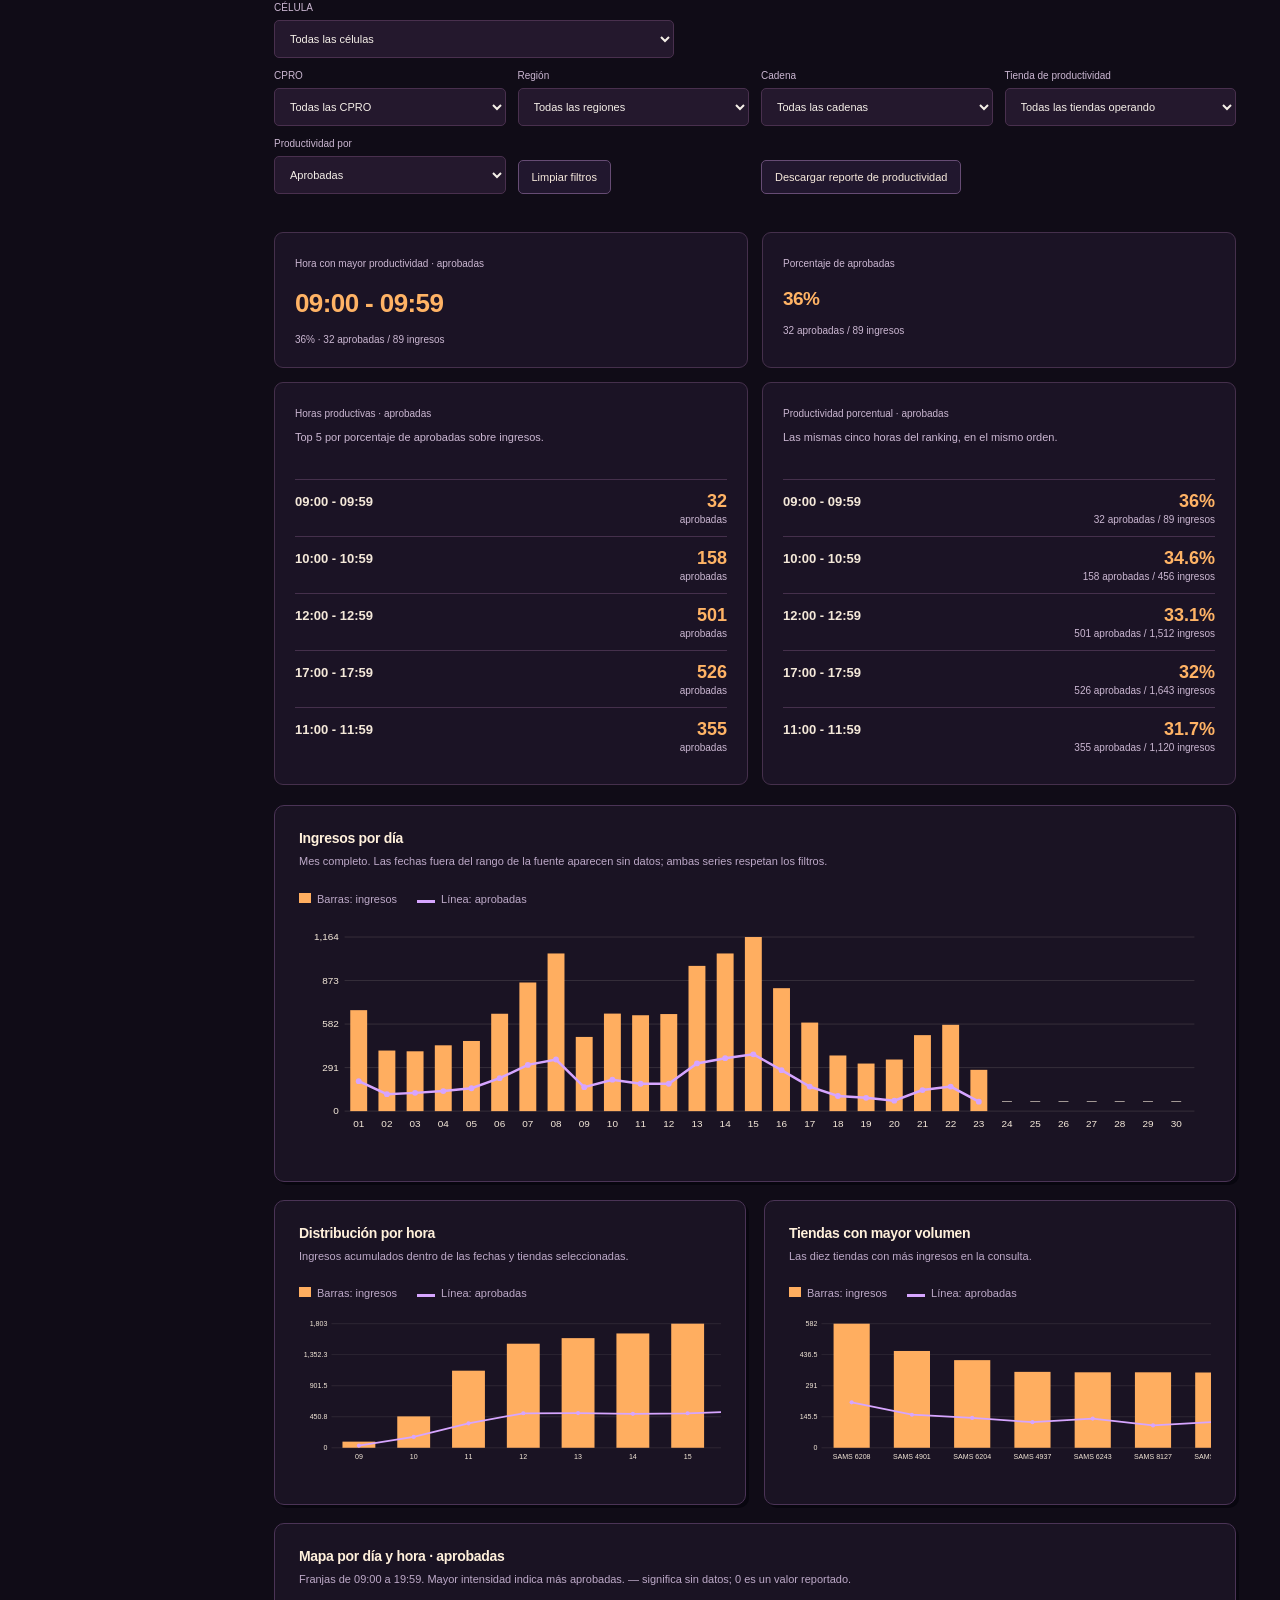
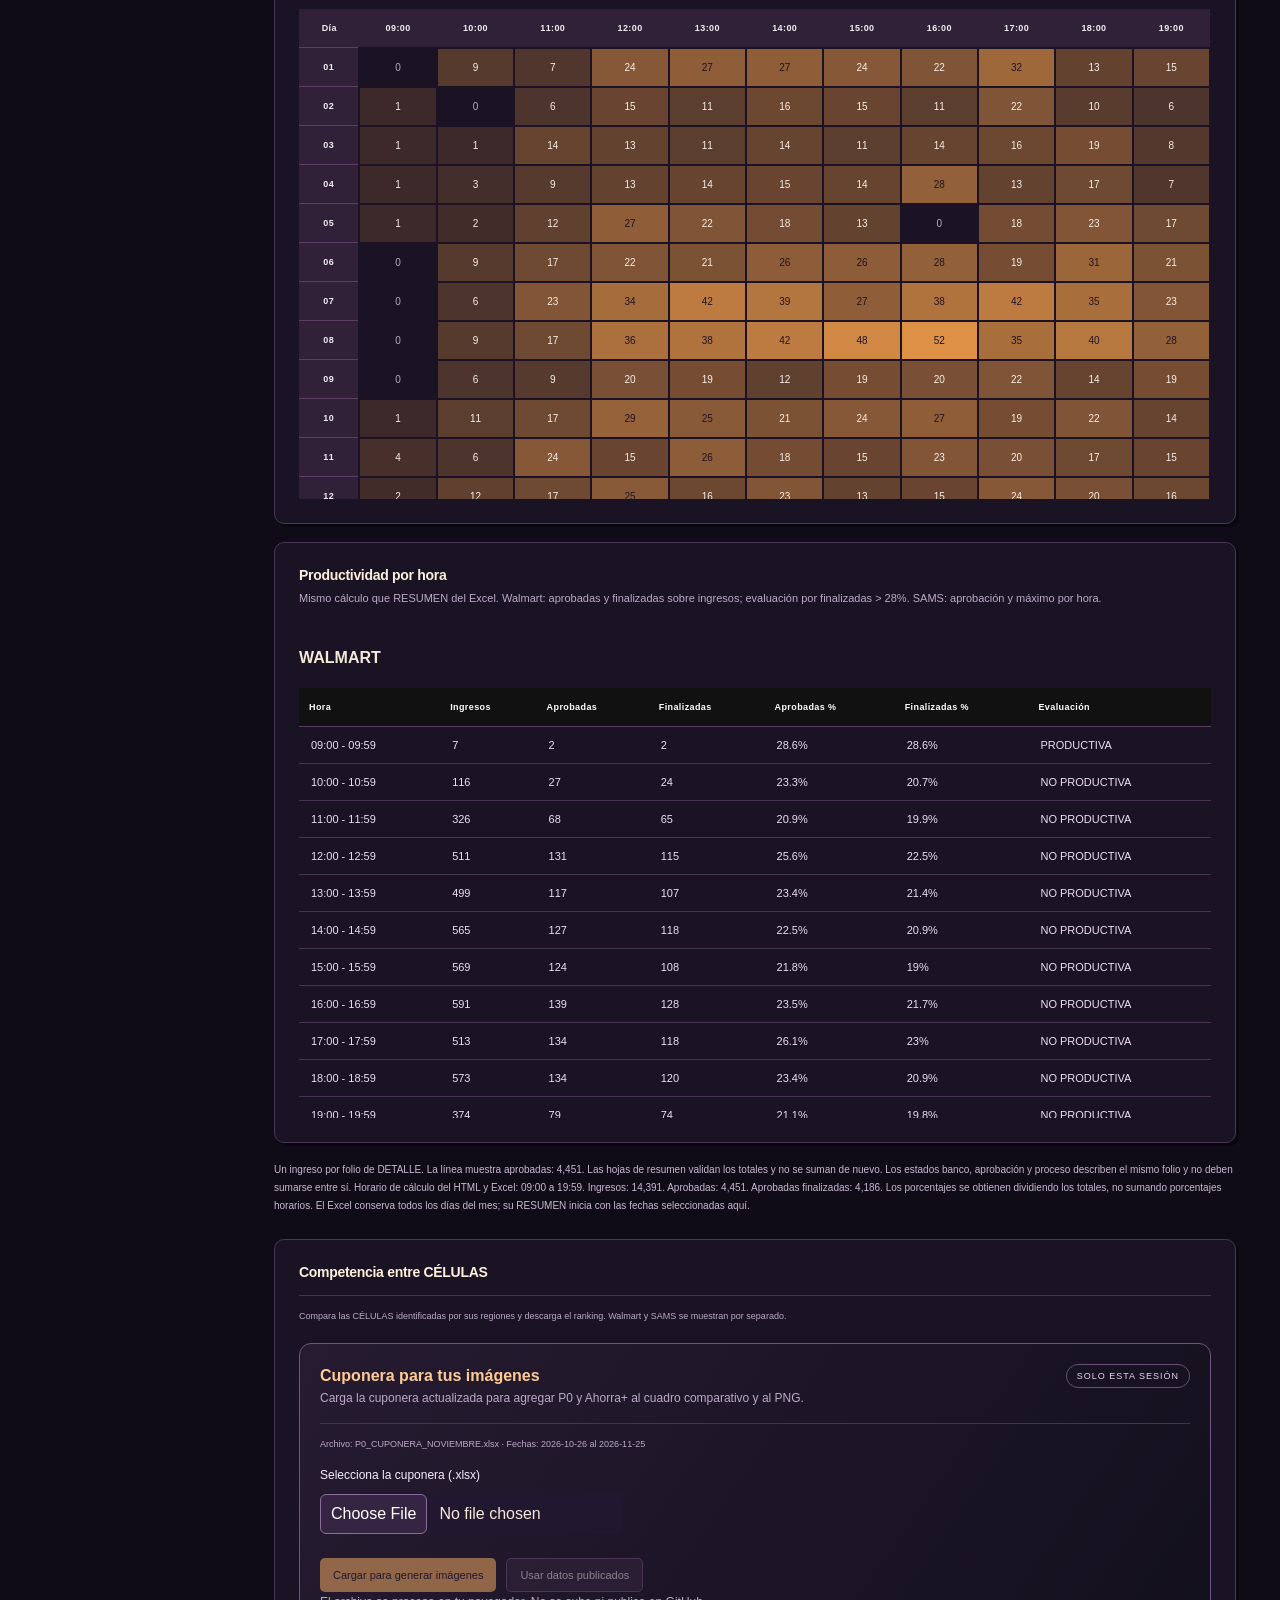
==== commit 6e7e50ed: "Mostrar solo tiendas operando en mapas de cobertura" ====
--- a/sitio/index.html
+++ b/sitio/index.html
@@ -1,5 +1,5 @@
 <!doctype html>
-<html lang="es"><head><meta charset="utf-8"><meta name="viewport" content="width=device-width, initial-scale=1"><meta name="description" content="Control de cobertura INVEX: plantilla, vacantes y asistencia por tienda."><title>INVEX · Control de cobertura</title><link rel="icon" type="image/svg+xml" href="favicon.svg?v=jack-pixel-20261013"><link rel="stylesheet" href="styles.css"><script defer src="data.js?v=p0-ahorra-20261102"></script><script defer src="exportaciones.js?v=soporte-resumen-20261102"></script><script defer src="app.js?v=contratos-20261123"></script><link rel="stylesheet" href="temporada.css?v=halloween-20261013"><script defer src="temporada.js?v=diseno-persistente-20261102"></script><link rel="stylesheet" href="turnos.css?v=cobertura-filtros-20261015"><script defer src="turnos.js?v=contrato-entrada-20261124"></script><link rel="stylesheet" href="productividad.css?v=alcances-app-20261102"><script defer src="reporte-productividad.js?v=sin-detalles-20261102"></script><script defer src="imagenes-productividad.js?v=horarios-desgloses-20261102"></script><script defer src="lector-cuponera.js?v=alcances-coherentes-20261102"></script><script defer src="cargar-cuponera.js?v=local-imagenes-20261102"></script><script defer src="productividad.js?v=horarios-desgloses-20261102"></script><link rel="stylesheet" href="mapas-cobertura.css?v=20261027-compacto"><link rel="stylesheet" href="navegacion.css?v=areas-20261027"><script defer src="navegacion.js?v=predictivo-20261030"></script><link rel="stylesheet" href="predictivo.css?v=20261030"><script defer src="predictivo.js?v=celula-20261102"></script></head>
+<html lang="es"><head><meta charset="utf-8"><meta name="viewport" content="width=device-width, initial-scale=1"><meta name="description" content="Control de cobertura INVEX: plantilla, vacantes y asistencia por tienda."><title>INVEX · Control de cobertura</title><link rel="icon" type="image/svg+xml" href="favicon.svg?v=jack-pixel-20261013"><link rel="stylesheet" href="styles.css"><script defer src="data.js?v=p0-ahorra-20261102"></script><script defer src="exportaciones.js?v=soporte-resumen-20261102"></script><script defer src="app.js?v=mapas-operando-20261127"></script><link rel="stylesheet" href="temporada.css?v=halloween-20261013"><script defer src="temporada.js?v=diseno-persistente-20261102"></script><link rel="stylesheet" href="turnos.css?v=cobertura-filtros-20261015"><script defer src="turnos.js?v=contrato-entrada-20261124"></script><link rel="stylesheet" href="productividad.css?v=alcances-app-20261102"><script defer src="reporte-productividad.js?v=sin-detalles-20261102"></script><script defer src="imagenes-productividad.js?v=horarios-desgloses-20261102"></script><script defer src="lector-cuponera.js?v=alcances-coherentes-20261102"></script><script defer src="cargar-cuponera.js?v=local-imagenes-20261102"></script><script defer src="productividad.js?v=horarios-desgloses-20261102"></script><link rel="stylesheet" href="mapas-cobertura.css?v=20261027-compacto"><link rel="stylesheet" href="navegacion.css?v=areas-20261027"><script defer src="navegacion.js?v=predictivo-20261030"></script><link rel="stylesheet" href="predictivo.css?v=20261030"><script defer src="predictivo.js?v=celula-20261102"></script></head>
 <body><aside><a class="brand" href="#cobertura">INVEX<span>CONTROL DE COBERTURA</span></a><div class="nav-label">ESPACIO DE TRABAJO</div><nav aria-label="Áreas y secciones" class="area-nav">
 <details class="nav-area" open><summary>RECLUTAMIENTO</summary><div class="nav-submenu"><a href="#cobertura" class="selected">Cobertura</a><a href="#tiendas">Tiendas</a></div></details>
 <details class="nav-area" open><summary>RH</summary><div class="nav-submenu"><a href="#asistencia">Asistencias</a><a href="#operacion">Seguimiento operativo</a></div></details>
